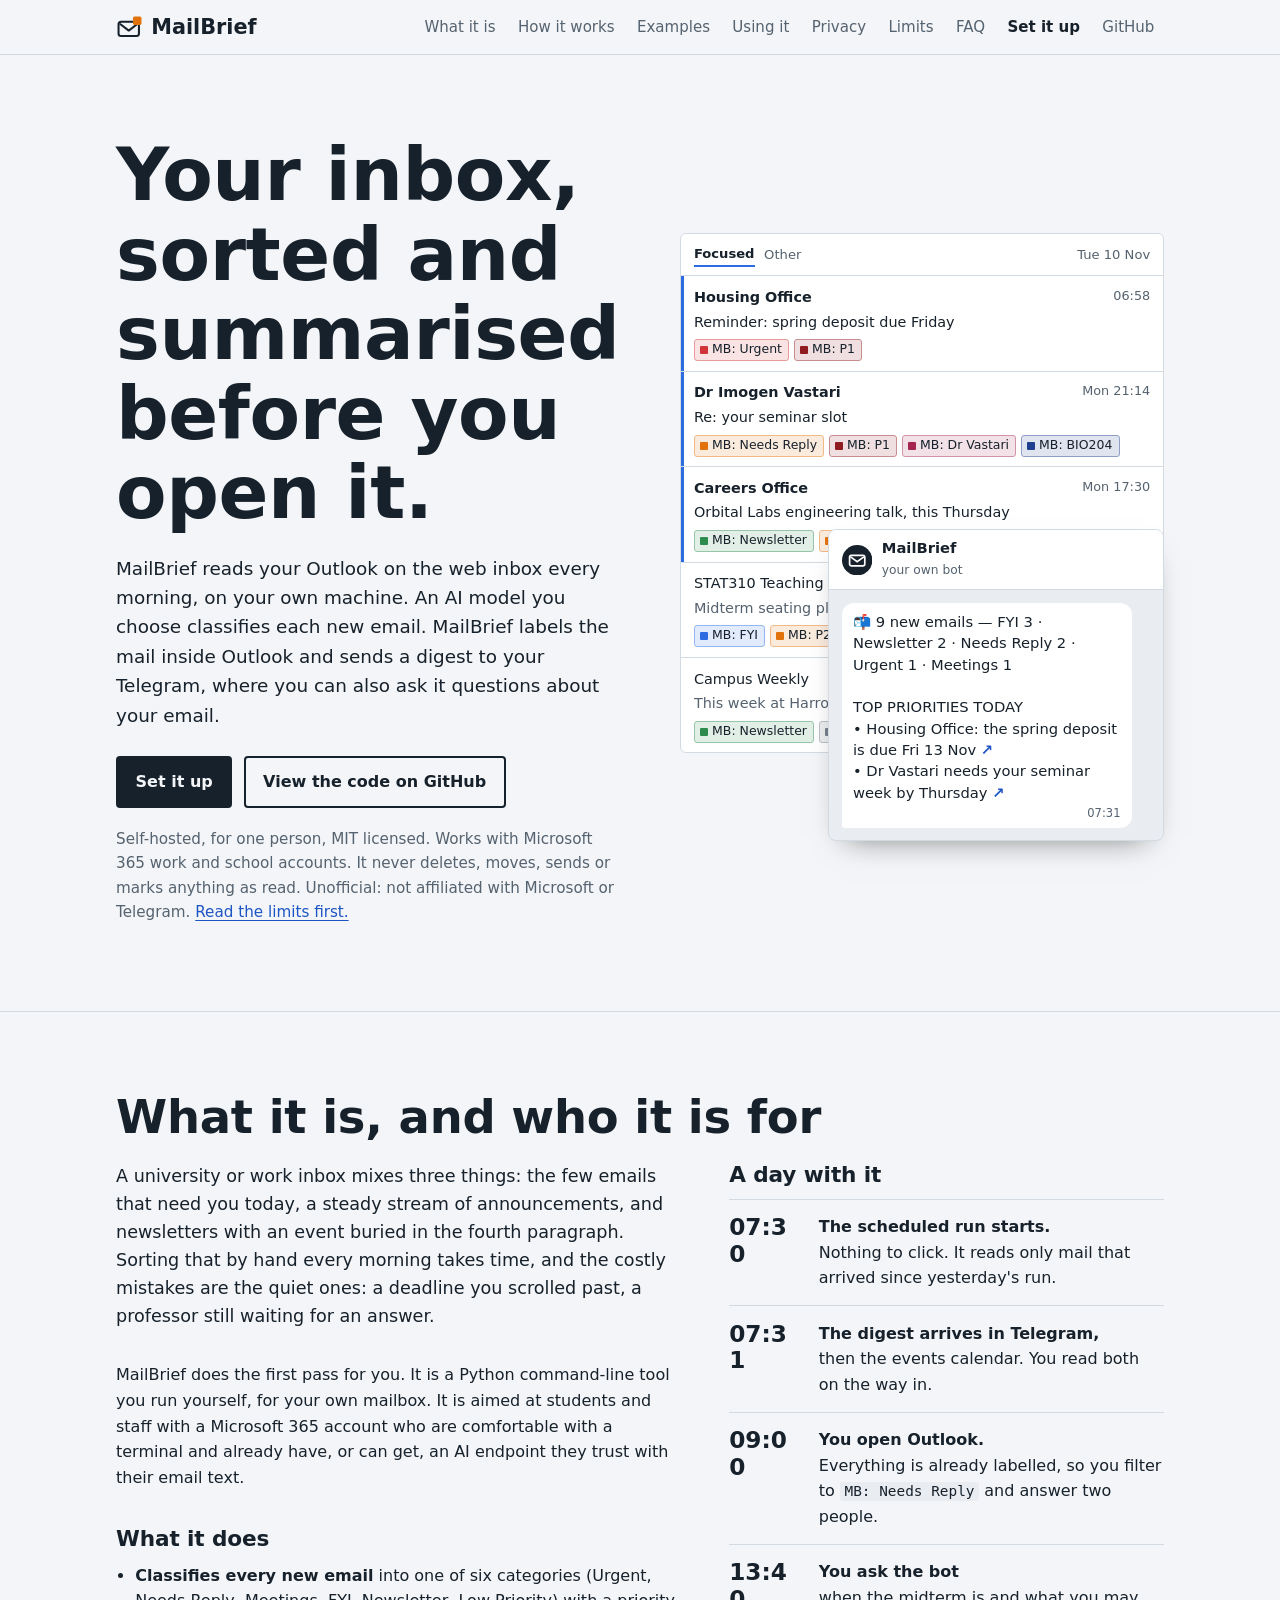
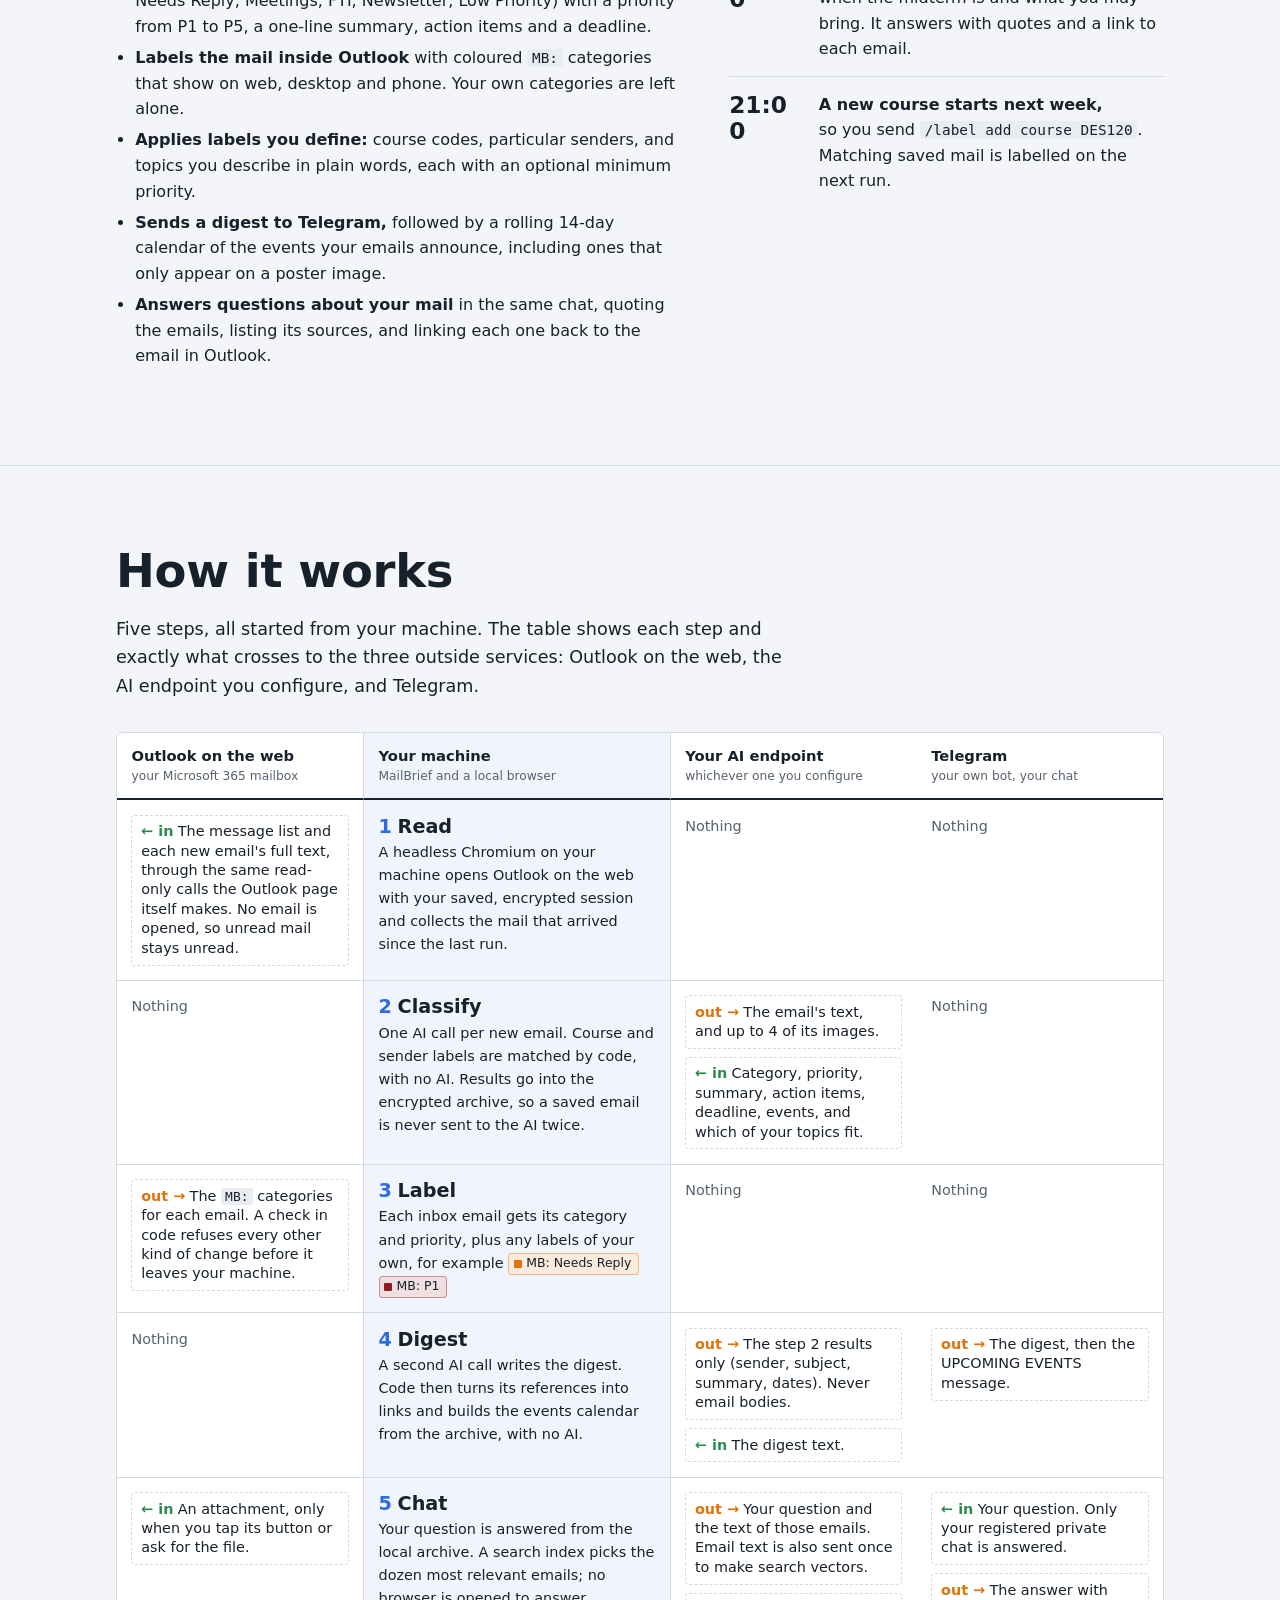
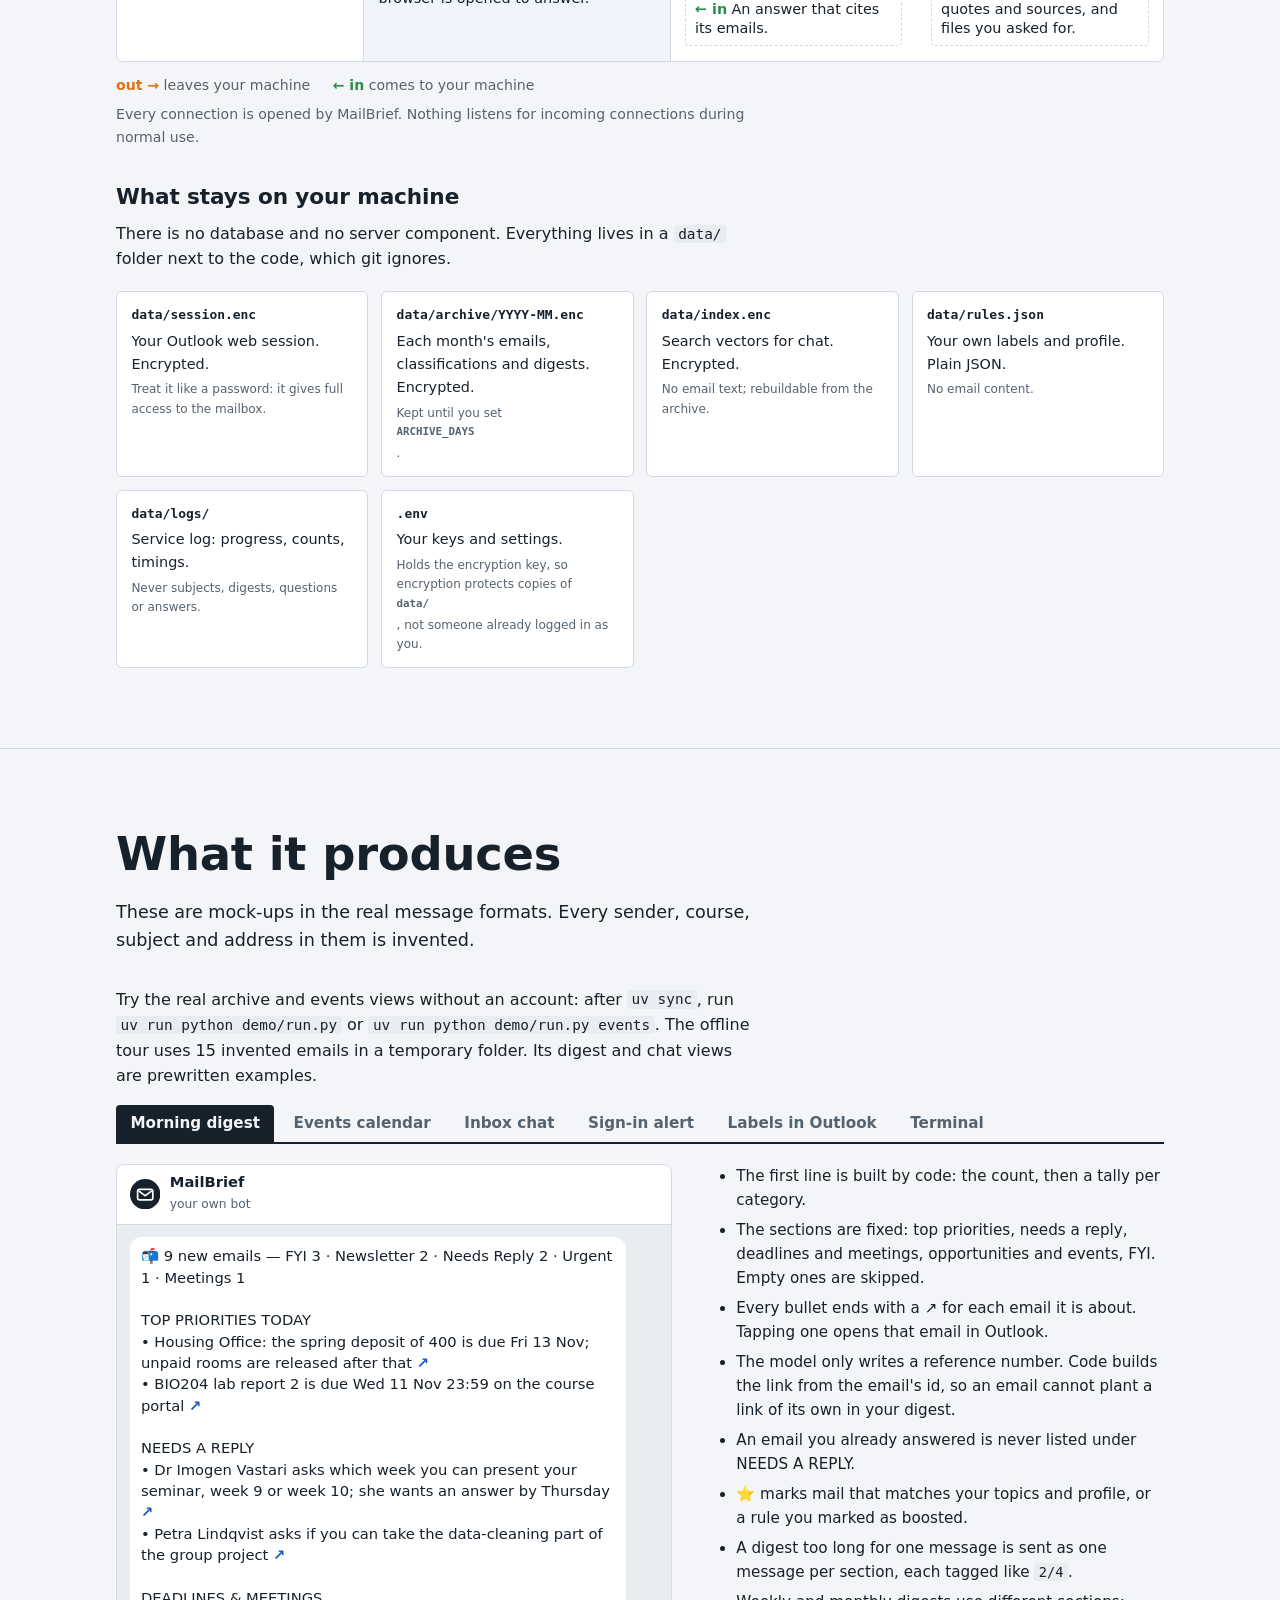
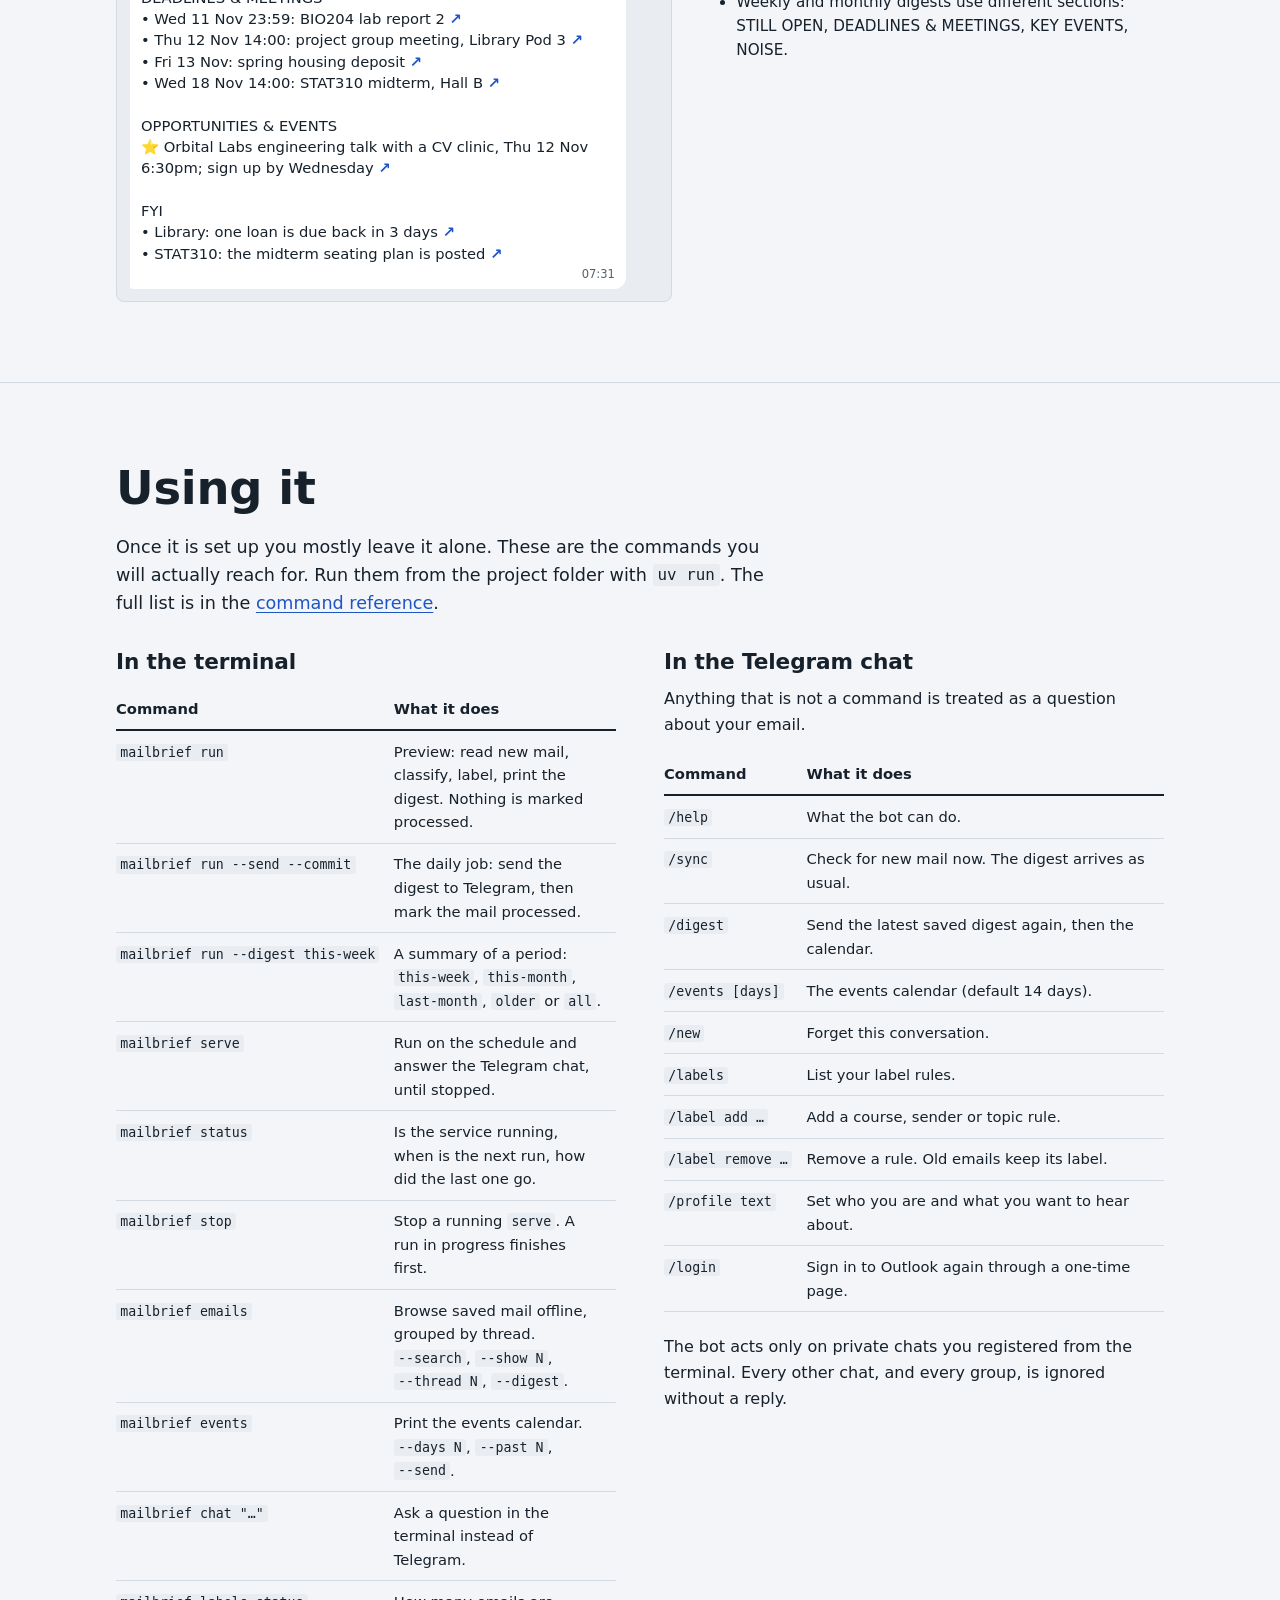
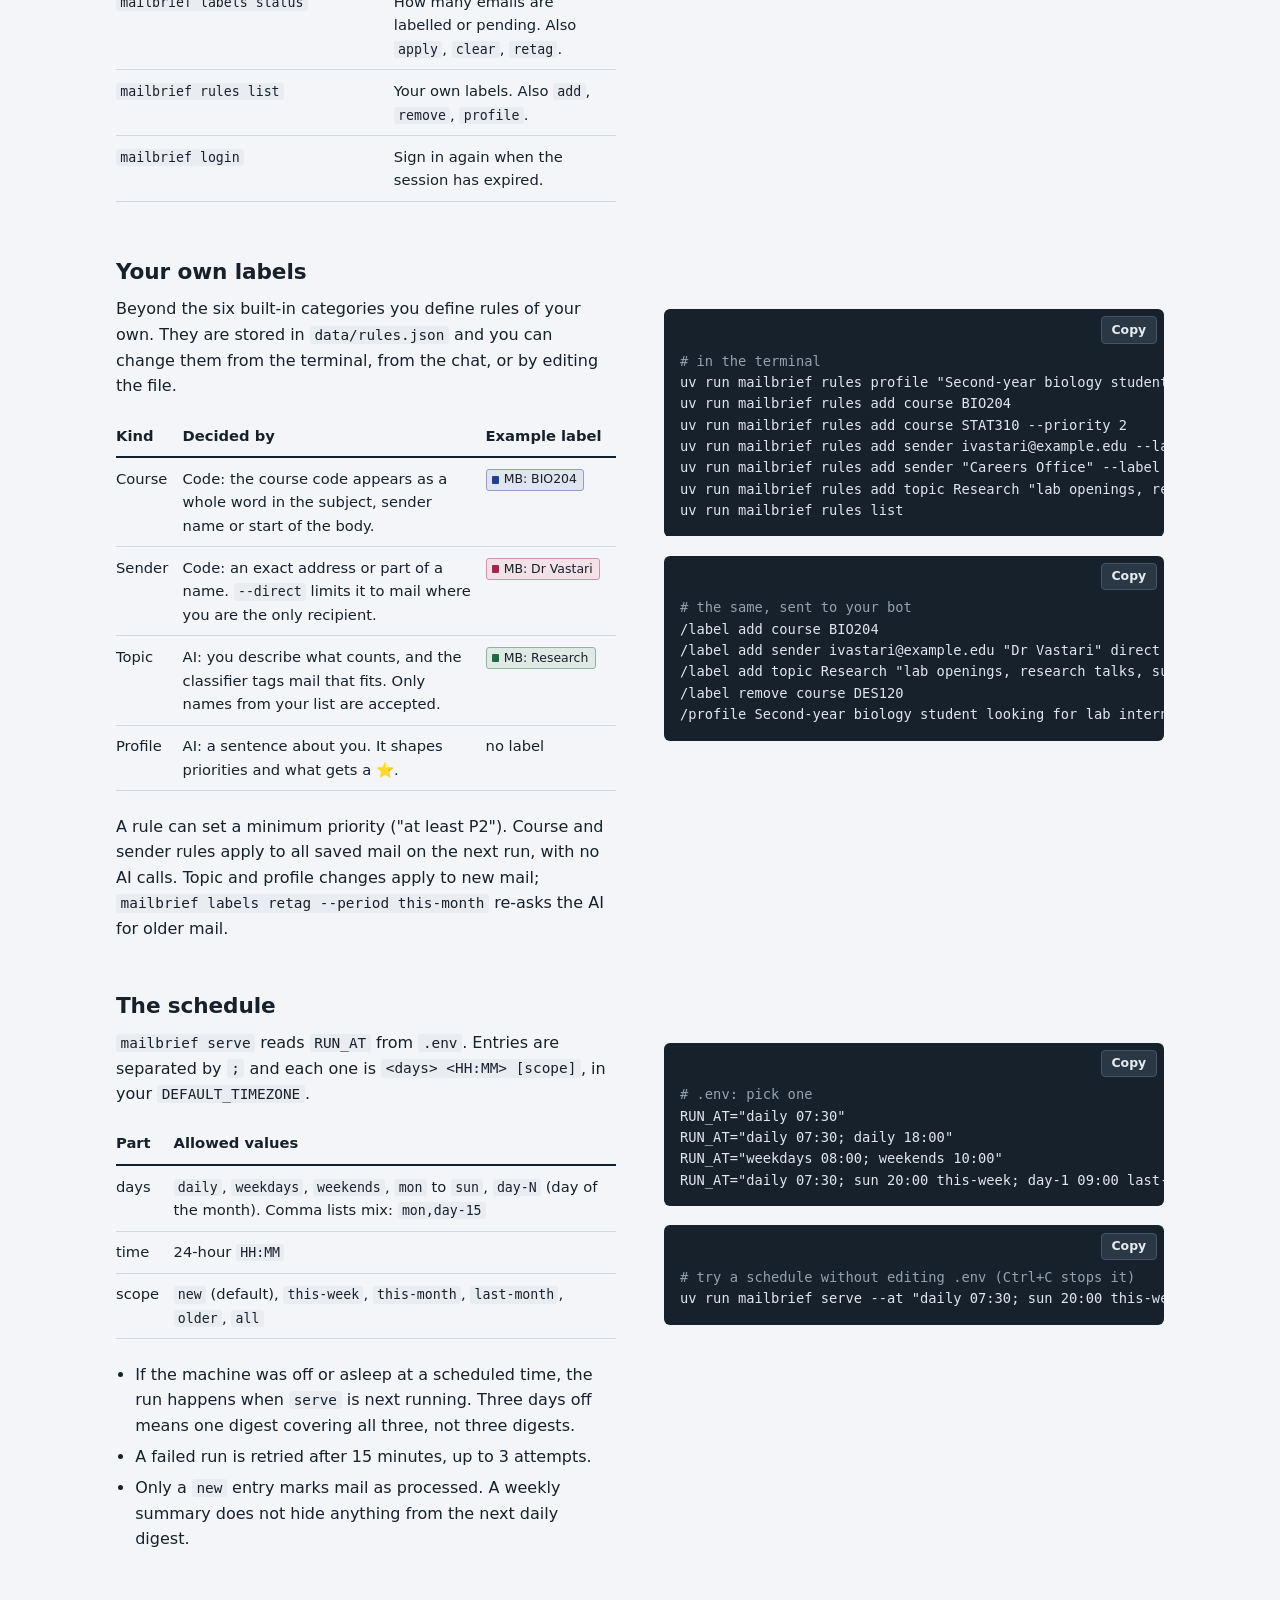
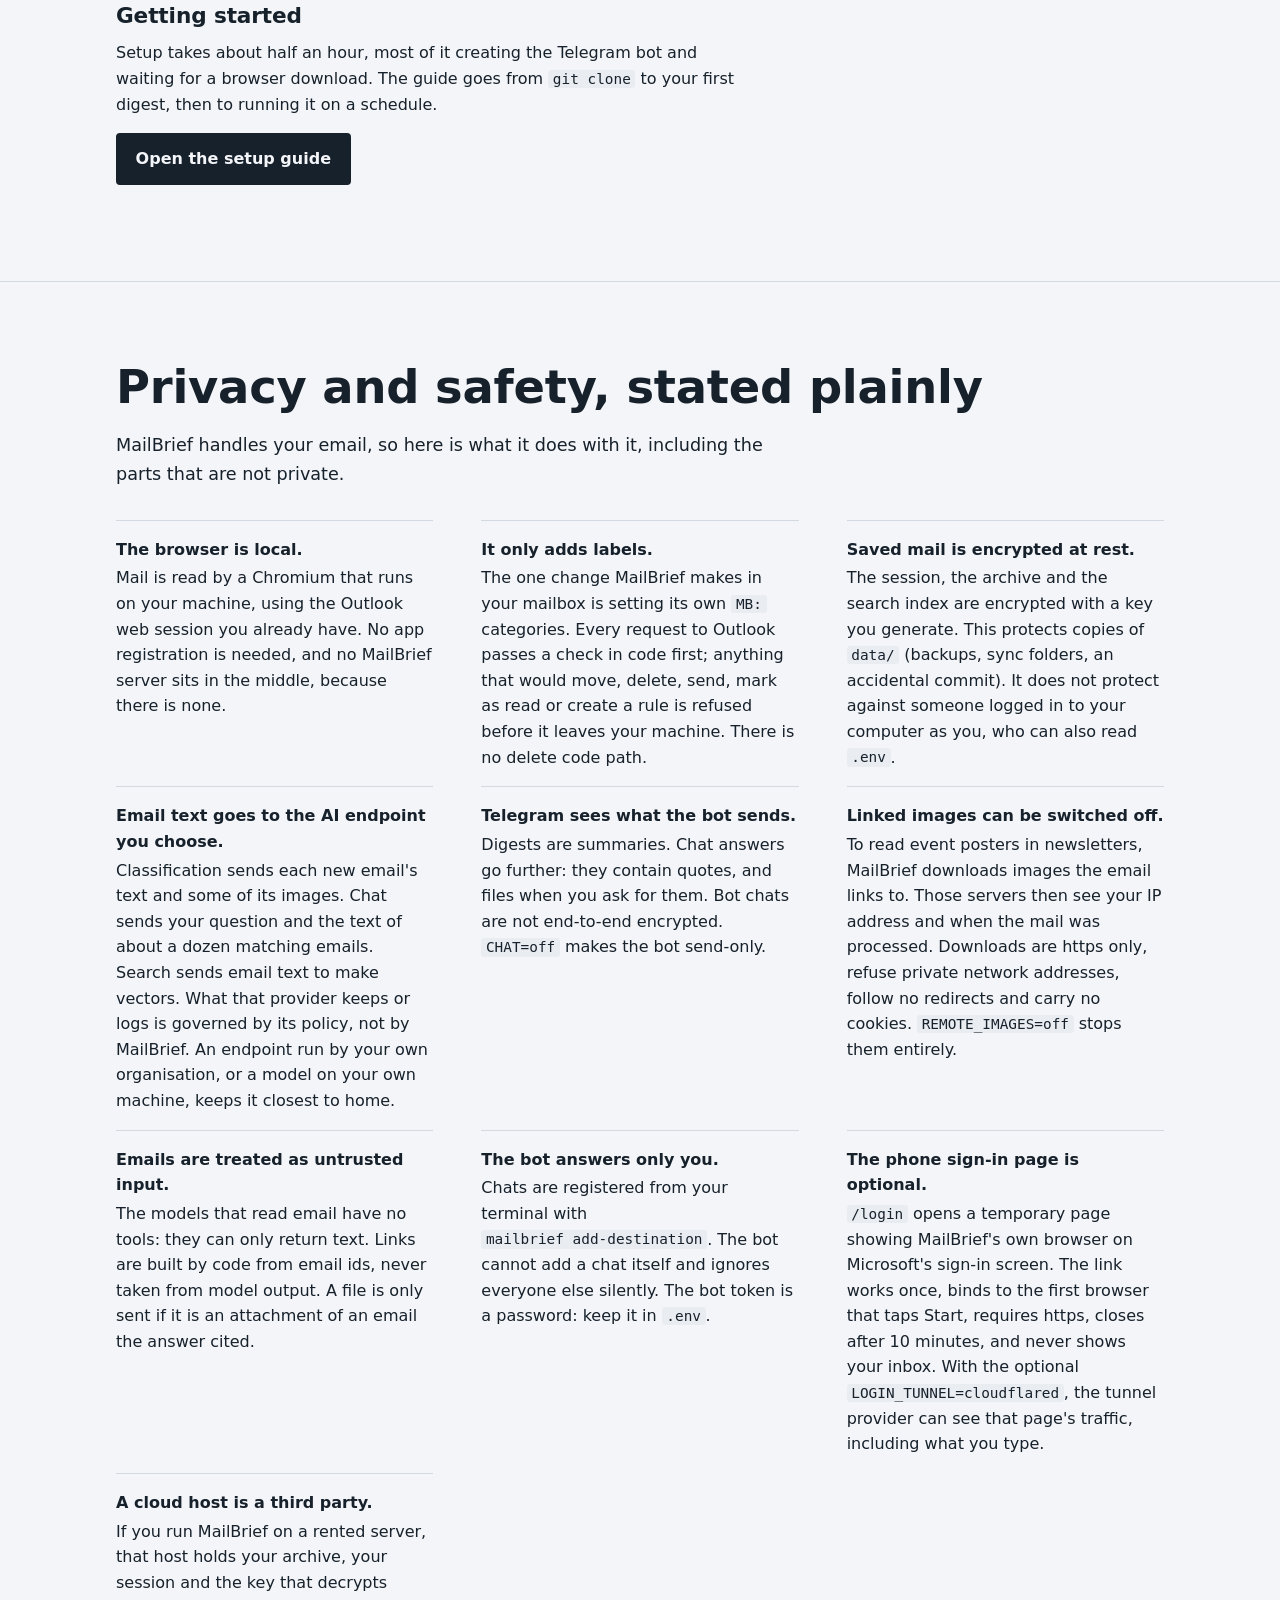
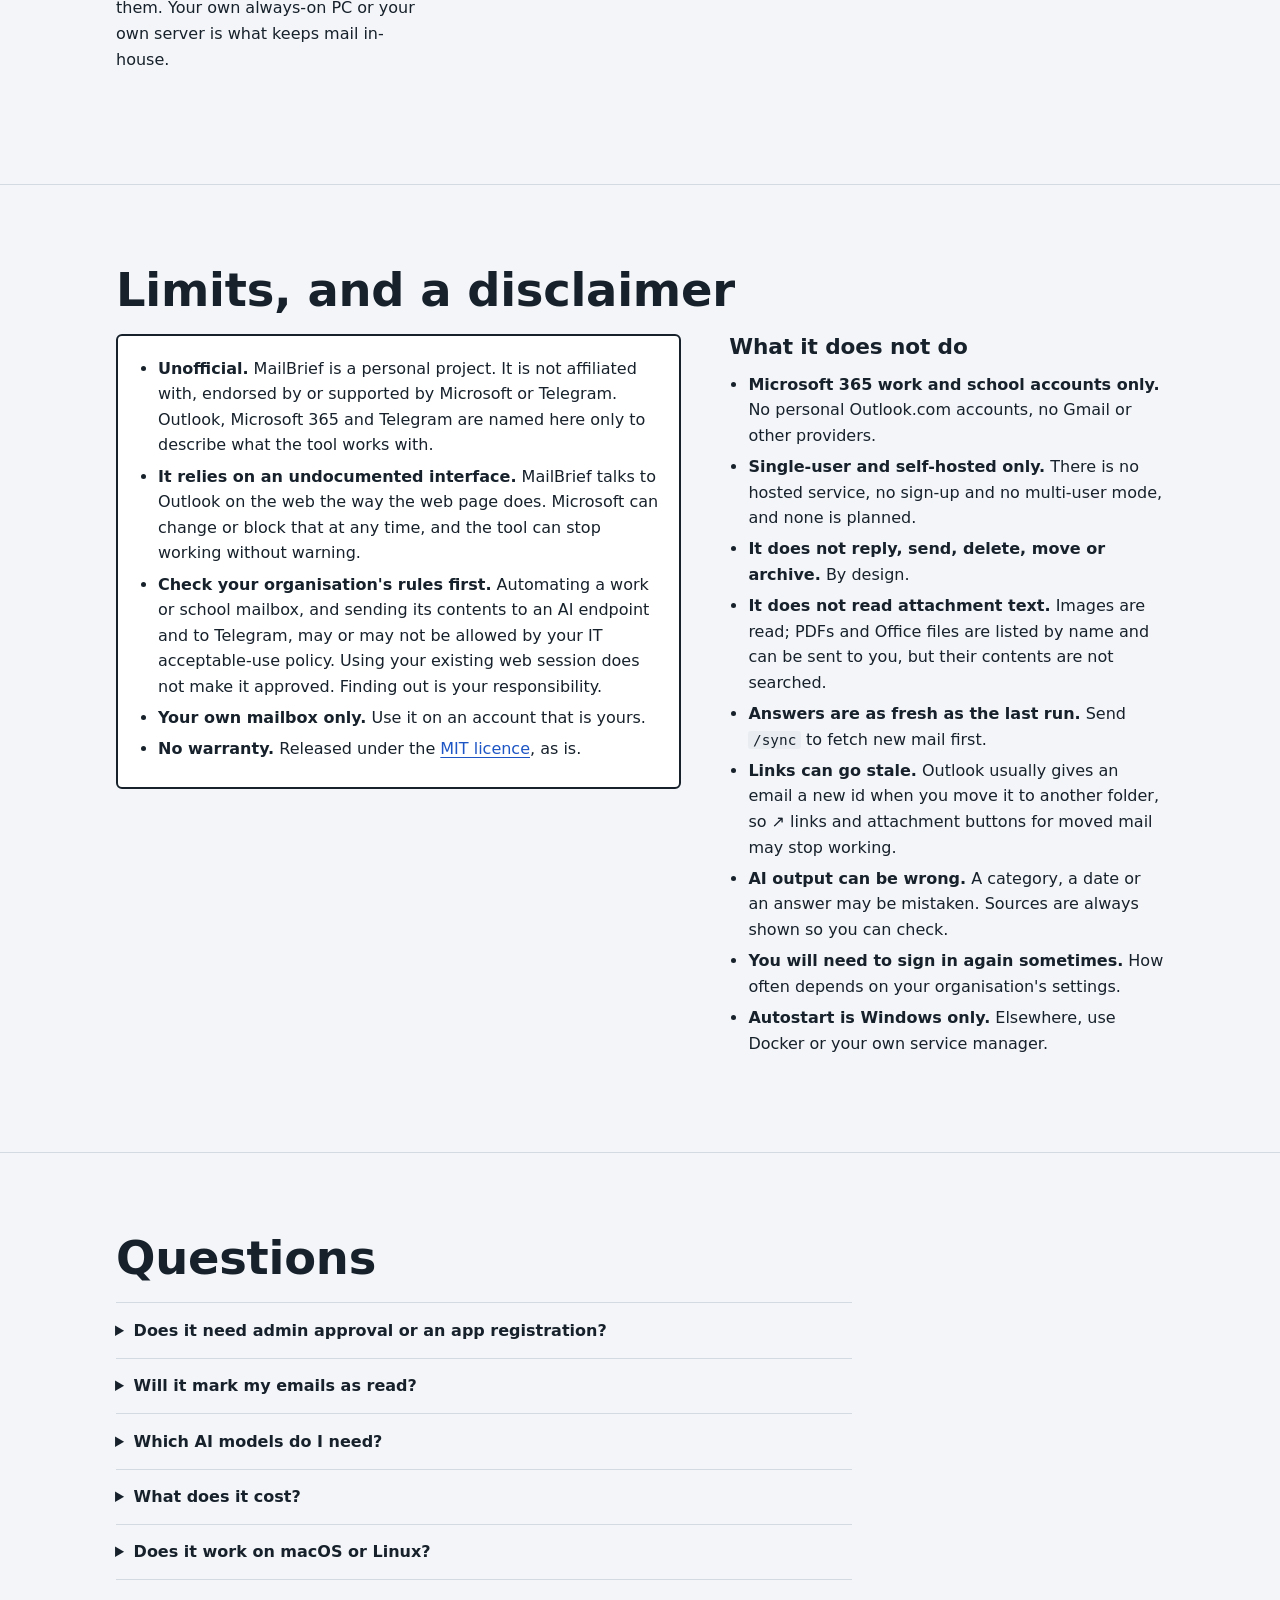
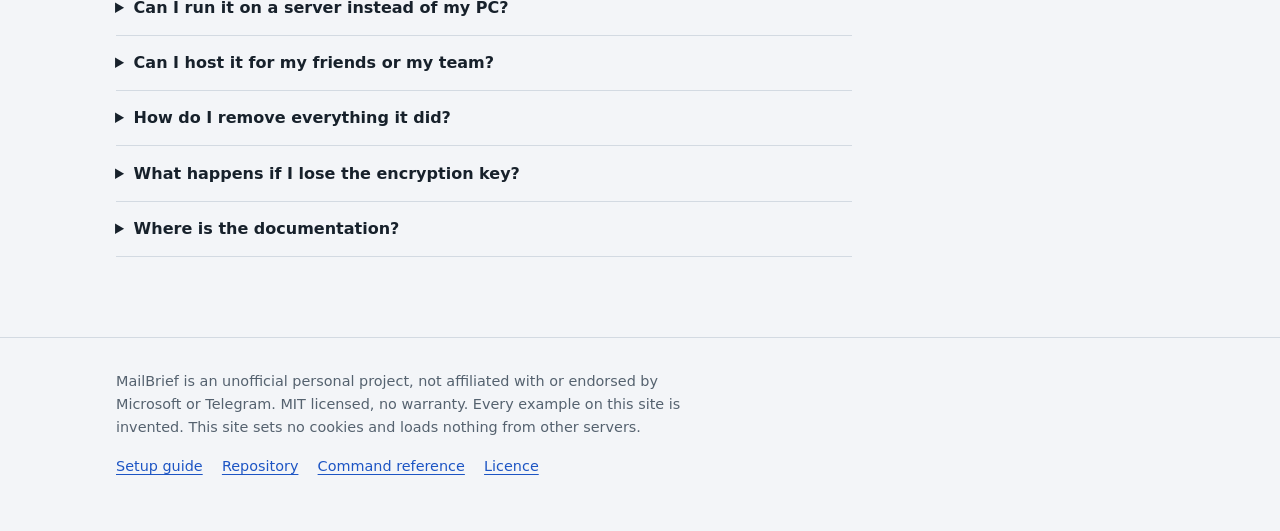
==== website/index.html @ 02c13d44 "Website: finish the static MailBrief showcase and setup guide" ====
<!doctype html>
<html lang="en">
<head>
<meta charset="utf-8">
<meta name="viewport" content="width=device-width, initial-scale=1">
<title>MailBrief: a morning brief of your Outlook inbox, in Telegram</title>
<meta name="description" content="MailBrief is a self-hosted, single-user Python tool. Each morning it reads your Outlook on the web inbox on your own machine, has the AI endpoint you choose classify and summarise new mail, labels it in Outlook, and sends a digest to your Telegram.">
<meta property="og:type" content="website">
<meta property="og:site_name" content="MailBrief">
<meta property="og:title" content="MailBrief: a morning brief of your Outlook inbox, in Telegram">
<meta property="og:description" content="Self-hosted and single-user. Reads your Outlook on the web inbox on your own machine, labels it, sends a digest and an events calendar to Telegram, and answers questions about your mail.">
<meta property="og:url" content="https://kidcodert.github.io/mail-manager/">
<meta name="twitter:card" content="summary">
<meta name="color-scheme" content="light dark">
<link rel="icon" href="data:image/svg+xml,%3Csvg xmlns='http://www.w3.org/2000/svg' viewBox='0 0 32 32'%3E%3Crect width='32' height='32' rx='6' fill='%2317212b'/%3E%3Crect x='5' y='10' width='22' height='15' rx='2' fill='none' stroke='%23fff' stroke-width='2.2'/%3E%3Cpath d='M6 12l10 7 10-7' fill='none' stroke='%23fff' stroke-width='2.2'/%3E%3Crect x='20' y='4' width='9' height='9' rx='2' fill='%23e2730c'/%3E%3C/svg%3E">
<link rel="stylesheet" href="style.css">
</head>
<body>
<a class="skip" href="#main">Skip to content</a>

<header class="top">
  <div class="wrap">
    <a class="brand" href="index.html" aria-label="MailBrief home">
      <svg viewBox="0 0 32 32" aria-hidden="true"><rect x="3" y="9" width="24" height="17" rx="3" fill="none" stroke="currentColor" stroke-width="2.4"/><path d="M4.5 11.5 15 19.5l10.5-8" fill="none" stroke="currentColor" stroke-width="2.4" stroke-linejoin="round"/><rect x="20" y="3" width="10" height="10" rx="2" fill="#e2730c"/></svg>
      MailBrief
    </a>
    <nav aria-label="Sections">
      <ul>
        <li><a href="#what">What it is</a></li>
        <li><a href="#how">How it works</a></li>
        <li><a href="#examples">Examples</a></li>
        <li><a href="#using">Using it</a></li>
        <li><a href="#privacy">Privacy</a></li>
        <li><a href="#limits">Limits</a></li>
        <li><a href="#faq">FAQ</a></li>
        <li><a class="cta" href="setup.html">Set it up</a></li>
        <li><a href="https://github.com/KidCoderT/mail-manager">GitHub</a></li>
      </ul>
    </nav>
  </div>
</header>

<main id="main">

<!-- ════════════════════════════ hero ════════════════════════════ -->
<section class="hero">
  <div class="wrap">
    <div>
      <h1>Your inbox, sorted and summarised before you open it.</h1>
      <p class="lede">MailBrief reads your Outlook on the web inbox every morning, on your own machine. An AI model you choose classifies each new email. MailBrief labels the mail inside Outlook and sends a digest to your Telegram, where you can also ask it questions about your email.</p>
      <div class="actions">
        <a class="btn primary" href="setup.html">Set it up</a>
        <a class="btn" href="https://github.com/KidCoderT/mail-manager">View the code on GitHub</a>
      </div>
      <p class="facts">Self-hosted, for one person, MIT licensed. Works with Microsoft 365 work and school accounts. It never deletes, moves, sends or marks anything as read. Unofficial: not affiliated with Microsoft or Telegram. <a href="#limits">Read the limits first.</a></p>
    </div>

    <div class="scene" role="img" aria-label="Illustration: an inbox with MailBrief labels, and the digest message it sends. All emails are invented.">
      <div class="inbox">
        <div class="inbox-bar"><b>Focused</b><span>Other</span><span>Tue 10 Nov</span></div>
        <ol>
          <li><span class="from">Housing Office</span><span class="when">06:58</span><span class="subj">Reminder: spring deposit due Friday</span>
            <span class="chips" style="--i:0"><span class="chip c-red">MB: Urgent</span><span class="chip c-darkred">MB: P1</span></span></li>
          <li><span class="from">Dr Imogen Vastari</span><span class="when">Mon 21:14</span><span class="subj">Re: your seminar slot</span>
            <span class="chips" style="--i:1"><span class="chip c-orange">MB: Needs Reply</span><span class="chip c-darkred">MB: P1</span><span class="chip c-cranberry">MB: Dr Vastari</span><span class="chip c-darkblue">MB: BIO204</span></span></li>
          <li><span class="from">Careers Office</span><span class="when">Mon 17:30</span><span class="subj">Orbital Labs engineering talk, this Thursday</span>
            <span class="chips" style="--i:2"><span class="chip c-green">MB: Newsletter</span><span class="chip c-orange">MB: P2</span><span class="chip c-cranberry">MB: Careers</span></span></li>
          <li class="read"><span class="from">STAT310 Teaching Team</span><span class="when">Mon 16:02</span><span class="subj">Midterm seating plan posted</span>
            <span class="chips" style="--i:3"><span class="chip c-blue">MB: FYI</span><span class="chip c-orange">MB: P2</span><span class="chip c-darkblue">MB: STAT310</span></span></li>
          <li class="read"><span class="from">Campus Weekly</span><span class="when">Mon 12:00</span><span class="subj">This week at Harrowmere</span>
            <span class="chips" style="--i:4"><span class="chip c-green">MB: Newsletter</span><span class="chip c-grey">MB: P5</span></span></li>
        </ol>
      </div>
      <div class="tg">
        <div class="tg-head">
          <svg viewBox="0 0 32 32" aria-hidden="true"><circle cx="16" cy="16" r="16" fill="#17212b"/><rect x="8" y="11" width="16" height="11" rx="2" fill="none" stroke="#fff" stroke-width="1.8"/><path d="M9 12.5l7 5 7-5" fill="none" stroke="#fff" stroke-width="1.8"/></svg>
          <div><b>MailBrief</b><small>your own bot</small></div>
        </div>
        <div class="tg-body">
<div class="msg">📬 9 new emails — FYI 3 · Newsletter 2 · Needs Reply 2 · Urgent 1 · Meetings 1

TOP PRIORITIES TODAY
• Housing Office: the spring deposit is due Fri 13 Nov <span class="lnk">↗</span>
• Dr Vastari needs your seminar week by Thursday <span class="lnk">↗</span><time>07:31</time></div>
        </div>
      </div>
    </div>
  </div>
</section>

<!-- ════════════════════════════ what ════════════════════════════ -->
<section id="what">
  <div class="wrap">
    <h2>What it is, and who it is for</h2>
    <div class="cols wide-left">
      <div>
        <p class="intro">A university or work inbox mixes three things: the few emails that need you today, a steady stream of announcements, and newsletters with an event buried in the fourth paragraph. Sorting that by hand every morning takes time, and the costly mistakes are the quiet ones: a deadline you scrolled past, a professor still waiting for an answer.</p>
        <p>MailBrief does the first pass for you. It is a Python command-line tool you run yourself, for your own mailbox. It is aimed at students and staff with a Microsoft 365 account who are comfortable with a terminal and already have, or can get, an AI endpoint they trust with their email text.</p>
        <h3>What it does</h3>
        <ul>
          <li><b>Classifies every new email</b> into one of six categories (Urgent, Needs Reply, Meetings, FYI, Newsletter, Low Priority) with a priority from P1 to P5, a one-line summary, action items and a deadline.</li>
          <li><b>Labels the mail inside Outlook</b> with coloured <code>MB:</code> categories that show on web, desktop and phone. Your own categories are left alone.</li>
          <li><b>Applies labels you define:</b> course codes, particular senders, and topics you describe in plain words, each with an optional minimum priority.</li>
          <li><b>Sends a digest to Telegram,</b> followed by a rolling 14-day calendar of the events your emails announce, including ones that only appear on a poster image.</li>
          <li><b>Answers questions about your mail</b> in the same chat, quoting the emails, listing its sources, and linking each one back to the email in Outlook.</li>
        </ul>
      </div>
      <div>
        <h3>A day with it</h3>
        <ol class="day">
          <li><time datetime="07:30">07:30</time><p><b>The scheduled run starts.</b> Nothing to click. It reads only mail that arrived since yesterday's run.</p></li>
          <li><time datetime="07:31">07:31</time><p><b>The digest arrives in Telegram,</b> then the events calendar. You read both on the way in.</p></li>
          <li><time datetime="09:00">09:00</time><p><b>You open Outlook.</b> Everything is already labelled, so you filter to <code>MB: Needs Reply</code> and answer two people.</p></li>
          <li><time datetime="13:40">13:40</time><p><b>You ask the bot</b> when the midterm is and what you may bring. It answers with quotes and a link to each email.</p></li>
          <li><time datetime="21:00">21:00</time><p><b>A new course starts next week,</b> so you send <code>/label add course DES120</code>. Matching saved mail is labelled on the next run.</p></li>
        </ol>
      </div>
    </div>
  </div>
</section>

<!-- ════════════════════════════ how ════════════════════════════ -->
<section id="how">
  <div class="wrap">
    <h2>How it works</h2>
    <p class="intro">Five steps, all started from your machine. The table shows each step and exactly what crosses to the three outside services: Outlook on the web, the AI endpoint you configure, and Telegram.</p>

    <figure>
      <div class="lanes">
        <div class="lane-head" aria-hidden="true">
          <div>Outlook on the web<small>your Microsoft 365 mailbox</small></div>
          <div>Your machine<small>MailBrief and a local browser</small></div>
          <div>Your AI endpoint<small>whichever one you configure</small></div>
          <div>Telegram<small>your own bot, your chat</small></div>
        </div>
        <ol>
          <li>
            <div data-lane="Outlook on the web"><span class="flow from"><i>&larr; in</i>The message list and each new email's full text, through the same read-only calls the Outlook page itself makes. No email is opened, so unread mail stays unread.</span></div>
            <div class="step"><b><span>1</span>Read</b>A headless Chromium on your machine opens Outlook on the web with your saved, encrypted session and collects the mail that arrived since the last run.</div>
            <div class="empty" data-lane="Your AI endpoint"><span class="none">Nothing</span></div>
            <div class="empty" data-lane="Telegram"><span class="none">Nothing</span></div>
          </li>
          <li>
            <div class="empty" data-lane="Outlook on the web"><span class="none">Nothing</span></div>
            <div class="step"><b><span>2</span>Classify</b>One AI call per new email. Course and sender labels are matched by code, with no AI. Results go into the encrypted archive, so a saved email is never sent to the AI twice.</div>
            <div data-lane="Your AI endpoint"><span class="flow to"><i>out &rarr;</i>The email's text, and up to 4 of its images.</span><span class="flow from"><i>&larr; in</i>Category, priority, summary, action items, deadline, events, and which of your topics fit.</span></div>
            <div class="empty" data-lane="Telegram"><span class="none">Nothing</span></div>
          </li>
          <li>
            <div data-lane="Outlook on the web"><span class="flow to"><i>out &rarr;</i>The <code>MB:</code> categories for each email. A check in code refuses every other kind of change before it leaves your machine.</span></div>
            <div class="step"><b><span>3</span>Label</b>Each inbox email gets its category and priority, plus any labels of your own, for example <span class="chip c-orange">MB: Needs Reply</span> <span class="chip c-darkred">MB: P1</span></div>
            <div class="empty" data-lane="Your AI endpoint"><span class="none">Nothing</span></div>
            <div class="empty" data-lane="Telegram"><span class="none">Nothing</span></div>
          </li>
          <li>
            <div class="empty" data-lane="Outlook on the web"><span class="none">Nothing</span></div>
            <div class="step"><b><span>4</span>Digest</b>A second AI call writes the digest. Code then turns its references into links and builds the events calendar from the archive, with no AI.</div>
            <div data-lane="Your AI endpoint"><span class="flow to"><i>out &rarr;</i>The step 2 results only (sender, subject, summary, dates). Never email bodies.</span><span class="flow from"><i>&larr; in</i>The digest text.</span></div>
            <div data-lane="Telegram"><span class="flow to"><i>out &rarr;</i>The digest, then the UPCOMING EVENTS message.</span></div>
          </li>
          <li>
            <div data-lane="Outlook on the web"><span class="flow from"><i>&larr; in</i>An attachment, only when you tap its button or ask for the file.</span></div>
            <div class="step"><b><span>5</span>Chat</b>Your question is answered from the local archive. A search index picks the dozen most relevant emails; no browser is opened to answer.</div>
            <div data-lane="Your AI endpoint"><span class="flow to"><i>out &rarr;</i>Your question and the text of those emails. Email text is also sent once to make search vectors.</span><span class="flow from"><i>&larr; in</i>An answer that cites its emails.</span></div>
            <div data-lane="Telegram"><span class="flow from"><i>&larr; in</i>Your question. Only your registered private chat is answered.</span><span class="flow to"><i>out &rarr;</i>The answer with quotes and sources, and files you asked for.</span></div>
          </li>
        </ol>
      </div>
      <figcaption class="legend"><span><b class="to">out &rarr;</b> leaves your machine</span><span><b class="from">&larr; in</b> comes to your machine</span><span>Every connection is opened by MailBrief. Nothing listens for incoming connections during normal use.</span></figcaption>
    </figure>

    <h3>What stays on your machine</h3>
    <p>There is no database and no server component. Everything lives in a <code>data/</code> folder next to the code, which git ignores.</p>
    <div class="store">
      <div><code>data/session.enc</code>Your Outlook web session. Encrypted. <small>Treat it like a password: it gives full access to the mailbox.</small></div>
      <div><code>data/archive/YYYY-MM.enc</code>Each month's emails, classifications and digests. Encrypted. <small>Kept until you set <code>ARCHIVE_DAYS</code>.</small></div>
      <div><code>data/index.enc</code>Search vectors for chat. Encrypted. <small>No email text; rebuildable from the archive.</small></div>
      <div><code>data/rules.json</code>Your own labels and profile. Plain JSON. <small>No email content.</small></div>
      <div><code>data/logs/</code>Service log: progress, counts, timings. <small>Never subjects, digests, questions or answers.</small></div>
      <div><code>.env</code>Your keys and settings. <small>Holds the encryption key, so encryption protects copies of <code>data/</code>, not someone already logged in as you.</small></div>
    </div>
  </div>
</section>

<!-- ════════════════════════════ examples ════════════════════════════ -->
<section id="examples">
  <div class="wrap">
    <h2>What it produces</h2>
    <p class="intro">These are mock-ups in the real message formats. Every sender, course, subject and address in them is invented.</p>
    <p>Try the real archive and events views without an account: after <code>uv sync</code>, run <code>uv run python demo/run.py</code> or <code>uv run python demo/run.py events</code>. The offline tour uses 15 invented emails in a temporary folder. Its digest and chat views are prewritten examples.</p>

    <div role="tablist" aria-label="Examples of MailBrief output">
      <button type="button" role="tab" id="tab-digest" aria-controls="panel-digest">Morning digest</button>
      <button type="button" role="tab" id="tab-events" aria-controls="panel-events">Events calendar</button>
      <button type="button" role="tab" id="tab-chat" aria-controls="panel-chat">Inbox chat</button>
      <button type="button" role="tab" id="tab-alert" aria-controls="panel-alert">Sign-in alert</button>
      <button type="button" role="tab" id="tab-outlook" aria-controls="panel-outlook">Labels in Outlook</button>
      <button type="button" role="tab" id="tab-term" aria-controls="panel-term">Terminal</button>
    </div>

    <!-- digest -->
    <div role="tabpanel" id="panel-digest" aria-labelledby="tab-digest" tabindex="0">
      <h3>Morning digest</h3>
      <div class="panel-grid">
        <div class="tg">
          <div class="tg-head"><svg viewBox="0 0 32 32" aria-hidden="true"><circle cx="16" cy="16" r="16" fill="#17212b"/><rect x="8" y="11" width="16" height="11" rx="2" fill="none" stroke="#fff" stroke-width="1.8"/><path d="M9 12.5l7 5 7-5" fill="none" stroke="#fff" stroke-width="1.8"/></svg><div><b>MailBrief</b><small>your own bot</small></div></div>
          <div class="tg-body">
<div class="msg">📬 9 new emails — FYI 3 · Newsletter 2 · Needs Reply 2 · Urgent 1 · Meetings 1

TOP PRIORITIES TODAY
• Housing Office: the spring deposit of 400 is due Fri 13 Nov; unpaid rooms are released after that <span class="lnk">↗</span>
• BIO204 lab report 2 is due Wed 11 Nov 23:59 on the course portal <span class="lnk">↗</span>

NEEDS A REPLY
• Dr Imogen Vastari asks which week you can present your seminar, week 9 or week 10; she wants an answer by Thursday <span class="lnk">↗</span>
• Petra Lindqvist asks if you can take the data-cleaning part of the group project <span class="lnk">↗</span>

DEADLINES &amp; MEETINGS
• Wed 11 Nov 23:59: BIO204 lab report 2 <span class="lnk">↗</span>
• Thu 12 Nov 14:00: project group meeting, Library Pod 3 <span class="lnk">↗</span>
• Fri 13 Nov: spring housing deposit <span class="lnk">↗</span>
• Wed 18 Nov 14:00: STAT310 midterm, Hall B <span class="lnk">↗</span>

OPPORTUNITIES &amp; EVENTS
⭐ Orbital Labs engineering talk with a CV clinic, Thu 12 Nov 6:30pm; sign up by Wednesday <span class="lnk">↗</span>

FYI
• Library: one loan is due back in 3 days <span class="lnk">↗</span>
• STAT310: the midterm seating plan is posted <span class="lnk">↗</span><time>07:31</time></div>
          </div>
        </div>
        <aside>
          <ul>
            <li>The first line is built by code: the count, then a tally per category.</li>
            <li>The sections are fixed: top priorities, needs a reply, deadlines and meetings, opportunities and events, FYI. Empty ones are skipped.</li>
            <li>Every bullet ends with a ↗ for each email it is about. Tapping one opens that email in Outlook.</li>
            <li>The model only writes a reference number. Code builds the link from the email's id, so an email cannot plant a link of its own in your digest.</li>
            <li>An email you already answered is never listed under NEEDS A REPLY.</li>
            <li>⭐ marks mail that matches your topics and profile, or a rule you marked as boosted.</li>
            <li>A digest too long for one message is sent as one message per section, each tagged like <code>2/4</code>.</li>
            <li>Weekly and monthly digests use different sections: STILL OPEN, DEADLINES &amp; MEETINGS, KEY EVENTS, NOISE.</li>
          </ul>
        </aside>
      </div>
    </div>

    <!-- events -->
    <div role="tabpanel" id="panel-events" aria-labelledby="tab-events" tabindex="0">
      <h3>Events calendar</h3>
      <div class="panel-grid">
        <div class="tg">
          <div class="tg-head"><svg viewBox="0 0 32 32" aria-hidden="true"><circle cx="16" cy="16" r="16" fill="#17212b"/><rect x="8" y="11" width="16" height="11" rx="2" fill="none" stroke="#fff" stroke-width="1.8"/><path d="M9 12.5l7 5 7-5" fill="none" stroke="#fff" stroke-width="1.8"/></svg><div><b>MailBrief</b><small>your own bot</small></div></div>
          <div class="tg-body">
<div class="msg">📅 UPCOMING EVENTS · next 14 days (5)

THU 12 NOV
⭐🆕 6:30pm · Orbital Labs engineering talk · Engineering Hall E2 <span class="lnk">↗</span>
   Talk + CV clinic for internship applicants, free dinner
   sign up by Wed 11 Nov · https://careers.example.edu/orbital
🆕 2pm · Project group meeting · Library Pod 3 <span class="lnk">↗</span>

SAT 14 NOV
• 10am · Robotics Society build day · Makerspace <span class="lnk">↗</span>
   Build a line follower in teams, beginners welcome
   sign-up closed

WED 18 NOV
🆕 2pm · STAT310 midterm · Hall B <span class="lnk">↗</span>
   Covers weeks 1 to 6, one sheet of notes allowed

DATE NOT GIVEN
🆕 Open day volunteer call <span class="lnk">↗</span>
   Campus Weekly is looking for student guides<time>07:31</time></div>
          </div>
        </div>
        <aside>
          <ul>
            <li>Sent as a second message after every digest. Built by code from the saved classifications, so nothing in it is rewritten or made up at this stage.</li>
            <li>It covers all saved mail, not only today's: every event in the next <code>EVENTS_DAYS</code> days (default 14; <code>0</code> turns it off).</li>
            <li>🆕 marks events from this digest's emails. ⭐ events come first within their day.</li>
            <li>The same event announced in two emails is shown once.</li>
            <li>Events with no date appear once, on the day their email arrives.</li>
            <li>Events are also read from images: posters pasted into an email, and images a newsletter links to.</li>
            <li>Any time: <code>mailbrief events</code> prints it, <code>/events 30</code> asks the bot for 30 days.</li>
          </ul>
        </aside>
      </div>
    </div>

    <!-- chat -->
    <div role="tabpanel" id="panel-chat" aria-labelledby="tab-chat" tabindex="0">
      <h3>Inbox chat</h3>
      <div class="panel-grid">
        <div class="tg" data-chat-demo>
          <div class="tg-head"><svg viewBox="0 0 32 32" aria-hidden="true"><circle cx="16" cy="16" r="16" fill="#17212b"/><rect x="8" y="11" width="16" height="11" rx="2" fill="none" stroke="#fff" stroke-width="1.8"/><path d="M9 12.5l7 5 7-5" fill="none" stroke="#fff" stroke-width="1.8"/></svg><div><b>MailBrief</b><small>your own bot</small></div></div>
          <div class="tg-body">
<div class="ex" data-exchange="when is the STAT310 midterm?">
<div class="msg out">when is the STAT310 midterm?<time>13:40</time></div>
<div class="msg">• The STAT310 midterm is on "Wednesday 18 November, 2:00pm to 3:30pm" in "Hall B" <span class="lnk">↗</span>
• It covers "weeks 1 to 6" <span class="lnk">↗</span>
• Seats are assigned, and the seating plan is attached to the second email <span class="lnk">↗</span>

<b>Sources</b>
<span class="src">05 Nov · STAT310 Teaching Team · STAT310 midterm logistics</span>
<span class="src">09 Nov · STAT310 Teaching Team · Midterm seating plan posted</span><time>13:40</time></div>
<div class="btns"><span>📎 STAT310_midterm_seating.pdf</span></div>
</div>
<div class="ex" data-exchange="and what can I bring?">
<div class="msg out">and what can I bring?<time>13:41</time></div>
<div class="msg">• You may bring "one A4 sheet of notes, both sides, handwritten or typed" <span class="lnk">↗</span>
• A "non-programmable calculator" is allowed; phones and smartwatches are not <span class="lnk">↗</span>
• Prof Quillfeather confirmed that "formulas copied from the slides are fine" on the sheet <span class="lnk">↗</span>

<b>Sources</b>
<span class="src">05 Nov · STAT310 Teaching Team · STAT310 midterm logistics</span>
<span class="src">06 Nov · Prof Tobias Quillfeather · Re: notes sheet question</span><time>13:41</time></div>
</div>
<div class="ex" data-exchange="did I pay my housing deposit?">
<div class="msg out">did I pay my housing deposit?<time>18:05</time></div>
<div class="msg">• It looks paid. The Housing Office reminded you that the "spring deposit of 400" is due by "Friday 13 November" <span class="lnk">↗</span>
• A receipt from Student Payments the next day confirms "payment received: 400.00, spring housing deposit" <span class="lnk">↗</span>

<b>Sources</b>
<span class="src">10 Nov · Housing Office · Reminder: spring deposit due Friday</span>
<span class="src">11 Nov · Student Payments · Payment receipt HX-20411</span><time>18:05</time></div>
<div class="btns"><span>📎 Receipt_HX-20411.pdf</span></div>
</div>
<div class="ex" data-exchange="what's on the canteen menu today?">
<div class="msg out">what's on the canteen menu today?<time>18:06</time></div>
<div class="msg">Your emails don't say what the canteen is serving today. The closest is a Campus Weekly item about the North Canteen's new opening hours.

<b>Closest matches</b>
<span class="src">09 Nov · Campus Weekly · This week at Harrowmere</span>
<span class="src">02 Nov · Campus Weekly · This week at Harrowmere</span>
<span class="src">28 Oct · Facilities · North Canteen closed for repairs on Friday</span><time>18:06</time></div>
</div>
          </div>
        </div>
        <aside>
          <ul>
            <li>Ask in plain words. Follow-ups work: the last three questions and answers are remembered, in memory only. <code>/new</code> forgets them.</li>
            <li>Answers come only from your saved emails. Every claim carries a ↗ to its email, and exact wording is quoted where it matters.</li>
            <li>Each source line opens that email in Outlook. Each attachment of a source gets a button; tap it and the file is fetched from Outlook and sent to the chat, without being written to disk.</li>
            <li>If you ask for a file ("send me the seating plan"), it is sent after the answer. Code first checks that it really is an attachment of an email the answer cited.</li>
            <li>When the emails do not answer the question, it says so and lists the closest matches instead.</li>
            <li>Typical answers take 3 to 30 seconds. Broad questions over many emails can take a minute or more.</li>
            <li>The same thing works without Telegram: <code>mailbrief chat "when is the STAT310 midterm?"</code></li>
          </ul>
        </aside>
      </div>
    </div>

    <!-- alert -->
    <div role="tabpanel" id="panel-alert" aria-labelledby="tab-alert" tabindex="0">
      <h3>Sign-in alert</h3>
      <div class="panel-grid">
        <div class="tg">
          <div class="tg-head"><svg viewBox="0 0 32 32" aria-hidden="true"><circle cx="16" cy="16" r="16" fill="#17212b"/><rect x="8" y="11" width="16" height="11" rx="2" fill="none" stroke="#fff" stroke-width="1.8"/><path d="M9 12.5l7 5 7-5" fill="none" stroke="#fff" stroke-width="1.8"/></svg><div><b>MailBrief</b><small>your own bot</small></div></div>
          <div class="tg-body">
<div class="msg">⚠️ MailBrief: the Outlook login has expired, so no digest until you send /login here to sign in again.<time>07:30</time></div>
<div class="msg out">/login<time>08:12</time></div>
<div class="msg">🔐 To sign in to Outlook again, open this in any web browser, e.g. on your phone:
<span class="src">Open the sign-in page</span>

Tap Start, then sign in as usual. After Start, the link only works in that browser, and it closes by itself after 10 minutes. Not needed? Just ignore it. Don't forward it.<time>08:12</time></div>
<div class="msg">Logged in ✅ The sign-in page is closed. Digests carry on as scheduled.<time>08:15</time></div>
          </div>
        </div>
        <aside>
          <ul>
            <li>Microsoft ends web sessions from time to time. How often is set by your organisation. MailBrief notices at the next run and tells you, once a day.</li>
            <li>At a PC, the fix is <code>mailbrief login</code>: a browser window opens and you sign in as usual.</li>
            <li><code>/login</code> is for when MailBrief runs somewhere without a screen. It opens a temporary page that shows a live picture of MailBrief's own browser on Microsoft's sign-in screen, so you can sign in from a phone.</li>
            <li>For the link to open on a phone, MailBrief needs an <code>https://</code> address (<code>PUBLIC_URL</code>) or the optional tunnel (<code>LOGIN_TUNNEL=cloudflared</code>). Without either, the link is a <code>localhost</code> one that only opens on the machine itself.</li>
            <li>The safeguards on that page are listed under <a href="#privacy">Privacy</a>.</li>
          </ul>
        </aside>
      </div>
    </div>

    <!-- outlook -->
    <div role="tabpanel" id="panel-outlook" aria-labelledby="tab-outlook" tabindex="0">
      <h3>Labels in Outlook</h3>
      <div class="panel-grid">
        <figure>
          <div class="inbox">
            <div class="inbox-bar"><b>Focused</b><span>Other</span><span>Filter</span></div>
            <ol>
              <li><span class="from">Housing Office</span><span class="when">06:58</span><span class="subj">Reminder: spring deposit due Friday</span>
                <span class="chips"><span class="chip c-red">MB: Urgent</span><span class="chip c-darkred">MB: P1</span></span></li>
              <li><span class="from">Dr Imogen Vastari</span><span class="when">Mon 21:14</span><span class="subj">Re: your seminar slot</span>
                <span class="chips"><span class="chip c-orange">MB: Needs Reply</span><span class="chip c-darkred">MB: P1</span><span class="chip c-cranberry">MB: Dr Vastari</span><span class="chip c-darkblue">MB: BIO204</span></span></li>
              <li><span class="from">Petra Lindqvist</span><span class="when">Mon 19:40</span><span class="subj">Group project: who takes data cleaning?</span>
                <span class="chips"><span class="chip c-orange">MB: Needs Reply</span><span class="chip c-orange">MB: P2</span><span class="chip c-darkblue">MB: STAT310</span></span></li>
              <li><span class="from">Careers Office</span><span class="when">Mon 17:30</span><span class="subj">Orbital Labs engineering talk, this Thursday</span>
                <span class="chips"><span class="chip c-green">MB: Newsletter</span><span class="chip c-orange">MB: P2</span><span class="chip c-cranberry">MB: Careers</span></span></li>
              <li class="read"><span class="from">Petra Lindqvist</span><span class="when">Mon 16:30</span><span class="subj">Project meeting Thursday 2pm, Library Pod 3</span>
                <span class="chips"><span class="chip c-purple">MB: Meetings</span><span class="chip c-yellow">MB: P3</span></span></li>
              <li class="read"><span class="from">Lumen Lab</span><span class="when">Mon 14:11</span><span class="subj">Summer studentships: applications open</span>
                <span class="chips"><span class="chip c-blue">MB: FYI</span><span class="chip c-orange">MB: P2</span><span class="chip c-darkgreen">MB: Research</span></span></li>
              <li class="read"><span class="from">Library Services</span><span class="when">Mon 09:03</span><span class="subj">Your loan is due in 3 days</span>
                <span class="chips"><span class="chip c-blue">MB: FYI</span><span class="chip c-teal">MB: P4</span></span></li>
              <li class="read"><span class="from">Campus Weekly</span><span class="when">Mon 12:00</span><span class="subj">This week at Harrowmere</span>
                <span class="chips"><span class="chip c-green">MB: Newsletter</span><span class="chip c-grey">MB: P5</span></span></li>
            </ol>
          </div>
          <figcaption>A drawing of a message list, not a screenshot. In Outlook the labels appear as ordinary categories.</figcaption>
        </figure>
        <aside>
          <p>Each inbox email gets two labels, a category and a priority, plus any of your own.</p>
          <div class="table"><table>
            <thead><tr><th>Category</th><th>Priority</th></tr></thead>
            <tbody>
              <tr><td><span class="chip c-red">MB: Urgent</span></td><td><span class="chip c-darkred">MB: P1</span></td></tr>
              <tr><td><span class="chip c-orange">MB: Needs Reply</span></td><td><span class="chip c-orange">MB: P2</span></td></tr>
              <tr><td><span class="chip c-purple">MB: Meetings</span></td><td><span class="chip c-yellow">MB: P3</span></td></tr>
              <tr><td><span class="chip c-blue">MB: FYI</span></td><td><span class="chip c-teal">MB: P4</span></td></tr>
              <tr><td><span class="chip c-green">MB: Newsletter</span></td><td><span class="chip c-grey">MB: P5</span></td></tr>
              <tr><td><span class="chip c-grey">MB: Low Priority</span></td><td></td></tr>
            </tbody>
          </table></div>
          <p>Your own: <span class="chip c-darkblue">courses</span> <span class="chip c-cranberry">senders</span> <span class="chip c-darkgreen">topics</span></p>
          <ul>
            <li>Categories live on the server, so they show in Outlook on the web, desktop and phone. Filter with <code>category:"MB: Urgent"</code>.</li>
            <li>MailBrief reads an email's categories first and swaps only the <code>MB:</code> ones.</li>
            <li>Read state, folder and flags stay as they were. Senders are not notified.</li>
            <li>To undo everything: <code>mailbrief labels clear --all --colours</code>.</li>
          </ul>
        </aside>
      </div>
    </div>

    <!-- terminal -->
    <div role="tabpanel" id="panel-term" aria-labelledby="tab-term" tabindex="0">
      <h3>Terminal</h3>
      <div class="panel-grid">
        <figure>
          <div class="term">
            <div class="term-bar">mail-manager</div>
<pre><span class="p">$</span> uv run mailbrief run
<span class="d">[00:00]</span> Loading saved emails…
<span class="d">[00:03]</span> Opening Outlook…
<span class="d">[00:03]</span> Signed in
<span class="d">[00:06]</span> Loading the inbox list…
<span class="d">[00:14]</span> Loading Focused tab 164/164
<span class="d">[00:16]</span> Loading Other tab 48/48
<span class="d">[00:21]</span> Fetching full text 11/11
<span class="d">[00:22]</span> Fetching images 2/2
<span class="d">[00:23]</span> Classifying 9 emails with the AI…
<span class="d">[00:31]</span> Classifying 9/9
<span class="d">[00:31]</span> Saving to the archive…
<span class="d">[00:32]</span> Labelling 9 emails in Outlook…
<span class="d">[00:39]</span> Labelling in Outlook 9/9
<span class="d">[01:04]</span> <span class="p">✓</span> Writing the new digest of 9 emails (25s)
9 inbox emails (since 2026-11-09 07:30), 9 need the AI, 0 already saved; inbox: 212 of 212 conversations; 2 of your replies / other-folder messages.
  [Urgent/p1] 10 Nov 06:58  Housing Office — Reminder: spring deposit due Friday
  [Needs Reply/p1] 09 Nov 21:14  Dr Imogen Vastari — Re: your seminar slot
  [Needs Reply/p2] 09 Nov 19:40  Petra Lindqvist — Group project: who takes data cleaning?
  [Newsletter/p2] 09 Nov 17:30  Careers Office — Orbital Labs engineering talk, this Thursday
  [Meetings/p3] 09 Nov 16:30  Petra Lindqvist — Project meeting Thursday 2pm, Library Pod 3
  <span class="d">… 4 more</span>

📬 9 new emails — FYI 3 · Newsletter 2 · Needs Reply 2 · Urgent 1 · Meetings 1

TOP PRIORITIES TODAY
• Housing Office: the spring deposit of 400 is due Fri 13 Nov; unpaid rooms are released after that
<span class="d">… the rest of the digest, then the events calendar</span>

timing: read 19s, classify 8s (9 emails, 2 with images), digest 25s
Saved (encrypted): 2026-11.enc in data\archive  (view with `mailbrief emails`)</pre>
          </div>
          <figcaption>Shortened. A plain <code>run</code> prints the digest and marks nothing as processed, so it is safe to repeat.</figcaption>
        </figure>
        <aside>
          <ul>
            <li>Each phase reports progress with the time since the start, so a slow step is visible instead of looking stuck.</li>
            <li>Add <code>--send</code> to deliver the digest to Telegram and <code>--commit</code> to mark these emails as processed. Together they are the daily job.</li>
            <li><code>--commit</code> refuses to advance if the digest reached no destination, so a failed delivery never loses a morning's mail.</li>
            <li>Scheduled runs use <code>--quiet</code>, which leaves subjects and digest text out of the log.</li>
          </ul>
        </aside>
      </div>
    </div>
  </div>
</section>

<!-- ════════════════════════════ using ════════════════════════════ -->
<section id="using">
  <div class="wrap">
    <h2>Using it</h2>
    <p class="intro">Once it is set up you mostly leave it alone. These are the commands you will actually reach for. Run them from the project folder with <code>uv run</code>. The full list is in the <a href="https://github.com/KidCoderT/mail-manager/blob/main/commands.md">command reference</a>.</p>

    <div class="cols">
      <div>
        <h3>In the terminal</h3>
        <div class="table"><table>
          <thead><tr><th>Command</th><th>What it does</th></tr></thead>
          <tbody>
            <tr><td><code>mailbrief run</code></td><td>Preview: read new mail, classify, label, print the digest. Nothing is marked processed.</td></tr>
            <tr><td><code>mailbrief run --send --commit</code></td><td>The daily job: send the digest to Telegram, then mark the mail processed.</td></tr>
            <tr><td><code>mailbrief run --digest this-week</code></td><td>A summary of a period: <code>this-week</code>, <code>this-month</code>, <code>last-month</code>, <code>older</code> or <code>all</code>.</td></tr>
            <tr><td><code>mailbrief serve</code></td><td>Run on the schedule and answer the Telegram chat, until stopped.</td></tr>
            <tr><td><code>mailbrief status</code></td><td>Is the service running, when is the next run, how did the last one go.</td></tr>
            <tr><td><code>mailbrief stop</code></td><td>Stop a running <code>serve</code>. A run in progress finishes first.</td></tr>
            <tr><td><code>mailbrief emails</code></td><td>Browse saved mail offline, grouped by thread. <code>--search</code>, <code>--show N</code>, <code>--thread N</code>, <code>--digest</code>.</td></tr>
            <tr><td><code>mailbrief events</code></td><td>Print the events calendar. <code>--days N</code>, <code>--past N</code>, <code>--send</code>.</td></tr>
            <tr><td><code>mailbrief chat "…"</code></td><td>Ask a question in the terminal instead of Telegram.</td></tr>
            <tr><td><code>mailbrief labels status</code></td><td>How many emails are labelled or pending. Also <code>apply</code>, <code>clear</code>, <code>retag</code>.</td></tr>
            <tr><td><code>mailbrief rules list</code></td><td>Your own labels. Also <code>add</code>, <code>remove</code>, <code>profile</code>.</td></tr>
            <tr><td><code>mailbrief login</code></td><td>Sign in again when the session has expired.</td></tr>
          </tbody>
        </table></div>
      </div>
      <div>
        <h3>In the Telegram chat</h3>
        <p>Anything that is not a command is treated as a question about your email.</p>
        <div class="table"><table>
          <thead><tr><th>Command</th><th>What it does</th></tr></thead>
          <tbody>
            <tr><td><code>/help</code></td><td>What the bot can do.</td></tr>
            <tr><td><code>/sync</code></td><td>Check for new mail now. The digest arrives as usual.</td></tr>
            <tr><td><code>/digest</code></td><td>Send the latest saved digest again, then the calendar.</td></tr>
            <tr><td><code>/events [days]</code></td><td>The events calendar (default 14 days).</td></tr>
            <tr><td><code>/new</code></td><td>Forget this conversation.</td></tr>
            <tr><td><code>/labels</code></td><td>List your label rules.</td></tr>
            <tr><td><code>/label add …</code></td><td>Add a course, sender or topic rule.</td></tr>
            <tr><td><code>/label remove …</code></td><td>Remove a rule. Old emails keep its label.</td></tr>
            <tr><td><code>/profile text</code></td><td>Set who you are and what you want to hear about.</td></tr>
            <tr><td><code>/login</code></td><td>Sign in to Outlook again through a one-time page.</td></tr>
          </tbody>
        </table></div>
        <p>The bot acts only on private chats you registered from the terminal. Every other chat, and every group, is ignored without a reply.</p>
      </div>
    </div>

    <h3 id="labels">Your own labels</h3>
    <div class="cols">
      <div>
        <p>Beyond the six built-in categories you define rules of your own. They are stored in <code>data/rules.json</code> and you can change them from the terminal, from the chat, or by editing the file.</p>
        <div class="table"><table>
          <thead><tr><th>Kind</th><th>Decided by</th><th>Example label</th></tr></thead>
          <tbody>
            <tr><td>Course</td><td>Code: the course code appears as a whole word in the subject, sender name or start of the body.</td><td><span class="chip c-darkblue">MB: BIO204</span></td></tr>
            <tr><td>Sender</td><td>Code: an exact address or part of a name. <code>--direct</code> limits it to mail where you are the only recipient.</td><td><span class="chip c-cranberry">MB: Dr Vastari</span></td></tr>
            <tr><td>Topic</td><td>AI: you describe what counts, and the classifier tags mail that fits. Only names from your list are accepted.</td><td><span class="chip c-darkgreen">MB: Research</span></td></tr>
            <tr><td>Profile</td><td>AI: a sentence about you. It shapes priorities and what gets a ⭐.</td><td>no label</td></tr>
          </tbody>
        </table></div>
        <p>A rule can set a minimum priority ("at least P2"). Course and sender rules apply to all saved mail on the next run, with no AI calls. Topic and profile changes apply to new mail; <code>mailbrief labels retag --period this-month</code> re-asks the AI for older mail.</p>
      </div>
      <div>
        <div class="code"><pre><span class="c"># in the terminal</span>
uv run mailbrief rules profile "Second-year biology student looking for lab internships and research talks"
uv run mailbrief rules add course BIO204
uv run mailbrief rules add course STAT310 --priority 2
uv run mailbrief rules add sender ivastari@example.edu --label "Dr Vastari" --direct --priority 1
uv run mailbrief rules add sender "Careers Office" --label Careers --boost
uv run mailbrief rules add topic Research "lab openings, research talks, summer studentships, poster sessions" --priority 2
uv run mailbrief rules list</pre></div>
        <div class="code"><pre><span class="c"># the same, sent to your bot</span>
/label add course BIO204
/label add sender ivastari@example.edu "Dr Vastari" direct p1
/label add topic Research "lab openings, research talks, summer studentships" p2
/label remove course DES120
/profile Second-year biology student looking for lab internships</pre></div>
      </div>
    </div>

    <h3 id="schedule">The schedule</h3>
    <div class="cols">
      <div>
        <p><code>mailbrief serve</code> reads <code>RUN_AT</code> from <code>.env</code>. Entries are separated by <code>;</code> and each one is <code>&lt;days&gt; &lt;HH:MM&gt; [scope]</code>, in your <code>DEFAULT_TIMEZONE</code>.</p>
        <div class="table"><table>
          <thead><tr><th>Part</th><th>Allowed values</th></tr></thead>
          <tbody>
            <tr><td>days</td><td><code>daily</code>, <code>weekdays</code>, <code>weekends</code>, <code>mon</code> to <code>sun</code>, <code>day-N</code> (day of the month). Comma lists mix: <code>mon,day-15</code></td></tr>
            <tr><td>time</td><td>24-hour <code>HH:MM</code></td></tr>
            <tr><td>scope</td><td><code>new</code> (default), <code>this-week</code>, <code>this-month</code>, <code>last-month</code>, <code>older</code>, <code>all</code></td></tr>
          </tbody>
        </table></div>
        <ul>
          <li>If the machine was off or asleep at a scheduled time, the run happens when <code>serve</code> is next running. Three days off means one digest covering all three, not three digests.</li>
          <li>A failed run is retried after 15 minutes, up to 3 attempts.</li>
          <li>Only a <code>new</code> entry marks mail as processed. A weekly summary does not hide anything from the next daily digest.</li>
        </ul>
      </div>
      <div>
        <div class="code"><pre><span class="c"># .env: pick one</span>
RUN_AT="daily 07:30"
RUN_AT="daily 07:30; daily 18:00"
RUN_AT="weekdays 08:00; weekends 10:00"
RUN_AT="daily 07:30; sun 20:00 this-week; day-1 09:00 last-month"</pre></div>
        <div class="code"><pre><span class="c"># try a schedule without editing .env (Ctrl+C stops it)</span>
uv run mailbrief serve --at "daily 07:30; sun 20:00 this-week"</pre></div>
      </div>
    </div>

    <h3>Getting started</h3>
    <p>Setup takes about half an hour, most of it creating the Telegram bot and waiting for a browser download. The guide goes from <code>git clone</code> to your first digest, then to running it on a schedule.</p>
    <p><a class="btn primary" href="setup.html">Open the setup guide</a></p>
  </div>
</section>

<!-- ════════════════════════════ privacy ════════════════════════════ -->
<section id="privacy">
  <div class="wrap">
    <h2>Privacy and safety, stated plainly</h2>
    <p class="intro">MailBrief handles your email, so here is what it does with it, including the parts that are not private.</p>

    <ul class="facts-list">
      <li><b>The browser is local.</b> Mail is read by a Chromium that runs on your machine, using the Outlook web session you already have. No app registration is needed, and no MailBrief server sits in the middle, because there is none.</li>
      <li><b>It only adds labels.</b> The one change MailBrief makes in your mailbox is setting its own <code>MB:</code> categories. Every request to Outlook passes a check in code first; anything that would move, delete, send, mark as read or create a rule is refused before it leaves your machine. There is no delete code path.</li>
      <li><b>Saved mail is encrypted at rest.</b> The session, the archive and the search index are encrypted with a key you generate. This protects copies of <code>data/</code> (backups, sync folders, an accidental commit). It does not protect against someone logged in to your computer as you, who can also read <code>.env</code>.</li>
      <li><b>Email text goes to the AI endpoint you choose.</b> Classification sends each new email's text and some of its images. Chat sends your question and the text of about a dozen matching emails. Search sends email text to make vectors. What that provider keeps or logs is governed by its policy, not by MailBrief. An endpoint run by your own organisation, or a model on your own machine, keeps it closest to home.</li>
      <li><b>Telegram sees what the bot sends.</b> Digests are summaries. Chat answers go further: they contain quotes, and files when you ask for them. Bot chats are not end-to-end encrypted. <code>CHAT=off</code> makes the bot send-only.</li>
      <li><b>Linked images can be switched off.</b> To read event posters in newsletters, MailBrief downloads images the email links to. Those servers then see your IP address and when the mail was processed. Downloads are https only, refuse private network addresses, follow no redirects and carry no cookies. <code>REMOTE_IMAGES=off</code> stops them entirely.</li>
      <li><b>Emails are treated as untrusted input.</b> The models that read email have no tools: they can only return text. Links are built by code from email ids, never taken from model output. A file is only sent if it is an attachment of an email the answer cited.</li>
      <li><b>The bot answers only you.</b> Chats are registered from your terminal with <code>mailbrief add-destination</code>. The bot cannot add a chat itself and ignores everyone else silently. The bot token is a password: keep it in <code>.env</code>.</li>
      <li><b>The phone sign-in page is optional.</b> <code>/login</code> opens a temporary page showing MailBrief's own browser on Microsoft's sign-in screen. The link works once, binds to the first browser that taps Start, requires https, closes after 10 minutes, and never shows your inbox. With the optional <code>LOGIN_TUNNEL=cloudflared</code>, the tunnel provider can see that page's traffic, including what you type.</li>
      <li><b>A cloud host is a third party.</b> If you run MailBrief on a rented server, that host holds your archive, your session and the key that decrypts them. Your own always-on PC or your own server is what keeps mail in-house.</li>
    </ul>
  </div>
</section>

<!-- ════════════════════════════ limits ════════════════════════════ -->
<section id="limits">
  <div class="wrap">
    <h2>Limits, and a disclaimer</h2>
    <div class="cols wide-left">
      <div>
        <div class="disclaimer">
          <ul>
            <li><b>Unofficial.</b> MailBrief is a personal project. It is not affiliated with, endorsed by or supported by Microsoft or Telegram. Outlook, Microsoft 365 and Telegram are named here only to describe what the tool works with.</li>
            <li><b>It relies on an undocumented interface.</b> MailBrief talks to Outlook on the web the way the web page does. Microsoft can change or block that at any time, and the tool can stop working without warning.</li>
            <li><b>Check your organisation's rules first.</b> Automating a work or school mailbox, and sending its contents to an AI endpoint and to Telegram, may or may not be allowed by your IT acceptable-use policy. Using your existing web session does not make it approved. Finding out is your responsibility.</li>
            <li><b>Your own mailbox only.</b> Use it on an account that is yours.</li>
            <li><b>No warranty.</b> Released under the <a href="https://github.com/KidCoderT/mail-manager/blob/main/LICENSE">MIT licence</a>, as is.</li>
          </ul>
        </div>
      </div>
      <div>
        <h3>What it does not do</h3>
        <ul>
          <li><b>Microsoft 365 work and school accounts only.</b> No personal Outlook.com accounts, no Gmail or other providers.</li>
          <li><b>Single-user and self-hosted only.</b> There is no hosted service, no sign-up and no multi-user mode, and none is planned.</li>
          <li><b>It does not reply, send, delete, move or archive.</b> By design.</li>
          <li><b>It does not read attachment text.</b> Images are read; PDFs and Office files are listed by name and can be sent to you, but their contents are not searched.</li>
          <li><b>Answers are as fresh as the last run.</b> Send <code>/sync</code> to fetch new mail first.</li>
          <li><b>Links can go stale.</b> Outlook usually gives an email a new id when you move it to another folder, so ↗ links and attachment buttons for moved mail may stop working.</li>
          <li><b>AI output can be wrong.</b> A category, a date or an answer may be mistaken. Sources are always shown so you can check.</li>
          <li><b>You will need to sign in again sometimes.</b> How often depends on your organisation's settings.</li>
          <li><b>Autostart is Windows only.</b> Elsewhere, use Docker or your own service manager.</li>
        </ul>
      </div>
    </div>
  </div>
</section>

<!-- ════════════════════════════ faq ════════════════════════════ -->
<section id="faq">
  <div class="wrap">
    <h2>Questions</h2>

    <details>
      <summary>Does it need admin approval or an app registration?</summary>
      <p>It uses the Outlook web session you already have; no app registration is needed. That is a technical fact, not permission. Whether you may automate your mailbox and send its text to an AI endpoint and Telegram is decided by your organisation's policy, so check it before you start.</p>
    </details>
    <details>
      <summary>Will it mark my emails as read?</summary>
      <p>No. It reads mail through read-only calls without opening anything, so unread mail stays unread. Tapping a ↗ link opens the email in Outlook, which marks it read as Outlook always does.</p>
    </details>
    <details>
      <summary>Which AI models do I need?</summary>
      <p>Any OpenAI-compatible endpoint: one your organisation runs, a hosted provider, or a local server such as Ollama. It needs a chat model for classifying, one that accepts images, a stronger chat model for the digest and for answers, and an embedding model for search. One capable vision model can fill all the chat roles. The model must return JSON reliably and must not refuse to summarise your own email, so try it on a few messages first.</p>
    </details>
    <details>
      <summary>What does it cost?</summary>
      <p>MailBrief is free. Telegram bots are free. You pay whatever your AI endpoint charges: about one call per new email, one per digest, and two per chat question, plus embeddings.</p>
    </details>
    <details>
      <summary>Does it work on macOS or Linux?</summary>
      <p>It was built and is used on Windows, and it also runs in the Docker image, which is Linux. The code is plain Python with Playwright, so macOS should work, but that is not regularly tested. <code>mailbrief autostart</code> is Windows only.</p>
    </details>
    <details>
      <summary>Can I run it on a server instead of my PC?</summary>
      <p>Yes, with the Dockerfile in the repository, on a server of your own. The <a href="setup.html#always-on">setup guide</a> covers it. The command reference also has recipes for two rented cloud hosts; read the warning there first, because such a host holds both your encrypted data and the key, and sign-ins from data-centre addresses tend to expire sooner.</p>
    </details>
    <details>
      <summary>Can I host it for my friends or my team?</summary>
      <p>No. MailBrief is built for exactly one person and has no accounts or separation between users. Holding other people's mailbox sessions and email brings legal duties a personal project cannot carry, so that was deliberately left out. Each person would run their own copy.</p>
    </details>
    <details>
      <summary>How do I remove everything it did?</summary>
      <p><code>uv run mailbrief labels clear --all --colours</code> removes every <code>MB:</code> label and deletes the <code>MB:</code> categories from your category list. Then stop the service, turn off autostart, delete the project folder (which contains <code>data/</code>), and revoke the bot token in @BotFather.</p>
    </details>
    <details>
      <summary>What happens if I lose the encryption key?</summary>
      <p>The saved session and archive cannot be read. You generate a new key, sign in again, and rebuild the archive from Outlook with <code>mailbrief run --backfill</code>. Saved digests are gone; your email is untouched.</p>
    </details>
    <details>
      <summary>Where is the documentation?</summary>
      <ul>
        <li><a href="https://github.com/KidCoderT/mail-manager/blob/main/README.md">README.md</a>: the design, the data model and the security notes.</li>
        <li><a href="https://github.com/KidCoderT/mail-manager/blob/main/commands.md">commands.md</a>: every command, flag, setting and exit code.</li>
        <li><a href="https://github.com/KidCoderT/mail-manager/blob/main/teaching.md">teaching.md</a>: how and why the code works, written as a walkthrough.</li>
        <li><a href="https://github.com/KidCoderT/mail-manager/blob/main/.env.example">.env.example</a>: the settings file to copy.</li>
      </ul>
    </details>
  </div>
</section>

</main>

<footer>
  <div class="wrap">
    <p>MailBrief is an unofficial personal project, not affiliated with or endorsed by Microsoft or Telegram. MIT licensed, no warranty. Every example on this site is invented. This site sets no cookies and loads nothing from other servers.</p>
    <ul>
      <li><a href="setup.html">Setup guide</a></li>
      <li><a href="https://github.com/KidCoderT/mail-manager">Repository</a></li>
      <li><a href="https://github.com/KidCoderT/mail-manager/blob/main/commands.md">Command reference</a></li>
      <li><a href="https://github.com/KidCoderT/mail-manager/blob/main/LICENSE">Licence</a></li>
    </ul>
  </div>
</footer>

<script src="site.js"></script>
</body>
</html>
---- website/style.css ----
/* MailBrief site. Plain CSS, system fonts only, no external requests.
   Colour comes from one place: the Outlook category colours MailBrief applies. */

:root {
  color-scheme: light dark;
  --paper: #f3f5f8;
  --surface: #ffffff;
  --sunk: #e9edf2;
  --ink: #17212b;
  --muted: #55626f;
  --line: #d3dae2;
  --link: #1d55c4;
  --term-bg: #17212b;
  --term-ink: #dfe6ee;
  --term-dim: #93a1b0;
  --out-bubble: #dbe8ff;

  /* category colours (as MailBrief sets them in Outlook) */
  --red: #d13438;
  --darkred: #8e1c20;
  --orange: #e2730c;
  --yellow: #d9a400;
  --purple: #7a4fc2;
  --blue: #2b6de0;
  --teal: #0f8f8f;
  --green: #2e8b4e;
  --grey: #77828e;
  --darkblue: #1f3f8f;
  --cranberry: #a4264e;
  --darkgreen: #1f6b45;

  --display: Bahnschrift, "DIN Alternate", "DIN Condensed", "Roboto Condensed", "Arial Narrow", system-ui, sans-serif;
  --body: system-ui, -apple-system, "Segoe UI", Roboto, "Helvetica Neue", Arial, sans-serif;
  --mono: ui-monospace, "Cascadia Mono", "Cascadia Code", Consolas, "SF Mono", Menlo, "DejaVu Sans Mono", monospace;

  --wrap: 68rem;
  --prose: 40rem;
}

@media (prefers-color-scheme: dark) {
  :root {
    --paper: #10161d;
    --surface: #18212b;
    --sunk: #0c1117;
    --ink: #e6ebf0;
    --muted: #9eabb8;
    --line: #2b3744;
    --link: #8db4ff;
    --term-bg: #0a0e13;
    --out-bubble: #23406f;
    --darkred: #c9575b;
    --darkblue: #5f83d6;
    --cranberry: #d0587f;
    --darkgreen: #4ea878;
  }
}

*, *::before, *::after { box-sizing: border-box; }

html { scroll-behavior: smooth; scroll-padding-top: 4.5rem; -webkit-text-size-adjust: 100%; }

body {
  margin: 0;
  background: var(--paper);
  color: var(--ink);
  font: 1rem/1.6 var(--body);
  overflow-wrap: break-word;
}

h1, h2, h3 {
  font-family: var(--display);
  font-stretch: 87%;
  font-weight: 600;
  line-height: 1.08;
  letter-spacing: -0.005em;
  margin: 0;
  text-wrap: balance;
}
h1 { font-size: clamp(2.5rem, 7vw, 4.6rem); }
h2 { font-size: clamp(1.9rem, 4.4vw, 2.9rem); }
h3 { font-size: 1.35rem; line-height: 1.2; }
h4 { font: 600 1rem/1.3 var(--body); margin: 0; }

p { margin: 0 0 1em; max-width: var(--prose); }
ul, ol { margin: 0 0 1em; padding-left: 1.2em; max-width: var(--prose); }
li { margin-bottom: 0.35em; }

a { color: var(--link); text-underline-offset: 0.18em; }
a:hover { text-decoration-thickness: 2px; }

:focus-visible { outline: 3px solid var(--blue); outline-offset: 2px; border-radius: 2px; }

code, kbd, pre { font-family: var(--mono); font-size: 0.9em; }
:not(pre) > code {
  background: var(--sunk);
  border-radius: 3px;
  padding: 0.08em 0.32em;
  white-space: nowrap;
}
:not(pre) > code.wrap { white-space: normal; }

.wrap { max-width: var(--wrap); margin: 0 auto; padding: 0 1.25rem; }

.skip {
  position: absolute; left: 0.5rem; top: -4rem;
  background: var(--ink); color: var(--paper); padding: 0.5rem 0.8rem; z-index: 20;
}
.skip:focus { top: 0.5rem; }

.vh {
  position: absolute; width: 1px; height: 1px; overflow: hidden;
  clip-path: inset(50%); white-space: nowrap;
}

/* ── header ─────────────────────────────────────────────────────────── */

.top {
  position: sticky; top: 0; z-index: 10;
  background: var(--paper);
  border-bottom: 1px solid var(--line);
}
.top .wrap { display: flex; align-items: center; gap: 1rem; min-height: 3.4rem; }
.brand {
  display: flex; align-items: center; gap: 0.5rem; flex: none;
  font: 600 1.3rem/1 var(--display); font-stretch: 87%;
  color: var(--ink); text-decoration: none;
}
.brand svg { width: 1.7rem; height: 1.7rem; }
.top nav { margin-left: auto; overflow-x: auto; scrollbar-width: none; }
.top nav::-webkit-scrollbar { display: none; }
.top nav ul { display: flex; gap: 0.2rem; list-style: none; margin: 0; padding: 0; max-width: none; }
.top nav li { margin: 0; }
.top nav a {
  display: block; padding: 0.55rem 0.6rem; white-space: nowrap;
  color: var(--muted); text-decoration: none; font-size: 0.94rem;
}
.top nav a:hover, .top nav a[aria-current] { color: var(--ink); }
.top nav a[aria-current] { box-shadow: inset 0 -3px 0 var(--blue); }
.top nav a.cta { color: var(--ink); font-weight: 600; }

/* ── chips: the product's own visual language ───────────────────────── */

.chip {
  --c: var(--grey);
  display: inline-flex; align-items: center; gap: 0.35em;
  font: 500 0.78rem/1.2 var(--body);
  padding: 0.2em 0.5em 0.2em 0.4em;
  border-radius: 3px;
  border: 1px solid color-mix(in srgb, var(--c) 50%, var(--surface));
  background: color-mix(in srgb, var(--c) 14%, var(--surface));
  color: var(--ink);
  white-space: nowrap;
}
.chip::before { content: ""; width: 0.62em; height: 0.62em; border-radius: 1px; background: var(--c); flex: none; }
.c-red { --c: var(--red); } .c-darkred { --c: var(--darkred); } .c-orange { --c: var(--orange); }
.c-yellow { --c: var(--yellow); } .c-purple { --c: var(--purple); } .c-blue { --c: var(--blue); }
.c-teal { --c: var(--teal); } .c-green { --c: var(--green); } .c-grey { --c: var(--grey); }
.c-darkblue { --c: var(--darkblue); } .c-cranberry { --c: var(--cranberry); } .c-darkgreen { --c: var(--darkgreen); }

/* ── hero ───────────────────────────────────────────────────────────── */

.hero { padding: clamp(2.5rem, 7vw, 5rem) 0 clamp(2.5rem, 6vw, 4.5rem); }
.hero .wrap { display: grid; gap: 2.5rem; align-items: center; }
@media (min-width: 60rem) { .hero .wrap { grid-template-columns: 1.05fr 1fr; gap: 3.5rem; } }
.hero p.lede { font-size: 1.15rem; margin-top: 1.3rem; max-width: 34rem; }
.hero .facts { color: var(--muted); font-size: 0.95rem; max-width: 34rem; }
.actions { display: flex; flex-wrap: wrap; gap: 0.7rem; margin: 1.6rem 0 1.2rem; }
.btn {
  display: inline-block; padding: 0.7rem 1.1rem; border-radius: 4px;
  font-weight: 600; text-decoration: none;
  border: 2px solid var(--ink); color: var(--ink);
}
.btn.primary { background: var(--ink); color: var(--paper); }
.btn:hover { border-color: var(--blue); }
.btn.primary:hover { background: var(--blue); color: #fff; }

.scene { position: relative; padding-bottom: 5.5rem; min-width: 0; }
.scene .tg { position: absolute; right: 0; bottom: 0; width: min(21rem, 86%); box-shadow: 0 14px 30px -18px rgb(0 0 0 / 0.55); }
@media (max-width: 30rem) { .scene { padding-bottom: 0; } .scene .tg { position: static; width: auto; margin-top: 1rem; } }

/* ── mock: Outlook-style message list ───────────────────────────────── */

.inbox {
  background: var(--surface); border: 1px solid var(--line); border-radius: 6px; overflow: hidden;
  font-size: 0.9rem;
}
.inbox-bar {
  display: flex; align-items: center; gap: 0.6rem; padding: 0.55rem 0.8rem;
  border-bottom: 1px solid var(--line); color: var(--muted); font-size: 0.82rem;
}
.inbox-bar b { color: var(--ink); font-weight: 600; box-shadow: inset 0 -2px 0 var(--blue); padding-bottom: 0.15rem; }
.inbox-bar span:last-child { margin-left: auto; }
.inbox ol { list-style: none; margin: 0; padding: 0; max-width: none; }
.inbox li { margin: 0; padding: 0.6rem 0.8rem; border-bottom: 1px solid var(--line); display: grid; grid-template-columns: 1fr auto; gap: 0.1rem 0.8rem; }
.inbox li:last-child { border-bottom: 0; }
.inbox .from { font-weight: 600; }
.inbox li.read .from { font-weight: 400; }
.inbox li:not(.read) { box-shadow: inset 3px 0 0 var(--blue); }
.inbox .when { color: var(--muted); font-size: 0.8rem; }
.inbox .subj { grid-column: 1 / -1; color: var(--muted); overflow: hidden; text-overflow: ellipsis; white-space: nowrap; }
.inbox li:not(.read) .subj { color: var(--ink); }
.inbox .chips { grid-column: 1 / -1; display: flex; flex-wrap: wrap; gap: 0.3rem; margin-top: 0.25rem; }

/* the one orchestrated moment: labels land on the hero inbox, top to bottom */
@media (prefers-reduced-motion: no-preference) {
  .scene .chip { animation: land 0.35s both cubic-bezier(.2, .8, .3, 1.2); animation-delay: calc(0.5s + var(--i, 0) * 0.28s); }
  .scene .tg { animation: rise 0.5s both ease-out; animation-delay: 2.1s; }
}
@keyframes land { from { opacity: 0; transform: translateY(-5px) scale(0.92); } }
@keyframes rise { from { opacity: 0; transform: translateY(12px); } }

/* ── mock: chat ─────────────────────────────────────────────────────── */

.tg { background: var(--sunk); border: 1px solid var(--line); border-radius: 8px; overflow: hidden; font-size: 0.92rem; }
.tg-head { display: flex; align-items: center; gap: 0.6rem; padding: 0.55rem 0.8rem; background: var(--surface); border-bottom: 1px solid var(--line); }
.tg-head svg { width: 1.9rem; height: 1.9rem; flex: none; }
.tg-head b { display: block; line-height: 1.2; }
.tg-head small { color: var(--muted); }
.tg-body { padding: 0.8rem; display: flex; flex-direction: column; gap: 0.55rem; }
.msg {
  max-width: min(34rem, 94%); padding: 0.5rem 0.7rem 0.35rem; border-radius: 12px;
  background: var(--surface); align-self: flex-start; border-bottom-left-radius: 3px;
  white-space: pre-wrap; line-height: 1.45;
}
.msg.out { align-self: flex-end; background: var(--out-bubble); border-radius: 12px; border-bottom-right-radius: 3px; }
.msg time { display: block; text-align: right; font-size: 0.72rem; color: var(--muted); margin-top: 0.15rem; }
.msg .lnk { color: var(--link); font-weight: 600; cursor: default; }
.msg .src { color: var(--link); text-decoration: underline; text-underline-offset: 0.15em; }
.msg.file { display: flex; gap: 0.6rem; align-items: center; white-space: normal; padding-bottom: 0.5rem; }
.msg.file i { flex: none; width: 2.2rem; height: 2.2rem; border-radius: 50%; background: var(--blue); display: grid; place-items: center; color: #fff; font-style: normal; }
.msg.file small { color: var(--muted); display: block; }
.btns { display: flex; flex-direction: column; gap: 0.3rem; max-width: min(34rem, 94%); margin-top: -0.25rem; }
.btns span { background: color-mix(in srgb, var(--ink) 12%, var(--sunk)); border-radius: 6px; padding: 0.4rem 0.6rem; text-align: center; font-size: 0.86rem; }
.typing { align-self: flex-start; color: var(--muted); font-size: 0.85rem; padding: 0.2rem 0.4rem; }
.ask-row { display: flex; flex-wrap: wrap; gap: 0.4rem; padding: 0.7rem 0.8rem; border-top: 1px solid var(--line); background: var(--surface); }
.ask-row button {
  font: inherit; font-size: 0.88rem; cursor: pointer; text-align: left;
  background: var(--out-bubble); color: var(--ink); border: 1px solid transparent; border-radius: 999px; padding: 0.35rem 0.8rem;
}
.ask-row button:hover { border-color: var(--blue); }
.ask-row button:disabled { opacity: 0.5; cursor: default; border-color: transparent; }

/* ── sections ───────────────────────────────────────────────────────── */

main > section { padding: clamp(3rem, 7vw, 5rem) 0; border-top: 1px solid var(--line); }
main > section.hero { border-top: 0; }
section > .wrap > h2 { margin-bottom: 1.2rem; }
.intro { font-size: 1.1rem; max-width: 42rem; margin-bottom: 2rem; }
.cols { display: grid; gap: 2rem; }
@media (min-width: 52rem) { .cols { grid-template-columns: 1fr 1fr; gap: 3rem; } .cols.wide-left { grid-template-columns: 1.3fr 1fr; } }
.cols > * { min-width: 0; }
h3 { margin: 2.2rem 0 0.7rem; }
.cols h3:first-child, h2 + h3 { margin-top: 0; }
.note {
  border-left: 4px solid var(--orange); background: color-mix(in srgb, var(--orange) 9%, var(--surface));
  padding: 0.8rem 1rem; margin: 1.2rem 0; max-width: 44rem; border-radius: 0 4px 4px 0;
}
.note > :last-child { margin-bottom: 0; }
.note.plain { border-left-color: var(--blue); background: color-mix(in srgb, var(--blue) 7%, var(--surface)); }
figure { margin: 0; }
figcaption { color: var(--muted); font-size: 0.88rem; margin-top: 0.6rem; max-width: var(--prose); }

/* a day with it: times are the markers because the content is a timeline */
.day { list-style: none; padding: 0; max-width: 44rem; margin: 0; }
.day li { display: grid; grid-template-columns: 4.6rem 1fr; gap: 0 1rem; padding: 0.9rem 0; border-top: 1px solid var(--line); margin: 0; }
.day time { font: 600 1.45rem/1.15 var(--display); font-stretch: 87%; font-variant-numeric: tabular-nums; }
.day p { margin: 0; }
.day b { display: block; }

/* ── how it works: swimlane diagram ─────────────────────────────────── */

.lanes { border: 1px solid var(--line); border-radius: 6px; background: var(--surface); overflow: hidden; }
.lanes ol { list-style: none; margin: 0; padding: 0; max-width: none; }
.lane-head, .lanes li { display: grid; grid-template-columns: 1fr 1.25fr 1fr 1fr; margin: 0; }
.lane-head > div { padding: 0.7rem 0.9rem; font-weight: 600; font-size: 0.92rem; border-bottom: 2px solid var(--ink); }
.lane-head small { display: block; font-weight: 400; color: var(--muted); }
.lanes li > div { padding: 0.9rem; border-bottom: 1px solid var(--line); font-size: 0.9rem; min-width: 0; }
.lanes li:last-child > div { border-bottom: 0; }
.lane-head > div:nth-child(2), .lanes li > div:nth-child(2) { background: color-mix(in srgb, var(--blue) 7%, var(--surface)); border-inline: 1px solid var(--line); }
.lanes .step b { font: 600 1.2rem/1.2 var(--display); font-stretch: 87%; display: block; margin-bottom: 0.2rem; }
.lanes .step b span { color: var(--blue); margin-right: 0.3em; font-variant-numeric: tabular-nums; }
.flow { display: block; margin: 0 0 0.5rem; padding: 0.4rem 0.55rem; border-radius: 4px; border: 1px dashed var(--line); line-height: 1.35; }
.flow:last-child { margin-bottom: 0; }
.flow i { font-style: normal; font-weight: 700; margin-right: 0.3em; }
.flow.to i { color: var(--orange); }
.flow.from i { color: var(--green); }
.none { color: var(--muted); }
.lanes li > div::before { display: none; font-weight: 600; font-size: 0.8rem; color: var(--muted); margin-bottom: 0.3rem; }
@media (max-width: 47.99rem) {
  .lane-head { display: none; }
  .lanes li { display: block; border-bottom: 2px solid var(--ink); }
  .lanes li:last-child { border-bottom: 0; }
  .lanes li > div { border-bottom: 0; border-inline: 0 !important; }
  .lanes li > div:not(.step)::before { content: attr(data-lane); display: block; }
  .lanes li > div.empty { display: none; }
}
.legend { display: flex; flex-wrap: wrap; gap: 0.4rem 1.4rem; margin-top: 0.8rem; font-size: 0.88rem; color: var(--muted); }
.legend b.to { color: var(--orange); } .legend b.from { color: var(--green); }

.store { display: grid; gap: 0.8rem; margin-top: 1.2rem; grid-template-columns: repeat(auto-fit, minmax(13.5rem, 1fr)); }
.store > div { border: 1px solid var(--line); background: var(--surface); border-radius: 6px; padding: 0.8rem 0.9rem; font-size: 0.9rem; }
.store code { display: block; font-weight: 600; margin-bottom: 0.25rem; background: none; padding: 0; white-space: normal; }
.store small { color: var(--muted); display: block; margin-top: 0.3rem; }

/* ── code blocks ────────────────────────────────────────────────────── */

.code { position: relative; margin: 0.8rem 0 1.2rem; max-width: 46rem; }
.code pre {
  margin: 0; padding: 0.95rem 1rem; padding-right: 4.6rem; overflow-x: auto;
  background: var(--term-bg); color: var(--term-ink); border-radius: 6px; line-height: 1.55; font-size: 0.86rem;
  tab-size: 2;
}
.code .c { color: var(--term-dim); }
.code button {
  position: absolute; top: 0.45rem; right: 0.45rem;
  font: 600 0.78rem/1 var(--body); padding: 0.4rem 0.6rem; cursor: pointer;
  background: #2a3745; color: #e6ebf0; border: 1px solid #44546a; border-radius: 4px;
}
.code button:hover { background: #36475a; }
.code button.done { background: var(--green); border-color: var(--green); color: #fff; }

.term { background: var(--term-bg); color: var(--term-ink); border-radius: 6px; overflow: hidden; font-size: 0.82rem; }
.term-bar { padding: 0.45rem 0.8rem; color: var(--term-dim); font: 0.8rem var(--mono); border-bottom: 1px solid #2a3745; }
.term pre { margin: 0; padding: 0.9rem 1rem; overflow-x: auto; line-height: 1.5; }
.term .d { color: var(--term-dim); }
.term .p { color: #8fd0a4; }
.term .y { color: #f0c36a; }

/* ── tabs ───────────────────────────────────────────────────────────── */

[role="tablist"] { display: none; flex-wrap: wrap; gap: 0.3rem; margin-bottom: 1.2rem; border-bottom: 2px solid var(--ink); }
.js [role="tablist"] { display: flex; }
[role="tab"] {
  font: 600 0.95rem/1 var(--body); padding: 0.7rem 0.9rem; cursor: pointer;
  background: none; color: var(--muted); border: 0; border-radius: 4px 4px 0 0;
}
[role="tab"]:hover { color: var(--ink); }
[role="tab"][aria-selected="true"] { background: var(--ink); color: var(--paper); }
[role="tabpanel"] { margin-bottom: 2.5rem; }
.js [role="tabpanel"] { margin-bottom: 0; }
.js [role="tabpanel"][hidden] { display: none; }
.js [role="tabpanel"] > h3:first-child { position: absolute; width: 1px; height: 1px; overflow: hidden; clip-path: inset(50%); }
.panel-grid { display: grid; gap: 1.5rem 3rem; align-items: start; }
@media (min-width: 56rem) { .panel-grid { grid-template-columns: minmax(0, 1.25fr) minmax(0, 1fr); } }
.panel-grid > * { min-width: 0; }
.panel-grid aside { font-size: 0.95rem; }
.panel-grid aside ul { padding-left: 1.1em; }

/* ── tables ─────────────────────────────────────────────────────────── */

.table { overflow-x: auto; margin: 0.8rem 0 1.4rem; }
table { border-collapse: collapse; width: 100%; font-size: 0.92rem; }
th, td { text-align: left; vertical-align: top; padding: 0.55rem 0.9rem 0.55rem 0; border-bottom: 1px solid var(--line); }
th { font-weight: 600; border-bottom: 2px solid var(--ink); white-space: nowrap; }
td:first-child { white-space: nowrap; }
td:first-child.wrapok { white-space: normal; }
@media (max-width: 40rem) { td:first-child { white-space: normal; } }

/* ── setup steps (a real sequence, so they are numbered) ────────────── */

.steps { list-style: none; counter-reset: step; padding: 0; margin: 0; max-width: none; }
.steps > li { counter-increment: step; display: grid; grid-template-columns: 3.4rem minmax(0, 1fr); gap: 0 1rem; padding: 2rem 0; border-top: 1px solid var(--line); margin: 0; }
.steps > li::before { content: counter(step); font: 600 2.6rem/0.95 var(--display); font-stretch: 87%; color: var(--blue); font-variant-numeric: tabular-nums; }
.steps h2 { font-size: clamp(1.5rem, 3.4vw, 2rem); margin-bottom: 0.7rem; }
.steps h3 { font-size: 1.15rem; margin-top: 1.4rem; }
@media (max-width: 34rem) { .steps > li { grid-template-columns: minmax(0, 1fr); } .steps > li::before { margin-bottom: 0.4rem; } }

.toc { columns: 2 14rem; column-gap: 2.5rem; max-width: 44rem; padding-left: 1.4em; }
.toc li { break-inside: avoid; }

.page-head { padding: clamp(2.2rem, 6vw, 4rem) 0 1.5rem; }
.page-head h1 { font-size: clamp(2.2rem, 6vw, 3.6rem); margin-bottom: 1rem; }

/* ── privacy list, limits, FAQ ──────────────────────────────────────── */

.facts-list { list-style: none; padding: 0; max-width: none; display: grid; gap: 0 3rem; grid-template-columns: repeat(auto-fit, minmax(min(100%, 19rem), 1fr)); }
.facts-list li { padding: 1rem 0; border-top: 1px solid var(--line); margin: 0; }
.facts-list b { display: block; margin-bottom: 0.2rem; }

.disclaimer { border: 2px solid var(--ink); border-radius: 6px; padding: 1.2rem 1.3rem; background: var(--surface); max-width: 46rem; }
.disclaimer ul { margin-bottom: 0; }

details { border-top: 1px solid var(--line); max-width: 46rem; }
details:last-of-type { border-bottom: 1px solid var(--line); }
summary { cursor: pointer; padding: 0.9rem 0; font-weight: 600; list-style-position: outside; margin-left: 1.1rem; }
details > :not(summary) { margin-left: 1.1rem; }
details[open] { padding-bottom: 0.6rem; }

footer { border-top: 1px solid var(--line); padding: 2rem 0 3rem; color: var(--muted); font-size: 0.9rem; }
footer .wrap { display: flex; flex-wrap: wrap; gap: 1rem 2.5rem; justify-content: space-between; }
footer p { margin: 0; max-width: 38rem; }
footer ul { list-style: none; padding: 0; margin: 0; display: flex; flex-wrap: wrap; gap: 0.4rem 1.2rem; }

@media (prefers-reduced-motion: reduce) {
  html { scroll-behavior: auto; }
  * { animation: none !important; transition: none !important; }
}

/* ── small utilities added late ─────────────────────────────────────── */
[hidden] { display: none !important; }
.ex { display: flex; flex-direction: column; gap: 0.55rem; }
kbd { border: 1px solid var(--line); border-bottom-width: 2px; border-radius: 3px; padding: 0 0.3em; background: var(--surface); }
@media (max-width: 40rem) { :not(pre) > code { white-space: normal; overflow-wrap: anywhere; } }
.js [data-chat-demo] .tg-body { max-height: 34rem; overflow-y: auto; }
.js .code pre { padding-top: 2.6rem; padding-right: 1rem; } /* the Copy button gets its own strip, never over code */
@media (max-width: 47.99rem) { .lanes li { display: flex; flex-direction: column; } .lanes li > .step { order: -1; } }
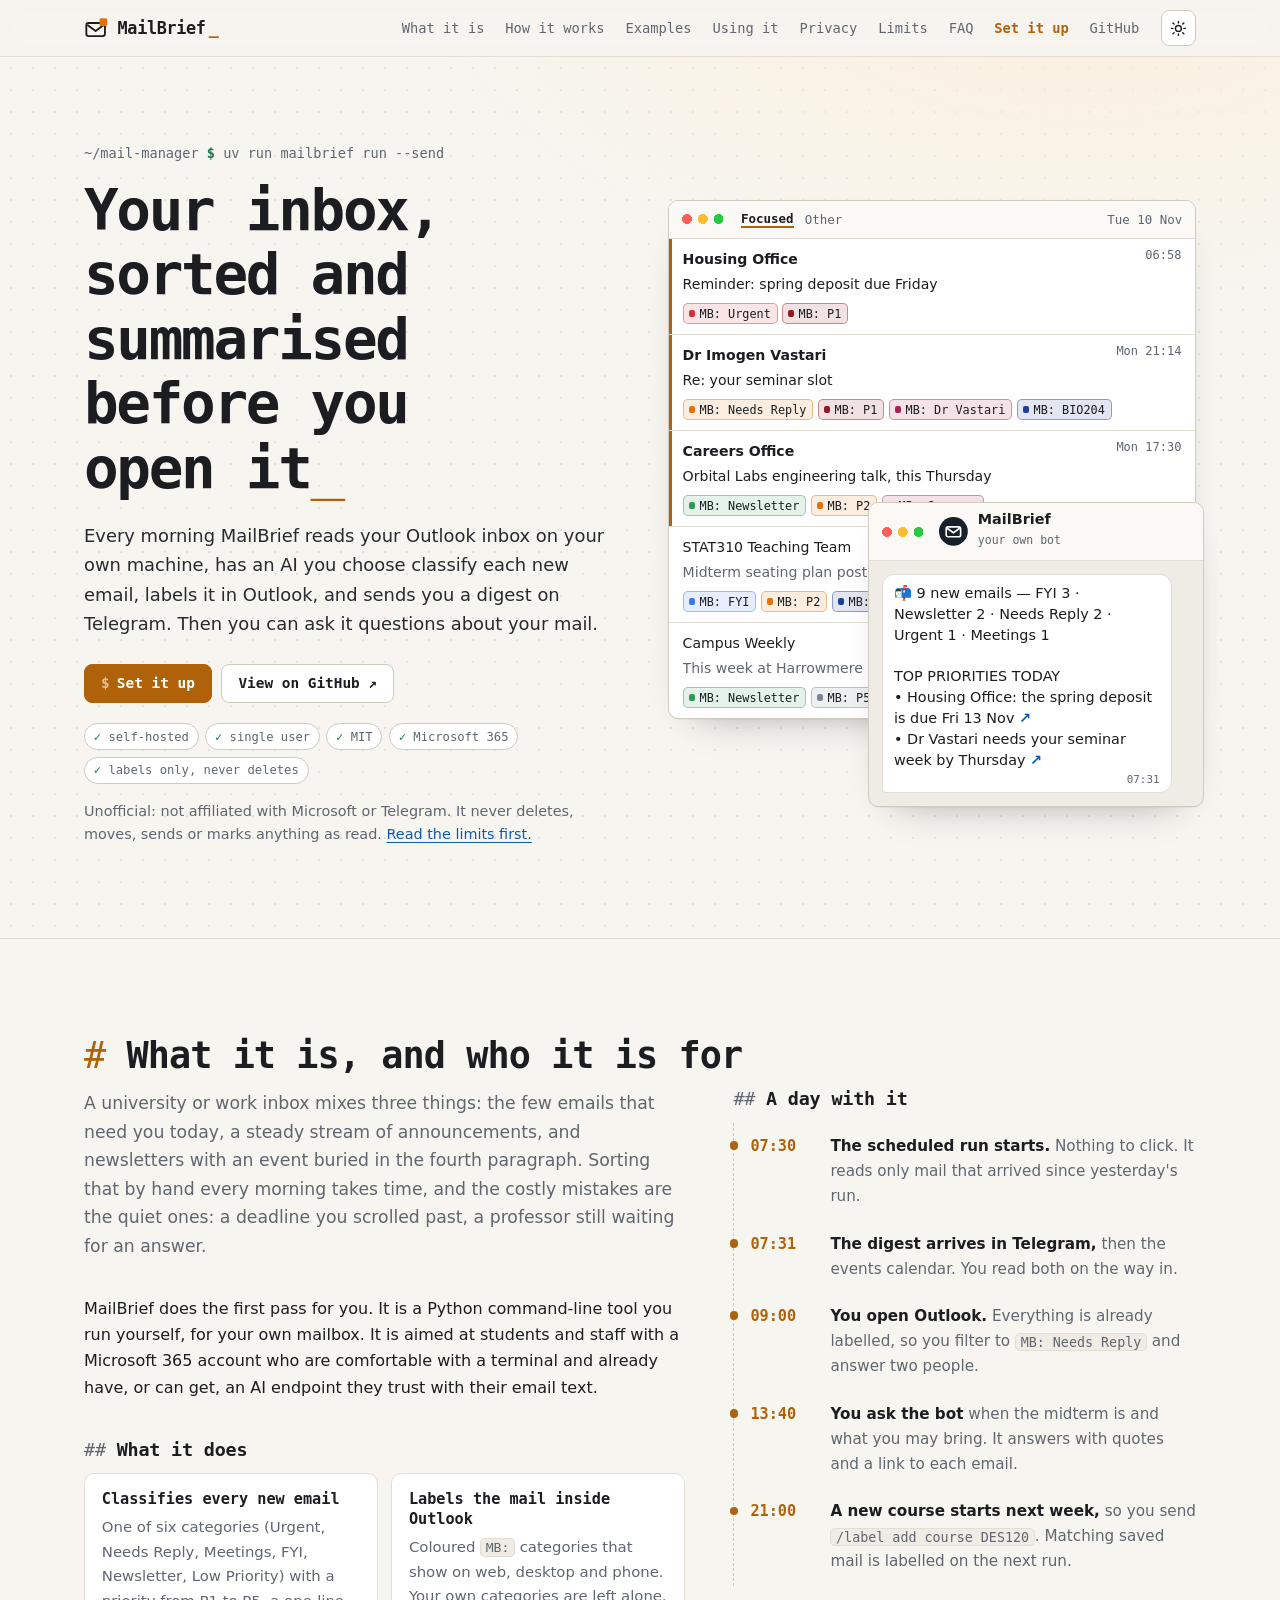
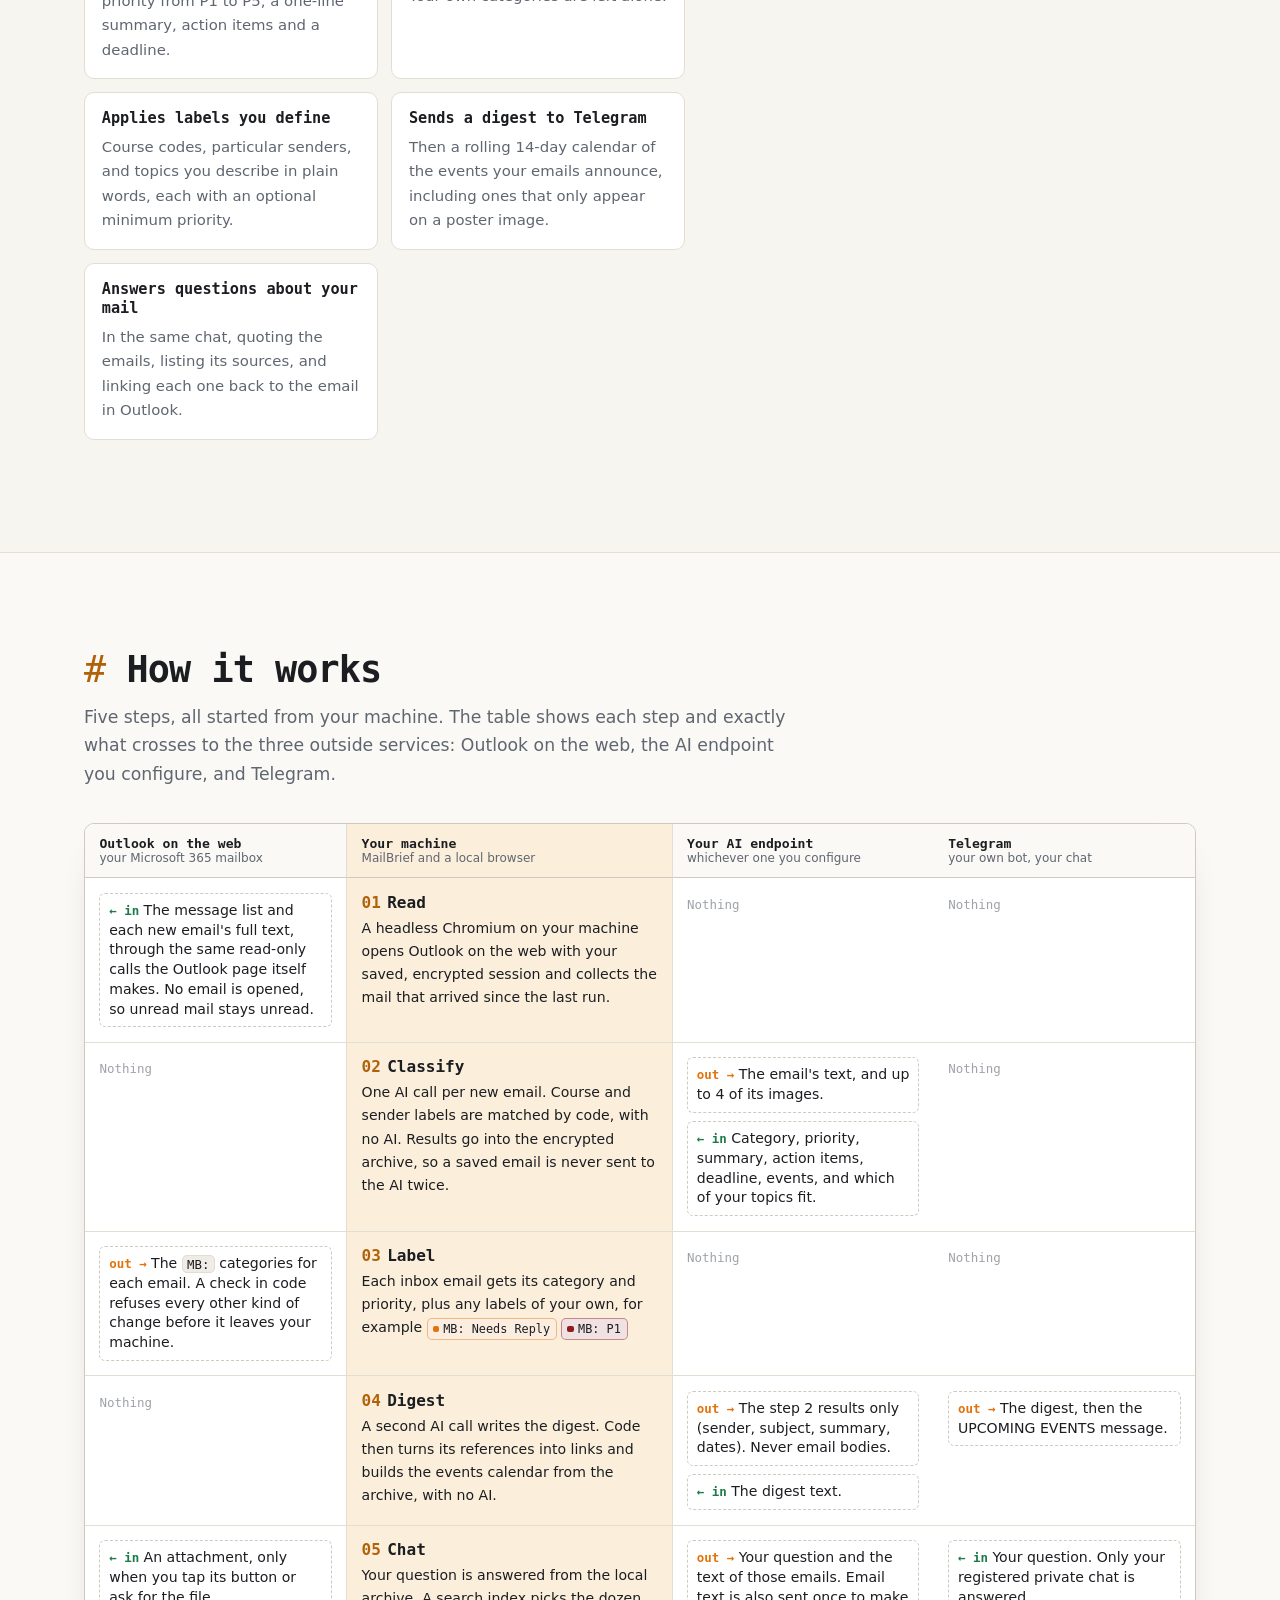
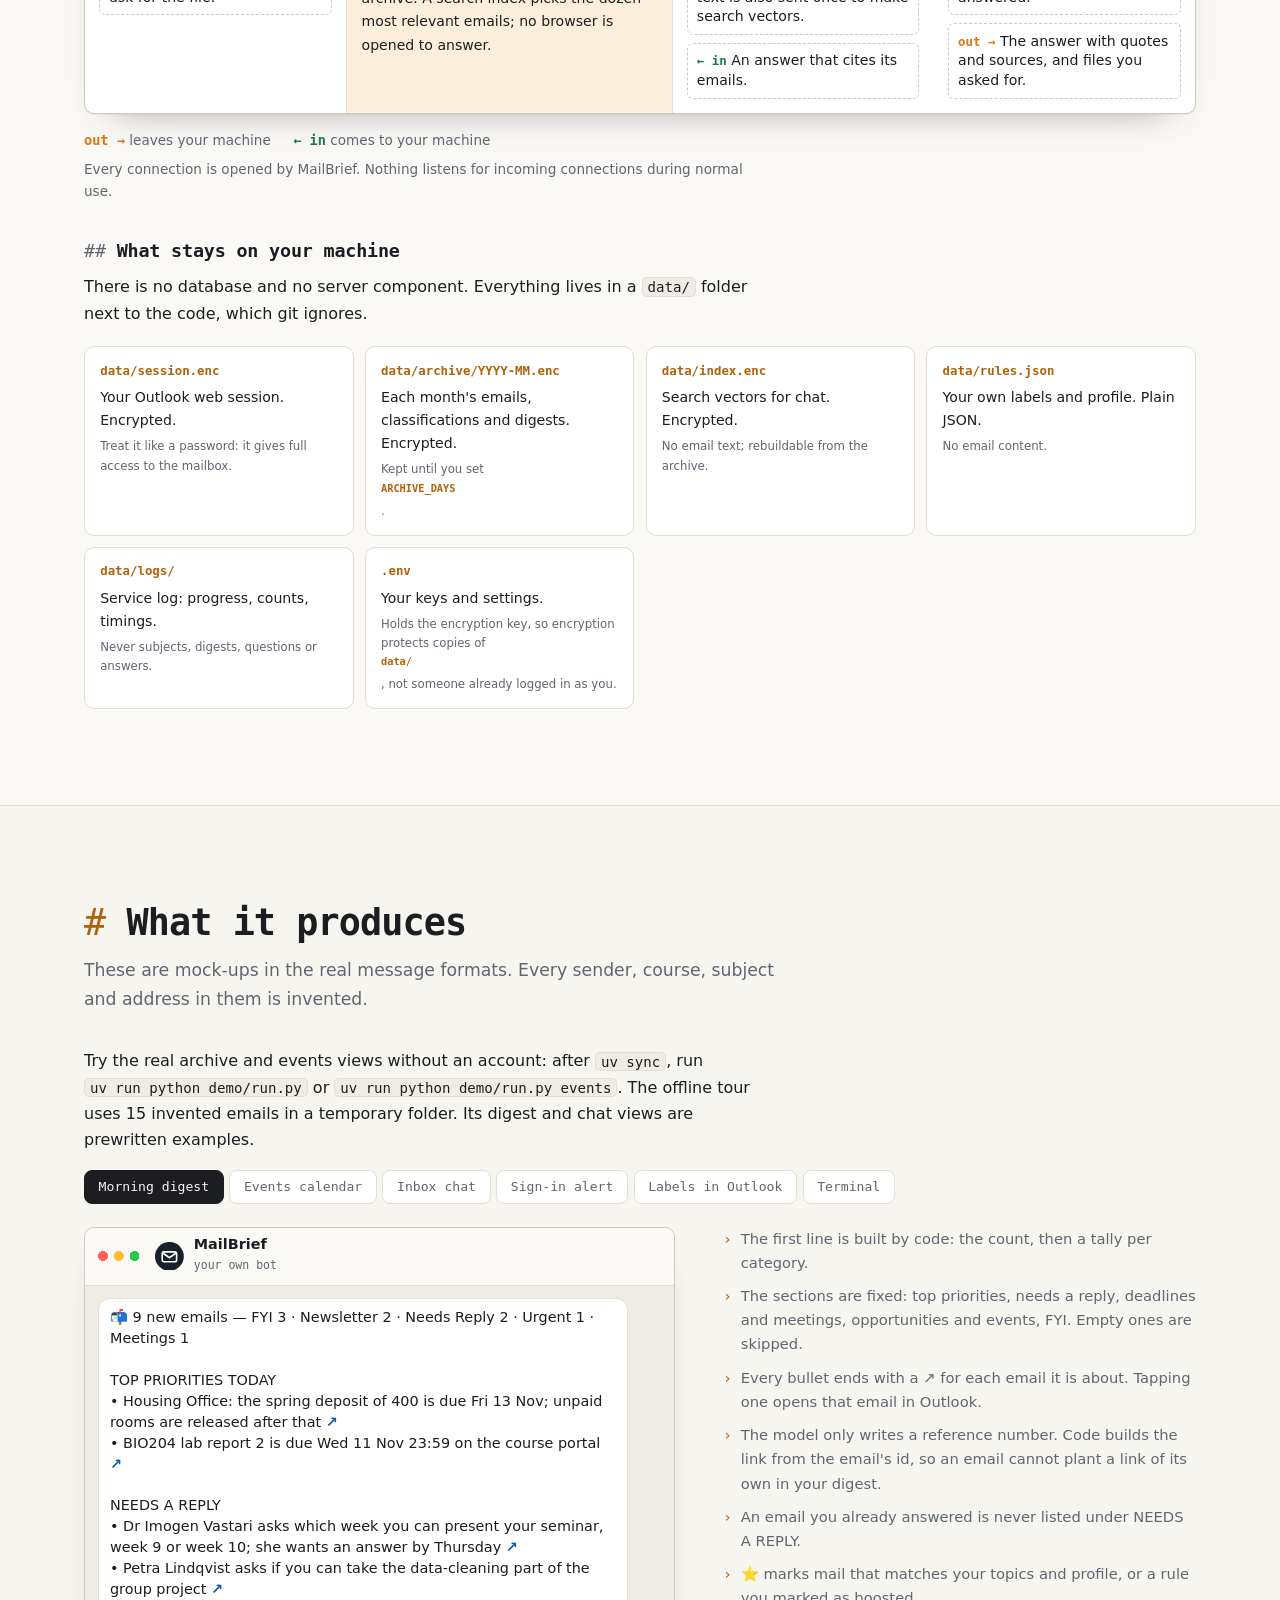
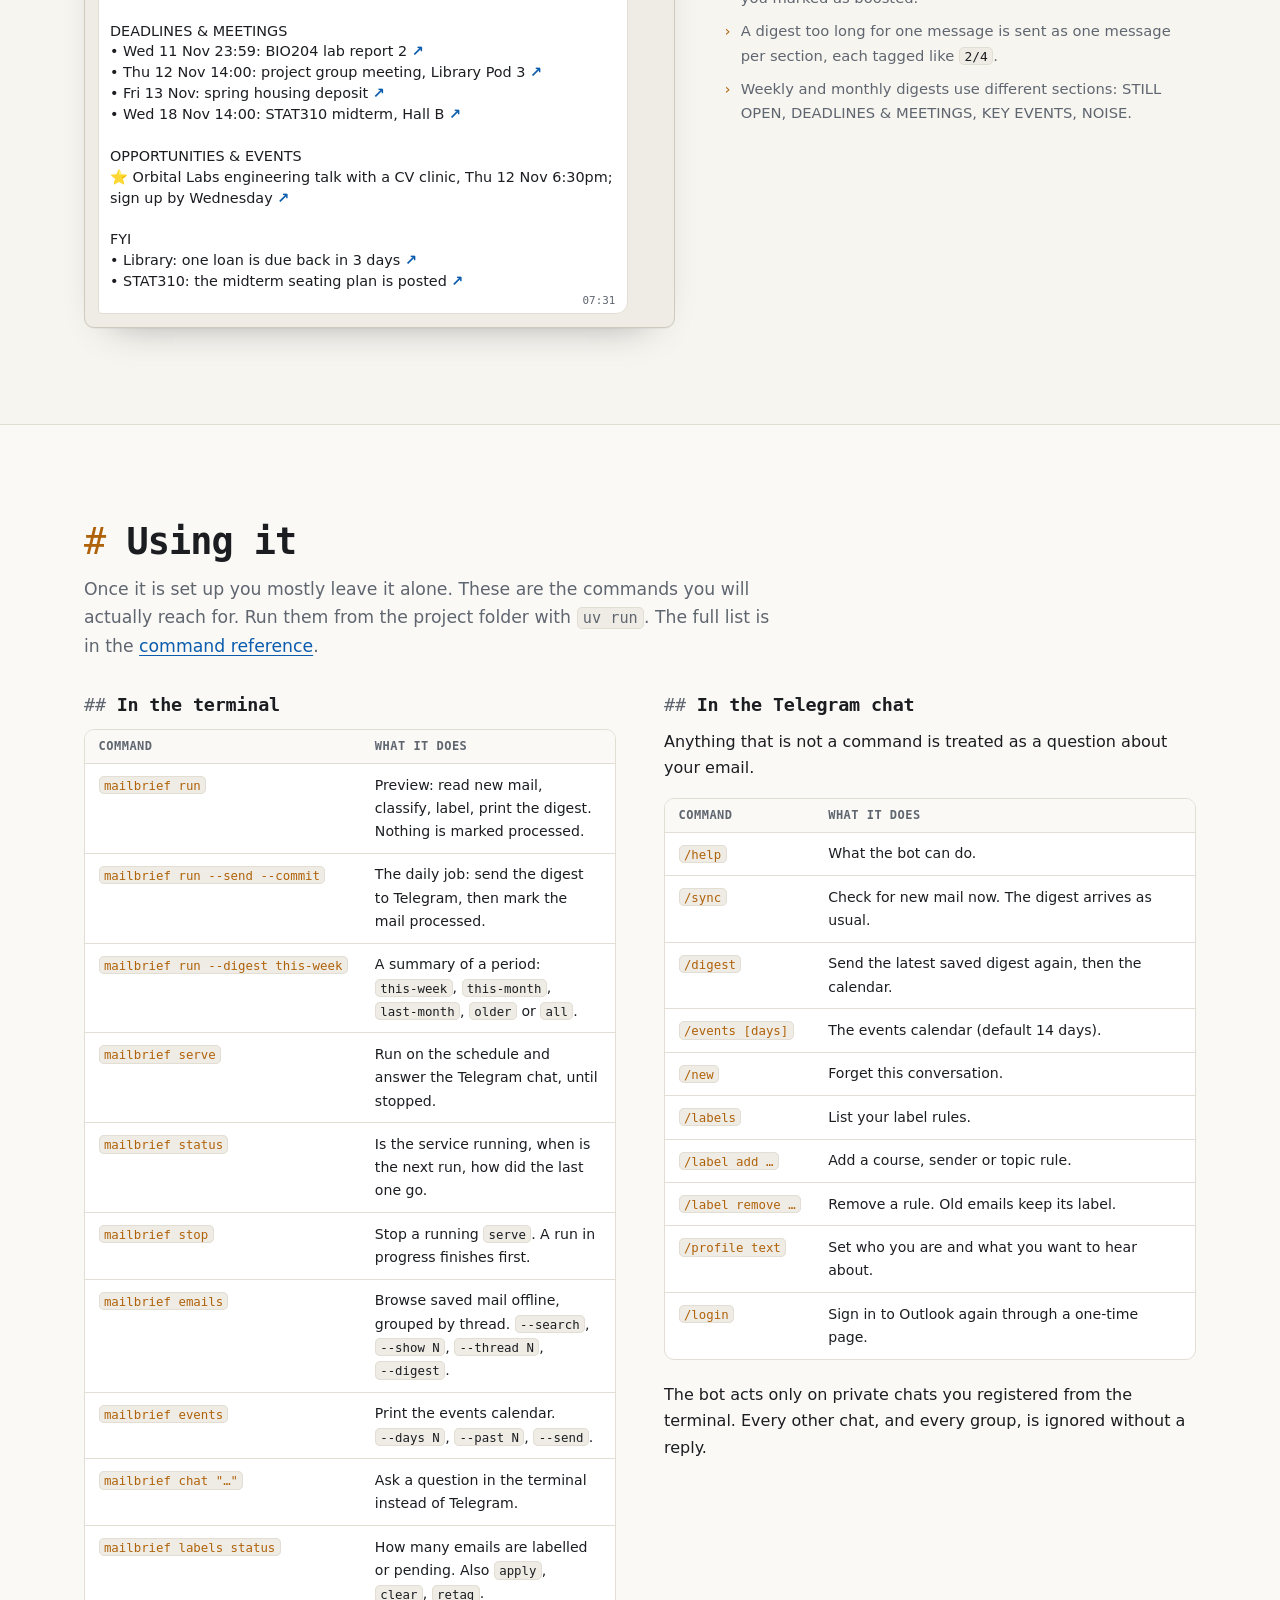
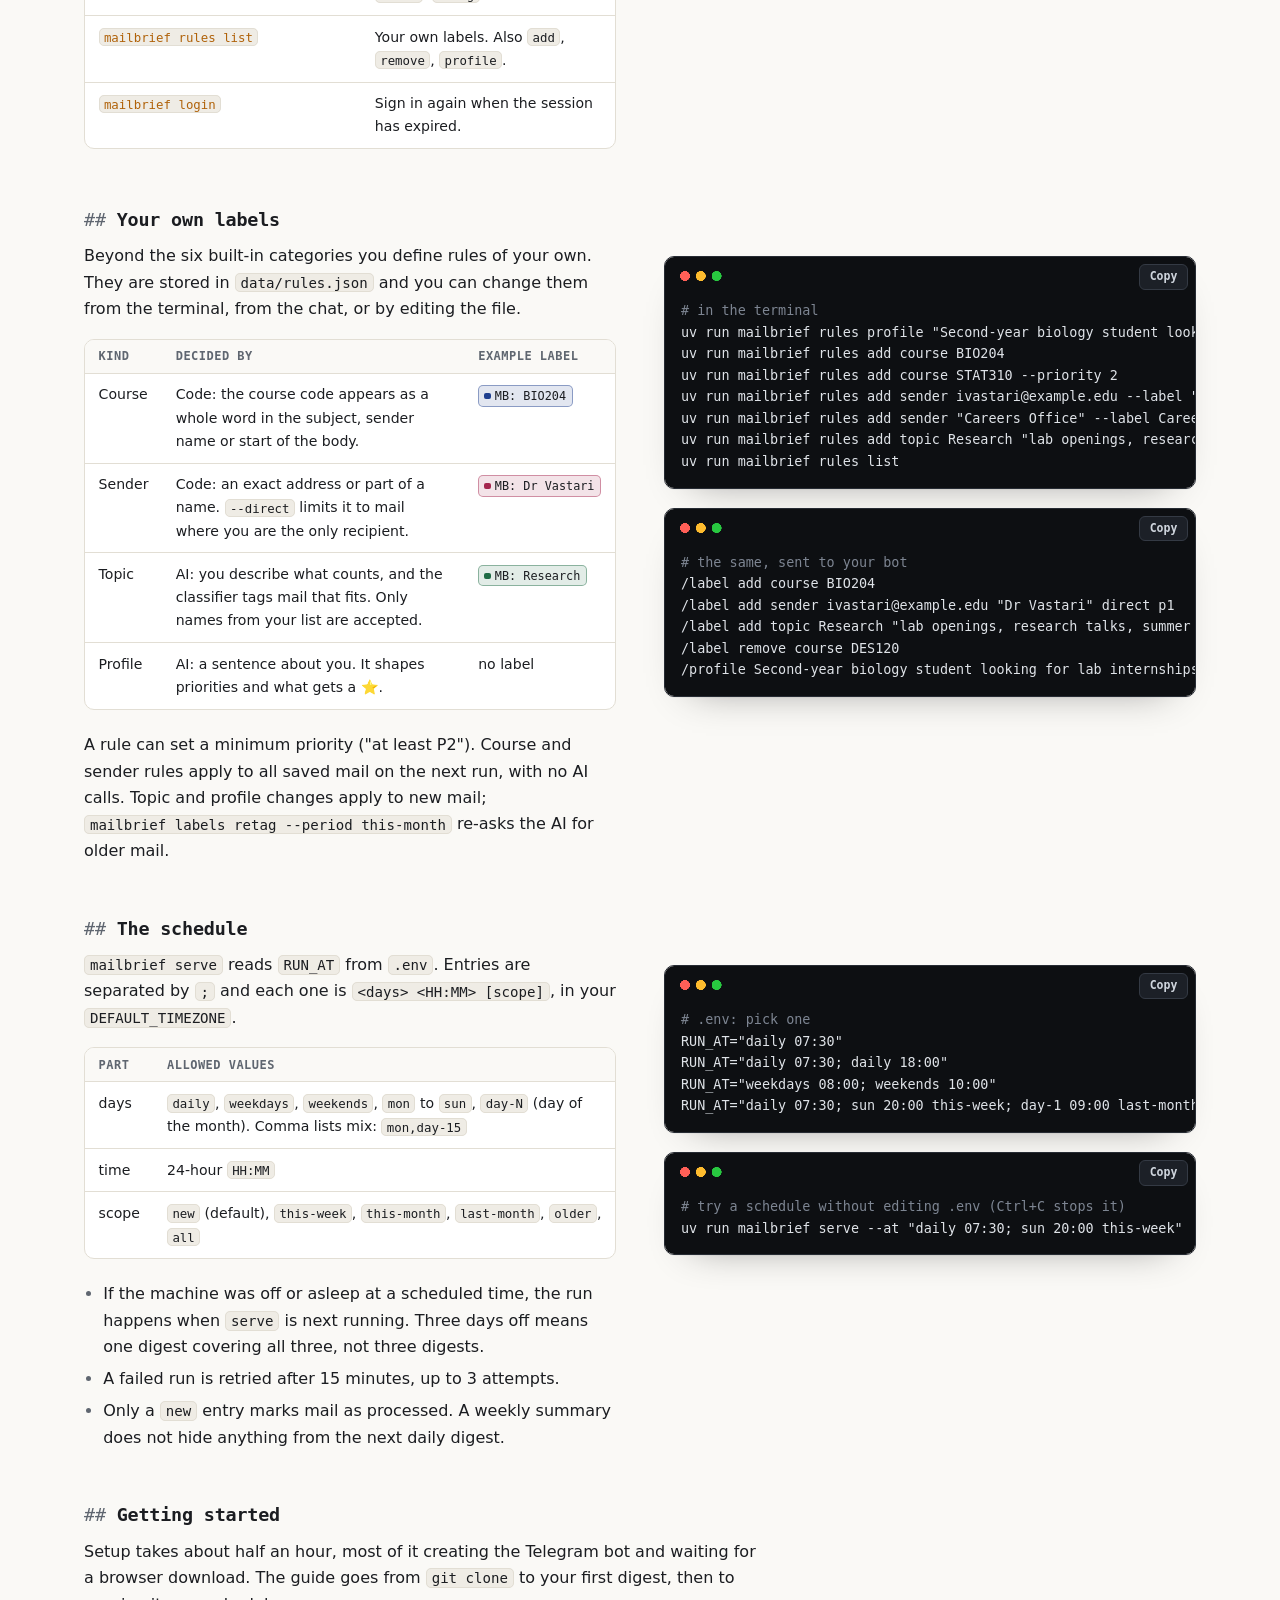
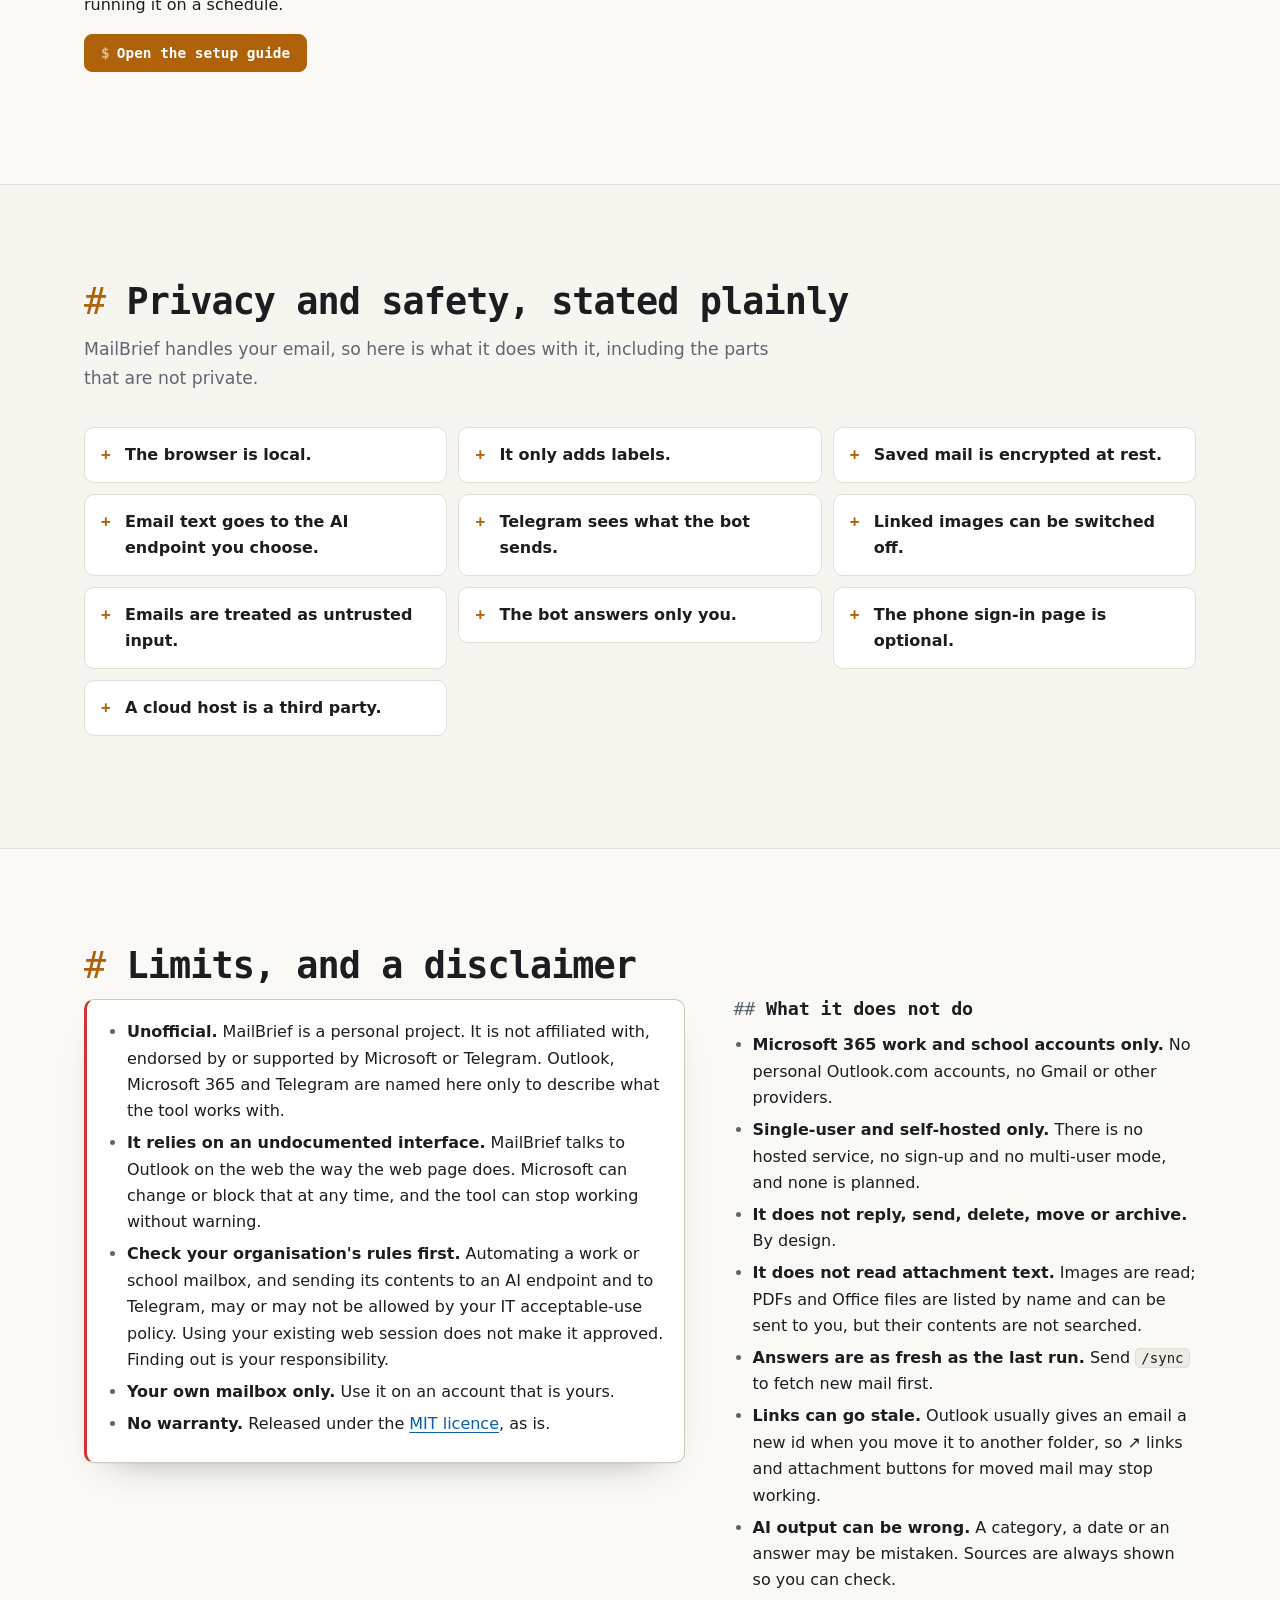
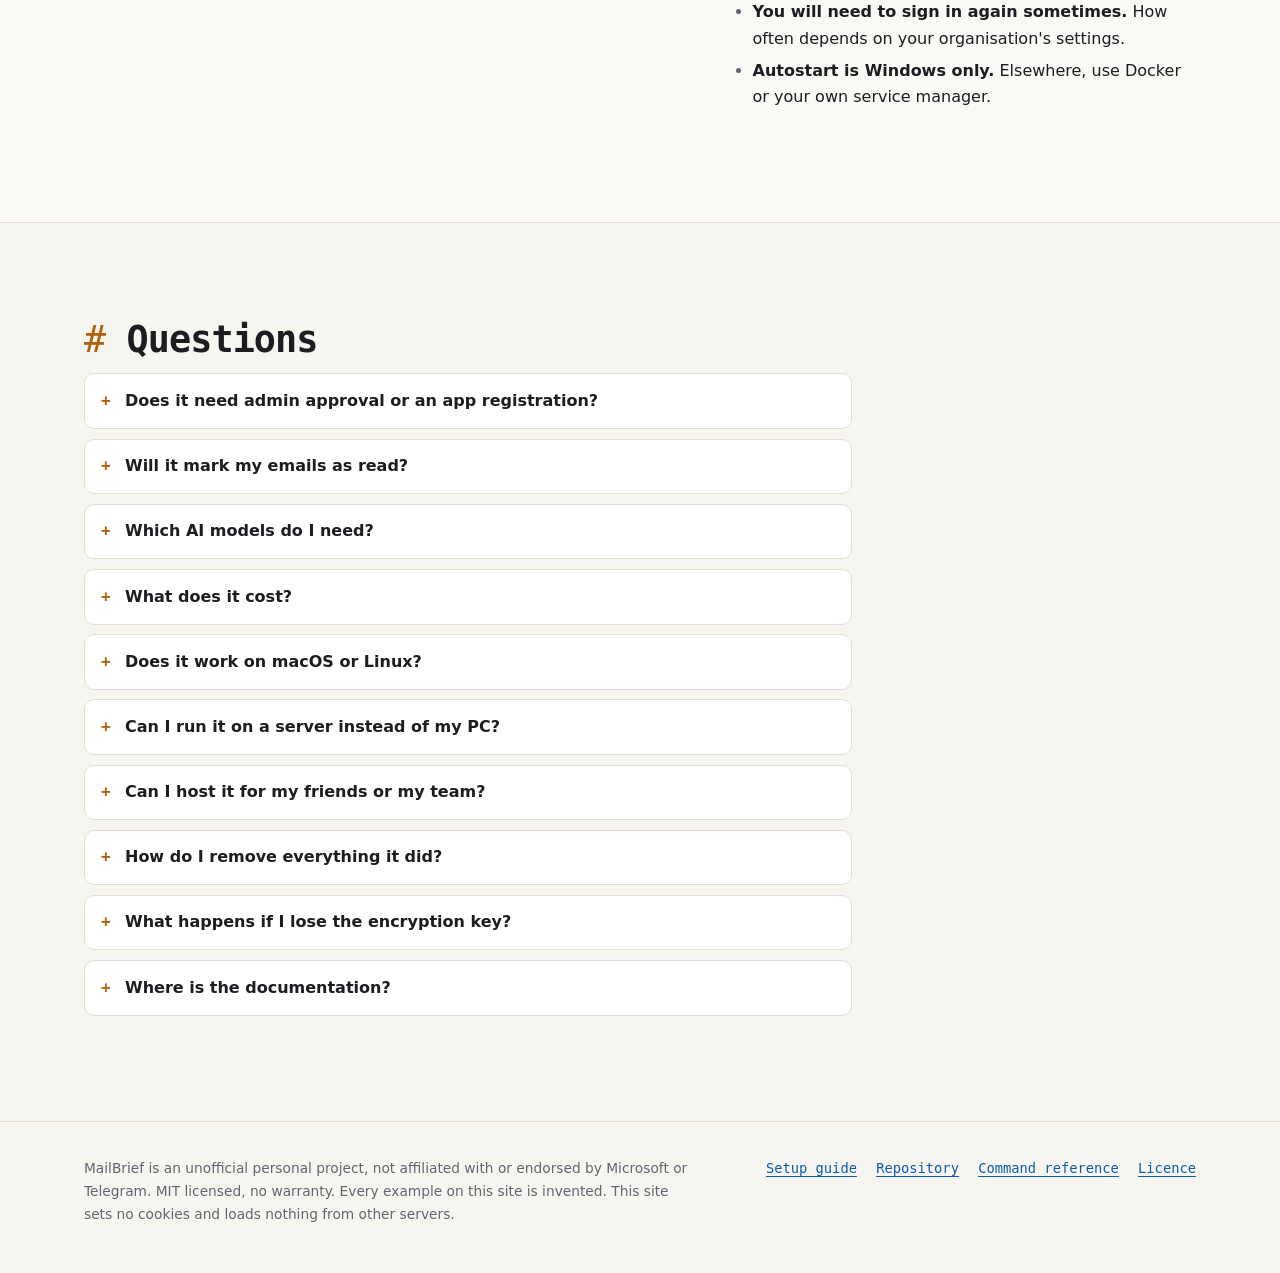
==== commit a3f1de1b: "Website: terminal-style redesign with a light/dark toggle Mono headings, window-framed mock-ups and " ====
--- a/website/index.html
+++ b/website/index.html
@@ -14,6 +14,7 @@
 <meta name="color-scheme" content="light dark">
 <link rel="icon" href="data:image/svg+xml,%3Csvg xmlns='http://www.w3.org/2000/svg' viewBox='0 0 32 32'%3E%3Crect width='32' height='32' rx='6' fill='%2317212b'/%3E%3Crect x='5' y='10' width='22' height='15' rx='2' fill='none' stroke='%23fff' stroke-width='2.2'/%3E%3Cpath d='M6 12l10 7 10-7' fill='none' stroke='%23fff' stroke-width='2.2'/%3E%3Crect x='20' y='4' width='9' height='9' rx='2' fill='%23e2730c'/%3E%3C/svg%3E">
 <link rel="stylesheet" href="style.css">
+<script>try{document.documentElement.dataset.theme=localStorage.getItem("theme")||(matchMedia("(prefers-color-scheme: dark)").matches?"dark":"light")}catch(e){}</script>
 </head>
 <body>
 <a class="skip" href="#main">Skip to content</a>
@@ -37,6 +38,10 @@
         <li><a href="https://github.com/KidCoderT/mail-manager">GitHub</a></li>
       </ul>
     </nav>
+    <button class="theme" type="button" aria-label="Toggle light and dark theme" title="Toggle theme">
+      <svg class="sun" viewBox="0 0 24 24" aria-hidden="true" fill="none" stroke="currentColor" stroke-width="2" stroke-linecap="round"><circle cx="12" cy="12" r="4.2"/><path d="M12 2v2.2M12 19.8V22M4.2 4.2l1.6 1.6M18.2 18.2l1.6 1.6M2 12h2.2M19.8 12H22M4.2 19.8l1.6-1.6M18.2 5.8l1.6-1.6"/></svg>
+      <svg class="moon" viewBox="0 0 24 24" aria-hidden="true" fill="none" stroke="currentColor" stroke-width="2" stroke-linejoin="round"><path d="M20.5 14.5A8.5 8.5 0 0 1 9.5 3.5a8.5 8.5 0 1 0 11 11z"/></svg>
+    </button>
   </div>
 </header>
 
@@ -46,13 +51,15 @@
 <section class="hero">
   <div class="wrap">
     <div>
-      <h1>Your inbox, sorted and summarised before you open it.</h1>
-      <p class="lede">MailBrief reads your Outlook on the web inbox every morning, on your own machine. An AI model you choose classifies each new email. MailBrief labels the mail inside Outlook and sends a digest to your Telegram, where you can also ask it questions about your email.</p>
+      <p class="prompt-line" aria-hidden="true">~/mail-manager <b>$</b> uv run mailbrief run --send</p>
+      <h1>Your inbox, sorted and summarised before you open it<span class="cur" aria-hidden="true">_</span></h1>
+      <p class="lede">Every morning MailBrief reads your Outlook inbox on your own machine, has an AI you choose classify each new email, labels it in Outlook, and sends you a digest on Telegram. Then you can ask it questions about your mail.</p>
       <div class="actions">
         <a class="btn primary" href="setup.html">Set it up</a>
-        <a class="btn" href="https://github.com/KidCoderT/mail-manager">View the code on GitHub</a>
-      </div>
-      <p class="facts">Self-hosted, for one person, MIT licensed. Works with Microsoft 365 work and school accounts. It never deletes, moves, sends or marks anything as read. Unofficial: not affiliated with Microsoft or Telegram. <a href="#limits">Read the limits first.</a></p>
+        <a class="btn" href="https://github.com/KidCoderT/mail-manager">View on GitHub ↗</a>
+      </div>
+      <ul class="badges"><li>self-hosted</li><li>single user</li><li>MIT</li><li>Microsoft 365</li><li>labels only, never deletes</li></ul>
+      <p class="facts">Unofficial: not affiliated with Microsoft or Telegram. It never deletes, moves, sends or marks anything as read. <a href="#limits">Read the limits first.</a></p>
     </div>
 
     <div class="scene" role="img" aria-label="Illustration: an inbox with MailBrief labels, and the digest message it sends. All emails are invented.">
@@ -97,12 +104,12 @@
         <p class="intro">A university or work inbox mixes three things: the few emails that need you today, a steady stream of announcements, and newsletters with an event buried in the fourth paragraph. Sorting that by hand every morning takes time, and the costly mistakes are the quiet ones: a deadline you scrolled past, a professor still waiting for an answer.</p>
         <p>MailBrief does the first pass for you. It is a Python command-line tool you run yourself, for your own mailbox. It is aimed at students and staff with a Microsoft 365 account who are comfortable with a terminal and already have, or can get, an AI endpoint they trust with their email text.</p>
         <h3>What it does</h3>
-        <ul>
-          <li><b>Classifies every new email</b> into one of six categories (Urgent, Needs Reply, Meetings, FYI, Newsletter, Low Priority) with a priority from P1 to P5, a one-line summary, action items and a deadline.</li>
-          <li><b>Labels the mail inside Outlook</b> with coloured <code>MB:</code> categories that show on web, desktop and phone. Your own categories are left alone.</li>
-          <li><b>Applies labels you define:</b> course codes, particular senders, and topics you describe in plain words, each with an optional minimum priority.</li>
-          <li><b>Sends a digest to Telegram,</b> followed by a rolling 14-day calendar of the events your emails announce, including ones that only appear on a poster image.</li>
-          <li><b>Answers questions about your mail</b> in the same chat, quoting the emails, listing its sources, and linking each one back to the email in Outlook.</li>
+        <ul class="features">
+          <li><b>Classifies every new email</b> One of six categories (Urgent, Needs Reply, Meetings, FYI, Newsletter, Low Priority) with a priority from P1 to P5, a one-line summary, action items and a deadline.</li>
+          <li><b>Labels the mail inside Outlook</b> Coloured <code>MB:</code> categories that show on web, desktop and phone. Your own categories are left alone.</li>
+          <li><b>Applies labels you define</b> Course codes, particular senders, and topics you describe in plain words, each with an optional minimum priority.</li>
+          <li><b>Sends a digest to Telegram</b> Then a rolling 14-day calendar of the events your emails announce, including ones that only appear on a poster image.</li>
+          <li><b>Answers questions about your mail</b> In the same chat, quoting the emails, listing its sources, and linking each one back to the email in Outlook.</li>
         </ul>
       </div>
       <div>
@@ -608,16 +615,16 @@
     <p class="intro">MailBrief handles your email, so here is what it does with it, including the parts that are not private.</p>
 
     <ul class="facts-list">
-      <li><b>The browser is local.</b> Mail is read by a Chromium that runs on your machine, using the Outlook web session you already have. No app registration is needed, and no MailBrief server sits in the middle, because there is none.</li>
-      <li><b>It only adds labels.</b> The one change MailBrief makes in your mailbox is setting its own <code>MB:</code> categories. Every request to Outlook passes a check in code first; anything that would move, delete, send, mark as read or create a rule is refused before it leaves your machine. There is no delete code path.</li>
-      <li><b>Saved mail is encrypted at rest.</b> The session, the archive and the search index are encrypted with a key you generate. This protects copies of <code>data/</code> (backups, sync folders, an accidental commit). It does not protect against someone logged in to your computer as you, who can also read <code>.env</code>.</li>
-      <li><b>Email text goes to the AI endpoint you choose.</b> Classification sends each new email's text and some of its images. Chat sends your question and the text of about a dozen matching emails. Search sends email text to make vectors. What that provider keeps or logs is governed by its policy, not by MailBrief. An endpoint run by your own organisation, or a model on your own machine, keeps it closest to home.</li>
-      <li><b>Telegram sees what the bot sends.</b> Digests are summaries. Chat answers go further: they contain quotes, and files when you ask for them. Bot chats are not end-to-end encrypted. <code>CHAT=off</code> makes the bot send-only.</li>
-      <li><b>Linked images can be switched off.</b> To read event posters in newsletters, MailBrief downloads images the email links to. Those servers then see your IP address and when the mail was processed. Downloads are https only, refuse private network addresses, follow no redirects and carry no cookies. <code>REMOTE_IMAGES=off</code> stops them entirely.</li>
-      <li><b>Emails are treated as untrusted input.</b> The models that read email have no tools: they can only return text. Links are built by code from email ids, never taken from model output. A file is only sent if it is an attachment of an email the answer cited.</li>
-      <li><b>The bot answers only you.</b> Chats are registered from your terminal with <code>mailbrief add-destination</code>. The bot cannot add a chat itself and ignores everyone else silently. The bot token is a password: keep it in <code>.env</code>.</li>
-      <li><b>The phone sign-in page is optional.</b> <code>/login</code> opens a temporary page showing MailBrief's own browser on Microsoft's sign-in screen. The link works once, binds to the first browser that taps Start, requires https, closes after 10 minutes, and never shows your inbox. With the optional <code>LOGIN_TUNNEL=cloudflared</code>, the tunnel provider can see that page's traffic, including what you type.</li>
-      <li><b>A cloud host is a third party.</b> If you run MailBrief on a rented server, that host holds your archive, your session and the key that decrypts them. Your own always-on PC or your own server is what keeps mail in-house.</li>
+      <li><details><summary>The browser is local.</summary><p>Mail is read by a Chromium that runs on your machine, using the Outlook web session you already have. No app registration is needed, and no MailBrief server sits in the middle, because there is none.</p></details></li>
+      <li><details><summary>It only adds labels.</summary><p>The one change MailBrief makes in your mailbox is setting its own <code>MB:</code> categories. Every request to Outlook passes a check in code first; anything that would move, delete, send, mark as read or create a rule is refused before it leaves your machine. There is no delete code path.</p></details></li>
+      <li><details><summary>Saved mail is encrypted at rest.</summary><p>The session, the archive and the search index are encrypted with a key you generate. This protects copies of <code>data/</code> (backups, sync folders, an accidental commit). It does not protect against someone logged in to your computer as you, who can also read <code>.env</code>.</p></details></li>
+      <li><details><summary>Email text goes to the AI endpoint you choose.</summary><p>Classification sends each new email's text and some of its images. Chat sends your question and the text of about a dozen matching emails. Search sends email text to make vectors. What that provider keeps or logs is governed by its policy, not by MailBrief. An endpoint run by your own organisation, or a model on your own machine, keeps it closest to home.</p></details></li>
+      <li><details><summary>Telegram sees what the bot sends.</summary><p>Digests are summaries. Chat answers go further: they contain quotes, and files when you ask for them. Bot chats are not end-to-end encrypted. <code>CHAT=off</code> makes the bot send-only.</p></details></li>
+      <li><details><summary>Linked images can be switched off.</summary><p>To read event posters in newsletters, MailBrief downloads images the email links to. Those servers then see your IP address and when the mail was processed. Downloads are https only, refuse private network addresses, follow no redirects and carry no cookies. <code>REMOTE_IMAGES=off</code> stops them entirely.</p></details></li>
+      <li><details><summary>Emails are treated as untrusted input.</summary><p>The models that read email have no tools: they can only return text. Links are built by code from email ids, never taken from model output. A file is only sent if it is an attachment of an email the answer cited.</p></details></li>
+      <li><details><summary>The bot answers only you.</summary><p>Chats are registered from your terminal with <code>mailbrief add-destination</code>. The bot cannot add a chat itself and ignores everyone else silently. The bot token is a password: keep it in <code>.env</code>.</p></details></li>
+      <li><details><summary>The phone sign-in page is optional.</summary><p><code>/login</code> opens a temporary page showing MailBrief's own browser on Microsoft's sign-in screen. The link works once, binds to the first browser that taps Start, requires https, closes after 10 minutes, and never shows your inbox. With the optional <code>LOGIN_TUNNEL=cloudflared</code>, the tunnel provider can see that page's traffic, including what you type.</p></details></li>
+      <li><details><summary>A cloud host is a third party.</summary><p>If you run MailBrief on a rented server, that host holds your archive, your session and the key that decrypts them. Your own always-on PC or your own server is what keeps mail in-house.</p></details></li>
     </ul>
   </div>
 </section>
--- a/website/style.css
+++ b/website/style.css
@@ -1,59 +1,51 @@
 /* MailBrief site. Plain CSS, system fonts only, no external requests.
-   Colour comes from one place: the Outlook category colours MailBrief applies. */
+   Look: a calm terminal. Mono headings, window-framed mock-ups, one amber accent.
+   Theme: light-dark() follows the OS; site.js pins it via html[data-theme] when the toggle is used. */
 
 :root {
   color-scheme: light dark;
-  --paper: #f3f5f8;
-  --surface: #ffffff;
-  --sunk: #e9edf2;
-  --ink: #17212b;
-  --muted: #55626f;
-  --line: #d3dae2;
-  --link: #1d55c4;
-  --term-bg: #17212b;
-  --term-ink: #dfe6ee;
-  --term-dim: #93a1b0;
-  --out-bubble: #dbe8ff;
+  --paper:   light-dark(#f7f5f0, #0e1013);
+  --surface: light-dark(#ffffff, #15181d);
+  --sunk:    light-dark(#efece5, #0a0c0f);
+  --raise:   light-dark(#faf9f6, #1b1f25);
+  --ink:     light-dark(#1b1d21, #e6e8ec);
+  --muted:   light-dark(#5f6670, #8d94a0);
+  --line:    light-dark(#e2ded4, #252a32);
+  --line-2:  light-dark(#cfcabd, #343a44);
+  --accent:  light-dark(#b0620a, #f4b25b);
+  --accent-ink: light-dark(#ffffff, #1a1206);
+  --accent-wash: light-dark(#fbefdc, #2a2114);
+  --link:    light-dark(#0b5cad, #84c1ff);
+  --ok:      light-dark(#1f7a4a, #7dd8a3);
+  --term-bg: #0d0f12;
+  --term-ink: #dfe3e8;
+  --term-dim: #7d8592;
+  --out-bubble: light-dark(#e3eefc, #1f3350);
 
   /* category colours (as MailBrief sets them in Outlook) */
   --red: #d13438;
-  --darkred: #8e1c20;
+  --darkred: light-dark(#8e1c20, #d1636a);
   --orange: #e2730c;
   --yellow: #d9a400;
-  --purple: #7a4fc2;
-  --blue: #2b6de0;
-  --teal: #0f8f8f;
-  --green: #2e8b4e;
-  --grey: #77828e;
-  --darkblue: #1f3f8f;
-  --cranberry: #a4264e;
-  --darkgreen: #1f6b45;
-
-  --display: Bahnschrift, "DIN Alternate", "DIN Condensed", "Roboto Condensed", "Arial Narrow", system-ui, sans-serif;
+  --purple: #8b63d4;
+  --blue: #3b78e7;
+  --teal: #0f9a9a;
+  --green: #2e9b57;
+  --grey: #7a8591;
+  --darkblue: light-dark(#1f3f8f, #6c8fe0);
+  --cranberry: light-dark(#a4264e, #d8628a);
+  --darkgreen: light-dark(#1f6b45, #57b585);
+
+  --mono: ui-monospace, "Cascadia Code", "Cascadia Mono", "JetBrains Mono", "SF Mono", Menlo, Consolas, "DejaVu Sans Mono", monospace;
+  --display: var(--mono);
   --body: system-ui, -apple-system, "Segoe UI", Roboto, "Helvetica Neue", Arial, sans-serif;
-  --mono: ui-monospace, "Cascadia Mono", "Cascadia Code", Consolas, "SF Mono", Menlo, "DejaVu Sans Mono", monospace;
-
-  --wrap: 68rem;
-  --prose: 40rem;
-}
-
-@media (prefers-color-scheme: dark) {
-  :root {
-    --paper: #10161d;
-    --surface: #18212b;
-    --sunk: #0c1117;
-    --ink: #e6ebf0;
-    --muted: #9eabb8;
-    --line: #2b3744;
-    --link: #8db4ff;
-    --term-bg: #0a0e13;
-    --out-bubble: #23406f;
-    --darkred: #c9575b;
-    --darkblue: #5f83d6;
-    --cranberry: #d0587f;
-    --darkgreen: #4ea878;
-  }
-}
+
+  --wrap: 72rem;
+  --prose: 42rem;
+  --r: 10px;
+}
+:root[data-theme="light"] { color-scheme: light; }
+:root[data-theme="dark"] { color-scheme: dark; }
 
 *, *::before, *::after { box-sizing: border-box; }
 
@@ -63,38 +55,45 @@
   margin: 0;
   background: var(--paper);
   color: var(--ink);
-  font: 1rem/1.6 var(--body);
+  font: 1rem/1.65 var(--body);
   overflow-wrap: break-word;
 }
 
 h1, h2, h3 {
   font-family: var(--display);
-  font-stretch: 87%;
-  font-weight: 600;
-  line-height: 1.08;
-  letter-spacing: -0.005em;
+  font-weight: 650;
+  line-height: 1.12;
+  letter-spacing: -0.025em;
   margin: 0;
   text-wrap: balance;
 }
-h1 { font-size: clamp(2.5rem, 7vw, 4.6rem); }
-h2 { font-size: clamp(1.9rem, 4.4vw, 2.9rem); }
-h3 { font-size: 1.35rem; line-height: 1.2; }
+h1 { font-size: clamp(2.1rem, 5.4vw, 3.6rem); letter-spacing: -0.04em; }
+h2 { font-size: clamp(1.6rem, 3.4vw, 2.3rem); }
+h3 { font-size: 1.15rem; letter-spacing: -0.01em; }
 h4 { font: 600 1rem/1.3 var(--body); margin: 0; }
+
+/* markdown-style heading marks: the one terminal joke, used consistently */
+main > section > .wrap > h2::before, .page-head h1::before, #trouble::before {
+  content: "# "; color: var(--accent); font-weight: 500;
+}
 
 p { margin: 0 0 1em; max-width: var(--prose); }
 ul, ol { margin: 0 0 1em; padding-left: 1.2em; max-width: var(--prose); }
 li { margin-bottom: 0.35em; }
-
-a { color: var(--link); text-underline-offset: 0.18em; }
+li::marker { color: var(--muted); }
+
+a { color: var(--link); text-underline-offset: 0.2em; text-decoration-thickness: 1px; }
 a:hover { text-decoration-thickness: 2px; }
 
-:focus-visible { outline: 3px solid var(--blue); outline-offset: 2px; border-radius: 2px; }
-
-code, kbd, pre { font-family: var(--mono); font-size: 0.9em; }
+:focus-visible { outline: 2px solid var(--accent); outline-offset: 2px; border-radius: 3px; }
+::selection { background: color-mix(in srgb, var(--accent) 35%, transparent); }
+
+code, kbd, pre { font-family: var(--mono); font-size: 0.88em; }
 :not(pre) > code {
   background: var(--sunk);
-  border-radius: 3px;
-  padding: 0.08em 0.32em;
+  border: 1px solid var(--line);
+  border-radius: 5px;
+  padding: 0.05em 0.35em;
   white-space: nowrap;
 }
 :not(pre) > code.wrap { white-space: normal; }
@@ -116,90 +115,128 @@
 
 .top {
   position: sticky; top: 0; z-index: 10;
-  background: var(--paper);
+  background: color-mix(in srgb, var(--paper) 82%, transparent);
+  backdrop-filter: blur(10px); -webkit-backdrop-filter: blur(10px);
   border-bottom: 1px solid var(--line);
 }
-.top .wrap { display: flex; align-items: center; gap: 1rem; min-height: 3.4rem; }
+.top .wrap { display: flex; align-items: center; gap: 0.75rem; min-height: 3.5rem; }
 .brand {
-  display: flex; align-items: center; gap: 0.5rem; flex: none;
-  font: 600 1.3rem/1 var(--display); font-stretch: 87%;
+  display: flex; align-items: center; gap: 0.55rem; flex: none;
+  font: 650 1.05rem/1 var(--mono); letter-spacing: -0.02em;
   color: var(--ink); text-decoration: none;
 }
-.brand svg { width: 1.7rem; height: 1.7rem; }
-.top nav { margin-left: auto; overflow-x: auto; scrollbar-width: none; }
+.brand svg { width: 1.55rem; height: 1.55rem; }
+.brand::after { content: "_"; color: var(--accent); margin-left: -0.35rem; animation: blink 1.1s steps(1) infinite; }
+@keyframes blink { 50% { opacity: 0; } }
+.top nav { margin-left: auto; overflow-x: auto; scrollbar-width: none; min-width: 0; }
 .top nav::-webkit-scrollbar { display: none; }
-.top nav ul { display: flex; gap: 0.2rem; list-style: none; margin: 0; padding: 0; max-width: none; }
+.top nav ul { display: flex; gap: 0.1rem; list-style: none; margin: 0; padding: 0; max-width: none; }
 .top nav li { margin: 0; }
 .top nav a {
-  display: block; padding: 0.55rem 0.6rem; white-space: nowrap;
-  color: var(--muted); text-decoration: none; font-size: 0.94rem;
-}
-.top nav a:hover, .top nav a[aria-current] { color: var(--ink); }
-.top nav a[aria-current] { box-shadow: inset 0 -3px 0 var(--blue); }
-.top nav a.cta { color: var(--ink); font-weight: 600; }
+  display: block; padding: 0.45rem 0.6rem; white-space: nowrap; border-radius: 6px;
+  color: var(--muted); text-decoration: none; font: 0.86rem/1.2 var(--mono);
+}
+.top nav a:hover { color: var(--ink); background: var(--sunk); }
+.top nav a[aria-current] { color: var(--ink); background: var(--sunk); }
+.top nav a.cta { color: var(--accent); font-weight: 600; }
+
+.theme {
+  flex: none; display: none; place-items: center; width: 2.2rem; height: 2.2rem; padding: 0;
+  background: var(--surface); color: var(--ink); border: 1px solid var(--line-2); border-radius: 8px; cursor: pointer;
+}
+.js .theme { display: grid; }
+.theme:hover { border-color: var(--accent); color: var(--accent); }
+.theme svg { width: 1.05rem; height: 1.05rem; }
+.theme .moon { display: none; }
+:root[data-theme="dark"] .theme .sun { display: none; }
+:root[data-theme="dark"] .theme .moon { display: block; }
 
 /* ── chips: the product's own visual language ───────────────────────── */
 
 .chip {
   --c: var(--grey);
   display: inline-flex; align-items: center; gap: 0.35em;
-  font: 500 0.78rem/1.2 var(--body);
-  padding: 0.2em 0.5em 0.2em 0.4em;
-  border-radius: 3px;
-  border: 1px solid color-mix(in srgb, var(--c) 50%, var(--surface));
-  background: color-mix(in srgb, var(--c) 14%, var(--surface));
+  font: 500 0.74rem/1.2 var(--mono);
+  padding: 0.22em 0.5em 0.22em 0.42em;
+  border-radius: 5px;
+  border: 1px solid color-mix(in srgb, var(--c) 45%, transparent);
+  background: color-mix(in srgb, var(--c) 13%, var(--surface));
   color: var(--ink);
   white-space: nowrap;
 }
-.chip::before { content: ""; width: 0.62em; height: 0.62em; border-radius: 1px; background: var(--c); flex: none; }
+.chip::before { content: ""; width: 0.55em; height: 0.55em; border-radius: 2px; background: var(--c); flex: none; }
 .c-red { --c: var(--red); } .c-darkred { --c: var(--darkred); } .c-orange { --c: var(--orange); }
 .c-yellow { --c: var(--yellow); } .c-purple { --c: var(--purple); } .c-blue { --c: var(--blue); }
 .c-teal { --c: var(--teal); } .c-green { --c: var(--green); } .c-grey { --c: var(--grey); }
 .c-darkblue { --c: var(--darkblue); } .c-cranberry { --c: var(--cranberry); } .c-darkgreen { --c: var(--darkgreen); }
 
+/* ── window frame: every mock-up sits in one ────────────────────────── */
+
+.inbox, .tg, .term, .code pre, .lanes, .disclaimer {
+  border: 1px solid var(--line-2); border-radius: var(--r);
+  box-shadow: 0 1px 0 color-mix(in srgb, var(--ink) 4%, transparent), 0 18px 40px -28px rgb(0 0 0 / 0.45);
+}
+.inbox-bar::before, .tg-head::before, .term-bar::before {
+  content: ""; flex: none; width: 2.6rem; height: 0.62rem; margin-right: 0.4rem;
+  background:
+    radial-gradient(circle at 0.31rem 50%, #ff5f57 0.3rem, transparent 0.32rem),
+    radial-gradient(circle at 1.3rem 50%, #febc2e 0.3rem, transparent 0.32rem),
+    radial-gradient(circle at 2.29rem 50%, #28c840 0.3rem, transparent 0.32rem);
+}
+
 /* ── hero ───────────────────────────────────────────────────────────── */
 
-.hero { padding: clamp(2.5rem, 7vw, 5rem) 0 clamp(2.5rem, 6vw, 4.5rem); }
+.hero {
+  padding: clamp(2.5rem, 7vw, 5.5rem) 0 clamp(2.5rem, 6vw, 5rem);
+  background:
+    radial-gradient(60rem 30rem at 85% -10%, var(--accent-wash), transparent 70%),
+    radial-gradient(circle, color-mix(in srgb, var(--ink) 9%, transparent) 1px, transparent 1.2px) 0 0 / 22px 22px;
+}
 .hero .wrap { display: grid; gap: 2.5rem; align-items: center; }
-@media (min-width: 60rem) { .hero .wrap { grid-template-columns: 1.05fr 1fr; gap: 3.5rem; } }
-.hero p.lede { font-size: 1.15rem; margin-top: 1.3rem; max-width: 34rem; }
-.hero .facts { color: var(--muted); font-size: 0.95rem; max-width: 34rem; }
-.actions { display: flex; flex-wrap: wrap; gap: 0.7rem; margin: 1.6rem 0 1.2rem; }
+@media (min-width: 60rem) { .hero .wrap { grid-template-columns: 1fr 1fr; gap: 3.5rem; } }
+.hero h1 .cur { color: var(--accent); font-weight: 400; animation: blink 1.1s steps(1) infinite; }
+.prompt-line { font: 0.85rem/1.2 var(--mono); color: var(--muted); margin-bottom: 1.1rem; }
+.prompt-line b { color: var(--ok); font-weight: 600; }
+.hero p.lede { font-size: 1.12rem; margin-top: 1.2rem; max-width: 33rem; color: color-mix(in srgb, var(--ink) 82%, var(--muted)); }
+.hero .facts { color: var(--muted); font-size: 0.9rem; max-width: 34rem; }
+.badges { display: flex; flex-wrap: wrap; gap: 0.4rem; list-style: none; padding: 0; margin: 0 0 1rem; max-width: none; }
+.badges li { margin: 0; font: 0.76rem/1 var(--mono); padding: 0.4rem 0.55rem; border: 1px solid var(--line-2); border-radius: 999px; color: var(--muted); background: var(--surface); }
+.badges li::before { content: "✓ "; color: var(--ok); }
+.actions { display: flex; flex-wrap: wrap; gap: 0.6rem; margin: 1.6rem 0 1.3rem; }
 .btn {
-  display: inline-block; padding: 0.7rem 1.1rem; border-radius: 4px;
-  font-weight: 600; text-decoration: none;
-  border: 2px solid var(--ink); color: var(--ink);
-}
-.btn.primary { background: var(--ink); color: var(--paper); }
-.btn:hover { border-color: var(--blue); }
-.btn.primary:hover { background: var(--blue); color: #fff; }
+  display: inline-flex; align-items: center; gap: 0.5em; padding: 0.68rem 1rem; border-radius: 8px;
+  font: 600 0.9rem/1 var(--mono); text-decoration: none;
+  border: 1px solid var(--line-2); color: var(--ink); background: var(--surface);
+  transition: border-color .15s, transform .15s, background .15s;
+}
+.btn:hover { border-color: var(--accent); transform: translateY(-1px); }
+.btn.primary { background: var(--accent); border-color: var(--accent); color: var(--accent-ink); }
+.btn.primary::before { content: "$"; opacity: 0.6; }
+.btn.primary:hover { background: color-mix(in srgb, var(--accent) 88%, var(--ink)); }
 
 .scene { position: relative; padding-bottom: 5.5rem; min-width: 0; }
-.scene .tg { position: absolute; right: 0; bottom: 0; width: min(21rem, 86%); box-shadow: 0 14px 30px -18px rgb(0 0 0 / 0.55); }
+.scene .tg { position: absolute; right: -0.5rem; bottom: 0; width: min(21rem, 86%); }
 @media (max-width: 30rem) { .scene { padding-bottom: 0; } .scene .tg { position: static; width: auto; margin-top: 1rem; } }
 
 /* ── mock: Outlook-style message list ───────────────────────────────── */
 
-.inbox {
-  background: var(--surface); border: 1px solid var(--line); border-radius: 6px; overflow: hidden;
-  font-size: 0.9rem;
-}
+.inbox { background: var(--surface); overflow: hidden; font-size: 0.88rem; }
 .inbox-bar {
-  display: flex; align-items: center; gap: 0.6rem; padding: 0.55rem 0.8rem;
-  border-bottom: 1px solid var(--line); color: var(--muted); font-size: 0.82rem;
-}
-.inbox-bar b { color: var(--ink); font-weight: 600; box-shadow: inset 0 -2px 0 var(--blue); padding-bottom: 0.15rem; }
+  display: flex; align-items: center; gap: 0.7rem; padding: 0.6rem 0.8rem;
+  background: var(--raise); border-bottom: 1px solid var(--line); color: var(--muted); font: 0.78rem var(--mono);
+}
+.inbox-bar b { color: var(--ink); font-weight: 600; box-shadow: inset 0 -2px 0 var(--accent); padding-bottom: 0.15rem; }
 .inbox-bar span:last-child { margin-left: auto; }
 .inbox ol { list-style: none; margin: 0; padding: 0; max-width: none; }
-.inbox li { margin: 0; padding: 0.6rem 0.8rem; border-bottom: 1px solid var(--line); display: grid; grid-template-columns: 1fr auto; gap: 0.1rem 0.8rem; }
+.inbox li { margin: 0; padding: 0.6rem 0.85rem; border-bottom: 1px solid var(--line); display: grid; grid-template-columns: 1fr auto; gap: 0.1rem 0.8rem; }
 .inbox li:last-child { border-bottom: 0; }
 .inbox .from { font-weight: 600; }
 .inbox li.read .from { font-weight: 400; }
-.inbox li:not(.read) { box-shadow: inset 3px 0 0 var(--blue); }
-.inbox .when { color: var(--muted); font-size: 0.8rem; }
+.inbox li:not(.read) { box-shadow: inset 3px 0 0 var(--accent); }
+.inbox .when { color: var(--muted); font: 0.75rem var(--mono); }
 .inbox .subj { grid-column: 1 / -1; color: var(--muted); overflow: hidden; text-overflow: ellipsis; white-space: nowrap; }
 .inbox li:not(.read) .subj { color: var(--ink); }
-.inbox .chips { grid-column: 1 / -1; display: flex; flex-wrap: wrap; gap: 0.3rem; margin-top: 0.25rem; }
+.inbox .chips { grid-column: 1 / -1; display: flex; flex-wrap: wrap; gap: 0.3rem; margin-top: 0.3rem; }
 
 /* the one orchestrated moment: labels land on the hero inbox, top to bottom */
 @media (prefers-reduced-motion: no-preference) {
@@ -211,131 +248,141 @@
 
 /* ── mock: chat ─────────────────────────────────────────────────────── */
 
-.tg { background: var(--sunk); border: 1px solid var(--line); border-radius: 8px; overflow: hidden; font-size: 0.92rem; }
-.tg-head { display: flex; align-items: center; gap: 0.6rem; padding: 0.55rem 0.8rem; background: var(--surface); border-bottom: 1px solid var(--line); }
-.tg-head svg { width: 1.9rem; height: 1.9rem; flex: none; }
-.tg-head b { display: block; line-height: 1.2; }
-.tg-head small { color: var(--muted); }
+.tg { background: var(--sunk); overflow: hidden; font-size: 0.9rem; }
+.tg-head { display: flex; align-items: center; gap: 0.6rem; padding: 0.5rem 0.8rem; background: var(--raise); border-bottom: 1px solid var(--line); }
+.tg-head svg { width: 1.8rem; height: 1.8rem; flex: none; }
+.tg-head b { display: block; line-height: 1.2; font-size: 0.9rem; }
+.tg-head small { color: var(--muted); font: 0.72rem var(--mono); }
 .tg-body { padding: 0.8rem; display: flex; flex-direction: column; gap: 0.55rem; }
 .msg {
   max-width: min(34rem, 94%); padding: 0.5rem 0.7rem 0.35rem; border-radius: 12px;
-  background: var(--surface); align-self: flex-start; border-bottom-left-radius: 3px;
+  background: var(--surface); border: 1px solid var(--line); align-self: flex-start; border-bottom-left-radius: 4px;
   white-space: pre-wrap; line-height: 1.45;
 }
-.msg.out { align-self: flex-end; background: var(--out-bubble); border-radius: 12px; border-bottom-right-radius: 3px; }
-.msg time { display: block; text-align: right; font-size: 0.72rem; color: var(--muted); margin-top: 0.15rem; }
+.msg.out { align-self: flex-end; background: var(--out-bubble); border-color: transparent; border-radius: 12px; border-bottom-right-radius: 4px; }
+.msg time { display: block; text-align: right; font: 0.68rem var(--mono); color: var(--muted); margin-top: 0.15rem; }
 .msg .lnk { color: var(--link); font-weight: 600; cursor: default; }
 .msg .src { color: var(--link); text-decoration: underline; text-underline-offset: 0.15em; }
-.msg.file { display: flex; gap: 0.6rem; align-items: center; white-space: normal; padding-bottom: 0.5rem; }
-.msg.file i { flex: none; width: 2.2rem; height: 2.2rem; border-radius: 50%; background: var(--blue); display: grid; place-items: center; color: #fff; font-style: normal; }
-.msg.file small { color: var(--muted); display: block; }
 .btns { display: flex; flex-direction: column; gap: 0.3rem; max-width: min(34rem, 94%); margin-top: -0.25rem; }
-.btns span { background: color-mix(in srgb, var(--ink) 12%, var(--sunk)); border-radius: 6px; padding: 0.4rem 0.6rem; text-align: center; font-size: 0.86rem; }
-.typing { align-self: flex-start; color: var(--muted); font-size: 0.85rem; padding: 0.2rem 0.4rem; }
-.ask-row { display: flex; flex-wrap: wrap; gap: 0.4rem; padding: 0.7rem 0.8rem; border-top: 1px solid var(--line); background: var(--surface); }
+.btns span { background: var(--surface); border: 1px solid var(--line); border-radius: 8px; padding: 0.4rem 0.6rem; text-align: center; font-size: 0.84rem; }
+.typing { align-self: flex-start; color: var(--muted); font: 0.8rem var(--mono); padding: 0.2rem 0.4rem; }
+.ask-row { display: flex; flex-wrap: wrap; gap: 0.4rem; padding: 0.7rem 0.8rem; border-top: 1px solid var(--line); background: var(--raise); }
 .ask-row button {
-  font: inherit; font-size: 0.88rem; cursor: pointer; text-align: left;
-  background: var(--out-bubble); color: var(--ink); border: 1px solid transparent; border-radius: 999px; padding: 0.35rem 0.8rem;
-}
-.ask-row button:hover { border-color: var(--blue); }
-.ask-row button:disabled { opacity: 0.5; cursor: default; border-color: transparent; }
+  font: 0.8rem var(--mono); cursor: pointer; text-align: left;
+  background: var(--surface); color: var(--ink); border: 1px solid var(--line-2); border-radius: 999px; padding: 0.38rem 0.8rem;
+}
+.ask-row button::before { content: "› "; color: var(--accent); }
+.ask-row button:hover { border-color: var(--accent); }
+.ask-row button:disabled { opacity: 0.45; cursor: default; border-color: var(--line); }
 
 /* ── sections ───────────────────────────────────────────────────────── */
 
-main > section { padding: clamp(3rem, 7vw, 5rem) 0; border-top: 1px solid var(--line); }
+main > section { padding: clamp(3.5rem, 8vw, 6rem) 0; border-top: 1px solid var(--line); }
 main > section.hero { border-top: 0; }
-section > .wrap > h2 { margin-bottom: 1.2rem; }
-.intro { font-size: 1.1rem; max-width: 42rem; margin-bottom: 2rem; }
+main > section:nth-of-type(odd):not(.hero) { background: var(--raise); }
+section > .wrap > h2 { margin-bottom: 0.8rem; }
+.intro { font-size: 1.08rem; max-width: 44rem; margin-bottom: 2.2rem; color: var(--muted); }
 .cols { display: grid; gap: 2rem; }
 @media (min-width: 52rem) { .cols { grid-template-columns: 1fr 1fr; gap: 3rem; } .cols.wide-left { grid-template-columns: 1.3fr 1fr; } }
 .cols > * { min-width: 0; }
-h3 { margin: 2.2rem 0 0.7rem; }
+h3 { margin: 2.4rem 0 0.8rem; }
 .cols h3:first-child, h2 + h3 { margin-top: 0; }
+h3::before { content: "## "; color: var(--muted); font-weight: 400; }
 .note {
-  border-left: 4px solid var(--orange); background: color-mix(in srgb, var(--orange) 9%, var(--surface));
-  padding: 0.8rem 1rem; margin: 1.2rem 0; max-width: 44rem; border-radius: 0 4px 4px 0;
+  border: 1px solid color-mix(in srgb, var(--accent) 40%, var(--line)); border-left: 3px solid var(--accent);
+  background: var(--accent-wash); padding: 0.8rem 1rem; margin: 1.2rem 0; max-width: 46rem; border-radius: 8px;
 }
 .note > :last-child { margin-bottom: 0; }
-.note.plain { border-left-color: var(--blue); background: color-mix(in srgb, var(--blue) 7%, var(--surface)); }
+.note.plain { border-color: color-mix(in srgb, var(--link) 35%, var(--line)); border-left-color: var(--link); background: color-mix(in srgb, var(--link) 7%, var(--surface)); }
 figure { margin: 0; }
-figcaption { color: var(--muted); font-size: 0.88rem; margin-top: 0.6rem; max-width: var(--prose); }
-
-/* a day with it: times are the markers because the content is a timeline */
-.day { list-style: none; padding: 0; max-width: 44rem; margin: 0; }
-.day li { display: grid; grid-template-columns: 4.6rem 1fr; gap: 0 1rem; padding: 0.9rem 0; border-top: 1px solid var(--line); margin: 0; }
-.day time { font: 600 1.45rem/1.15 var(--display); font-stretch: 87%; font-variant-numeric: tabular-nums; }
-.day p { margin: 0; }
-.day b { display: block; }
+figcaption { color: var(--muted); font-size: 0.85rem; margin-top: 0.7rem; max-width: var(--prose); }
+
+/* feature grid: what it does */
+.features { list-style: none; padding: 0; margin: 0 0 1rem; max-width: none; display: grid; gap: 0.8rem; grid-template-columns: repeat(auto-fit, minmax(min(100%, 15rem), 1fr)); }
+.features li { margin: 0; padding: 1rem 1.05rem; background: var(--surface); border: 1px solid var(--line); border-radius: var(--r); font-size: 0.93rem; color: var(--muted); }
+.features b { display: block; color: var(--ink); font: 600 0.95rem/1.3 var(--mono); margin-bottom: 0.35rem; }
+.features li > span.k { font: 0.72rem var(--mono); color: var(--accent); display: block; margin-bottom: 0.4rem; }
+
+/* a day with it: a log, so it is styled as one */
+.day { list-style: none; padding: 0; max-width: 44rem; margin: 0; border-left: 1px dashed var(--line-2); }
+.day li { display: grid; grid-template-columns: 4.2rem 1fr; gap: 0 0.8rem; padding: 0.7rem 0 0.7rem 1rem; margin: 0; position: relative; }
+.day li::before { content: ""; position: absolute; left: -0.3rem; top: 1.15rem; width: 0.55rem; height: 0.55rem; border-radius: 50%; background: var(--accent); }
+.day time { font: 600 0.95rem/1.6 var(--mono); color: var(--accent); font-variant-numeric: tabular-nums; }
+.day p { margin: 0; color: var(--muted); font-size: 0.95rem; }
+.day b { color: var(--ink); }
 
 /* ── how it works: swimlane diagram ─────────────────────────────────── */
 
-.lanes { border: 1px solid var(--line); border-radius: 6px; background: var(--surface); overflow: hidden; }
+.lanes { background: var(--surface); overflow: hidden; }
 .lanes ol { list-style: none; margin: 0; padding: 0; max-width: none; }
 .lane-head, .lanes li { display: grid; grid-template-columns: 1fr 1.25fr 1fr 1fr; margin: 0; }
-.lane-head > div { padding: 0.7rem 0.9rem; font-weight: 600; font-size: 0.92rem; border-bottom: 2px solid var(--ink); }
-.lane-head small { display: block; font-weight: 400; color: var(--muted); }
-.lanes li > div { padding: 0.9rem; border-bottom: 1px solid var(--line); font-size: 0.9rem; min-width: 0; }
+.lane-head > div { padding: 0.75rem 0.9rem; font: 600 0.82rem var(--mono); border-bottom: 1px solid var(--line-2); background: var(--raise); }
+.lane-head small { display: block; font: 400 0.75rem var(--body); color: var(--muted); }
+.lanes li > div { padding: 0.9rem; border-bottom: 1px solid var(--line); font-size: 0.88rem; min-width: 0; }
 .lanes li:last-child > div { border-bottom: 0; }
-.lane-head > div:nth-child(2), .lanes li > div:nth-child(2) { background: color-mix(in srgb, var(--blue) 7%, var(--surface)); border-inline: 1px solid var(--line); }
-.lanes .step b { font: 600 1.2rem/1.2 var(--display); font-stretch: 87%; display: block; margin-bottom: 0.2rem; }
-.lanes .step b span { color: var(--blue); margin-right: 0.3em; font-variant-numeric: tabular-nums; }
-.flow { display: block; margin: 0 0 0.5rem; padding: 0.4rem 0.55rem; border-radius: 4px; border: 1px dashed var(--line); line-height: 1.35; }
+.lane-head > div:nth-child(2), .lanes li > div:nth-child(2) { background: var(--accent-wash); border-inline: 1px solid var(--line); }
+.lanes .step b { font: 650 1rem/1.2 var(--mono); display: block; margin-bottom: 0.3rem; }
+.lanes .step b span { color: var(--accent); margin-right: 0.4em; font-variant-numeric: tabular-nums; }
+.lanes .step b span::before { content: "0"; }
+.flow { display: block; margin: 0 0 0.5rem; padding: 0.45rem 0.55rem; border-radius: 6px; border: 1px dashed var(--line-2); line-height: 1.4; }
 .flow:last-child { margin-bottom: 0; }
-.flow i { font-style: normal; font-weight: 700; margin-right: 0.3em; }
+.flow i { font: 700 0.78rem var(--mono); margin-right: 0.35em; }
 .flow.to i { color: var(--orange); }
-.flow.from i { color: var(--green); }
-.none { color: var(--muted); }
-.lanes li > div::before { display: none; font-weight: 600; font-size: 0.8rem; color: var(--muted); margin-bottom: 0.3rem; }
+.flow.from i { color: var(--ok); }
+.none { color: var(--muted); font: 0.78rem var(--mono); opacity: 0.6; }
+.lanes li > div::before { display: none; font: 600 0.75rem var(--mono); color: var(--muted); margin-bottom: 0.3rem; }
 @media (max-width: 47.99rem) {
   .lane-head { display: none; }
-  .lanes li { display: block; border-bottom: 2px solid var(--ink); }
+  .lanes li { display: flex; flex-direction: column; border-bottom: 1px solid var(--line-2); }
   .lanes li:last-child { border-bottom: 0; }
   .lanes li > div { border-bottom: 0; border-inline: 0 !important; }
+  .lanes li > .step { order: -1; }
   .lanes li > div:not(.step)::before { content: attr(data-lane); display: block; }
   .lanes li > div.empty { display: none; }
 }
-.legend { display: flex; flex-wrap: wrap; gap: 0.4rem 1.4rem; margin-top: 0.8rem; font-size: 0.88rem; color: var(--muted); }
-.legend b.to { color: var(--orange); } .legend b.from { color: var(--green); }
-
-.store { display: grid; gap: 0.8rem; margin-top: 1.2rem; grid-template-columns: repeat(auto-fit, minmax(13.5rem, 1fr)); }
-.store > div { border: 1px solid var(--line); background: var(--surface); border-radius: 6px; padding: 0.8rem 0.9rem; font-size: 0.9rem; }
-.store code { display: block; font-weight: 600; margin-bottom: 0.25rem; background: none; padding: 0; white-space: normal; }
+.legend { display: flex; flex-wrap: wrap; gap: 0.4rem 1.4rem; margin-top: 0.9rem; font-size: 0.85rem; color: var(--muted); }
+.legend b { font-family: var(--mono); }
+.legend b.to { color: var(--orange); } .legend b.from { color: var(--ok); }
+
+.store { display: grid; gap: 0.7rem; margin-top: 1.2rem; grid-template-columns: repeat(auto-fit, minmax(min(100%, 14rem), 1fr)); }
+.store > div { border: 1px solid var(--line); background: var(--surface); border-radius: var(--r); padding: 0.85rem 0.95rem; font-size: 0.88rem; }
+.store code { display: block; font-weight: 600; margin-bottom: 0.3rem; background: none; border: 0; padding: 0; white-space: normal; color: var(--accent); }
 .store small { color: var(--muted); display: block; margin-top: 0.3rem; }
 
 /* ── code blocks ────────────────────────────────────────────────────── */
 
-.code { position: relative; margin: 0.8rem 0 1.2rem; max-width: 46rem; }
+.code { position: relative; margin: 0.8rem 0 1.2rem; max-width: 48rem; }
 .code pre {
-  margin: 0; padding: 0.95rem 1rem; padding-right: 4.6rem; overflow-x: auto;
-  background: var(--term-bg); color: var(--term-ink); border-radius: 6px; line-height: 1.55; font-size: 0.86rem;
+  margin: 0; padding: 0.95rem 1rem; overflow-x: auto;
+  background: var(--term-bg); color: var(--term-ink); border-color: #262b33; line-height: 1.6; font-size: 0.84rem;
   tab-size: 2;
 }
 .code .c { color: var(--term-dim); }
 .code button {
-  position: absolute; top: 0.45rem; right: 0.45rem;
-  font: 600 0.78rem/1 var(--body); padding: 0.4rem 0.6rem; cursor: pointer;
-  background: #2a3745; color: #e6ebf0; border: 1px solid #44546a; border-radius: 4px;
-}
-.code button:hover { background: #36475a; }
-.code button.done { background: var(--green); border-color: var(--green); color: #fff; }
-
-.term { background: var(--term-bg); color: var(--term-ink); border-radius: 6px; overflow: hidden; font-size: 0.82rem; }
-.term-bar { padding: 0.45rem 0.8rem; color: var(--term-dim); font: 0.8rem var(--mono); border-bottom: 1px solid #2a3745; }
-.term pre { margin: 0; padding: 0.9rem 1rem; overflow-x: auto; line-height: 1.5; }
+  position: absolute; top: 0.5rem; right: 0.5rem;
+  font: 600 0.72rem/1 var(--mono); padding: 0.38rem 0.6rem; cursor: pointer;
+  background: #1c2027; color: #cfd5dd; border: 1px solid #343a44; border-radius: 6px;
+}
+.code button:hover { border-color: #f4b25b; color: #f4b25b; }
+.code button.done { background: #1f7a4a; border-color: #1f7a4a; color: #fff; }
+
+.term { background: var(--term-bg); color: var(--term-ink); border-color: #262b33; overflow: hidden; font-size: 0.8rem; }
+.term-bar { display: flex; align-items: center; padding: 0.55rem 0.8rem; color: var(--term-dim); font: 0.76rem var(--mono); border-bottom: 1px solid #22262d; background: #14171c; }
+.term pre { margin: 0; padding: 0.9rem 1rem; overflow-x: auto; line-height: 1.55; }
 .term .d { color: var(--term-dim); }
-.term .p { color: #8fd0a4; }
-.term .y { color: #f0c36a; }
-
-/* ── tabs ───────────────────────────────────────────────────────────── */
-
-[role="tablist"] { display: none; flex-wrap: wrap; gap: 0.3rem; margin-bottom: 1.2rem; border-bottom: 2px solid var(--ink); }
+.term .p { color: #7dd8a3; }
+.term .y { color: #f4b25b; }
+
+/* ── tabs: terminal tabs ────────────────────────────────────────────── */
+
+[role="tablist"] { display: none; flex-wrap: wrap; gap: 0.35rem; margin-bottom: 1.4rem; }
 .js [role="tablist"] { display: flex; }
 [role="tab"] {
-  font: 600 0.95rem/1 var(--body); padding: 0.7rem 0.9rem; cursor: pointer;
-  background: none; color: var(--muted); border: 0; border-radius: 4px 4px 0 0;
-}
-[role="tab"]:hover { color: var(--ink); }
-[role="tab"][aria-selected="true"] { background: var(--ink); color: var(--paper); }
+  font: 500 0.82rem/1 var(--mono); padding: 0.6rem 0.85rem; cursor: pointer;
+  background: var(--surface); color: var(--muted); border: 1px solid var(--line); border-radius: 8px;
+}
+[role="tab"]:hover { color: var(--ink); border-color: var(--line-2); }
+[role="tab"][aria-selected="true"] { background: var(--ink); border-color: var(--ink); color: var(--paper); }
 [role="tabpanel"] { margin-bottom: 2.5rem; }
 .js [role="tabpanel"] { margin-bottom: 0; }
 .js [role="tabpanel"][hidden] { display: none; }
@@ -343,64 +390,89 @@
 .panel-grid { display: grid; gap: 1.5rem 3rem; align-items: start; }
 @media (min-width: 56rem) { .panel-grid { grid-template-columns: minmax(0, 1.25fr) minmax(0, 1fr); } }
 .panel-grid > * { min-width: 0; }
-.panel-grid aside { font-size: 0.95rem; }
-.panel-grid aside ul { padding-left: 1.1em; }
+.panel-grid aside { font-size: 0.92rem; color: var(--muted); }
+.panel-grid aside b, .panel-grid aside code { color: var(--ink); }
+.panel-grid aside ul { padding-left: 0; list-style: none; }
+.panel-grid aside ul li { padding-left: 1.2em; position: relative; margin-bottom: 0.6em; }
+.panel-grid aside ul li::before { content: "›"; position: absolute; left: 0; color: var(--accent); font-family: var(--mono); }
 
 /* ── tables ─────────────────────────────────────────────────────────── */
 
-.table { overflow-x: auto; margin: 0.8rem 0 1.4rem; }
-table { border-collapse: collapse; width: 100%; font-size: 0.92rem; }
-th, td { text-align: left; vertical-align: top; padding: 0.55rem 0.9rem 0.55rem 0; border-bottom: 1px solid var(--line); }
-th { font-weight: 600; border-bottom: 2px solid var(--ink); white-space: nowrap; }
+.table { overflow-x: auto; margin: 0.8rem 0 1.4rem; border: 1px solid var(--line); border-radius: var(--r); background: var(--surface); }
+table { border-collapse: collapse; width: 100%; font-size: 0.88rem; }
+th, td { text-align: left; vertical-align: top; padding: 0.6rem 0.85rem; border-bottom: 1px solid var(--line); }
+tbody tr:last-child td { border-bottom: 0; }
+tbody tr:hover td { background: var(--raise); }
+th { font: 600 0.75rem var(--mono); text-transform: uppercase; letter-spacing: 0.04em; color: var(--muted); background: var(--raise); white-space: nowrap; }
 td:first-child { white-space: nowrap; }
 td:first-child.wrapok { white-space: normal; }
+td:first-child code { color: var(--accent); }
 @media (max-width: 40rem) { td:first-child { white-space: normal; } }
 
 /* ── setup steps (a real sequence, so they are numbered) ────────────── */
 
 .steps { list-style: none; counter-reset: step; padding: 0; margin: 0; max-width: none; }
-.steps > li { counter-increment: step; display: grid; grid-template-columns: 3.4rem minmax(0, 1fr); gap: 0 1rem; padding: 2rem 0; border-top: 1px solid var(--line); margin: 0; }
-.steps > li::before { content: counter(step); font: 600 2.6rem/0.95 var(--display); font-stretch: 87%; color: var(--blue); font-variant-numeric: tabular-nums; }
-.steps h2 { font-size: clamp(1.5rem, 3.4vw, 2rem); margin-bottom: 0.7rem; }
-.steps h3 { font-size: 1.15rem; margin-top: 1.4rem; }
-@media (max-width: 34rem) { .steps > li { grid-template-columns: minmax(0, 1fr); } .steps > li::before { margin-bottom: 0.4rem; } }
-
-.toc { columns: 2 14rem; column-gap: 2.5rem; max-width: 44rem; padding-left: 1.4em; }
+.steps > li { counter-increment: step; display: grid; grid-template-columns: 3.4rem minmax(0, 1fr); gap: 0 1.2rem; padding: 2.4rem 0; border-top: 1px solid var(--line); margin: 0; }
+.steps > li::before {
+  content: counter(step, decimal-leading-zero); font: 600 0.95rem/1 var(--mono); color: var(--accent);
+  display: grid; place-items: center; width: 3rem; height: 3rem; border: 1px solid var(--line-2); border-radius: var(--r); background: var(--surface);
+}
+.steps h2 { font-size: clamp(1.35rem, 3vw, 1.75rem); margin-bottom: 0.8rem; }
+.steps h3 { font-size: 1.02rem; margin-top: 1.5rem; }
+@media (max-width: 34rem) { .steps > li { grid-template-columns: minmax(0, 1fr); } .steps > li::before { margin-bottom: 0.8rem; } }
+
+.toc { columns: 2 14rem; column-gap: 2.5rem; max-width: 46rem; padding: 1rem 1rem 1rem 2.4rem; border: 1px solid var(--line); border-radius: var(--r); background: var(--surface); font: 0.86rem/1.5 var(--mono); }
 .toc li { break-inside: avoid; }
-
-.page-head { padding: clamp(2.2rem, 6vw, 4rem) 0 1.5rem; }
-.page-head h1 { font-size: clamp(2.2rem, 6vw, 3.6rem); margin-bottom: 1rem; }
-
-/* ── privacy list, limits, FAQ ──────────────────────────────────────── */
-
-.facts-list { list-style: none; padding: 0; max-width: none; display: grid; gap: 0 3rem; grid-template-columns: repeat(auto-fit, minmax(min(100%, 19rem), 1fr)); }
-.facts-list li { padding: 1rem 0; border-top: 1px solid var(--line); margin: 0; }
-.facts-list b { display: block; margin-bottom: 0.2rem; }
-
-.disclaimer { border: 2px solid var(--ink); border-radius: 6px; padding: 1.2rem 1.3rem; background: var(--surface); max-width: 46rem; }
+.toc li::marker { color: var(--accent); }
+
+.page-head { padding: clamp(2.5rem, 6vw, 4.5rem) 0 1.5rem; }
+.page-head h1 { font-size: clamp(2rem, 5vw, 3.2rem); margin-bottom: 1rem; }
+
+/* ── privacy, limits, FAQ: collapsible cards ────────────────────────── */
+
+.facts-list { list-style: none; padding: 0; max-width: none; display: grid; gap: 0.7rem; grid-template-columns: repeat(auto-fit, minmax(min(100%, 20rem), 1fr)); align-items: start; }
+.facts-list li { margin: 0; }
+
+.disclaimer { padding: 1.2rem 1.3rem; background: var(--surface); max-width: 46rem; border-left: 3px solid var(--red); }
 .disclaimer ul { margin-bottom: 0; }
 
-details { border-top: 1px solid var(--line); max-width: 46rem; }
-details:last-of-type { border-bottom: 1px solid var(--line); }
-summary { cursor: pointer; padding: 0.9rem 0; font-weight: 600; list-style-position: outside; margin-left: 1.1rem; }
-details > :not(summary) { margin-left: 1.1rem; }
-details[open] { padding-bottom: 0.6rem; }
-
-footer { border-top: 1px solid var(--line); padding: 2rem 0 3rem; color: var(--muted); font-size: 0.9rem; }
+details { border: 1px solid var(--line); border-radius: var(--r); background: var(--surface); max-width: 48rem; margin-bottom: 0.6rem; }
+details[open] { border-color: var(--line-2); }
+summary {
+  cursor: pointer; padding: 0.85rem 1rem; font-weight: 600; list-style: none;
+  display: flex; gap: 0.7rem; align-items: baseline;
+}
+summary::-webkit-details-marker { display: none; }
+summary::before { content: "+"; font: 600 1rem/1 var(--mono); color: var(--accent); width: 0.8rem; flex: none; }
+details[open] > summary::before { content: "−"; }
+summary:hover { color: var(--accent); }
+details > :not(summary) { margin-left: 2.5rem; margin-right: 1rem; }
+details > :last-child:not(summary) { margin-bottom: 1rem; }
+details p, details li { color: var(--muted); font-size: 0.94rem; }
+.facts-list details { max-width: none; margin: 0; }
+
+footer { border-top: 1px solid var(--line); padding: 2.2rem 0 3rem; color: var(--muted); font-size: 0.86rem; }
 footer .wrap { display: flex; flex-wrap: wrap; gap: 1rem 2.5rem; justify-content: space-between; }
 footer p { margin: 0; max-width: 38rem; }
-footer ul { list-style: none; padding: 0; margin: 0; display: flex; flex-wrap: wrap; gap: 0.4rem 1.2rem; }
+footer ul { list-style: none; padding: 0; margin: 0; display: flex; flex-wrap: wrap; gap: 0.4rem 1.2rem; font-family: var(--mono); }
 
 @media (prefers-reduced-motion: reduce) {
   html { scroll-behavior: auto; }
   * { animation: none !important; transition: none !important; }
 }
 
-/* ── small utilities added late ─────────────────────────────────────── */
 [hidden] { display: none !important; }
 .ex { display: flex; flex-direction: column; gap: 0.55rem; }
-kbd { border: 1px solid var(--line); border-bottom-width: 2px; border-radius: 3px; padding: 0 0.3em; background: var(--surface); }
+kbd { border: 1px solid var(--line-2); border-bottom-width: 2px; border-radius: 4px; padding: 0 0.3em; background: var(--surface); }
 @media (max-width: 40rem) { :not(pre) > code { white-space: normal; overflow-wrap: anywhere; } }
 .js [data-chat-demo] .tg-body { max-height: 34rem; overflow-y: auto; }
-.js .code pre { padding-top: 2.6rem; padding-right: 1rem; } /* the Copy button gets its own strip, never over code */
-@media (max-width: 47.99rem) { .lanes li { display: flex; flex-direction: column; } .lanes li > .step { order: -1; } }
+.js .code pre { padding-top: 2.7rem; } /* the Copy button gets its own strip, never over code */
+.js .code pre::before {
+  content: ""; position: absolute; top: 0.95rem; left: 1rem; width: 2.6rem; height: 0.62rem;
+  background:
+    radial-gradient(circle at 0.31rem 50%, #ff5f57 0.3rem, transparent 0.32rem),
+    radial-gradient(circle at 1.3rem 50%, #febc2e 0.3rem, transparent 0.32rem),
+    radial-gradient(circle at 2.29rem 50%, #28c840 0.3rem, transparent 0.32rem);
+}
+.prompt-line { white-space: nowrap; overflow: hidden; text-overflow: ellipsis; }
+.hero .wrap > * { min-width: 0; }
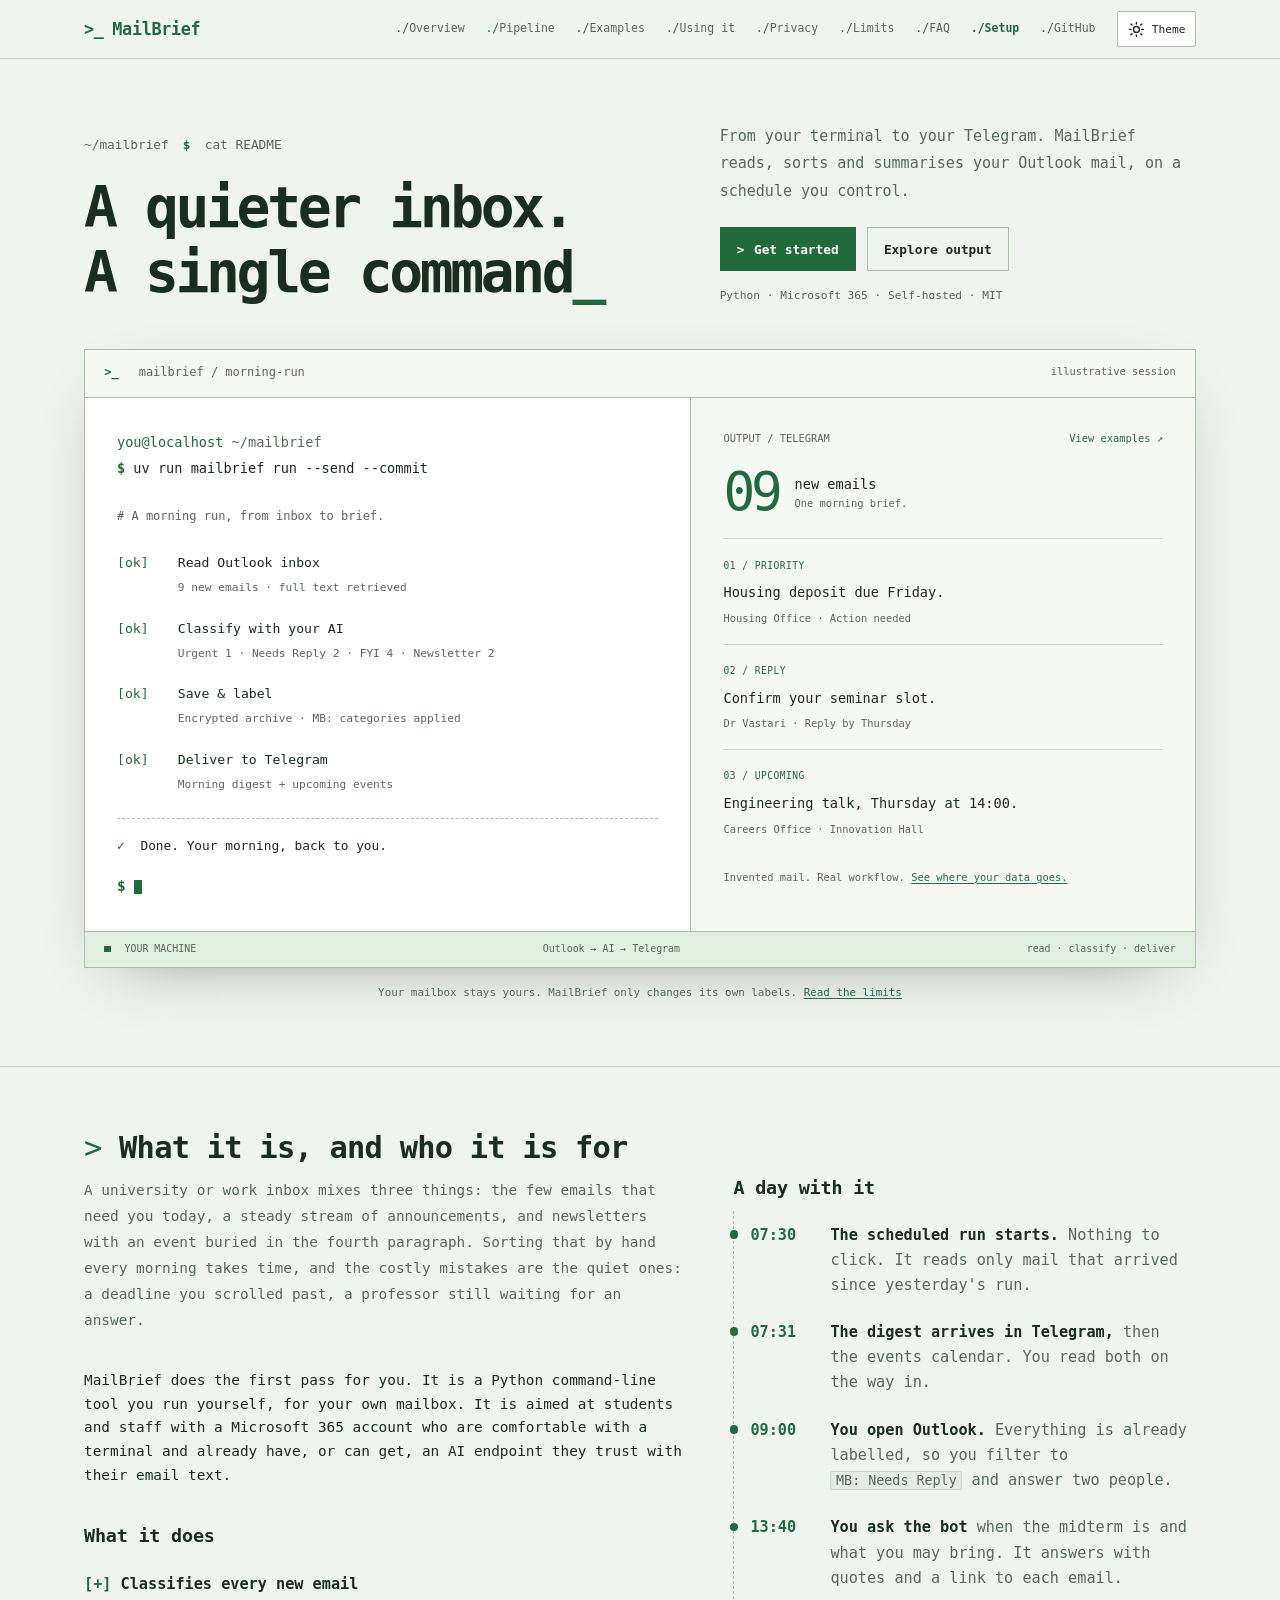
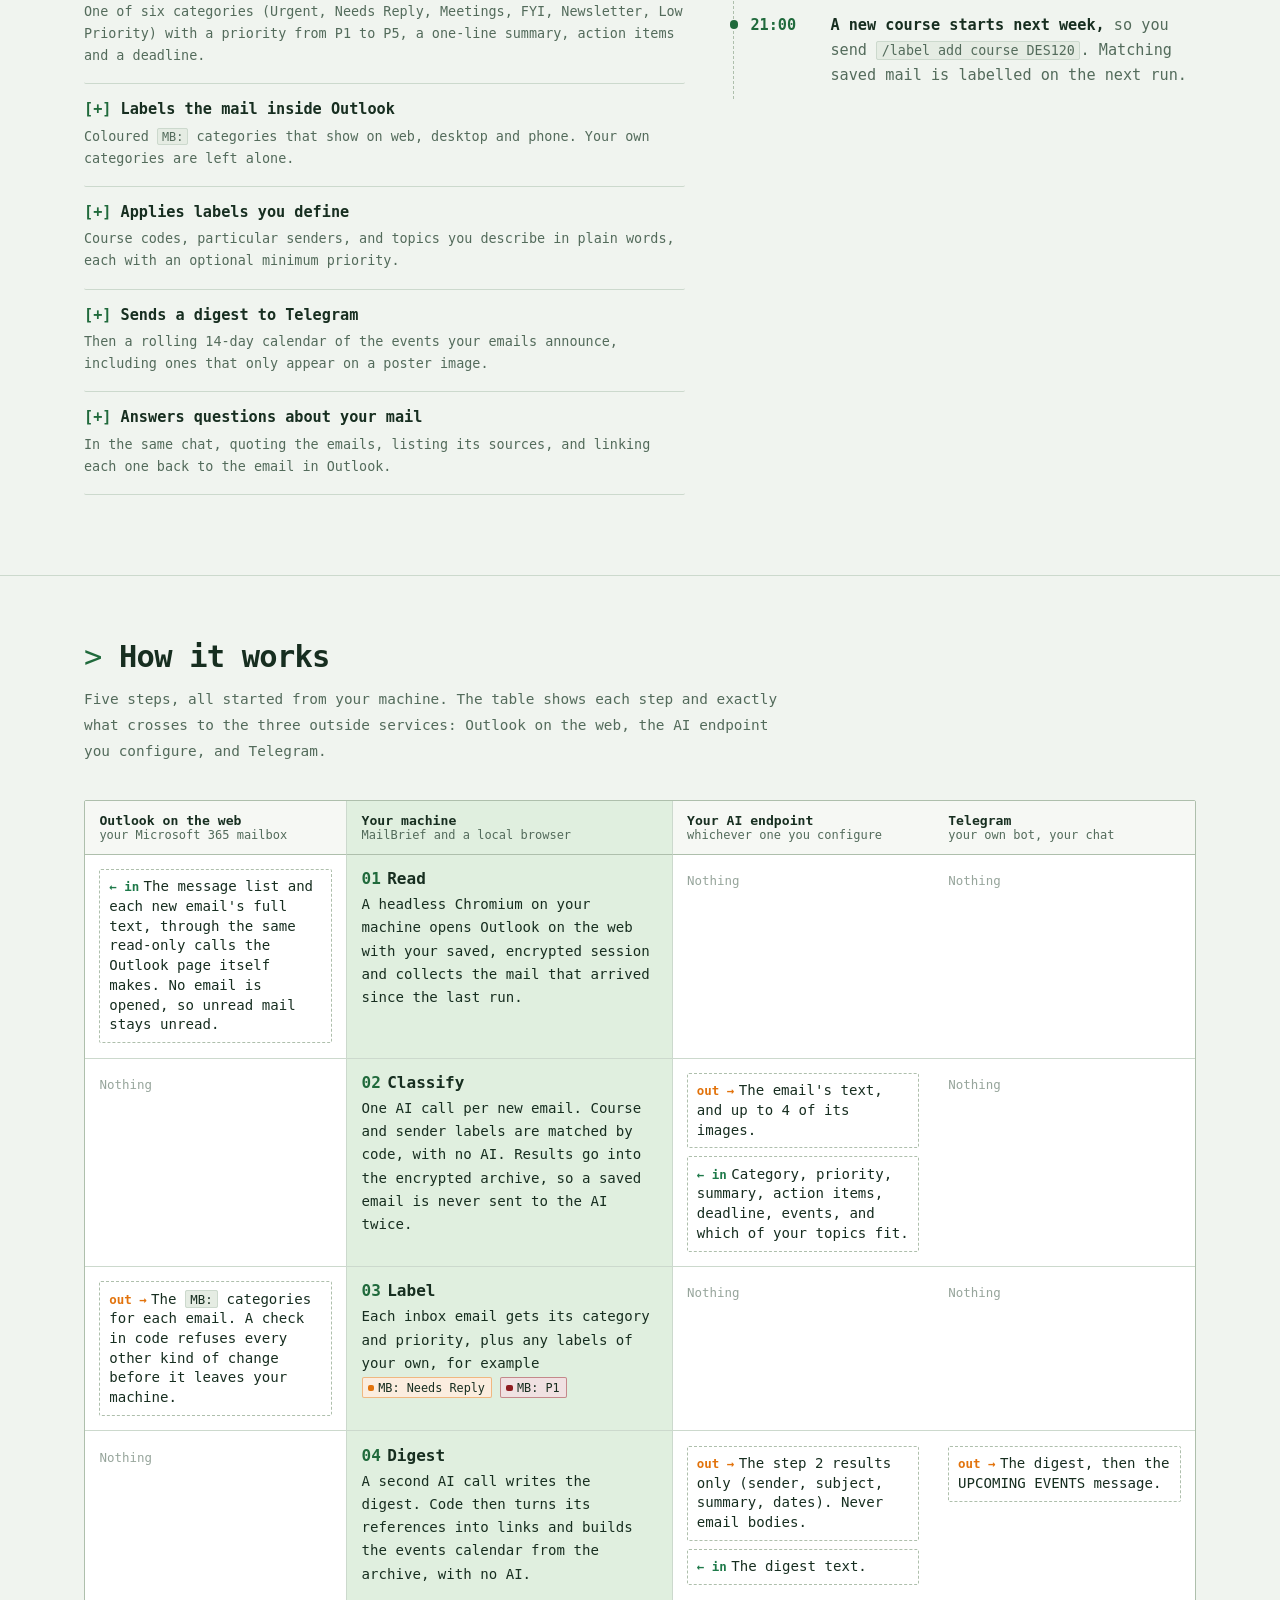
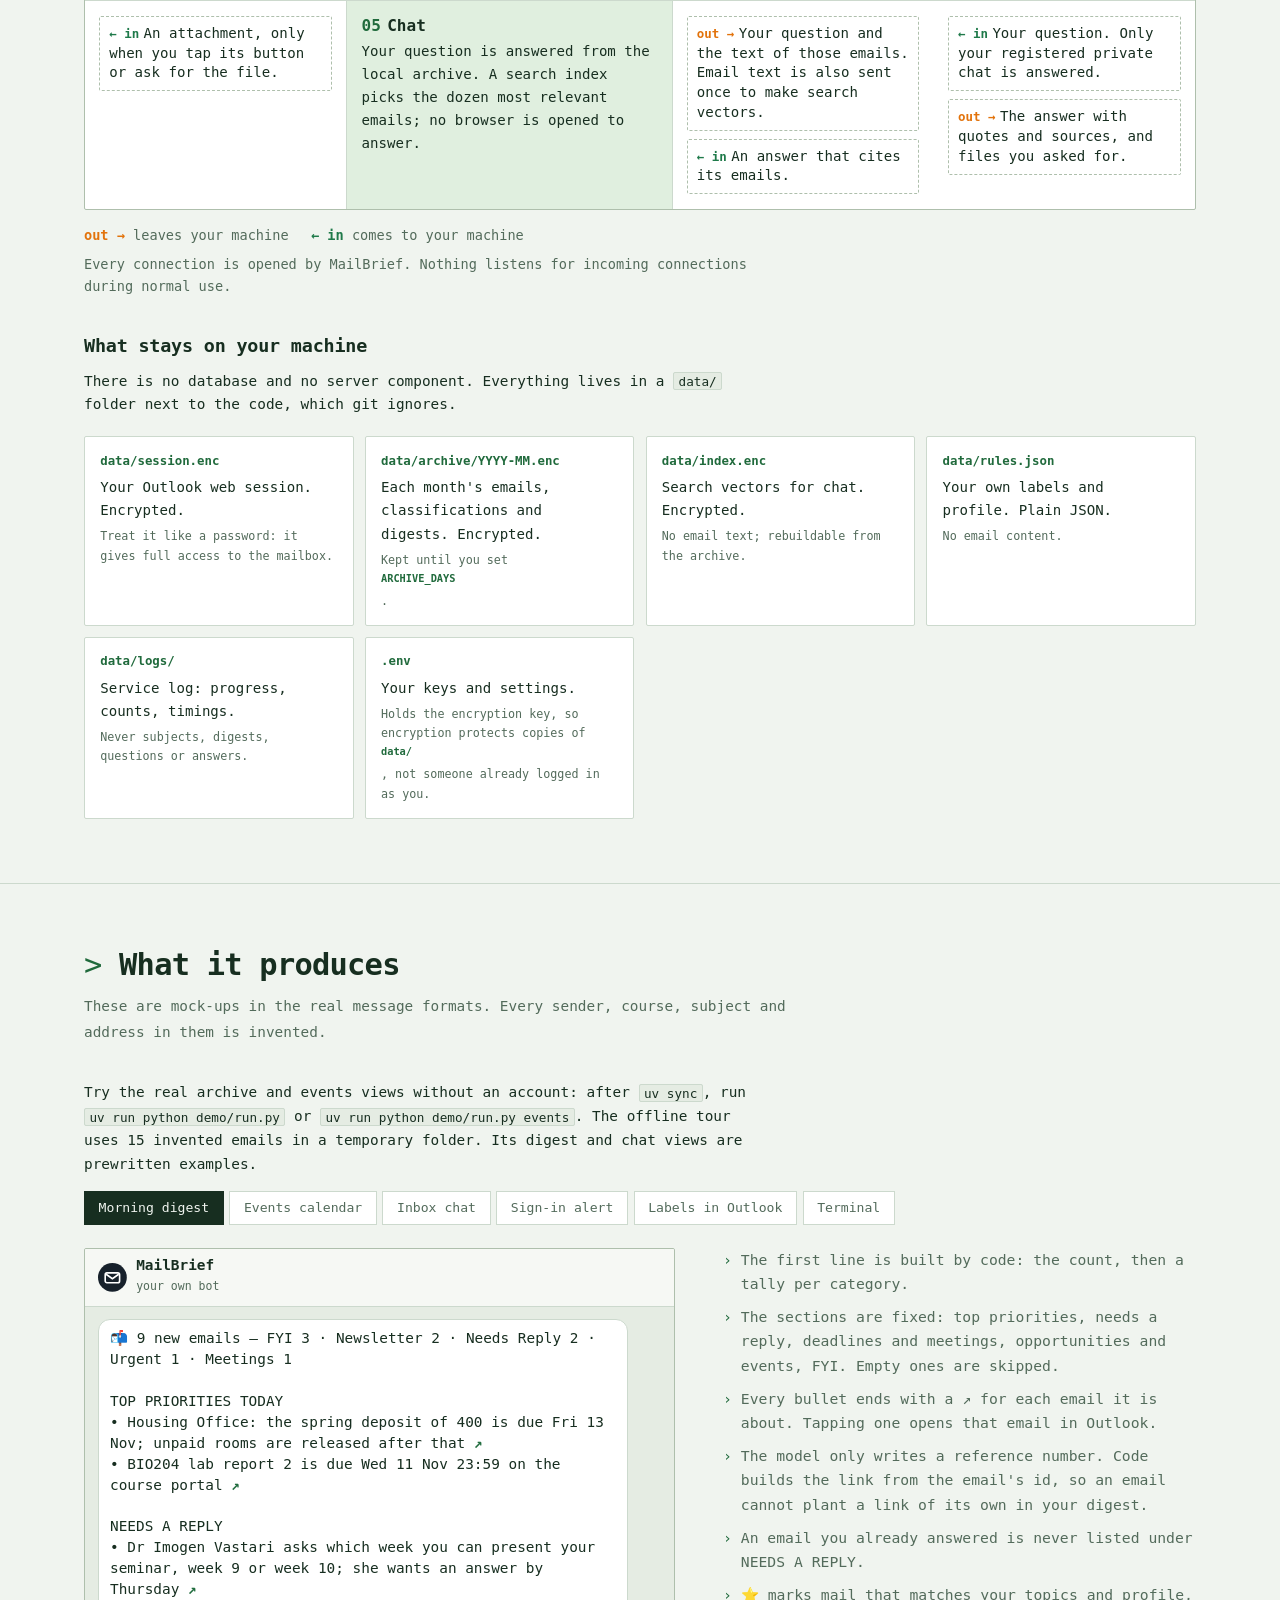
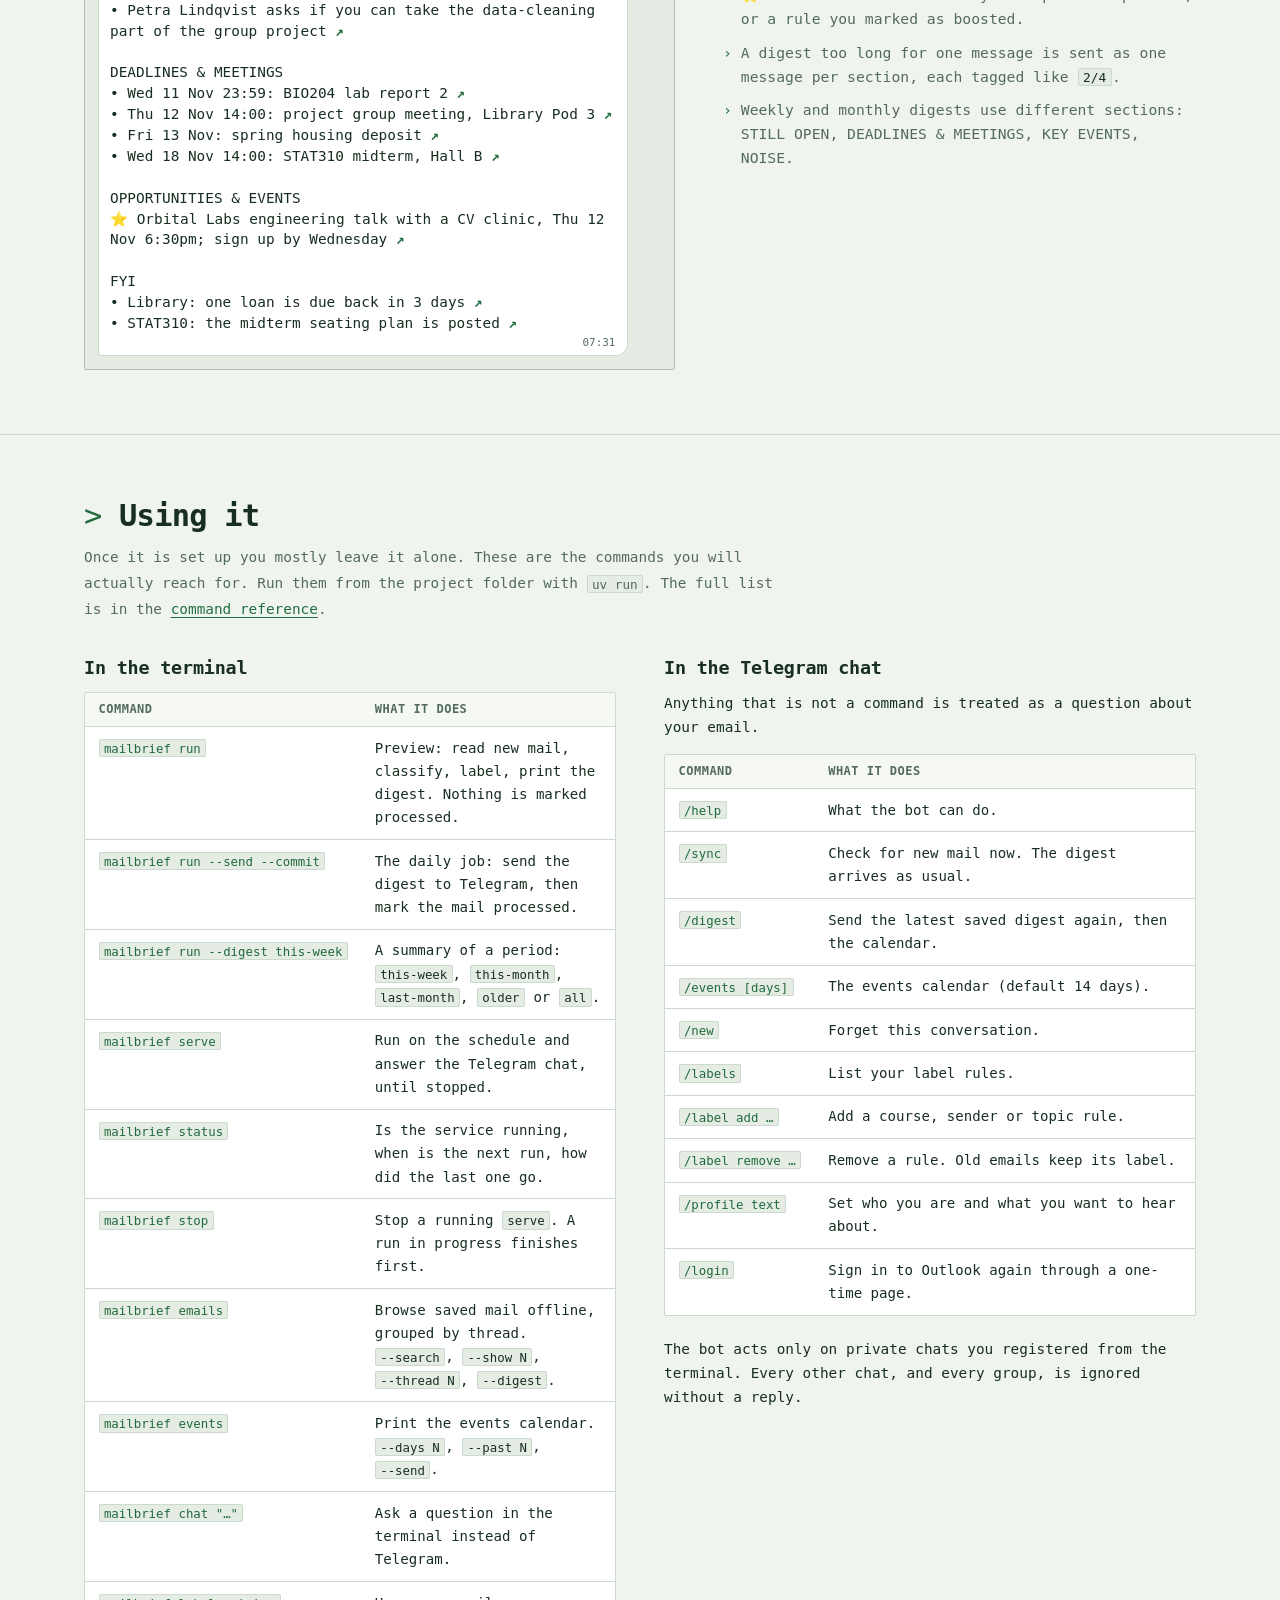
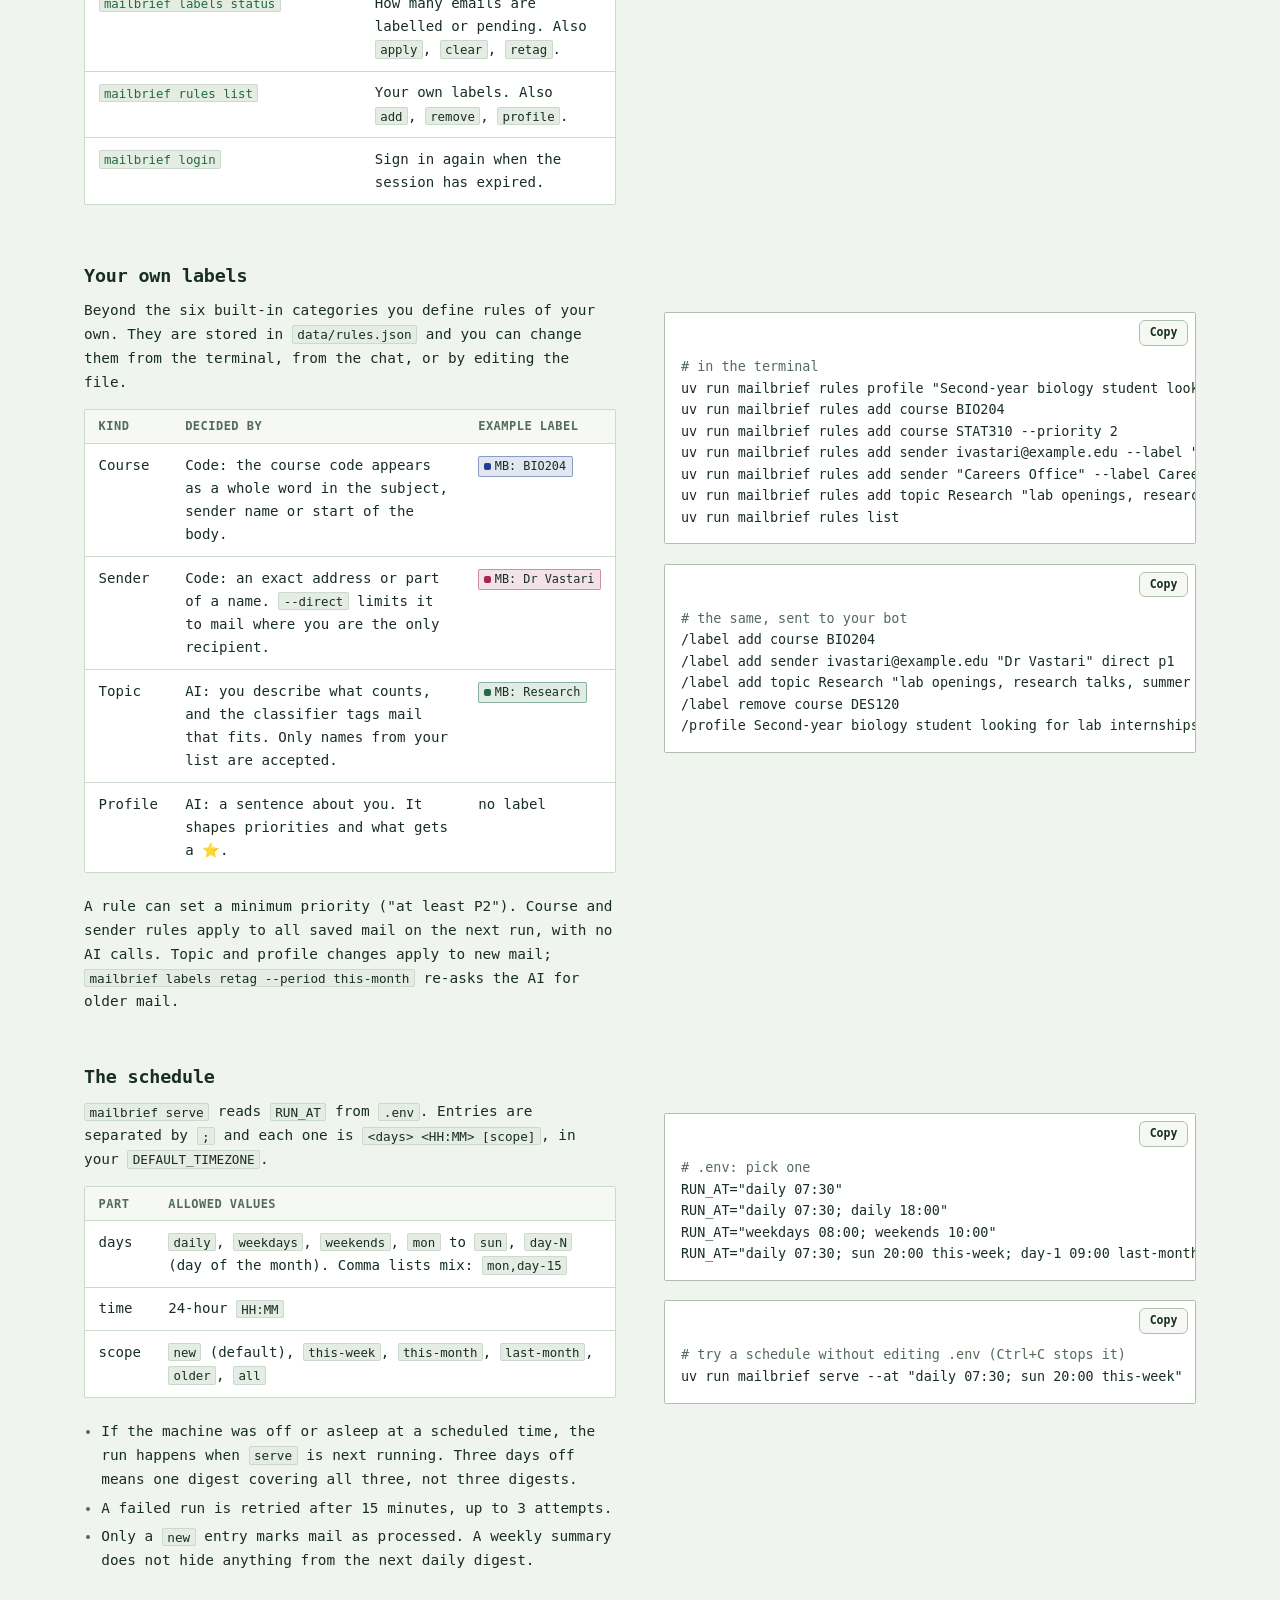
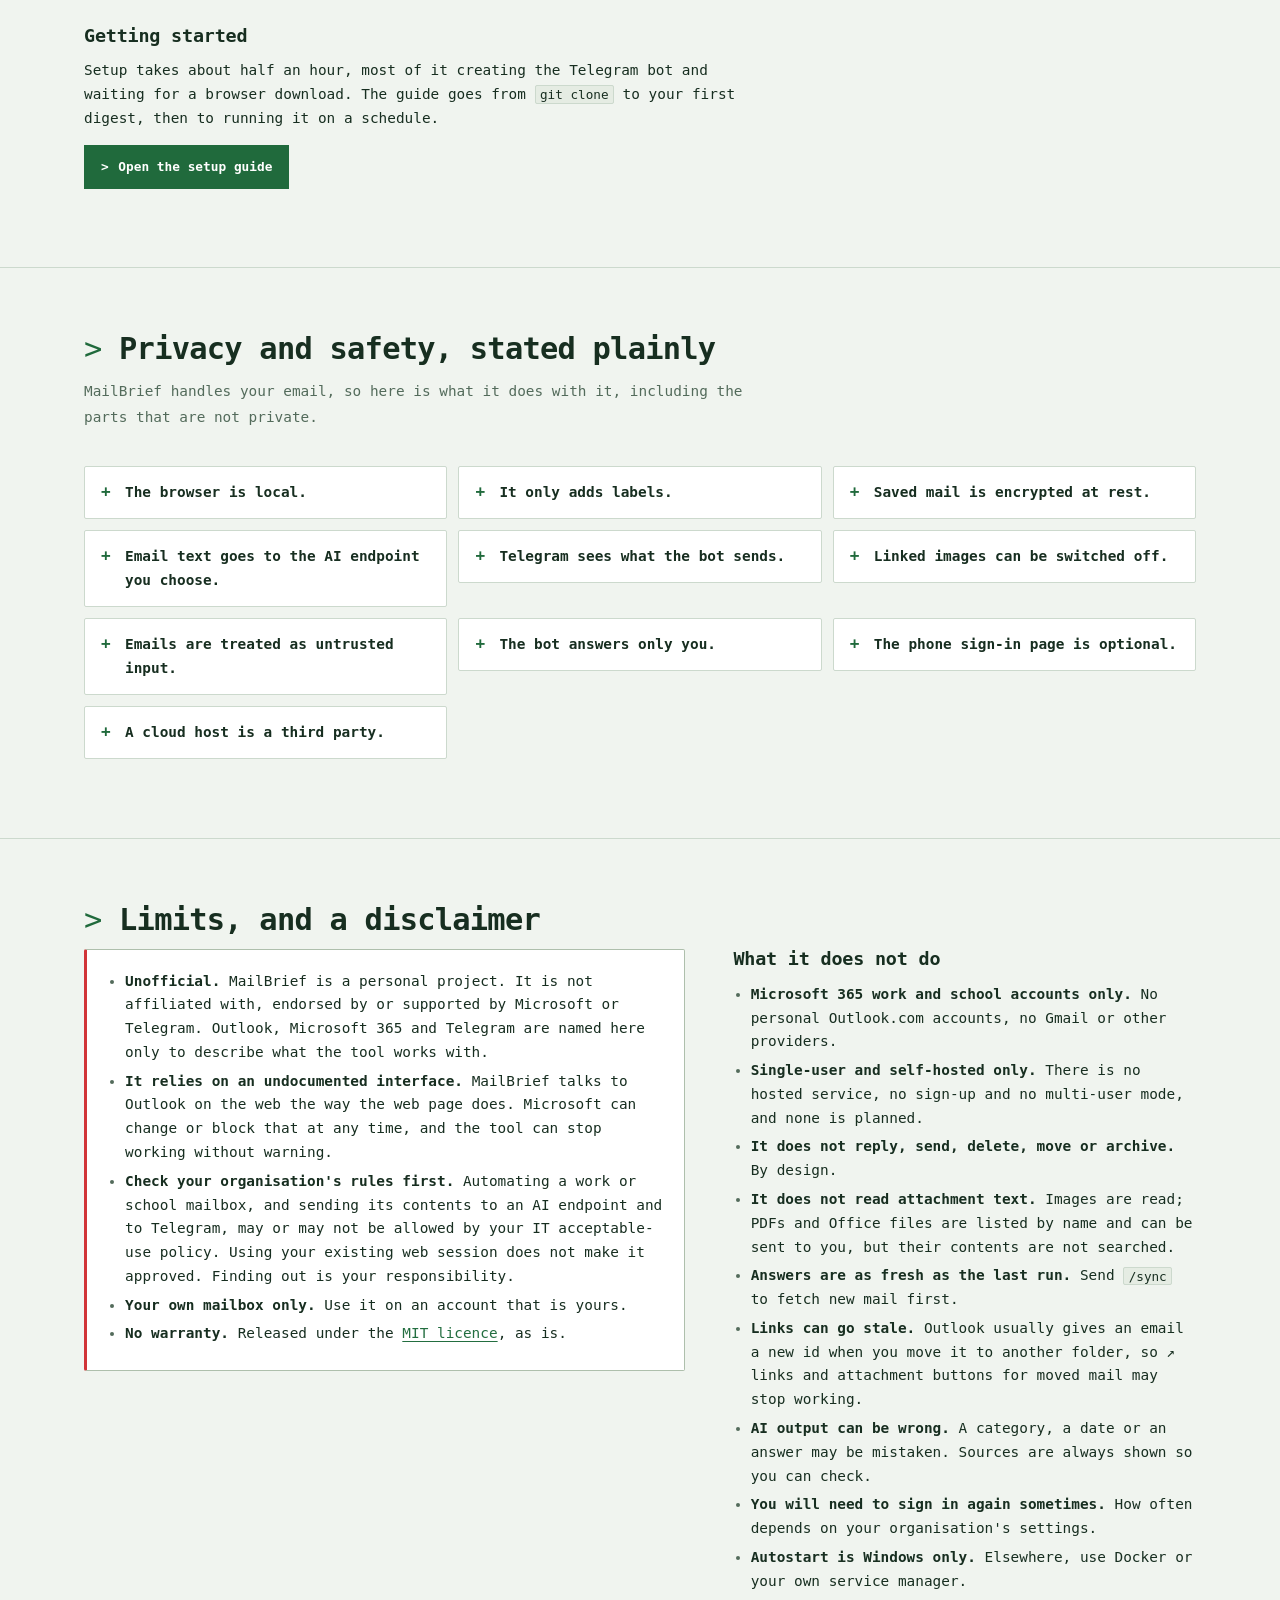
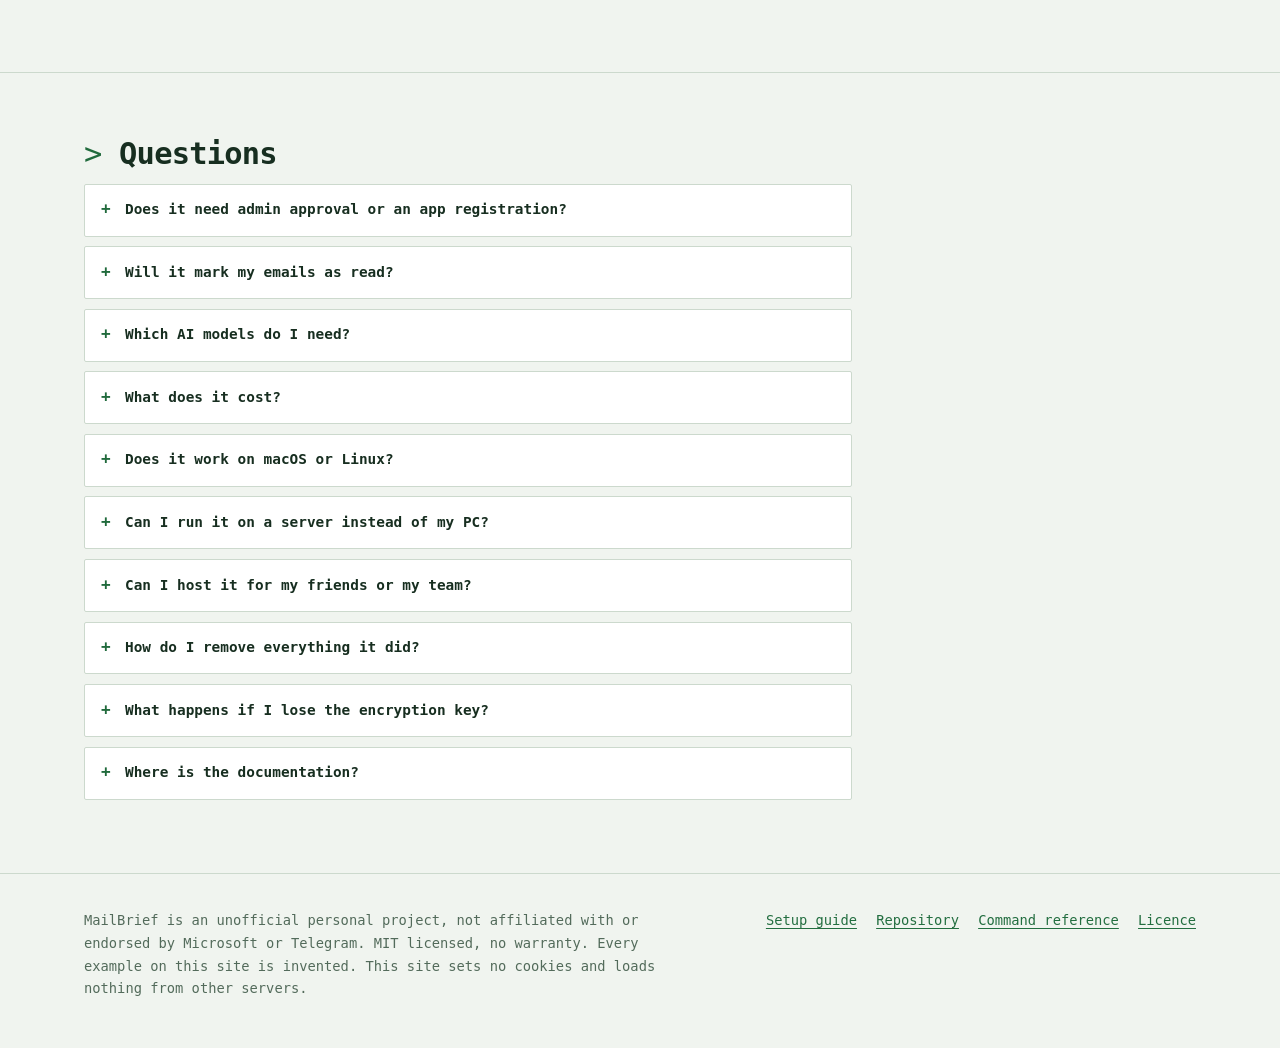
==== commit f74caa2d: "Website: rebuild the landing page around a green terminal workspace" ====
--- a/website/index.html
+++ b/website/index.html
@@ -12,7 +12,7 @@
 <meta property="og:url" content="https://kidcodert.github.io/mail-manager/">
 <meta name="twitter:card" content="summary">
 <meta name="color-scheme" content="light dark">
-<link rel="icon" href="data:image/svg+xml,%3Csvg xmlns='http://www.w3.org/2000/svg' viewBox='0 0 32 32'%3E%3Crect width='32' height='32' rx='6' fill='%2317212b'/%3E%3Crect x='5' y='10' width='22' height='15' rx='2' fill='none' stroke='%23fff' stroke-width='2.2'/%3E%3Cpath d='M6 12l10 7 10-7' fill='none' stroke='%23fff' stroke-width='2.2'/%3E%3Crect x='20' y='4' width='9' height='9' rx='2' fill='%23e2730c'/%3E%3C/svg%3E">
+<link rel="icon" href="data:image/svg+xml,%3Csvg xmlns='http://www.w3.org/2000/svg' viewBox='0 0 32 32'%3E%3Crect width='32' height='32' rx='6' fill='%2317212b'/%3E%3Crect x='5' y='10' width='22' height='15' rx='2' fill='none' stroke='%23fff' stroke-width='2.2'/%3E%3Cpath d='M6 12l10 7 10-7' fill='none' stroke='%23fff' stroke-width='2.2'/%3E%3Crect x='20' y='4' width='9' height='9' rx='2' fill='%2357d984'/%3E%3C/svg%3E">
 <link rel="stylesheet" href="style.css">
 <script>try{document.documentElement.dataset.theme=localStorage.getItem("theme")||(matchMedia("(prefers-color-scheme: dark)").matches?"dark":"light")}catch(e){}</script>
 </head>
@@ -22,26 +22,26 @@
 <header class="top">
   <div class="wrap">
     <a class="brand" href="index.html" aria-label="MailBrief home">
-      <svg viewBox="0 0 32 32" aria-hidden="true"><rect x="3" y="9" width="24" height="17" rx="3" fill="none" stroke="currentColor" stroke-width="2.4"/><path d="M4.5 11.5 15 19.5l10.5-8" fill="none" stroke="currentColor" stroke-width="2.4" stroke-linejoin="round"/><rect x="20" y="3" width="10" height="10" rx="2" fill="#e2730c"/></svg>
+      <svg viewBox="0 0 32 32" aria-hidden="true"><rect x="3" y="9" width="24" height="17" rx="3" fill="none" stroke="currentColor" stroke-width="2.4"/><path d="M4.5 11.5 15 19.5l10.5-8" fill="none" stroke="currentColor" stroke-width="2.4" stroke-linejoin="round"/><rect x="20" y="3" width="10" height="10" rx="2" fill="#57d984"/></svg>
       MailBrief
     </a>
     <nav aria-label="Sections">
       <ul>
-        <li><a href="#what">What it is</a></li>
-        <li><a href="#how">How it works</a></li>
+        <li><a href="#what">Overview</a></li>
+        <li><a href="#how">Pipeline</a></li>
         <li><a href="#examples">Examples</a></li>
         <li><a href="#using">Using it</a></li>
         <li><a href="#privacy">Privacy</a></li>
         <li><a href="#limits">Limits</a></li>
         <li><a href="#faq">FAQ</a></li>
-        <li><a class="cta" href="setup.html">Set it up</a></li>
+        <li><a class="cta" href="setup.html">Setup</a></li>
         <li><a href="https://github.com/KidCoderT/mail-manager">GitHub</a></li>
       </ul>
     </nav>
     <button class="theme" type="button" aria-label="Toggle light and dark theme" title="Toggle theme">
       <svg class="sun" viewBox="0 0 24 24" aria-hidden="true" fill="none" stroke="currentColor" stroke-width="2" stroke-linecap="round"><circle cx="12" cy="12" r="4.2"/><path d="M12 2v2.2M12 19.8V22M4.2 4.2l1.6 1.6M18.2 18.2l1.6 1.6M2 12h2.2M19.8 12H22M4.2 19.8l1.6-1.6M18.2 5.8l1.6-1.6"/></svg>
       <svg class="moon" viewBox="0 0 24 24" aria-hidden="true" fill="none" stroke="currentColor" stroke-width="2" stroke-linejoin="round"><path d="M20.5 14.5A8.5 8.5 0 0 1 9.5 3.5a8.5 8.5 0 1 0 11 11z"/></svg>
-    </button>
+    <span class="theme-label">Theme</span></button>
   </div>
 </header>
 
@@ -50,48 +50,48 @@
 <!-- ════════════════════════════ hero ════════════════════════════ -->
 <section class="hero">
   <div class="wrap">
-    <div>
-      <p class="prompt-line" aria-hidden="true">~/mail-manager <b>$</b> uv run mailbrief run --send</p>
-      <h1>Your inbox, sorted and summarised before you open it<span class="cur" aria-hidden="true">_</span></h1>
-      <p class="lede">Every morning MailBrief reads your Outlook inbox on your own machine, has an AI you choose classify each new email, labels it in Outlook, and sends you a digest on Telegram. Then you can ask it questions about your mail.</p>
-      <div class="actions">
-        <a class="btn primary" href="setup.html">Set it up</a>
-        <a class="btn" href="https://github.com/KidCoderT/mail-manager">View on GitHub ↗</a>
-      </div>
-      <ul class="badges"><li>self-hosted</li><li>single user</li><li>MIT</li><li>Microsoft 365</li><li>labels only, never deletes</li></ul>
-      <p class="facts">Unofficial: not affiliated with Microsoft or Telegram. It never deletes, moves, sends or marks anything as read. <a href="#limits">Read the limits first.</a></p>
-    </div>
-
-    <div class="scene" role="img" aria-label="Illustration: an inbox with MailBrief labels, and the digest message it sends. All emails are invented.">
-      <div class="inbox">
-        <div class="inbox-bar"><b>Focused</b><span>Other</span><span>Tue 10 Nov</span></div>
-        <ol>
-          <li><span class="from">Housing Office</span><span class="when">06:58</span><span class="subj">Reminder: spring deposit due Friday</span>
-            <span class="chips" style="--i:0"><span class="chip c-red">MB: Urgent</span><span class="chip c-darkred">MB: P1</span></span></li>
-          <li><span class="from">Dr Imogen Vastari</span><span class="when">Mon 21:14</span><span class="subj">Re: your seminar slot</span>
-            <span class="chips" style="--i:1"><span class="chip c-orange">MB: Needs Reply</span><span class="chip c-darkred">MB: P1</span><span class="chip c-cranberry">MB: Dr Vastari</span><span class="chip c-darkblue">MB: BIO204</span></span></li>
-          <li><span class="from">Careers Office</span><span class="when">Mon 17:30</span><span class="subj">Orbital Labs engineering talk, this Thursday</span>
-            <span class="chips" style="--i:2"><span class="chip c-green">MB: Newsletter</span><span class="chip c-orange">MB: P2</span><span class="chip c-cranberry">MB: Careers</span></span></li>
-          <li class="read"><span class="from">STAT310 Teaching Team</span><span class="when">Mon 16:02</span><span class="subj">Midterm seating plan posted</span>
-            <span class="chips" style="--i:3"><span class="chip c-blue">MB: FYI</span><span class="chip c-orange">MB: P2</span><span class="chip c-darkblue">MB: STAT310</span></span></li>
-          <li class="read"><span class="from">Campus Weekly</span><span class="when">Mon 12:00</span><span class="subj">This week at Harrowmere</span>
-            <span class="chips" style="--i:4"><span class="chip c-green">MB: Newsletter</span><span class="chip c-grey">MB: P5</span></span></li>
-        </ol>
-      </div>
-      <div class="tg">
-        <div class="tg-head">
-          <svg viewBox="0 0 32 32" aria-hidden="true"><circle cx="16" cy="16" r="16" fill="#17212b"/><rect x="8" y="11" width="16" height="11" rx="2" fill="none" stroke="#fff" stroke-width="1.8"/><path d="M9 12.5l7 5 7-5" fill="none" stroke="#fff" stroke-width="1.8"/></svg>
-          <div><b>MailBrief</b><small>your own bot</small></div>
-        </div>
-        <div class="tg-body">
-<div class="msg">📬 9 new emails — FYI 3 · Newsletter 2 · Needs Reply 2 · Urgent 1 · Meetings 1
-
-TOP PRIORITIES TODAY
-• Housing Office: the spring deposit is due Fri 13 Nov <span class="lnk">↗</span>
-• Dr Vastari needs your seminar week by Thursday <span class="lnk">↗</span><time>07:31</time></div>
-        </div>
-      </div>
-    </div>
+    <div class="hero-intro">
+      <div>
+        <p class="prompt-line"><span>~/mailbrief</span> <b>$</b> cat README</p>
+        <h1>A quieter inbox.<br>A single command<span class="cur" aria-hidden="true">_</span></h1>
+      </div>
+      <div class="hero-about">
+        <p class="lede">From your terminal to your Telegram. MailBrief reads, sorts and summarises your Outlook mail, on a schedule you control.</p>
+        <div class="actions">
+          <a class="btn primary" href="setup.html">Get started</a>
+          <a class="btn" href="#examples">Explore output</a>
+        </div>
+        <p class="hero-meta">Python &middot; Microsoft 365 &middot; Self-hosted &middot; MIT</p>
+      </div>
+    </div>
+
+    <div class="shell scene" aria-label="Illustrated MailBrief terminal session with invented mail">
+      <div class="shell-bar"><span><b aria-hidden="true">&gt;_</b> mailbrief / morning-run</span><span class="shell-hint">illustrative session</span></div>
+      <div class="shell-grid">
+        <div class="shell-session">
+          <p class="shell-command"><span>you@localhost</span> <span class="shell-path">~/mailbrief</span><br><b>$</b> uv run mailbrief run --send --commit</p>
+          <p class="shell-comment"># A morning run, from inbox to brief.</p>
+          <ol class="run-log" aria-label="Example run stages">
+            <li><span class="log-state">[ok]</span><div>Read Outlook inbox<small>9 new emails &middot; full text retrieved</small></div></li>
+            <li><span class="log-state">[ok]</span><div>Classify with your AI<small>Urgent 1 &middot; Needs Reply 2 &middot; FYI 4 &middot; Newsletter 2</small></div></li>
+            <li><span class="log-state">[ok]</span><div>Save &amp; label<small>Encrypted archive &middot; MB: categories applied</small></div></li>
+            <li><span class="log-state">[ok]</span><div>Deliver to Telegram<small>Morning digest + upcoming events</small></div></li>
+          </ol>
+          <div class="shell-result"><span>&#10003;</span> Done. Your morning, back to you.</div>
+          <p class="shell-prompt" aria-hidden="true"><b>$</b> <span class="cursor-block"></span></p>
+        </div>
+        <div class="shell-output">
+          <div class="output-label"><span>OUTPUT / TELEGRAM</span><a href="#examples">View examples &#8599;</a></div>
+          <div class="brief-heading"><span>09</span><div>new emails<small>One morning brief.</small></div></div>
+          <div class="brief-item"><span class="brief-tag">01 / PRIORITY</span><p>Housing deposit due Friday.</p><small>Housing Office &middot; Action needed</small></div>
+          <div class="brief-item"><span class="brief-tag">02 / REPLY</span><p>Confirm your seminar slot.</p><small>Dr Vastari &middot; Reply by Thursday</small></div>
+          <div class="brief-item"><span class="brief-tag">03 / UPCOMING</span><p>Engineering talk, Thursday at 14:00.</p><small>Careers Office &middot; Innovation Hall</small></div>
+          <p class="output-note">Invented mail. Real workflow. <a href="#privacy">See where your data goes.</a></p>
+        </div>
+      </div>
+      <div class="shell-status"><span><i aria-hidden="true"></i> YOUR MACHINE</span><span>Outlook &rarr; AI &rarr; Telegram</span><span>read &middot; classify &middot; deliver</span></div>
+    </div>
+    <p class="hero-footnote">Your mailbox stays yours. MailBrief only changes its own labels. <a href="#limits">Read the limits</a></p>
   </div>
 </section>
 
--- a/website/style.css
+++ b/website/style.css
@@ -1,21 +1,21 @@
 /* MailBrief site. Plain CSS, system fonts only, no external requests.
-   Look: a calm terminal. Mono headings, window-framed mock-ups, one amber accent.
+   Look: a calm terminal. Mono headings, window-framed mock-ups, a green shell palette.
    Theme: light-dark() follows the OS; site.js pins it via html[data-theme] when the toggle is used. */
 
 :root {
   color-scheme: light dark;
-  --paper:   light-dark(#f7f5f0, #0e1013);
-  --surface: light-dark(#ffffff, #15181d);
-  --sunk:    light-dark(#efece5, #0a0c0f);
-  --raise:   light-dark(#faf9f6, #1b1f25);
-  --ink:     light-dark(#1b1d21, #e6e8ec);
-  --muted:   light-dark(#5f6670, #8d94a0);
-  --line:    light-dark(#e2ded4, #252a32);
-  --line-2:  light-dark(#cfcabd, #343a44);
-  --accent:  light-dark(#b0620a, #f4b25b);
-  --accent-ink: light-dark(#ffffff, #1a1206);
-  --accent-wash: light-dark(#fbefdc, #2a2114);
-  --link:    light-dark(#0b5cad, #84c1ff);
+  --paper:   light-dark(#f0f4ef, #0a100d);
+  --surface: light-dark(#ffffff, #0e1712);
+  --sunk:    light-dark(#e5ece3, #080d0a);
+  --raise:   light-dark(#f6f8f4, #132018);
+  --ink:     light-dark(#172e20, #d3e1d6);
+  --muted:   light-dark(#536b5b, #91a797);
+  --line:    light-dark(#ccd9cd, #23372a);
+  --line-2:  light-dark(#aebfac, #314b39);
+  --accent:  light-dark(#206a3c, #73e69a);
+  --accent-ink: light-dark(#ffffff, #08150c);
+  --accent-wash: light-dark(#e0efdf, #14291c);
+  --link:    light-dark(#236e40, #8de4a9);
   --ok:      light-dark(#1f7a4a, #7dd8a3);
   --term-bg: #0d0f12;
   --term-ink: #dfe3e8;
@@ -38,11 +38,11 @@
 
   --mono: ui-monospace, "Cascadia Code", "Cascadia Mono", "JetBrains Mono", "SF Mono", Menlo, Consolas, "DejaVu Sans Mono", monospace;
   --display: var(--mono);
-  --body: system-ui, -apple-system, "Segoe UI", Roboto, "Helvetica Neue", Arial, sans-serif;
+  --body: var(--mono);
 
   --wrap: 72rem;
   --prose: 42rem;
-  --r: 10px;
+  --r: 2px;
 }
 :root[data-theme="light"] { color-scheme: light; }
 :root[data-theme="dark"] { color-scheme: dark; }
@@ -176,47 +176,7 @@
   border: 1px solid var(--line-2); border-radius: var(--r);
   box-shadow: 0 1px 0 color-mix(in srgb, var(--ink) 4%, transparent), 0 18px 40px -28px rgb(0 0 0 / 0.45);
 }
-.inbox-bar::before, .tg-head::before, .term-bar::before {
-  content: ""; flex: none; width: 2.6rem; height: 0.62rem; margin-right: 0.4rem;
-  background:
-    radial-gradient(circle at 0.31rem 50%, #ff5f57 0.3rem, transparent 0.32rem),
-    radial-gradient(circle at 1.3rem 50%, #febc2e 0.3rem, transparent 0.32rem),
-    radial-gradient(circle at 2.29rem 50%, #28c840 0.3rem, transparent 0.32rem);
-}
-
 /* ── hero ───────────────────────────────────────────────────────────── */
-
-.hero {
-  padding: clamp(2.5rem, 7vw, 5.5rem) 0 clamp(2.5rem, 6vw, 5rem);
-  background:
-    radial-gradient(60rem 30rem at 85% -10%, var(--accent-wash), transparent 70%),
-    radial-gradient(circle, color-mix(in srgb, var(--ink) 9%, transparent) 1px, transparent 1.2px) 0 0 / 22px 22px;
-}
-.hero .wrap { display: grid; gap: 2.5rem; align-items: center; }
-@media (min-width: 60rem) { .hero .wrap { grid-template-columns: 1fr 1fr; gap: 3.5rem; } }
-.hero h1 .cur { color: var(--accent); font-weight: 400; animation: blink 1.1s steps(1) infinite; }
-.prompt-line { font: 0.85rem/1.2 var(--mono); color: var(--muted); margin-bottom: 1.1rem; }
-.prompt-line b { color: var(--ok); font-weight: 600; }
-.hero p.lede { font-size: 1.12rem; margin-top: 1.2rem; max-width: 33rem; color: color-mix(in srgb, var(--ink) 82%, var(--muted)); }
-.hero .facts { color: var(--muted); font-size: 0.9rem; max-width: 34rem; }
-.badges { display: flex; flex-wrap: wrap; gap: 0.4rem; list-style: none; padding: 0; margin: 0 0 1rem; max-width: none; }
-.badges li { margin: 0; font: 0.76rem/1 var(--mono); padding: 0.4rem 0.55rem; border: 1px solid var(--line-2); border-radius: 999px; color: var(--muted); background: var(--surface); }
-.badges li::before { content: "✓ "; color: var(--ok); }
-.actions { display: flex; flex-wrap: wrap; gap: 0.6rem; margin: 1.6rem 0 1.3rem; }
-.btn {
-  display: inline-flex; align-items: center; gap: 0.5em; padding: 0.68rem 1rem; border-radius: 8px;
-  font: 600 0.9rem/1 var(--mono); text-decoration: none;
-  border: 1px solid var(--line-2); color: var(--ink); background: var(--surface);
-  transition: border-color .15s, transform .15s, background .15s;
-}
-.btn:hover { border-color: var(--accent); transform: translateY(-1px); }
-.btn.primary { background: var(--accent); border-color: var(--accent); color: var(--accent-ink); }
-.btn.primary::before { content: "$"; opacity: 0.6; }
-.btn.primary:hover { background: color-mix(in srgb, var(--accent) 88%, var(--ink)); }
-
-.scene { position: relative; padding-bottom: 5.5rem; min-width: 0; }
-.scene .tg { position: absolute; right: -0.5rem; bottom: 0; width: min(21rem, 86%); }
-@media (max-width: 30rem) { .scene { padding-bottom: 0; } .scene .tg { position: static; width: auto; margin-top: 1rem; } }
 
 /* ── mock: Outlook-style message list ───────────────────────────────── */
 
@@ -238,10 +198,7 @@
 .inbox li:not(.read) .subj { color: var(--ink); }
 .inbox .chips { grid-column: 1 / -1; display: flex; flex-wrap: wrap; gap: 0.3rem; margin-top: 0.3rem; }
 
-/* the one orchestrated moment: labels land on the hero inbox, top to bottom */
-@media (prefers-reduced-motion: no-preference) {
-  .scene .chip { animation: land 0.35s both cubic-bezier(.2, .8, .3, 1.2); animation-delay: calc(0.5s + var(--i, 0) * 0.28s); }
-  .scene .tg { animation: rise 0.5s both ease-out; animation-delay: 2.1s; }
+.tg { animation: rise 0.5s both ease-out; animation-delay: 2.1s; }
 }
 @keyframes land { from { opacity: 0; transform: translateY(-5px) scale(0.92); } }
 @keyframes rise { from { opacity: 0; transform: translateY(12px); } }
@@ -361,9 +318,9 @@
 .code button {
   position: absolute; top: 0.5rem; right: 0.5rem;
   font: 600 0.72rem/1 var(--mono); padding: 0.38rem 0.6rem; cursor: pointer;
-  background: #1c2027; color: #cfd5dd; border: 1px solid #343a44; border-radius: 6px;
-}
-.code button:hover { border-color: #f4b25b; color: #f4b25b; }
+  background: #1c2027; color: #cfd5dd; border: 1px solid #314b39; border-radius: 6px;
+}
+.code button:hover { border-color: #73e69a; color: #73e69a; }
 .code button.done { background: #1f7a4a; border-color: #1f7a4a; color: #fff; }
 
 .term { background: var(--term-bg); color: var(--term-ink); border-color: #262b33; overflow: hidden; font-size: 0.8rem; }
@@ -371,7 +328,7 @@
 .term pre { margin: 0; padding: 0.9rem 1rem; overflow-x: auto; line-height: 1.55; }
 .term .d { color: var(--term-dim); }
 .term .p { color: #7dd8a3; }
-.term .y { color: #f4b25b; }
+.term .y { color: #73e69a; }
 
 /* ── tabs: terminal tabs ────────────────────────────────────────────── */
 
@@ -467,12 +424,88 @@
 @media (max-width: 40rem) { :not(pre) > code { white-space: normal; overflow-wrap: anywhere; } }
 .js [data-chat-demo] .tg-body { max-height: 34rem; overflow-y: auto; }
 .js .code pre { padding-top: 2.7rem; } /* the Copy button gets its own strip, never over code */
-.js .code pre::before {
-  content: ""; position: absolute; top: 0.95rem; left: 1rem; width: 2.6rem; height: 0.62rem;
-  background:
-    radial-gradient(circle at 0.31rem 50%, #ff5f57 0.3rem, transparent 0.32rem),
-    radial-gradient(circle at 1.3rem 50%, #febc2e 0.3rem, transparent 0.32rem),
-    radial-gradient(circle at 2.29rem 50%, #28c840 0.3rem, transparent 0.32rem);
-}
 .prompt-line { white-space: nowrap; overflow: hidden; text-overflow: ellipsis; }
 .hero .wrap > * { min-width: 0; }
+
+/* The command and its output share a single shell workspace. */
+.hero { background: var(--paper); }
+.hero-intro { display: grid; gap: 2rem; align-items: end; margin-bottom: 2.7rem; }
+.hero h1 { font-size: clamp(2rem, 4.4vw, 3.65rem); line-height: 1.16; letter-spacing: -.06em; }
+.hero h1 .cur { color: var(--accent); }
+.prompt-line { font: .8rem/1.5 var(--mono); color: var(--muted); margin-bottom: 1.3rem; }
+.prompt-line b { color: var(--accent); margin: 0 .5em; }
+.hero p.lede { color: var(--muted); font-size: .94rem; line-height: 1.8; margin: 0; max-width: 37rem; }
+.hero-meta { font-size: .7rem; color: var(--muted); margin: 0; }
+.actions { display: flex; flex-wrap: wrap; gap: .7rem; margin: 1.4rem 0 1rem; }
+.btn { display: inline-flex; align-items: center; gap: .6rem; padding: .85rem 1rem; border: 1px solid var(--line-2); color: var(--ink); font: 600 .8rem var(--mono); text-decoration: none; }
+.btn.primary { background: var(--accent); border-color: var(--accent); color: var(--accent-ink); }
+.btn.primary::before { content: ">"; }
+.btn:hover { border-color: var(--accent); text-decoration: underline; }
+.shell { border: 1px solid var(--line-2); background: var(--surface); box-shadow: 0 20px 65px -35px #0007; }
+.shell-bar { display: flex; justify-content: space-between; gap: 1rem; padding: .85rem 1.2rem; border-bottom: 1px solid var(--line-2); font-size: .75rem; color: var(--muted); background: var(--raise); }
+.shell-bar b { color: var(--accent); margin-right: .8rem; }
+.shell-hint { font-size: .65rem; }
+.shell-grid { display: grid; }
+.shell-session { padding: clamp(1rem, 3vw, 2rem); min-width: 0; }
+.shell-command { font-size: .85rem; line-height: 1.9; overflow-wrap: anywhere; }
+.shell-command > span:first-child, .shell-command b { color: var(--accent); }
+.shell-path { color: var(--muted); }
+.shell-comment { font-size: .75rem; color: var(--muted); margin: 1.6rem 0; }
+.run-log { list-style: none; padding: 0; margin: 0; max-width: none; }
+.run-log li { display: grid; grid-template-columns: 3rem minmax(0,1fr); gap: .8rem; font-size: .82rem; margin: 0 0 1.3rem; }
+.log-state { color: var(--accent); }
+.run-log small { display: block; font-size: .7rem; color: var(--muted); margin-top: .25rem; line-height: 1.7; }
+.shell-result { border-top: 1px dashed var(--line-2); padding-top: 1rem; margin-top: 1.5rem; font-size: .8rem; }
+.shell-result span { color: var(--accent); margin-right: .5rem; }
+.shell-prompt { color: var(--accent); margin: 1.2rem 0 0; }
+.cursor-block { display: inline-block; height: 1em; width: .5em; background: var(--accent); vertical-align: middle; animation: blink 1.3s steps(1) infinite; }
+.shell-output { border-top: 1px solid var(--line-2); padding: clamp(1rem, 3vw, 2rem); background: var(--raise); }
+.output-label { display: flex; flex-wrap: wrap; justify-content: space-between; gap: .5rem; font-size: .65rem; color: var(--muted); }
+.output-label a { text-decoration: none; }
+.brief-heading { display: flex; align-items: center; gap: 1rem; margin: 1.2rem 0; }
+.brief-heading > span { font-size: 3.3rem; line-height: 1; color: var(--accent); letter-spacing: -.08em; }
+.brief-heading > div { font-size: .85rem; }
+.brief-heading small { display: block; font-size: .65rem; color: var(--muted); }
+.brief-item { border-top: 1px solid var(--line); padding: .85rem 0; }
+.brief-tag { font-size: .6rem; color: var(--accent); letter-spacing: .05em; }
+.brief-item p { font-size: .85rem; margin: .3rem 0 .15rem; }
+.brief-item small { font-size: .65rem; color: var(--muted); }
+.output-note { color: var(--muted); font-size: .65rem; margin: .9rem 0 0; }
+.shell-status { display: flex; flex-wrap: wrap; justify-content: space-between; gap: .5rem 1rem; padding: .6rem 1.2rem; background: var(--accent-wash); border-top: 1px solid var(--line-2); color: var(--muted); font-size: .62rem; }
+.shell-status i { display: inline-block; width: .4rem; height: .4rem; background: var(--accent); margin-right: .5rem; }
+.hero-footnote { max-width: none; text-align: center; color: var(--muted); font-size: .68rem; margin: 1rem 0 0; }
+@media(min-width: 60rem) { .hero-intro { grid-template-columns: 1.2fr 1fr; gap: 4rem; } }
+@media(min-width: 48rem) { .shell-grid { grid-template-columns: 1.2fr 1fr; } .shell-output { border-top: 0; border-left: 1px solid var(--line-2); } }
+@media(max-width: 35rem) { .shell-hint { display: none; } .shell-status span:last-child { display: none; } }
+
+/* The same restrained shell styling carries through the manual. */
+body { font-size: .9rem; }
+.top { background: var(--paper); backdrop-filter: none; }
+.top .wrap { flex-wrap: wrap; padding-top: .7rem; padding-bottom: .7rem; }
+.brand { color: var(--accent); }
+.brand svg { display: none; }
+.brand::before { content: ">_"; color: var(--accent); }
+.brand::after { display: none; }
+.top nav a { border-radius: 0; font-size: .72rem; }
+.top nav a::before { content: "./"; color: var(--accent); }
+.theme { width: auto; min-width: 44px; height: 36px; gap: .45rem; padding: 0 .6rem; border-radius: 2px; font: .7rem var(--mono); }
+.js .theme { display: flex; }
+@media(max-width: 65rem) { .top nav { order: 3; width: 100%; } .theme { margin-left: auto; } html { scroll-padding-top: 7rem; } }
+main > section { padding: clamp(2.5rem, 5vw, 4rem) 0; }
+main > section:nth-of-type(odd):not(.hero) { background: var(--paper); }
+h2 { font-size: clamp(1.3rem, 2.5vw, 1.9rem); }
+h3::before { content: ""; }
+main > section > .wrap > h2::before, .page-head h1::before, #trouble::before { content: "> "; }
+.features { display: block; }
+.features li { border: 0; border-bottom: 1px solid var(--line); padding: 1rem 0; background: none; font-size: .84rem; }
+.features b::before { content: "[+] "; color: var(--accent); }
+.intro { font-size: .9rem; line-height: 1.8; }
+.inbox, .tg, .term, .code pre, .lanes, .disclaimer { box-shadow: none; }
+.chip, .note, .flow, .ask-row button, .btns span, .top nav a, :not(pre) > code { border-radius: 2px; }
+.code button:hover { color: var(--accent); border-color: var(--accent); }
+[role="tab"] { border-radius: 0; }
+.term-bar::before { content: ">_"; color: var(--accent); margin-right: .7rem; }
+.code pre, .term { background: var(--surface); color: var(--ink); border-color: var(--line-2); }
+.code .c, .term .d { color: var(--muted); }
+.term-bar { background: var(--raise); border-color: var(--line); color: var(--muted); }
+.code button { background: var(--raise); color: var(--ink); border-color: var(--line-2); }
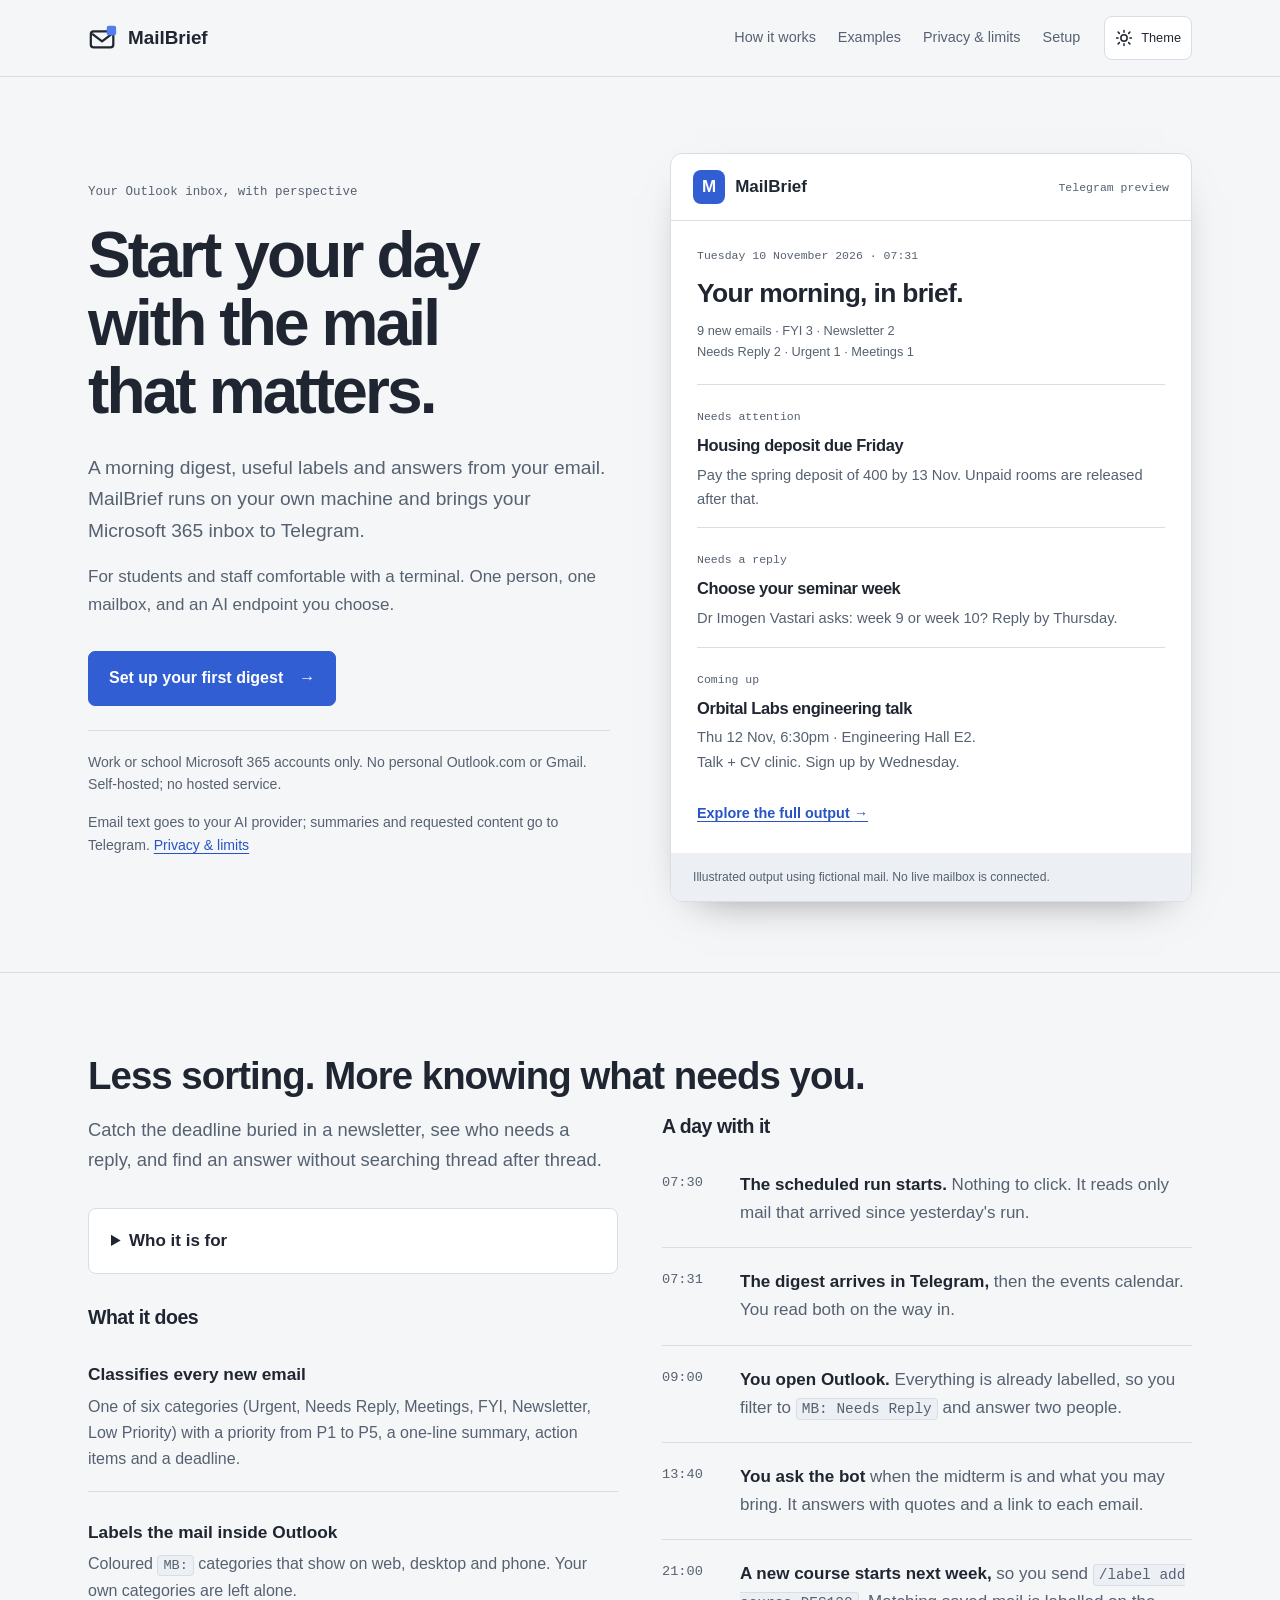
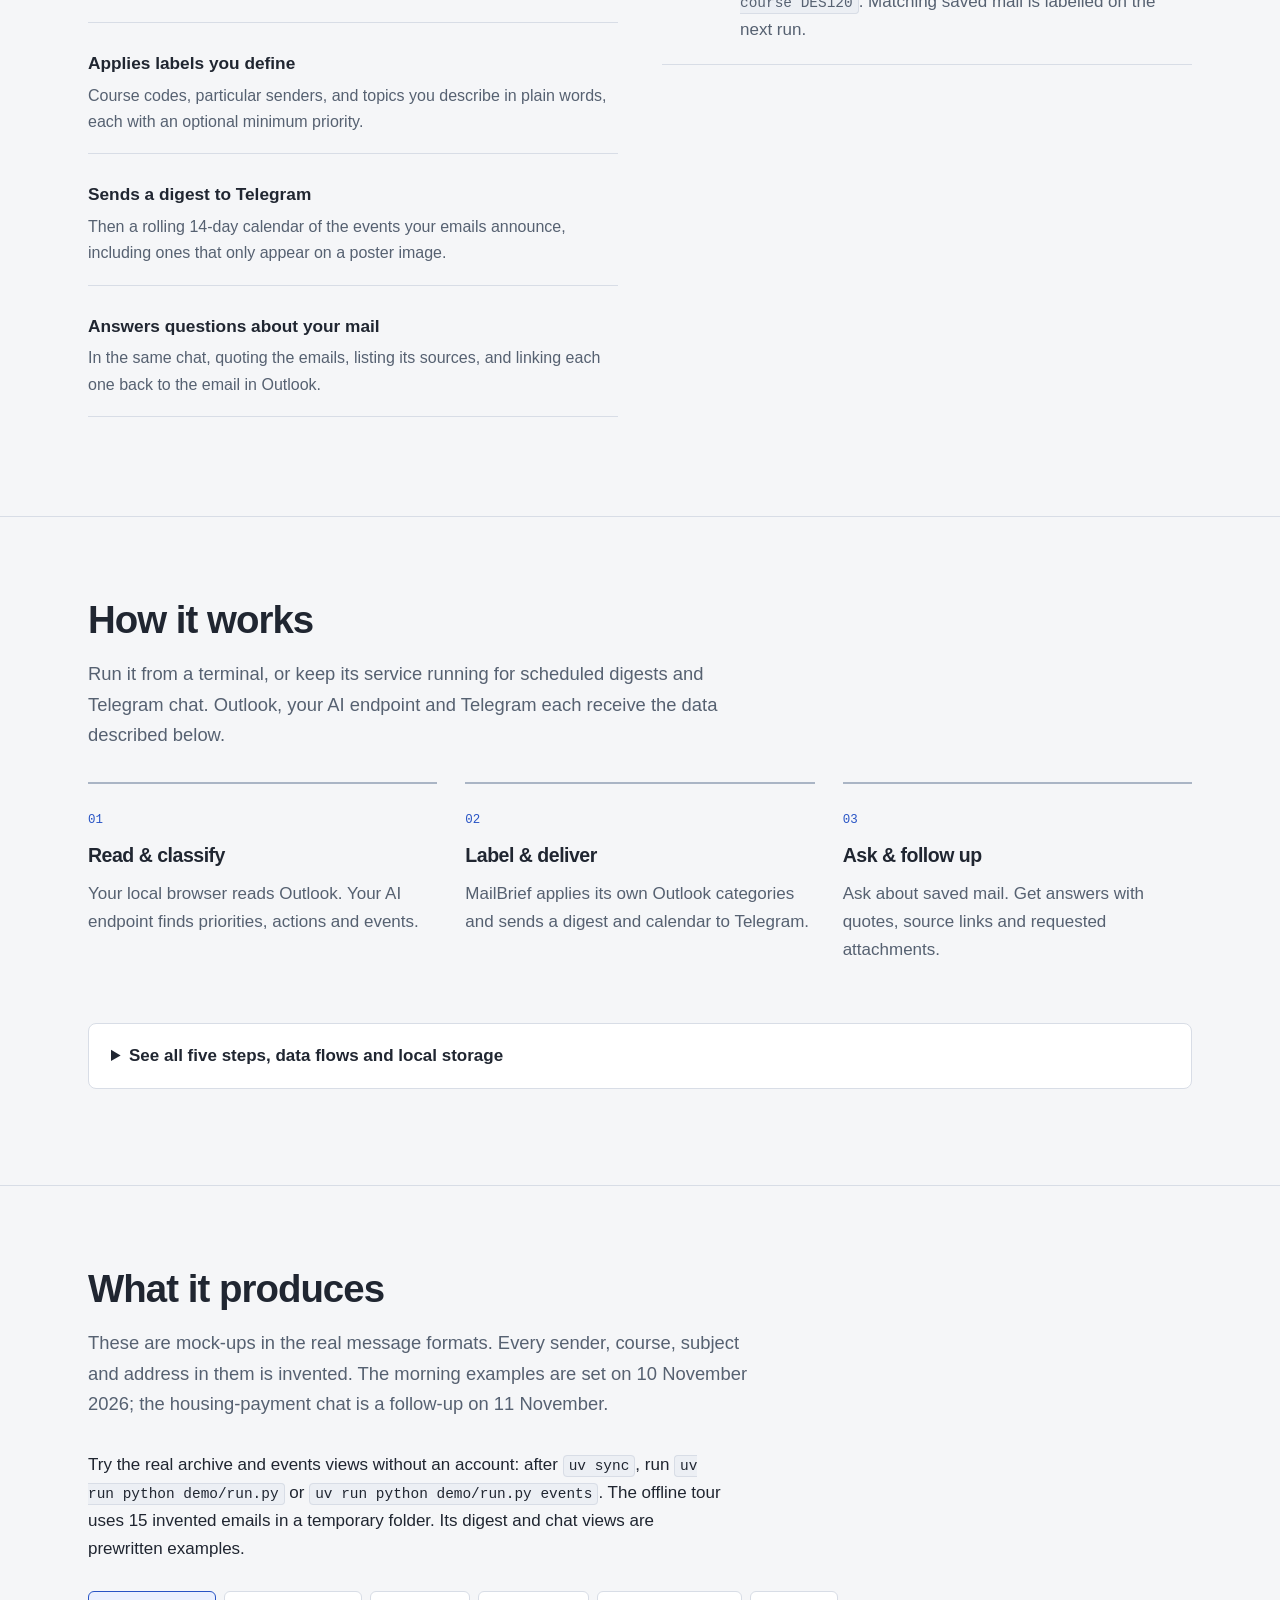
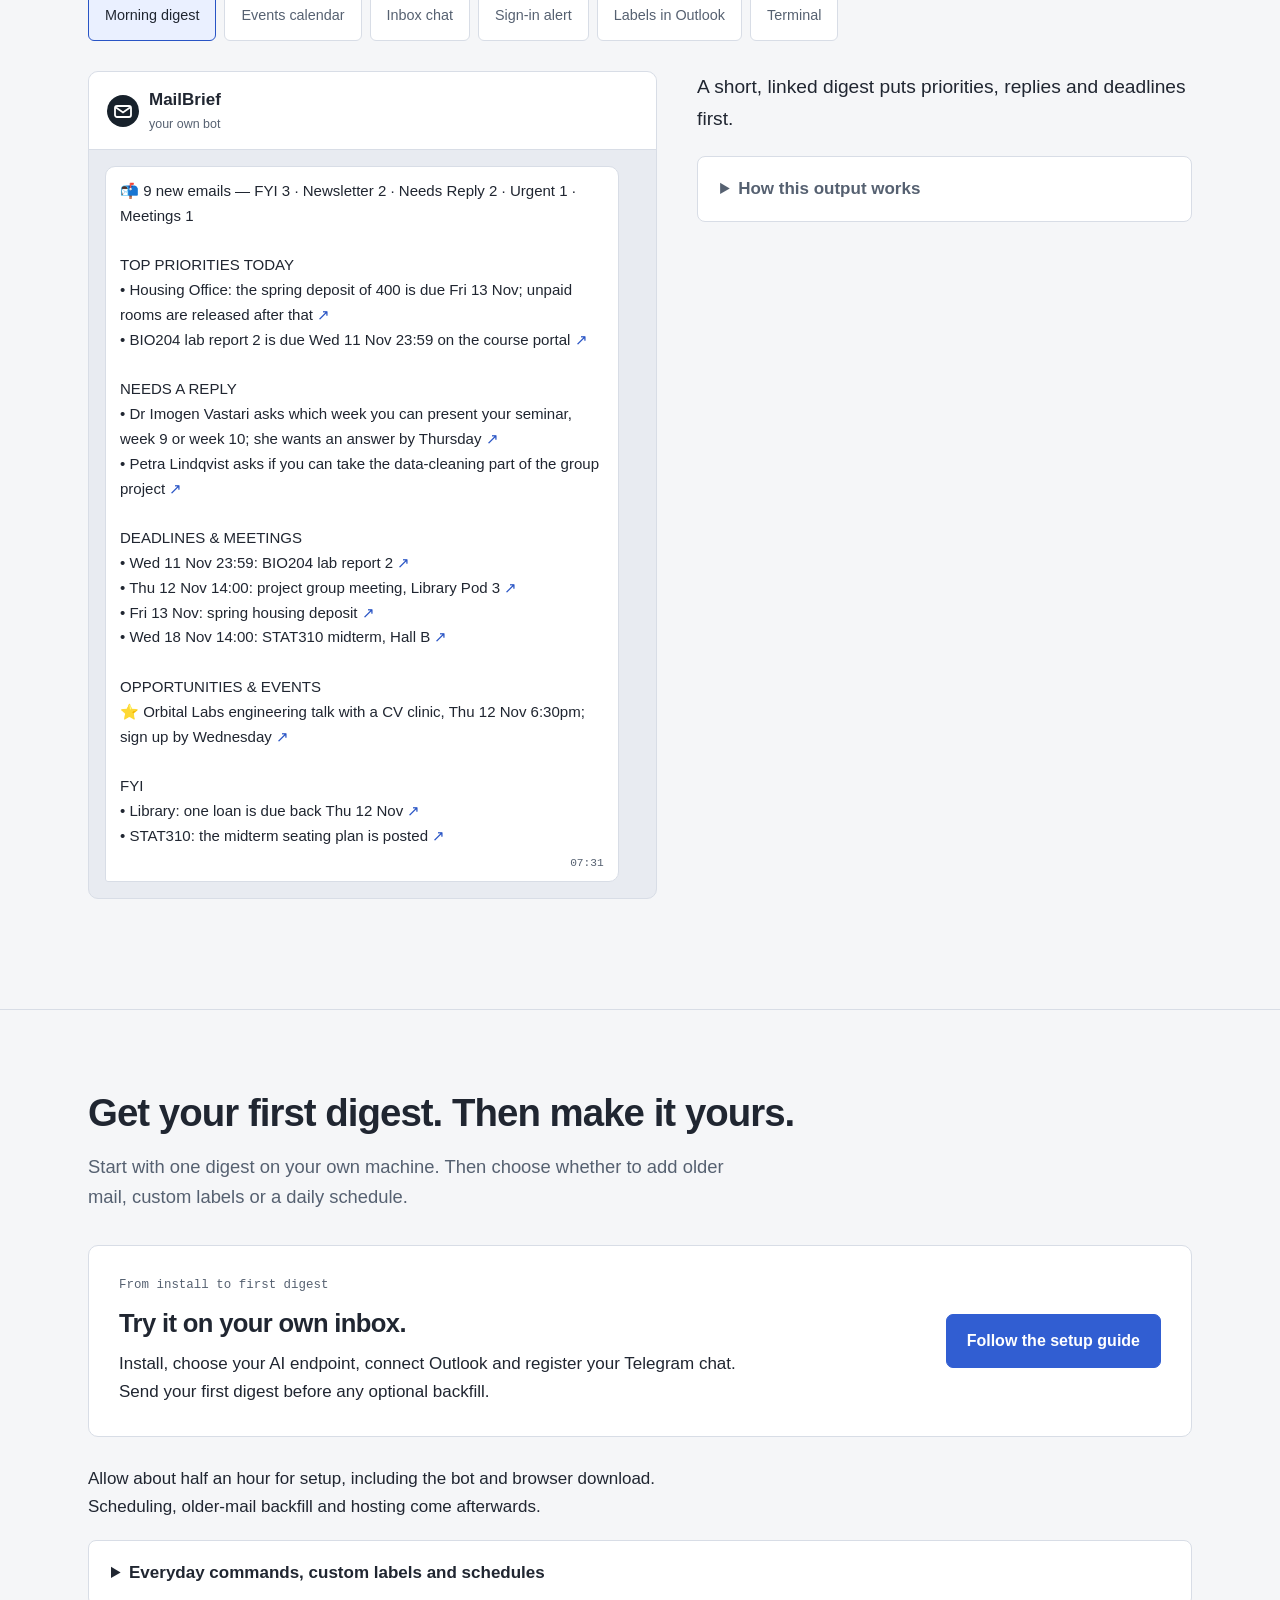
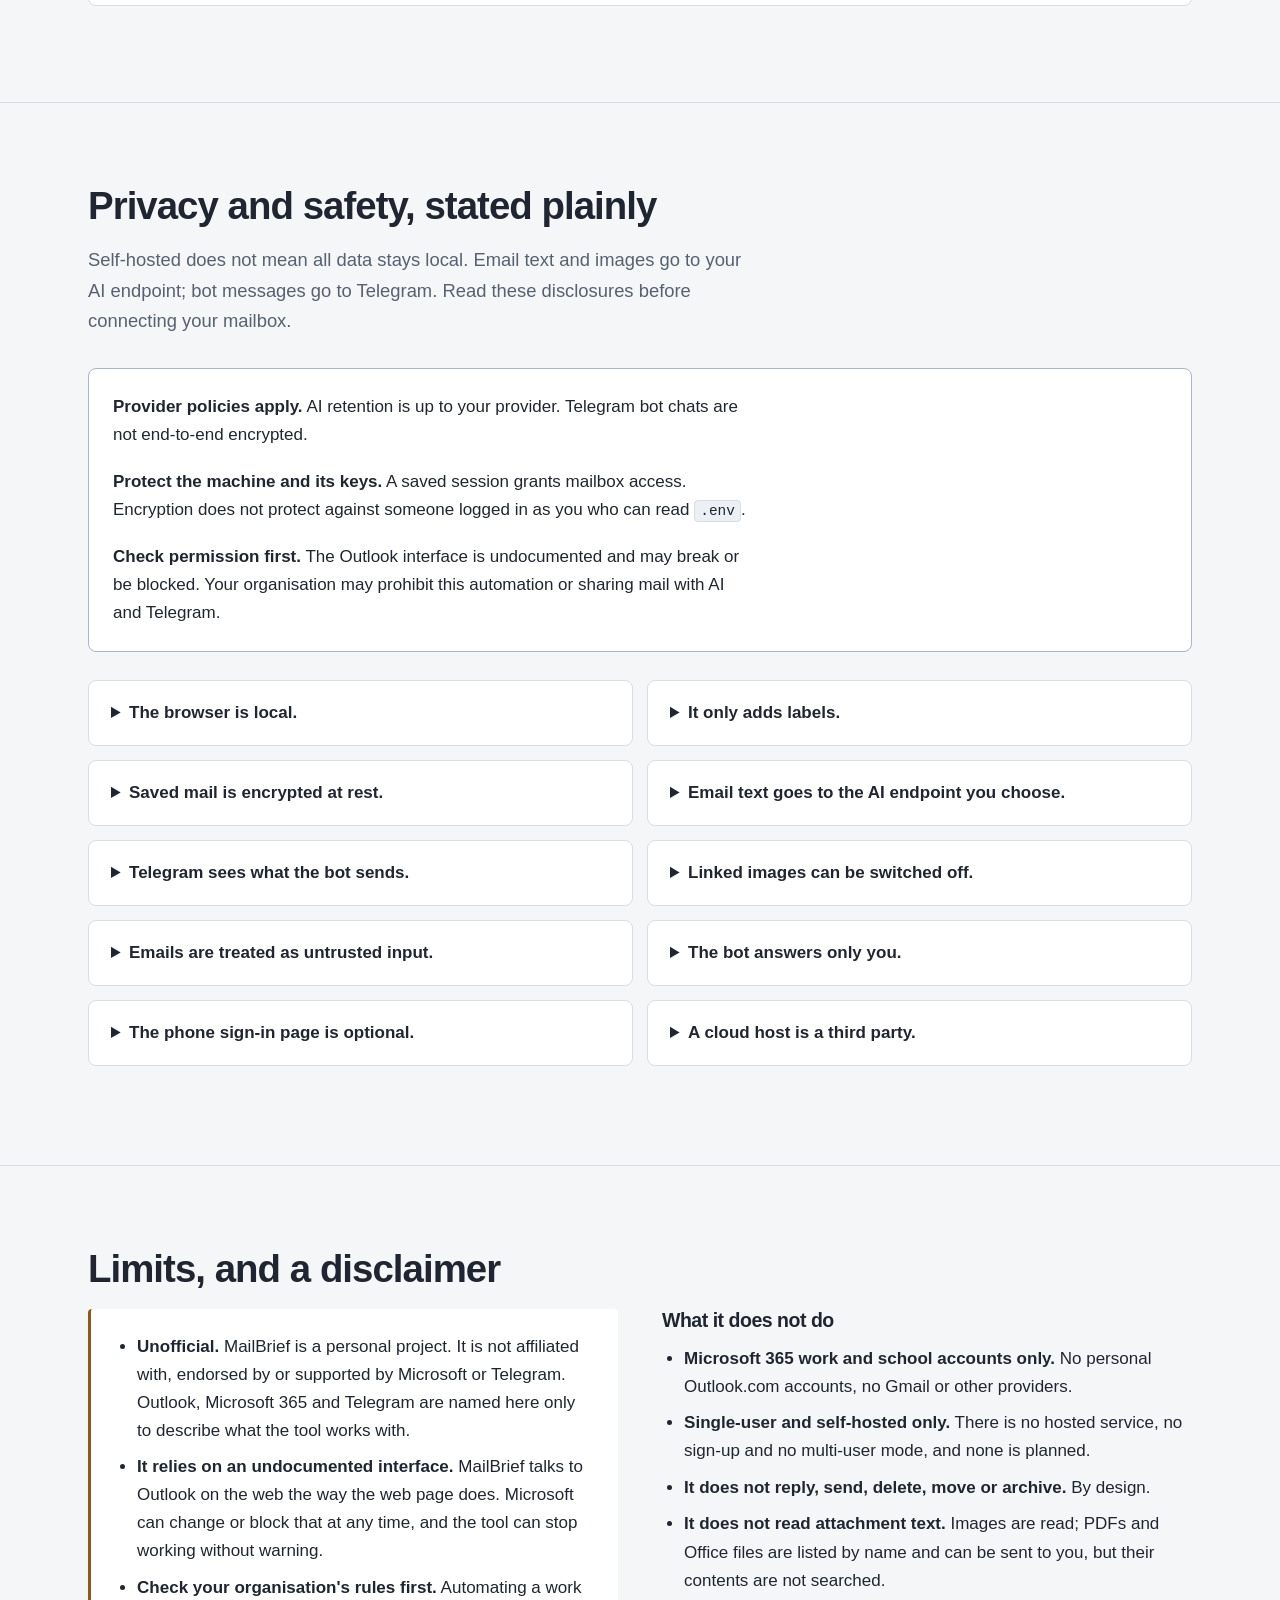
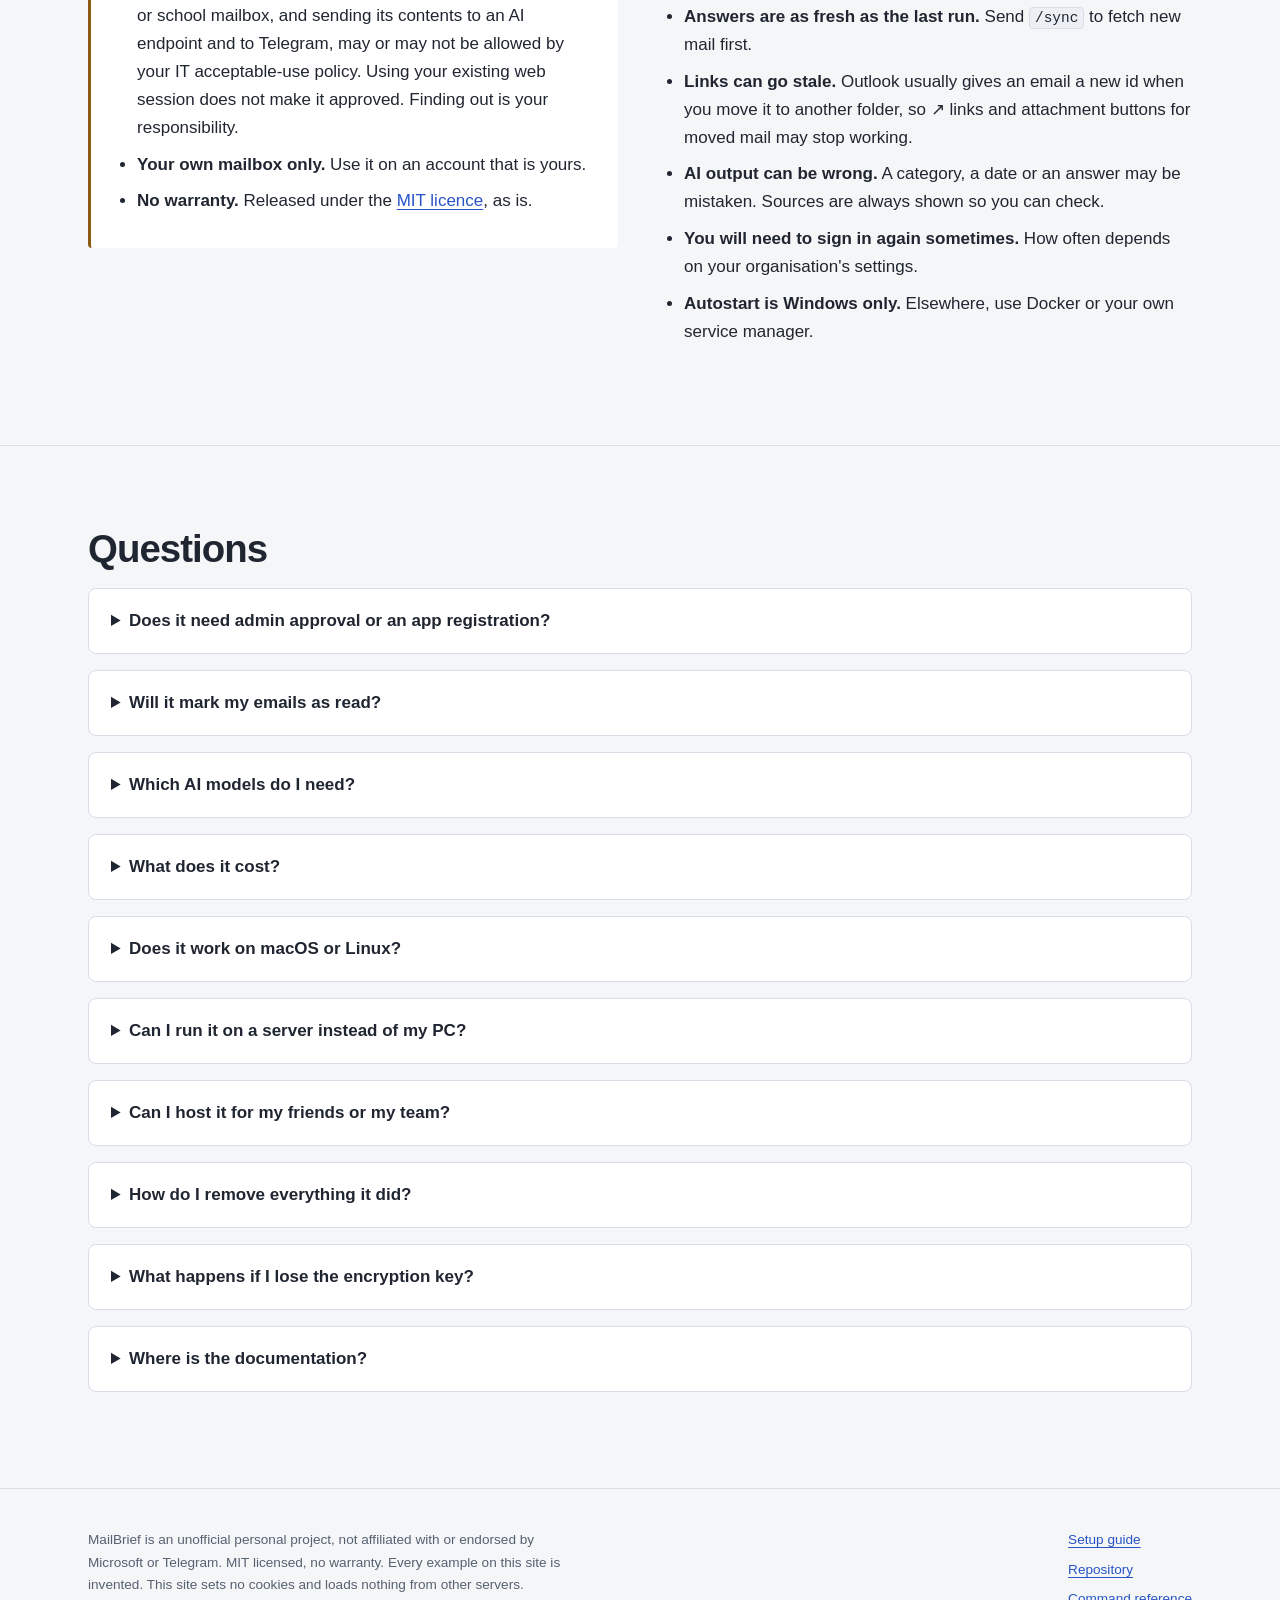
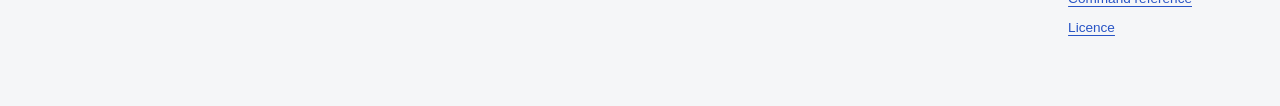
==== commit efd20126: "Website: refine product layout with slate themes and clear setup flow" ====
--- a/website/index.html
+++ b/website/index.html
@@ -12,7 +12,7 @@
 <meta property="og:url" content="https://kidcodert.github.io/mail-manager/">
 <meta name="twitter:card" content="summary">
 <meta name="color-scheme" content="light dark">
-<link rel="icon" href="data:image/svg+xml,%3Csvg xmlns='http://www.w3.org/2000/svg' viewBox='0 0 32 32'%3E%3Crect width='32' height='32' rx='6' fill='%2317212b'/%3E%3Crect x='5' y='10' width='22' height='15' rx='2' fill='none' stroke='%23fff' stroke-width='2.2'/%3E%3Cpath d='M6 12l10 7 10-7' fill='none' stroke='%23fff' stroke-width='2.2'/%3E%3Crect x='20' y='4' width='9' height='9' rx='2' fill='%2357d984'/%3E%3C/svg%3E">
+<link rel="icon" href="data:image/svg+xml,%3Csvg xmlns='http://www.w3.org/2000/svg' viewBox='0 0 32 32'%3E%3Crect width='32' height='32' rx='6' fill='%2317212b'/%3E%3Crect x='5' y='10' width='22' height='15' rx='2' fill='none' stroke='%23fff' stroke-width='2.2'/%3E%3Cpath d='M6 12l10 7 10-7' fill='none' stroke='%23fff' stroke-width='2.2'/%3E%3Crect x='20' y='4' width='9' height='9' rx='2' fill='%23527cf0'/%3E%3C/svg%3E">
 <link rel="stylesheet" href="style.css">
 <script>try{document.documentElement.dataset.theme=localStorage.getItem("theme")||(matchMedia("(prefers-color-scheme: dark)").matches?"dark":"light")}catch(e){}</script>
 </head>
@@ -22,22 +22,10 @@
 <header class="top">
   <div class="wrap">
     <a class="brand" href="index.html" aria-label="MailBrief home">
-      <svg viewBox="0 0 32 32" aria-hidden="true"><rect x="3" y="9" width="24" height="17" rx="3" fill="none" stroke="currentColor" stroke-width="2.4"/><path d="M4.5 11.5 15 19.5l10.5-8" fill="none" stroke="currentColor" stroke-width="2.4" stroke-linejoin="round"/><rect x="20" y="3" width="10" height="10" rx="2" fill="#57d984"/></svg>
+      <svg viewBox="0 0 32 32" aria-hidden="true"><rect x="3" y="9" width="24" height="17" rx="3" fill="none" stroke="currentColor" stroke-width="2.4"/><path d="M4.5 11.5 15 19.5l10.5-8" fill="none" stroke="currentColor" stroke-width="2.4" stroke-linejoin="round"/><rect x="20" y="3" width="10" height="10" rx="2" fill="#527cf0"/></svg>
       MailBrief
     </a>
-    <nav aria-label="Sections">
-      <ul>
-        <li><a href="#what">Overview</a></li>
-        <li><a href="#how">Pipeline</a></li>
-        <li><a href="#examples">Examples</a></li>
-        <li><a href="#using">Using it</a></li>
-        <li><a href="#privacy">Privacy</a></li>
-        <li><a href="#limits">Limits</a></li>
-        <li><a href="#faq">FAQ</a></li>
-        <li><a class="cta" href="setup.html">Setup</a></li>
-        <li><a href="https://github.com/KidCoderT/mail-manager">GitHub</a></li>
-      </ul>
-    </nav>
+    <nav aria-label="Site"><ul><li><a href="#how">How it works</a></li><li><a href="#examples">Examples</a></li><li><a href="#privacy">Privacy &amp; limits</a></li><li><a href="setup.html">Setup</a></li></ul></nav>
     <button class="theme" type="button" aria-label="Toggle light and dark theme" title="Toggle theme">
       <svg class="sun" viewBox="0 0 24 24" aria-hidden="true" fill="none" stroke="currentColor" stroke-width="2" stroke-linecap="round"><circle cx="12" cy="12" r="4.2"/><path d="M12 2v2.2M12 19.8V22M4.2 4.2l1.6 1.6M18.2 18.2l1.6 1.6M2 12h2.2M19.8 12H22M4.2 19.8l1.6-1.6M18.2 5.8l1.6-1.6"/></svg>
       <svg class="moon" viewBox="0 0 24 24" aria-hidden="true" fill="none" stroke="currentColor" stroke-width="2" stroke-linejoin="round"><path d="M20.5 14.5A8.5 8.5 0 0 1 9.5 3.5a8.5 8.5 0 1 0 11 11z"/></svg>
@@ -49,60 +37,40 @@
 
 <!-- ════════════════════════════ hero ════════════════════════════ -->
 <section class="hero">
-  <div class="wrap">
-    <div class="hero-intro">
-      <div>
-        <p class="prompt-line"><span>~/mailbrief</span> <b>$</b> cat README</p>
-        <h1>A quieter inbox.<br>A single command<span class="cur" aria-hidden="true">_</span></h1>
-      </div>
-      <div class="hero-about">
-        <p class="lede">From your terminal to your Telegram. MailBrief reads, sorts and summarises your Outlook mail, on a schedule you control.</p>
-        <div class="actions">
-          <a class="btn primary" href="setup.html">Get started</a>
-          <a class="btn" href="#examples">Explore output</a>
-        </div>
-        <p class="hero-meta">Python &middot; Microsoft 365 &middot; Self-hosted &middot; MIT</p>
-      </div>
-    </div>
-
-    <div class="shell scene" aria-label="Illustrated MailBrief terminal session with invented mail">
-      <div class="shell-bar"><span><b aria-hidden="true">&gt;_</b> mailbrief / morning-run</span><span class="shell-hint">illustrative session</span></div>
-      <div class="shell-grid">
-        <div class="shell-session">
-          <p class="shell-command"><span>you@localhost</span> <span class="shell-path">~/mailbrief</span><br><b>$</b> uv run mailbrief run --send --commit</p>
-          <p class="shell-comment"># A morning run, from inbox to brief.</p>
-          <ol class="run-log" aria-label="Example run stages">
-            <li><span class="log-state">[ok]</span><div>Read Outlook inbox<small>9 new emails &middot; full text retrieved</small></div></li>
-            <li><span class="log-state">[ok]</span><div>Classify with your AI<small>Urgent 1 &middot; Needs Reply 2 &middot; FYI 4 &middot; Newsletter 2</small></div></li>
-            <li><span class="log-state">[ok]</span><div>Save &amp; label<small>Encrypted archive &middot; MB: categories applied</small></div></li>
-            <li><span class="log-state">[ok]</span><div>Deliver to Telegram<small>Morning digest + upcoming events</small></div></li>
-          </ol>
-          <div class="shell-result"><span>&#10003;</span> Done. Your morning, back to you.</div>
-          <p class="shell-prompt" aria-hidden="true"><b>$</b> <span class="cursor-block"></span></p>
-        </div>
-        <div class="shell-output">
-          <div class="output-label"><span>OUTPUT / TELEGRAM</span><a href="#examples">View examples &#8599;</a></div>
-          <div class="brief-heading"><span>09</span><div>new emails<small>One morning brief.</small></div></div>
-          <div class="brief-item"><span class="brief-tag">01 / PRIORITY</span><p>Housing deposit due Friday.</p><small>Housing Office &middot; Action needed</small></div>
-          <div class="brief-item"><span class="brief-tag">02 / REPLY</span><p>Confirm your seminar slot.</p><small>Dr Vastari &middot; Reply by Thursday</small></div>
-          <div class="brief-item"><span class="brief-tag">03 / UPCOMING</span><p>Engineering talk, Thursday at 14:00.</p><small>Careers Office &middot; Innovation Hall</small></div>
-          <p class="output-note">Invented mail. Real workflow. <a href="#privacy">See where your data goes.</a></p>
-        </div>
-      </div>
-      <div class="shell-status"><span><i aria-hidden="true"></i> YOUR MACHINE</span><span>Outlook &rarr; AI &rarr; Telegram</span><span>read &middot; classify &middot; deliver</span></div>
-    </div>
-    <p class="hero-footnote">Your mailbox stays yours. MailBrief only changes its own labels. <a href="#limits">Read the limits</a></p>
+  <div class="wrap hero-grid">
+    <div class="hero-copy">
+      <p class="eyebrow">Your Outlook inbox, with perspective</p>
+      <h1>Start your day <br>with the mail <br>that matters.</h1>
+      <p class="lede">A morning digest, useful labels and answers from your email. MailBrief runs on your own machine and brings your Microsoft 365 inbox to Telegram.</p>
+      <p>For students and staff comfortable with a terminal. One person, one mailbox, and an AI endpoint you choose.</p>
+      <a class="btn primary" href="setup.html">Set up your first digest <span aria-hidden="true">&rarr;</span></a>
+      <p class="hero-constraints">Work or school Microsoft 365 accounts only. No personal Outlook.com or Gmail. Self-hosted; no hosted service.</p>
+      <p class="hero-disclosure">Email text goes to your AI provider; summaries and requested content go to Telegram. <a href="#privacy">Privacy &amp; limits</a></p>
+    </div>
+    <figure class="scene preview">
+      <div class="preview-bar"><span class="app-mark" aria-hidden="true">M</span><b>MailBrief</b><span>Telegram preview</span></div>
+      <div class="preview-body">
+        <p class="preview-date">Tuesday 10 November 2026 &middot; 07:31</p>
+        <h2>Your morning, in brief.</h2>
+        <p class="preview-tally">9 new emails &middot; FYI 3 &middot; Newsletter 2<br>Needs Reply 2 &middot; Urgent 1 &middot; Meetings 1</p>
+        <div class="brief-item"><span class="brief-tag">Needs attention</span><h3>Housing deposit due Friday</h3><p>Pay the spring deposit of 400 by 13 Nov. Unpaid rooms are released after that.</p></div>
+        <div class="brief-item"><span class="brief-tag">Needs a reply</span><h3>Choose your seminar week</h3><p>Dr Imogen Vastari asks: week 9 or week 10? Reply by Thursday.</p></div>
+        <div class="brief-item"><span class="brief-tag">Coming up</span><h3>Orbital Labs engineering talk</h3><p>Thu 12 Nov, 6:30pm &middot; Engineering Hall E2.<br>Talk + CV clinic. Sign up by Wednesday.</p></div>
+        <a class="text-link" href="#examples">Explore the full output <span aria-hidden="true">&rarr;</span></a>
+      </div>
+      <figcaption>Illustrated output using fictional mail. No live mailbox is connected.</figcaption>
+    </figure>
   </div>
 </section>
 
 <!-- ════════════════════════════ what ════════════════════════════ -->
 <section id="what">
   <div class="wrap">
-    <h2>What it is, and who it is for</h2>
+    <h2>Less sorting. More knowing what needs you.</h2>
     <div class="cols wide-left">
       <div>
-        <p class="intro">A university or work inbox mixes three things: the few emails that need you today, a steady stream of announcements, and newsletters with an event buried in the fourth paragraph. Sorting that by hand every morning takes time, and the costly mistakes are the quiet ones: a deadline you scrolled past, a professor still waiting for an answer.</p>
-        <p>MailBrief does the first pass for you. It is a Python command-line tool you run yourself, for your own mailbox. It is aimed at students and staff with a Microsoft 365 account who are comfortable with a terminal and already have, or can get, an AI endpoint they trust with their email text.</p>
+        <p class="intro">Catch the deadline buried in a newsletter, see who needs a reply, and find an answer without searching thread after thread.</p>
+        <details><summary>Who it is for</summary><p>A university or work inbox mixes urgent mail, announcements and newsletters. MailBrief is a Python command-line tool for students and staff with a Microsoft 365 account who are comfortable with a terminal and have an AI endpoint they trust with email text.</p></details>
         <h3>What it does</h3>
         <ul class="features">
           <li><b>Classifies every new email</b> One of six categories (Urgent, Needs Reply, Meetings, FYI, Newsletter, Low Priority) with a priority from P1 to P5, a one-line summary, action items and a deadline.</li>
@@ -130,8 +98,14 @@
 <section id="how">
   <div class="wrap">
     <h2>How it works</h2>
-    <p class="intro">Five steps, all started from your machine. The table shows each step and exactly what crosses to the three outside services: Outlook on the web, the AI endpoint you configure, and Telegram.</p>
-
+    <p class="intro">Run it from a terminal, or keep its service running for scheduled digests and Telegram chat. Outlook, your AI endpoint and Telegram each receive the data described below.</p>
+
+    <ol class="workflow">
+      <li><span>01</span><h3>Read &amp; classify</h3><p>Your local browser reads Outlook. Your AI endpoint finds priorities, actions and events.</p></li>
+      <li><span>02</span><h3>Label &amp; deliver</h3><p>MailBrief applies its own Outlook categories and sends a digest and calendar to Telegram.</p></li>
+      <li><span>03</span><h3>Ask &amp; follow up</h3><p>Ask about saved mail. Get answers with quotes, source links and requested attachments.</p></li>
+    </ol>
+    <details class="wide-details"><summary>See all five steps, data flows and local storage</summary><div class="detail-body">
     <figure>
       <div class="lanes">
         <div class="lane-head" aria-hidden="true">
@@ -185,7 +159,7 @@
       <div><code>data/rules.json</code>Your own labels and profile. Plain JSON. <small>No email content.</small></div>
       <div><code>data/logs/</code>Service log: progress, counts, timings. <small>Never subjects, digests, questions or answers.</small></div>
       <div><code>.env</code>Your keys and settings. <small>Holds the encryption key, so encryption protects copies of <code>data/</code>, not someone already logged in as you.</small></div>
-    </div>
+    </div></div></details>
   </div>
 </section>
 
@@ -193,7 +167,7 @@
 <section id="examples">
   <div class="wrap">
     <h2>What it produces</h2>
-    <p class="intro">These are mock-ups in the real message formats. Every sender, course, subject and address in them is invented.</p>
+    <p class="intro">These are mock-ups in the real message formats. Every sender, course, subject and address in them is invented. The morning examples are set on 10 November 2026; the housing-payment chat is a follow-up on 11 November.</p>
     <p>Try the real archive and events views without an account: after <code>uv sync</code>, run <code>uv run python demo/run.py</code> or <code>uv run python demo/run.py events</code>. The offline tour uses 15 invented emails in a temporary folder. Its digest and chat views are prewritten examples.</p>
 
     <div role="tablist" aria-label="Examples of MailBrief output">
@@ -232,11 +206,11 @@
 ⭐ Orbital Labs engineering talk with a CV clinic, Thu 12 Nov 6:30pm; sign up by Wednesday <span class="lnk">↗</span>
 
 FYI
-• Library: one loan is due back in 3 days <span class="lnk">↗</span>
+• Library: one loan is due back Thu 12 Nov <span class="lnk">↗</span>
 • STAT310: the midterm seating plan is posted <span class="lnk">↗</span><time>07:31</time></div>
           </div>
         </div>
-        <aside>
+        <aside><p class="example-summary">A short, linked digest puts priorities, replies and deadlines first.</p><details><summary>How this output works</summary><div class="detail-body">
           <ul>
             <li>The first line is built by code: the count, then a tally per category.</li>
             <li>The sections are fixed: top priorities, needs a reply, deadlines and meetings, opportunities and events, FYI. Empty ones are skipped.</li>
@@ -247,7 +221,7 @@
             <li>A digest too long for one message is sent as one message per section, each tagged like <code>2/4</code>.</li>
             <li>Weekly and monthly digests use different sections: STILL OPEN, DEADLINES &amp; MEETINGS, KEY EVENTS, NOISE.</li>
           </ul>
-        </aside>
+        </div></details></aside>
       </div>
     </div>
 
@@ -280,7 +254,7 @@
    Campus Weekly is looking for student guides<time>07:31</time></div>
           </div>
         </div>
-        <aside>
+        <aside><p class="example-summary">A rolling calendar brings dated events out of your saved email.</p><details><summary>How this output works</summary><div class="detail-body">
           <ul>
             <li>Sent as a second message after every digest. Built by code from the saved classifications, so nothing in it is rewritten or made up at this stage.</li>
             <li>It covers all saved mail, not only today's: every event in the next <code>EVENTS_DAYS</code> days (default 14; <code>0</code> turns it off).</li>
@@ -290,7 +264,7 @@
             <li>Events are also read from images: posters pasted into an email, and images a newsletter links to.</li>
             <li>Any time: <code>mailbrief events</code> prints it, <code>/events 30</code> asks the bot for 30 days.</li>
           </ul>
-        </aside>
+        </div></details></aside>
       </div>
     </div>
 
@@ -322,7 +296,7 @@
 <span class="src">05 Nov · STAT310 Teaching Team · STAT310 midterm logistics</span>
 <span class="src">06 Nov · Prof Tobias Quillfeather · Re: notes sheet question</span><time>13:41</time></div>
 </div>
-<div class="ex" data-exchange="did I pay my housing deposit?">
+<div class="ex" data-exchange="did I pay my housing deposit?"><p class="conversation-date">Wednesday 11 November &middot; after the receipt arrived</p>
 <div class="msg out">did I pay my housing deposit?<time>18:05</time></div>
 <div class="msg">• It looks paid. The Housing Office reminded you that the "spring deposit of 400" is due by "Friday 13 November" <span class="lnk">↗</span>
 • A receipt from Student Payments the next day confirms "payment received: 400.00, spring housing deposit" <span class="lnk">↗</span>
@@ -343,7 +317,7 @@
 </div>
           </div>
         </div>
-        <aside>
+        <aside><p class="example-summary">Ask in plain words and follow the sources back to Outlook.</p><details><summary>How this output works</summary><div class="detail-body">
           <ul>
             <li>Ask in plain words. Follow-ups work: the last three questions and answers are remembered, in memory only. <code>/new</code> forgets them.</li>
             <li>Answers come only from your saved emails. Every claim carries a ↗ to its email, and exact wording is quoted where it matters.</li>
@@ -353,7 +327,7 @@
             <li>Typical answers take 3 to 30 seconds. Broad questions over many emails can take a minute or more.</li>
             <li>The same thing works without Telegram: <code>mailbrief chat "when is the STAT310 midterm?"</code></li>
           </ul>
-        </aside>
+        </div></details></aside>
       </div>
     </div>
 
@@ -373,7 +347,7 @@
 <div class="msg">Logged in ✅ The sign-in page is closed. Digests carry on as scheduled.<time>08:15</time></div>
           </div>
         </div>
-        <aside>
+        <aside><p class="example-summary">An expired session triggers an alert with ways to sign in again.</p><details><summary>How this output works</summary><div class="detail-body">
           <ul>
             <li>Microsoft ends web sessions from time to time. How often is set by your organisation. MailBrief notices at the next run and tells you, once a day.</li>
             <li>At a PC, the fix is <code>mailbrief login</code>: a browser window opens and you sign in as usual.</li>
@@ -381,7 +355,7 @@
             <li>For the link to open on a phone, MailBrief needs an <code>https://</code> address (<code>PUBLIC_URL</code>) or the optional tunnel (<code>LOGIN_TUNNEL=cloudflared</code>). Without either, the link is a <code>localhost</code> one that only opens on the machine itself.</li>
             <li>The safeguards on that page are listed under <a href="#privacy">Privacy</a>.</li>
           </ul>
-        </aside>
+        </div></details></aside>
       </div>
     </div>
 
@@ -403,17 +377,18 @@
                 <span class="chips"><span class="chip c-green">MB: Newsletter</span><span class="chip c-orange">MB: P2</span><span class="chip c-cranberry">MB: Careers</span></span></li>
               <li class="read"><span class="from">Petra Lindqvist</span><span class="when">Mon 16:30</span><span class="subj">Project meeting Thursday 2pm, Library Pod 3</span>
                 <span class="chips"><span class="chip c-purple">MB: Meetings</span><span class="chip c-yellow">MB: P3</span></span></li>
-              <li class="read"><span class="from">Lumen Lab</span><span class="when">Mon 14:11</span><span class="subj">Summer studentships: applications open</span>
-                <span class="chips"><span class="chip c-blue">MB: FYI</span><span class="chip c-orange">MB: P2</span><span class="chip c-darkgreen">MB: Research</span></span></li>
-              <li class="read"><span class="from">Library Services</span><span class="when">Mon 09:03</span><span class="subj">Your loan is due in 3 days</span>
-                <span class="chips"><span class="chip c-blue">MB: FYI</span><span class="chip c-teal">MB: P4</span></span></li>
+              <li class="read"><span class="from">STAT310 Teaching Team</span><span class="when">Mon 16:02</span><span class="subj">Midterm seating plan posted</span><span class="chips"><span class="chip c-blue">MB: FYI</span><span class="chip c-orange">MB: P2</span><span class="chip c-darkblue">MB: STAT310</span></span></li>
+              <li class="read"><span class="from">BIO204 Teaching Team</span><span class="when">Mon 14:11</span><span class="subj">BIO204 lab report 2 due Wednesday</span>
+                <span class="chips"><span class="chip c-blue">MB: FYI</span><span class="chip c-orange">MB: P2</span><span class="chip c-darkblue">MB: BIO204</span></span></li>
               <li class="read"><span class="from">Campus Weekly</span><span class="when">Mon 12:00</span><span class="subj">This week at Harrowmere</span>
                 <span class="chips"><span class="chip c-green">MB: Newsletter</span><span class="chip c-grey">MB: P5</span></span></li>
+              <li class="read"><span class="from">Library Services</span><span class="when">Mon 09:03</span><span class="subj">Your loan is due Thu 12 Nov</span>
+                <span class="chips"><span class="chip c-blue">MB: FYI</span><span class="chip c-teal">MB: P4</span></span></li>
             </ol>
           </div>
           <figcaption>A drawing of a message list, not a screenshot. In Outlook the labels appear as ordinary categories.</figcaption>
         </figure>
-        <aside>
+        <aside><p class="example-summary">Category and priority labels stay visible in Outlook on web, desktop and phone.</p><details><summary>How this output works</summary><div class="detail-body">
           <p>Each inbox email gets two labels, a category and a priority, plus any of your own.</p>
           <div class="table"><table>
             <thead><tr><th>Category</th><th>Priority</th></tr></thead>
@@ -433,7 +408,7 @@
             <li>Read state, folder and flags stay as they were. Senders are not notified.</li>
             <li>To undo everything: <code>mailbrief labels clear --all --colours</code>.</li>
           </ul>
-        </aside>
+        </div></details></aside>
       </div>
     </div>
 
@@ -444,7 +419,7 @@
         <figure>
           <div class="term">
             <div class="term-bar">mail-manager</div>
-<pre><span class="p">$</span> uv run mailbrief run
+<pre><span class="prompt">$</span> uv run mailbrief run
 <span class="d">[00:00]</span> Loading saved emails…
 <span class="d">[00:03]</span> Opening Outlook…
 <span class="d">[00:03]</span> Signed in
@@ -478,14 +453,14 @@
           </div>
           <figcaption>Shortened. A plain <code>run</code> prints the digest and marks nothing as processed, so it is safe to repeat.</figcaption>
         </figure>
-        <aside>
+        <aside><p class="example-summary">The terminal shows each phase of a run, with progress and timings.</p><details><summary>How this output works</summary><div class="detail-body">
           <ul>
             <li>Each phase reports progress with the time since the start, so a slow step is visible instead of looking stuck.</li>
             <li>Add <code>--send</code> to deliver the digest to Telegram and <code>--commit</code> to mark these emails as processed. Together they are the daily job.</li>
             <li><code>--commit</code> refuses to advance if the digest reached no destination, so a failed delivery never loses a morning's mail.</li>
             <li>Scheduled runs use <code>--quiet</code>, which leaves subjects and digest text out of the log.</li>
           </ul>
-        </aside>
+        </div></details></aside>
       </div>
     </div>
   </div>
@@ -494,9 +469,13 @@
 <!-- ════════════════════════════ using ════════════════════════════ -->
 <section id="using">
   <div class="wrap">
-    <h2>Using it</h2>
-    <p class="intro">Once it is set up you mostly leave it alone. These are the commands you will actually reach for. Run them from the project folder with <code>uv run</code>. The full list is in the <a href="https://github.com/KidCoderT/mail-manager/blob/main/commands.md">command reference</a>.</p>
-
+    <h2>Get your first digest. Then make it yours.</h2>
+    <p class="intro">Start with one digest on your own machine. Then choose whether to add older mail, custom labels or a daily schedule.</p>
+
+    <div class="setup-callout"><div><p class="eyebrow">From install to first digest</p><h3>Try it on your own inbox.</h3><p>Install, choose your AI endpoint, connect Outlook and register your Telegram chat. Send your first digest before any optional backfill.</p></div><a class="btn primary" href="setup.html">Follow the setup guide</a></div>
+    <p>Allow about half an hour for setup, including the bot and browser download. Scheduling, older-mail backfill and hosting come afterwards.</p>
+    <details class="wide-details" id="everyday"><summary>Everyday commands, custom labels and schedules</summary><div class="detail-body">
+    <p>Once it is set up you mostly leave it alone. These are the commands you will actually reach for. Run them from the project folder with <code>uv run</code>. The full list is in the <a href="https://github.com/KidCoderT/mail-manager/blob/main/commands.md">command reference</a>.</p>
     <div class="cols">
       <div>
         <h3>In the terminal</h3>
@@ -602,9 +581,7 @@
       </div>
     </div>
 
-    <h3>Getting started</h3>
-    <p>Setup takes about half an hour, most of it creating the Telegram bot and waiting for a browser download. The guide goes from <code>git clone</code> to your first digest, then to running it on a schedule.</p>
-    <p><a class="btn primary" href="setup.html">Open the setup guide</a></p>
+</div></details>
   </div>
 </section>
 
@@ -612,8 +589,9 @@
 <section id="privacy">
   <div class="wrap">
     <h2>Privacy and safety, stated plainly</h2>
-    <p class="intro">MailBrief handles your email, so here is what it does with it, including the parts that are not private.</p>
-
+    <p class="intro">Self-hosted does not mean all data stays local. Email text and images go to your AI endpoint; bot messages go to Telegram. Read these disclosures before connecting your mailbox.</p>
+
+    <div class="privacy-summary"><p><b>Provider policies apply.</b> AI retention is up to your provider. Telegram bot chats are not end-to-end encrypted.</p><p><b>Protect the machine and its keys.</b> A saved session grants mailbox access. Encryption does not protect against someone logged in as you who can read <code>.env</code>.</p><p><b>Check permission first.</b> The Outlook interface is undocumented and may break or be blocked. Your organisation may prohibit this automation or sharing mail with AI and Telegram.</p></div>
     <ul class="facts-list">
       <li><details><summary>The browser is local.</summary><p>Mail is read by a Chromium that runs on your machine, using the Outlook web session you already have. No app registration is needed, and no MailBrief server sits in the middle, because there is none.</p></details></li>
       <li><details><summary>It only adds labels.</summary><p>The one change MailBrief makes in your mailbox is setting its own <code>MB:</code> categories. Every request to Outlook passes a check in code first; anything that would move, delete, send, mark as read or create a rule is refused before it leaves your machine. There is no delete code path.</p></details></li>
--- a/website/style.css
+++ b/website/style.css
@@ -1,511 +1,239 @@
-/* MailBrief site. Plain CSS, system fonts only, no external requests.
-   Look: a calm terminal. Mono headings, window-framed mock-ups, a green shell palette.
-   Theme: light-dark() follows the OS; site.js pins it via html[data-theme] when the toggle is used. */
-
+/* MailBrief: product-first surfaces, with terminal styling reserved for commands and output. */
 :root {
   color-scheme: light dark;
-  --paper:   light-dark(#f0f4ef, #0a100d);
-  --surface: light-dark(#ffffff, #0e1712);
-  --sunk:    light-dark(#e5ece3, #080d0a);
-  --raise:   light-dark(#f6f8f4, #132018);
-  --ink:     light-dark(#172e20, #d3e1d6);
-  --muted:   light-dark(#536b5b, #91a797);
-  --line:    light-dark(#ccd9cd, #23372a);
-  --line-2:  light-dark(#aebfac, #314b39);
-  --accent:  light-dark(#206a3c, #73e69a);
-  --accent-ink: light-dark(#ffffff, #08150c);
-  --accent-wash: light-dark(#e0efdf, #14291c);
-  --link:    light-dark(#236e40, #8de4a9);
-  --ok:      light-dark(#1f7a4a, #7dd8a3);
-  --term-bg: #0d0f12;
-  --term-ink: #dfe3e8;
-  --term-dim: #7d8592;
-  --out-bubble: light-dark(#e3eefc, #1f3350);
-
-  /* category colours (as MailBrief sets them in Outlook) */
-  --red: #d13438;
-  --darkred: light-dark(#8e1c20, #d1636a);
-  --orange: #e2730c;
-  --yellow: #d9a400;
-  --purple: #8b63d4;
-  --blue: #3b78e7;
-  --teal: #0f9a9a;
-  --green: #2e9b57;
-  --grey: #7a8591;
-  --darkblue: light-dark(#1f3f8f, #6c8fe0);
-  --cranberry: light-dark(#a4264e, #d8628a);
-  --darkgreen: light-dark(#1f6b45, #57b585);
-
-  --mono: ui-monospace, "Cascadia Code", "Cascadia Mono", "JetBrains Mono", "SF Mono", Menlo, Consolas, "DejaVu Sans Mono", monospace;
-  --display: var(--mono);
-  --body: var(--mono);
-
-  --wrap: 72rem;
-  --prose: 42rem;
-  --r: 2px;
+  --paper: light-dark(#f5f6f8, #111318);
+  --surface: light-dark(#ffffff, #1b1e25);
+  --raise: light-dark(#eceff4, #222630);
+  --sunk: light-dark(#e8ebf1, #15181e);
+  --ink: light-dark(#202631, #f3f1eb);
+  --muted: light-dark(#566171, #b3bac7);
+  --line: light-dark(#d8dde6, #363d49);
+  --line-2: light-dark(#aab5c5, #596476);
+  --accent: light-dark(#2854c5, #91adff);
+  --button: #315ed2;
+  --link: var(--accent);
+  --accent-wash: light-dark(#eaf0ff, #242e47);
+  --ok: light-dark(#24683f, #8bd4a3);
+  --warn: light-dark(#8c5b13, #e1bc7d);
+  --term-bg: #191c23; --term-ink: #eeede7; --term-dim: #acb5c4;
+  --body: -apple-system, BlinkMacSystemFont, "Segoe UI", Arial, sans-serif;
+  --mono: ui-monospace, "Cascadia Code", "SFMono-Regular", Consolas, monospace;
+  --wrap: 1160px; --prose: 68ch; --r: 10px;
+  --red: #cf454c; --darkred: light-dark(#92282e,#d86e73); --orange: #b86924;
+  --yellow: #ae8200; --purple: #9466ce; --blue: #4b7bd8; --teal: #308a8e;
+  --green: #428855; --grey: #7b8698; --darkblue: light-dark(#2e4b8f,#7e9bdf);
+  --cranberry: light-dark(#a4264e,#d47696); --darkgreen: light-dark(#27683e,#83b58e);
 }
 :root[data-theme="light"] { color-scheme: light; }
 :root[data-theme="dark"] { color-scheme: dark; }
-
-*, *::before, *::after { box-sizing: border-box; }
-
-html { scroll-behavior: smooth; scroll-padding-top: 4.5rem; -webkit-text-size-adjust: 100%; }
-
-body {
-  margin: 0;
-  background: var(--paper);
-  color: var(--ink);
-  font: 1rem/1.65 var(--body);
-  overflow-wrap: break-word;
+* { box-sizing: border-box; }
+html { scroll-behavior: smooth; scroll-padding-top: 110px; }
+body { margin: 0; background: var(--paper); color: var(--ink); font: 17px/1.65 var(--body); overflow-wrap: break-word; }
+h1,h2,h3,h4 { margin: 0; line-height: 1.2; font-weight: 650; letter-spacing: -.025em; text-wrap: balance; }
+h1 { font-size: clamp(2.5rem,5vw,4.4rem); letter-spacing: -.045em; line-height: 1.06; }
+h2 { font-size: clamp(1.8rem,3vw,2.5rem); }
+h3 { font-size: 1.22rem; margin: 2rem 0 .8rem; }
+h4 { font-size: 1.1rem; }
+p { margin: 0 0 1.1em; max-width: var(--prose); }
+ul,ol { padding-left: 1.3em; margin: 0 0 1.2rem; }
+li { margin-bottom: .5em; }
+a { color: var(--link); text-underline-offset: .2em; }
+a:hover { text-decoration-thickness: 2px; }
+button { font: inherit; cursor: pointer; }
+button,a { -webkit-tap-highlight-color: transparent; }
+:focus-visible { outline: 3px solid var(--accent); outline-offset: 4px; }
+::selection { background: var(--accent-wash); color: var(--ink); }
+.wrap { max-width: var(--wrap); margin: auto; padding: 0 28px; }
+main > section { padding: 80px 0; border-bottom: 1px solid var(--line); }
+section > .wrap > h2 { margin-bottom: 1rem; }
+.intro { font-size: 1.15rem; color: var(--muted); max-width: 65ch; margin-bottom: 2rem; }
+.eyebrow { font: 500 .78rem/1.6 var(--mono); color: var(--muted); margin: 0 0 1.2rem; }
+.skip { position: absolute; top: -90px; left: 15px; padding: 12px; z-index: 40; background: var(--surface); }
+.skip:focus { top: 10px; }
+.vh { position: absolute; width: 1px; height: 1px; overflow: hidden; clip-path: inset(50%); }
+[hidden] { display: none !important; }
+/* Navigation stays visible on small screens without a sideways menu. */
+.top { position: sticky; top: 0; z-index: 20; background: var(--paper); border-bottom: 1px solid var(--line); }
+.top .wrap { display: flex; align-items: center; gap: 24px; min-height: 76px; }
+.brand { display: flex; align-items: center; gap: 10px; color: var(--ink); font-size: 1.18rem; font-weight: 700; text-decoration: none; }
+.brand svg { width: 30px; height: 30px; }
+.top nav { margin-left: auto; }
+.top nav ul { display: flex; gap: 22px; list-style: none; margin: 0; padding: 0; }
+.top nav li { margin: 0; }
+.top nav a { display: block; padding: 12px 0; color: var(--muted); text-decoration: none; font-size: .9rem; }
+.top nav a:hover,.top nav a[aria-current] { color: var(--ink); text-decoration: underline; }
+.theme { display: none; align-items: center; gap: 8px; min-width: 44px; height: 44px; padding: 10px; color: var(--ink); background: var(--surface); border: 1px solid var(--line); border-radius: 8px; font-size: .8rem; }
+.js .theme { display: flex; }
+.theme svg { width: 18px; height: 18px; }
+.theme .moon { display: none; }
+[data-theme="dark"] .theme .moon { display: block; }
+[data-theme="dark"] .theme .sun { display: none; }
+/* One setup action, one honest output preview. */
+.hero { padding: 76px 0 70px; }
+.hero-grid { display: grid; gap: 60px; align-items: center; grid-template-columns: 1fr 1fr; }
+.hero-copy > p:not(.eyebrow) { color: var(--muted); }
+.hero .lede { font-size: 1.2rem; margin: 1.6rem 0 1rem; }
+.hero-copy > .btn { margin: 14px 0 24px; }
+.hero-copy .hero-constraints,.hero-copy .hero-disclosure { font-size: .88rem; line-height: 1.6; }
+.hero-constraints { border-top: 1px solid var(--line); padding-top: 20px; }
+.btn { display: inline-flex; align-items: center; justify-content: center; gap: 16px; padding: 13px 20px; min-height: 48px; border: 1px solid var(--line); border-radius: 7px; color: var(--ink); background: var(--surface); text-decoration: none; font-size: 1rem; font-weight: 600; }
+.btn.primary { background: var(--button); color: #fff; border-color: var(--button); }
+.btn:hover { filter: brightness(1.1); }
+figure { margin: 0; min-width: 0; }
+.preview { border: 1px solid var(--line); border-radius: 12px; background: var(--surface); overflow: hidden; box-shadow: 0 16px 45px -28px #0009; }
+.preview-bar { display: flex; align-items: center; gap: 10px; padding: 16px 22px; border-bottom: 1px solid var(--line); }
+.app-mark { background: var(--button); color: #fff; border-radius: 8px; padding: 3px 9px; font-weight: 700; }
+.preview-bar > span:last-child { margin-left: auto; font: .72rem var(--mono); color: var(--muted); }
+.preview-body { padding: 26px; }
+.preview-date { font: .72rem/1.6 var(--mono); color: var(--muted); }
+.preview h2 { font-size: 1.65rem; }
+.preview-tally { font-size: .8rem; color: var(--muted); margin: 10px 0 22px; }
+.brief-item { padding: 16px 0; border-top: 1px solid var(--line); }
+.brief-tag { font: .72rem var(--mono); color: var(--muted); }
+.brief-item h3 { margin: 7px 0; font-size: 1.03rem; }
+.brief-item p { font-size: .92rem; color: var(--muted); margin: 0; }
+.text-link { display: inline-block; font-weight: 600; font-size: .9rem; margin-top: 12px; }
+.preview figcaption { margin: 0; padding: 14px 22px; background: var(--raise); font-size: .76rem; color: var(--muted); }
+.cols { display: grid; grid-template-columns: 1fr 1fr; gap: 44px; }
+.cols > *, .panel-grid > * { min-width: 0; }
+.cols h3:first-child { margin-top: 0; }
+.features { list-style: none; padding: 0; }
+.features li { padding: 18px 0; border-bottom: 1px solid var(--line); color: var(--muted); font-size: 1rem; }
+.features b { display: block; color: var(--ink); font-size: 1.08rem; margin-bottom: 5px; }
+.day { padding: 0; list-style: none; }
+.day li { display: grid; grid-template-columns: 60px 1fr; gap: 18px; padding: 20px 0; border-bottom: 1px solid var(--line); margin: 0; }
+.day time { font: .85rem/1.8 var(--mono); color: var(--muted); }
+.day p { margin: 0; color: var(--muted); }
+.day b { color: var(--ink); }
+.workflow { display: grid; grid-template-columns: repeat(3,1fr); gap: 28px; list-style: none; padding: 0; margin: 32px 0; }
+.workflow li { border-top: 2px solid var(--line-2); padding-top: 20px; }
+.workflow span { font: .78rem var(--mono); color: var(--accent); }
+.workflow h3 { margin: 12px 0; }
+.workflow p { color: var(--muted); }
+/* Native details retain the full reference without overwhelming the first read. */
+details { border: 1px solid var(--line); border-radius: 8px; background: var(--surface); margin: 16px 0; }
+summary { padding: 18px 22px; font-weight: 600; cursor: pointer; }
+summary:hover { color: var(--accent); }
+details > :not(summary) { margin: 0 22px 22px; }
+.detail-body { padding-top: 8px; }
+.detail-body > :last-child { margin-bottom: 0; }
+.detail-body h3 { margin-top: 28px; }
+.detail-body .cols { gap: 28px; }
+.wide-details { width: 100%; }
+.lanes { border: 1px solid var(--line); border-radius: 7px; overflow: hidden; }
+.lanes ol { list-style: none; margin: 0; padding: 0; }
+.lane-head,.lanes li { display: grid; grid-template-columns: 1fr 1.2fr 1fr 1fr; margin: 0; }
+.lane-head > div,.lanes li > div { padding: 16px; border-bottom: 1px solid var(--line); min-width: 0; font-size: .9rem; }
+.lane-head { background: var(--raise); font-weight: 650; }
+.lane-head small { display: block; font-weight: 400; color: var(--muted); }
+.lanes .step { background: var(--accent-wash); }
+.lanes .step b { display: block; margin-bottom: 10px; }
+.flow { display: block; margin-bottom: 12px; }
+.flow i { font: .75rem var(--mono); display: block; color: var(--muted); }
+.none { color: var(--muted); }
+.legend { display: flex; flex-wrap: wrap; gap: 10px 24px; margin-top: 14px; color: var(--muted); font-size: .85rem; }
+.store { display: grid; grid-template-columns: repeat(2,1fr); gap: 16px; }
+.store > div { padding: 18px; border: 1px solid var(--line); border-radius: 7px; font-size: .9rem; }
+.store code { display: block; border: 0; background: none; padding: 0; margin-bottom: 10px; overflow-wrap: anywhere; }
+.store small { display: block; margin-top: 8px; color: var(--muted); }
+/* Output examples retain their real category colours and message shapes. */
+[role="tablist"] { display: none; gap: 8px; flex-wrap: wrap; margin: 28px 0; }
+.js [role="tablist"] { display: flex; }
+[role="tab"] { padding: 12px 16px; background: var(--surface); color: var(--muted); border: 1px solid var(--line); border-radius: 6px; font-size: .9rem; }
+[role="tab"][aria-selected="true"] { background: var(--accent-wash); color: var(--ink); border-color: var(--accent); }
+[role="tabpanel"] { margin: 30px 0; }
+.js [role="tabpanel"] > h3:first-child { position: absolute; clip-path: inset(50%); width: 1px; height: 1px; overflow: hidden; }
+.panel-grid { display: grid; grid-template-columns: 1.15fr 1fr; gap: 40px; align-items: start; }
+.panel-grid aside { color: var(--muted); }
+.example-summary { font-size: 1.2rem; color: var(--ink); }
+.tg,.inbox { border: 1px solid var(--line); border-radius: 10px; overflow: hidden; background: var(--surface); }
+.tg { background: var(--sunk); }
+.tg-head { display: flex; align-items: center; gap: 10px; padding: 14px 18px; background: var(--surface); border-bottom: 1px solid var(--line); }
+.tg-head svg { width: 32px; height: 32px; }
+.tg-head b,.tg-head small { display: block; }
+.tg-head small { color: var(--muted); font-size: .78rem; }
+.tg-body { padding: 16px; display: flex; flex-direction: column; gap: 12px; }
+.msg { white-space: pre-wrap; background: var(--surface); border: 1px solid var(--line); border-radius: 10px 10px 10px 3px; padding: 12px 14px; align-self: flex-start; max-width: 96%; font-size: .94rem; line-height: 1.65; }
+.msg.out { align-self: flex-end; background: var(--accent-wash); border-radius: 10px 10px 3px 10px; }
+.msg time { display: block; text-align: right; color: var(--muted); font: .7rem var(--mono); margin-top: 8px; }
+.msg .lnk,.msg .src { color: var(--link); }
+.msg .src { text-decoration: underline; }
+.ex { display: flex; flex-direction: column; gap: 12px; }
+.conversation-date { font: .72rem/1.6 var(--mono); color: var(--muted); }
+.btns { display: flex; flex-direction: column; gap: 6px; font-size: .85rem; }
+.btns span { padding: 10px; text-align: center; background: var(--raise); border-radius: 6px; }
+.ask-row { padding: 16px; border-top: 1px solid var(--line); display: flex; flex-wrap: wrap; gap: 8px; }
+.ask-row button { background: var(--surface); color: var(--ink); padding: 10px 12px; border: 1px solid var(--line-2); border-radius: 6px; font-size: .85rem; }
+.ask-row button:disabled { color: var(--muted); cursor: default; border-color: var(--line); }
+.typing { color: var(--muted); font-size: .85rem; }
+.js [data-chat-demo] .tg-body { max-height: 38rem; overflow-y: auto; }
+.inbox-bar { display: flex; gap: 16px; padding: 14px; border-bottom: 1px solid var(--line); background: var(--raise); font-size: .85rem; }
+.inbox-bar span:last-child { margin-left: auto; }
+.inbox ol { list-style: none; padding: 0; margin: 0; }
+.inbox li { display: grid; grid-template-columns: 1fr auto; gap: 5px 10px; padding: 14px; border-bottom: 1px solid var(--line); margin: 0; font-size: .9rem; }
+.inbox .from { font-weight: 600; }.inbox .when { color: var(--muted); font-size: .75rem; }
+.inbox .subj,.inbox .chips { grid-column: 1/-1; }.chips { display: flex; gap: 6px; flex-wrap: wrap; }
+.chip { --c: var(--grey); display: inline-flex; align-items: center; gap: 6px; border: 1px solid color-mix(in srgb,var(--c) 55%,var(--line)); background: color-mix(in srgb,var(--c) 12%,var(--surface)); border-radius: 4px; padding: 3px 6px; font-size: .73rem; color: var(--ink); }
+.chip::before { content: ""; width: 6px; height: 6px; flex: none; background: var(--c); border-radius: 2px; }
+.c-red{--c:var(--red)}.c-darkred{--c:var(--darkred)}.c-orange{--c:var(--orange)}.c-yellow{--c:var(--yellow)}.c-purple{--c:var(--purple)}.c-blue{--c:var(--blue)}.c-teal{--c:var(--teal)}.c-green{--c:var(--green)}.c-grey{--c:var(--grey)}.c-darkblue{--c:var(--darkblue)}.c-cranberry{--c:var(--cranberry)}.c-darkgreen{--c:var(--darkgreen)}
+figcaption { color: var(--muted); font-size: .85rem; margin-top: 12px; }
+/* Terminal influence belongs in actual commands and logs. */
+code,kbd,pre { font-family: var(--mono); }
+:not(pre)>code { font-size: .85em; padding: 2px 5px; background: var(--raise); border: 1px solid var(--line); border-radius: 4px; overflow-wrap: anywhere; }
+pre { font-size: .85rem; line-height: 1.7; overflow-x: auto; margin: 0; tab-size: 2; }
+.code { position: relative; margin: 18px 0 24px; }
+.code pre { background: var(--term-bg); color: var(--term-ink); border: 1px solid #465063; border-radius: 8px; padding: 22px; }
+.js .code pre { padding-top: 62px; }
+.code .c { color: var(--term-dim); }
+.code button { position: absolute; right: 12px; top: 12px; padding: 8px 12px; border: 1px solid #596476; background: #262c37; color: #f3f1eb; border-radius: 5px; font-size: .78rem; }
+.term { background: var(--term-bg); color: var(--term-ink); border: 1px solid #465063; border-radius: 8px; overflow: hidden; }
+.term-bar { font: .78rem var(--mono); color: var(--term-dim); padding: 14px 18px; border-bottom: 1px solid #465063; }
+.term pre { padding: 20px; white-space: pre-wrap; overflow-wrap: anywhere; }.term .d { color: var(--term-dim); }.term .p { color: #9cdcb0; }.term .prompt { color: #91adff; }.term .y { color: #e1bc7d; }
+.table { overflow-x: auto; margin: 18px 0 24px; border: 1px solid var(--line); border-radius: 7px; }
+table { width: 100%; border-collapse: collapse; font-size: .92rem; }
+th,td { text-align: left; vertical-align: top; padding: 14px; border-bottom: 1px solid var(--line); }
+th { font-weight: 650; background: var(--raise); }
+tr:last-child td { border-bottom: 0; }
+.setup-callout { display: flex; align-items: center; gap: 32px; justify-content: space-between; padding: 30px; border: 1px solid var(--line); border-radius: 10px; background: var(--surface); margin: 28px 0; }
+.setup-callout .btn { flex: none; }.setup-callout h3 { font-size: 1.6rem; margin: 0 0 12px; }.setup-callout p { margin-bottom: 0; }.setup-callout .eyebrow { margin-bottom: 12px; }
+.privacy-summary { padding: 24px; border: 1px solid var(--line-2); border-radius: 8px; margin: 28px 0; background: var(--surface); }
+.privacy-summary p:last-child { margin-bottom: 0; }
+.facts-list { list-style: none; padding: 0; display: grid; grid-template-columns: 1fr 1fr; gap: 14px; align-items: start; }
+.facts-list li { margin: 0; }.facts-list details { margin: 0; }
+.disclaimer { border-left: 3px solid var(--warn); padding: 24px; background: var(--surface); border-radius: 4px; }
+.disclaimer ul { margin-bottom: 0; }
+.note { padding: 20px 24px; margin: 24px 0; border: 1px solid var(--line); border-left: 3px solid var(--warn); background: var(--surface); border-radius: 5px; }
+.note p:last-child { margin: 0; }.note.plain { border-left-color: var(--accent); }
+/* First digest is a complete route; everything after it is explicitly optional. */
+.page-head { padding: 64px 0 32px; max-width: 850px; }
+.page-head .intro { margin-top: 24px; }
+.route-title { font-size: 1.15rem; margin: 30px 0 14px; }
+.toc { columns: 2; column-gap: 30px; padding-left: 22px; font-size: .95rem; }
+.toc li { break-inside: avoid; padding: 4px 0; }
+.steps { list-style: none; padding: 0; margin: 0; counter-reset: step; max-width: 920px; }
+.steps > li { counter-increment: step; display: grid; grid-template-columns: 44px minmax(0,1fr); gap: 20px; padding: 42px 0; border-top: 1px solid var(--line); margin: 0; }
+.steps > li::before { content: counter(step,decimal-leading-zero); color: var(--muted); font: .9rem var(--mono); padding-top: 7px; }
+.steps h2 { font-size: 1.8rem; margin-bottom: 20px; }.steps h3 { margin-top: 28px; }
+.after-first { margin-top: 32px; padding: 32px; background: var(--accent-wash); border-radius: 8px; max-width: 920px; }
+.after-first p { margin: 14px 0 0; }.optional-steps { counter-reset: step 7; }
+kbd { font-size: .85em; border: 1px solid var(--line-2); border-bottom-width: 2px; padding: 2px 5px; border-radius: 4px; }
+footer { padding: 40px 0; color: var(--muted); font-size: .85rem; }
+footer .wrap { display: flex; justify-content: space-between; gap: 32px; }footer p { max-width: 65ch; }
+footer ul { list-style: none; padding: 0; flex: none; }
+@media(max-width: 1000px) { .hero-grid { gap: 32px; }.panel-grid,.cols { grid-template-columns: 1fr; }.hero h1 { font-size: 3.4rem; } }
+@media(max-width: 760px) {
+  .wrap { padding: 0 20px; } main>section { padding: 48px 0; }
+  .top .wrap { flex-wrap: wrap; gap: 6px 16px; padding-top: 12px; padding-bottom: 6px; }
+  .top nav { order: 3; width: 100%; margin: 0; }.top nav ul { justify-content: space-between; gap: 8px; }.top nav a { font-size: .8rem; }
+  .theme { margin-left: auto; }.hero-grid { grid-template-columns: 1fr; gap: 32px; }.hero h1 { font-size: clamp(2.7rem,8vw,3.8rem); }
+  .hero h1 br { display: none; }.hero h1 br::after { content: " "; }
+  .workflow { grid-template-columns: 1fr; gap: 12px; }.workflow li { padding-top: 18px; }
+  .facts-list,.store { grid-template-columns: 1fr; }.setup-callout { display: block; padding: 24px; }.setup-callout .btn { margin-top: 22px; }
+  .lane-head { display: none; }.lanes li { display: flex; flex-direction: column; border-bottom: 2px solid var(--line-2); }.lanes .step { order: -1; }.lanes .empty { display: none; }
+  .lanes [data-lane]::before { content: attr(data-lane); display: block; font-weight: 650; margin-bottom: 8px; }
+  .steps>li { grid-template-columns: minmax(0,1fr); gap: 12px; }.toc { columns: 1; }
+  .preview-body { padding: 22px; }.preview-bar { padding: 14px 18px; }.preview-bar>span:last-child { font-size: .65rem; }
+  .page-head { padding-top: 40px; }.page-head h1 { font-size: 2.8rem; } footer .wrap { display: block; }
+  details>:not(summary) { margin-left: 16px; margin-right: 16px; } summary { padding: 16px; }
 }
-
-h1, h2, h3 {
-  font-family: var(--display);
-  font-weight: 650;
-  line-height: 1.12;
-  letter-spacing: -0.025em;
-  margin: 0;
-  text-wrap: balance;
-}
-h1 { font-size: clamp(2.1rem, 5.4vw, 3.6rem); letter-spacing: -0.04em; }
-h2 { font-size: clamp(1.6rem, 3.4vw, 2.3rem); }
-h3 { font-size: 1.15rem; letter-spacing: -0.01em; }
-h4 { font: 600 1rem/1.3 var(--body); margin: 0; }
-
-/* markdown-style heading marks: the one terminal joke, used consistently */
-main > section > .wrap > h2::before, .page-head h1::before, #trouble::before {
-  content: "# "; color: var(--accent); font-weight: 500;
-}
-
-p { margin: 0 0 1em; max-width: var(--prose); }
-ul, ol { margin: 0 0 1em; padding-left: 1.2em; max-width: var(--prose); }
-li { margin-bottom: 0.35em; }
-li::marker { color: var(--muted); }
-
-a { color: var(--link); text-underline-offset: 0.2em; text-decoration-thickness: 1px; }
-a:hover { text-decoration-thickness: 2px; }
-
-:focus-visible { outline: 2px solid var(--accent); outline-offset: 2px; border-radius: 3px; }
-::selection { background: color-mix(in srgb, var(--accent) 35%, transparent); }
-
-code, kbd, pre { font-family: var(--mono); font-size: 0.88em; }
-:not(pre) > code {
-  background: var(--sunk);
-  border: 1px solid var(--line);
-  border-radius: 5px;
-  padding: 0.05em 0.35em;
-  white-space: nowrap;
-}
-:not(pre) > code.wrap { white-space: normal; }
-
-.wrap { max-width: var(--wrap); margin: 0 auto; padding: 0 1.25rem; }
-
-.skip {
-  position: absolute; left: 0.5rem; top: -4rem;
-  background: var(--ink); color: var(--paper); padding: 0.5rem 0.8rem; z-index: 20;
-}
-.skip:focus { top: 0.5rem; }
-
-.vh {
-  position: absolute; width: 1px; height: 1px; overflow: hidden;
-  clip-path: inset(50%); white-space: nowrap;
-}
-
-/* ── header ─────────────────────────────────────────────────────────── */
-
-.top {
-  position: sticky; top: 0; z-index: 10;
-  background: color-mix(in srgb, var(--paper) 82%, transparent);
-  backdrop-filter: blur(10px); -webkit-backdrop-filter: blur(10px);
-  border-bottom: 1px solid var(--line);
-}
-.top .wrap { display: flex; align-items: center; gap: 0.75rem; min-height: 3.5rem; }
-.brand {
-  display: flex; align-items: center; gap: 0.55rem; flex: none;
-  font: 650 1.05rem/1 var(--mono); letter-spacing: -0.02em;
-  color: var(--ink); text-decoration: none;
-}
-.brand svg { width: 1.55rem; height: 1.55rem; }
-.brand::after { content: "_"; color: var(--accent); margin-left: -0.35rem; animation: blink 1.1s steps(1) infinite; }
-@keyframes blink { 50% { opacity: 0; } }
-.top nav { margin-left: auto; overflow-x: auto; scrollbar-width: none; min-width: 0; }
-.top nav::-webkit-scrollbar { display: none; }
-.top nav ul { display: flex; gap: 0.1rem; list-style: none; margin: 0; padding: 0; max-width: none; }
-.top nav li { margin: 0; }
-.top nav a {
-  display: block; padding: 0.45rem 0.6rem; white-space: nowrap; border-radius: 6px;
-  color: var(--muted); text-decoration: none; font: 0.86rem/1.2 var(--mono);
-}
-.top nav a:hover { color: var(--ink); background: var(--sunk); }
-.top nav a[aria-current] { color: var(--ink); background: var(--sunk); }
-.top nav a.cta { color: var(--accent); font-weight: 600; }
-
-.theme {
-  flex: none; display: none; place-items: center; width: 2.2rem; height: 2.2rem; padding: 0;
-  background: var(--surface); color: var(--ink); border: 1px solid var(--line-2); border-radius: 8px; cursor: pointer;
-}
-.js .theme { display: grid; }
-.theme:hover { border-color: var(--accent); color: var(--accent); }
-.theme svg { width: 1.05rem; height: 1.05rem; }
-.theme .moon { display: none; }
-:root[data-theme="dark"] .theme .sun { display: none; }
-:root[data-theme="dark"] .theme .moon { display: block; }
-
-/* ── chips: the product's own visual language ───────────────────────── */
-
-.chip {
-  --c: var(--grey);
-  display: inline-flex; align-items: center; gap: 0.35em;
-  font: 500 0.74rem/1.2 var(--mono);
-  padding: 0.22em 0.5em 0.22em 0.42em;
-  border-radius: 5px;
-  border: 1px solid color-mix(in srgb, var(--c) 45%, transparent);
-  background: color-mix(in srgb, var(--c) 13%, var(--surface));
-  color: var(--ink);
-  white-space: nowrap;
-}
-.chip::before { content: ""; width: 0.55em; height: 0.55em; border-radius: 2px; background: var(--c); flex: none; }
-.c-red { --c: var(--red); } .c-darkred { --c: var(--darkred); } .c-orange { --c: var(--orange); }
-.c-yellow { --c: var(--yellow); } .c-purple { --c: var(--purple); } .c-blue { --c: var(--blue); }
-.c-teal { --c: var(--teal); } .c-green { --c: var(--green); } .c-grey { --c: var(--grey); }
-.c-darkblue { --c: var(--darkblue); } .c-cranberry { --c: var(--cranberry); } .c-darkgreen { --c: var(--darkgreen); }
-
-/* ── window frame: every mock-up sits in one ────────────────────────── */
-
-.inbox, .tg, .term, .code pre, .lanes, .disclaimer {
-  border: 1px solid var(--line-2); border-radius: var(--r);
-  box-shadow: 0 1px 0 color-mix(in srgb, var(--ink) 4%, transparent), 0 18px 40px -28px rgb(0 0 0 / 0.45);
-}
-/* ── hero ───────────────────────────────────────────────────────────── */
-
-/* ── mock: Outlook-style message list ───────────────────────────────── */
-
-.inbox { background: var(--surface); overflow: hidden; font-size: 0.88rem; }
-.inbox-bar {
-  display: flex; align-items: center; gap: 0.7rem; padding: 0.6rem 0.8rem;
-  background: var(--raise); border-bottom: 1px solid var(--line); color: var(--muted); font: 0.78rem var(--mono);
-}
-.inbox-bar b { color: var(--ink); font-weight: 600; box-shadow: inset 0 -2px 0 var(--accent); padding-bottom: 0.15rem; }
-.inbox-bar span:last-child { margin-left: auto; }
-.inbox ol { list-style: none; margin: 0; padding: 0; max-width: none; }
-.inbox li { margin: 0; padding: 0.6rem 0.85rem; border-bottom: 1px solid var(--line); display: grid; grid-template-columns: 1fr auto; gap: 0.1rem 0.8rem; }
-.inbox li:last-child { border-bottom: 0; }
-.inbox .from { font-weight: 600; }
-.inbox li.read .from { font-weight: 400; }
-.inbox li:not(.read) { box-shadow: inset 3px 0 0 var(--accent); }
-.inbox .when { color: var(--muted); font: 0.75rem var(--mono); }
-.inbox .subj { grid-column: 1 / -1; color: var(--muted); overflow: hidden; text-overflow: ellipsis; white-space: nowrap; }
-.inbox li:not(.read) .subj { color: var(--ink); }
-.inbox .chips { grid-column: 1 / -1; display: flex; flex-wrap: wrap; gap: 0.3rem; margin-top: 0.3rem; }
-
-.tg { animation: rise 0.5s both ease-out; animation-delay: 2.1s; }
-}
-@keyframes land { from { opacity: 0; transform: translateY(-5px) scale(0.92); } }
-@keyframes rise { from { opacity: 0; transform: translateY(12px); } }
-
-/* ── mock: chat ─────────────────────────────────────────────────────── */
-
-.tg { background: var(--sunk); overflow: hidden; font-size: 0.9rem; }
-.tg-head { display: flex; align-items: center; gap: 0.6rem; padding: 0.5rem 0.8rem; background: var(--raise); border-bottom: 1px solid var(--line); }
-.tg-head svg { width: 1.8rem; height: 1.8rem; flex: none; }
-.tg-head b { display: block; line-height: 1.2; font-size: 0.9rem; }
-.tg-head small { color: var(--muted); font: 0.72rem var(--mono); }
-.tg-body { padding: 0.8rem; display: flex; flex-direction: column; gap: 0.55rem; }
-.msg {
-  max-width: min(34rem, 94%); padding: 0.5rem 0.7rem 0.35rem; border-radius: 12px;
-  background: var(--surface); border: 1px solid var(--line); align-self: flex-start; border-bottom-left-radius: 4px;
-  white-space: pre-wrap; line-height: 1.45;
-}
-.msg.out { align-self: flex-end; background: var(--out-bubble); border-color: transparent; border-radius: 12px; border-bottom-right-radius: 4px; }
-.msg time { display: block; text-align: right; font: 0.68rem var(--mono); color: var(--muted); margin-top: 0.15rem; }
-.msg .lnk { color: var(--link); font-weight: 600; cursor: default; }
-.msg .src { color: var(--link); text-decoration: underline; text-underline-offset: 0.15em; }
-.btns { display: flex; flex-direction: column; gap: 0.3rem; max-width: min(34rem, 94%); margin-top: -0.25rem; }
-.btns span { background: var(--surface); border: 1px solid var(--line); border-radius: 8px; padding: 0.4rem 0.6rem; text-align: center; font-size: 0.84rem; }
-.typing { align-self: flex-start; color: var(--muted); font: 0.8rem var(--mono); padding: 0.2rem 0.4rem; }
-.ask-row { display: flex; flex-wrap: wrap; gap: 0.4rem; padding: 0.7rem 0.8rem; border-top: 1px solid var(--line); background: var(--raise); }
-.ask-row button {
-  font: 0.8rem var(--mono); cursor: pointer; text-align: left;
-  background: var(--surface); color: var(--ink); border: 1px solid var(--line-2); border-radius: 999px; padding: 0.38rem 0.8rem;
-}
-.ask-row button::before { content: "› "; color: var(--accent); }
-.ask-row button:hover { border-color: var(--accent); }
-.ask-row button:disabled { opacity: 0.45; cursor: default; border-color: var(--line); }
-
-/* ── sections ───────────────────────────────────────────────────────── */
-
-main > section { padding: clamp(3.5rem, 8vw, 6rem) 0; border-top: 1px solid var(--line); }
-main > section.hero { border-top: 0; }
-main > section:nth-of-type(odd):not(.hero) { background: var(--raise); }
-section > .wrap > h2 { margin-bottom: 0.8rem; }
-.intro { font-size: 1.08rem; max-width: 44rem; margin-bottom: 2.2rem; color: var(--muted); }
-.cols { display: grid; gap: 2rem; }
-@media (min-width: 52rem) { .cols { grid-template-columns: 1fr 1fr; gap: 3rem; } .cols.wide-left { grid-template-columns: 1.3fr 1fr; } }
-.cols > * { min-width: 0; }
-h3 { margin: 2.4rem 0 0.8rem; }
-.cols h3:first-child, h2 + h3 { margin-top: 0; }
-h3::before { content: "## "; color: var(--muted); font-weight: 400; }
-.note {
-  border: 1px solid color-mix(in srgb, var(--accent) 40%, var(--line)); border-left: 3px solid var(--accent);
-  background: var(--accent-wash); padding: 0.8rem 1rem; margin: 1.2rem 0; max-width: 46rem; border-radius: 8px;
-}
-.note > :last-child { margin-bottom: 0; }
-.note.plain { border-color: color-mix(in srgb, var(--link) 35%, var(--line)); border-left-color: var(--link); background: color-mix(in srgb, var(--link) 7%, var(--surface)); }
-figure { margin: 0; }
-figcaption { color: var(--muted); font-size: 0.85rem; margin-top: 0.7rem; max-width: var(--prose); }
-
-/* feature grid: what it does */
-.features { list-style: none; padding: 0; margin: 0 0 1rem; max-width: none; display: grid; gap: 0.8rem; grid-template-columns: repeat(auto-fit, minmax(min(100%, 15rem), 1fr)); }
-.features li { margin: 0; padding: 1rem 1.05rem; background: var(--surface); border: 1px solid var(--line); border-radius: var(--r); font-size: 0.93rem; color: var(--muted); }
-.features b { display: block; color: var(--ink); font: 600 0.95rem/1.3 var(--mono); margin-bottom: 0.35rem; }
-.features li > span.k { font: 0.72rem var(--mono); color: var(--accent); display: block; margin-bottom: 0.4rem; }
-
-/* a day with it: a log, so it is styled as one */
-.day { list-style: none; padding: 0; max-width: 44rem; margin: 0; border-left: 1px dashed var(--line-2); }
-.day li { display: grid; grid-template-columns: 4.2rem 1fr; gap: 0 0.8rem; padding: 0.7rem 0 0.7rem 1rem; margin: 0; position: relative; }
-.day li::before { content: ""; position: absolute; left: -0.3rem; top: 1.15rem; width: 0.55rem; height: 0.55rem; border-radius: 50%; background: var(--accent); }
-.day time { font: 600 0.95rem/1.6 var(--mono); color: var(--accent); font-variant-numeric: tabular-nums; }
-.day p { margin: 0; color: var(--muted); font-size: 0.95rem; }
-.day b { color: var(--ink); }
-
-/* ── how it works: swimlane diagram ─────────────────────────────────── */
-
-.lanes { background: var(--surface); overflow: hidden; }
-.lanes ol { list-style: none; margin: 0; padding: 0; max-width: none; }
-.lane-head, .lanes li { display: grid; grid-template-columns: 1fr 1.25fr 1fr 1fr; margin: 0; }
-.lane-head > div { padding: 0.75rem 0.9rem; font: 600 0.82rem var(--mono); border-bottom: 1px solid var(--line-2); background: var(--raise); }
-.lane-head small { display: block; font: 400 0.75rem var(--body); color: var(--muted); }
-.lanes li > div { padding: 0.9rem; border-bottom: 1px solid var(--line); font-size: 0.88rem; min-width: 0; }
-.lanes li:last-child > div { border-bottom: 0; }
-.lane-head > div:nth-child(2), .lanes li > div:nth-child(2) { background: var(--accent-wash); border-inline: 1px solid var(--line); }
-.lanes .step b { font: 650 1rem/1.2 var(--mono); display: block; margin-bottom: 0.3rem; }
-.lanes .step b span { color: var(--accent); margin-right: 0.4em; font-variant-numeric: tabular-nums; }
-.lanes .step b span::before { content: "0"; }
-.flow { display: block; margin: 0 0 0.5rem; padding: 0.45rem 0.55rem; border-radius: 6px; border: 1px dashed var(--line-2); line-height: 1.4; }
-.flow:last-child { margin-bottom: 0; }
-.flow i { font: 700 0.78rem var(--mono); margin-right: 0.35em; }
-.flow.to i { color: var(--orange); }
-.flow.from i { color: var(--ok); }
-.none { color: var(--muted); font: 0.78rem var(--mono); opacity: 0.6; }
-.lanes li > div::before { display: none; font: 600 0.75rem var(--mono); color: var(--muted); margin-bottom: 0.3rem; }
-@media (max-width: 47.99rem) {
-  .lane-head { display: none; }
-  .lanes li { display: flex; flex-direction: column; border-bottom: 1px solid var(--line-2); }
-  .lanes li:last-child { border-bottom: 0; }
-  .lanes li > div { border-bottom: 0; border-inline: 0 !important; }
-  .lanes li > .step { order: -1; }
-  .lanes li > div:not(.step)::before { content: attr(data-lane); display: block; }
-  .lanes li > div.empty { display: none; }
-}
-.legend { display: flex; flex-wrap: wrap; gap: 0.4rem 1.4rem; margin-top: 0.9rem; font-size: 0.85rem; color: var(--muted); }
-.legend b { font-family: var(--mono); }
-.legend b.to { color: var(--orange); } .legend b.from { color: var(--ok); }
-
-.store { display: grid; gap: 0.7rem; margin-top: 1.2rem; grid-template-columns: repeat(auto-fit, minmax(min(100%, 14rem), 1fr)); }
-.store > div { border: 1px solid var(--line); background: var(--surface); border-radius: var(--r); padding: 0.85rem 0.95rem; font-size: 0.88rem; }
-.store code { display: block; font-weight: 600; margin-bottom: 0.3rem; background: none; border: 0; padding: 0; white-space: normal; color: var(--accent); }
-.store small { color: var(--muted); display: block; margin-top: 0.3rem; }
-
-/* ── code blocks ────────────────────────────────────────────────────── */
-
-.code { position: relative; margin: 0.8rem 0 1.2rem; max-width: 48rem; }
-.code pre {
-  margin: 0; padding: 0.95rem 1rem; overflow-x: auto;
-  background: var(--term-bg); color: var(--term-ink); border-color: #262b33; line-height: 1.6; font-size: 0.84rem;
-  tab-size: 2;
-}
-.code .c { color: var(--term-dim); }
-.code button {
-  position: absolute; top: 0.5rem; right: 0.5rem;
-  font: 600 0.72rem/1 var(--mono); padding: 0.38rem 0.6rem; cursor: pointer;
-  background: #1c2027; color: #cfd5dd; border: 1px solid #314b39; border-radius: 6px;
-}
-.code button:hover { border-color: #73e69a; color: #73e69a; }
-.code button.done { background: #1f7a4a; border-color: #1f7a4a; color: #fff; }
-
-.term { background: var(--term-bg); color: var(--term-ink); border-color: #262b33; overflow: hidden; font-size: 0.8rem; }
-.term-bar { display: flex; align-items: center; padding: 0.55rem 0.8rem; color: var(--term-dim); font: 0.76rem var(--mono); border-bottom: 1px solid #22262d; background: #14171c; }
-.term pre { margin: 0; padding: 0.9rem 1rem; overflow-x: auto; line-height: 1.55; }
-.term .d { color: var(--term-dim); }
-.term .p { color: #7dd8a3; }
-.term .y { color: #73e69a; }
-
-/* ── tabs: terminal tabs ────────────────────────────────────────────── */
-
-[role="tablist"] { display: none; flex-wrap: wrap; gap: 0.35rem; margin-bottom: 1.4rem; }
-.js [role="tablist"] { display: flex; }
-[role="tab"] {
-  font: 500 0.82rem/1 var(--mono); padding: 0.6rem 0.85rem; cursor: pointer;
-  background: var(--surface); color: var(--muted); border: 1px solid var(--line); border-radius: 8px;
-}
-[role="tab"]:hover { color: var(--ink); border-color: var(--line-2); }
-[role="tab"][aria-selected="true"] { background: var(--ink); border-color: var(--ink); color: var(--paper); }
-[role="tabpanel"] { margin-bottom: 2.5rem; }
-.js [role="tabpanel"] { margin-bottom: 0; }
-.js [role="tabpanel"][hidden] { display: none; }
-.js [role="tabpanel"] > h3:first-child { position: absolute; width: 1px; height: 1px; overflow: hidden; clip-path: inset(50%); }
-.panel-grid { display: grid; gap: 1.5rem 3rem; align-items: start; }
-@media (min-width: 56rem) { .panel-grid { grid-template-columns: minmax(0, 1.25fr) minmax(0, 1fr); } }
-.panel-grid > * { min-width: 0; }
-.panel-grid aside { font-size: 0.92rem; color: var(--muted); }
-.panel-grid aside b, .panel-grid aside code { color: var(--ink); }
-.panel-grid aside ul { padding-left: 0; list-style: none; }
-.panel-grid aside ul li { padding-left: 1.2em; position: relative; margin-bottom: 0.6em; }
-.panel-grid aside ul li::before { content: "›"; position: absolute; left: 0; color: var(--accent); font-family: var(--mono); }
-
-/* ── tables ─────────────────────────────────────────────────────────── */
-
-.table { overflow-x: auto; margin: 0.8rem 0 1.4rem; border: 1px solid var(--line); border-radius: var(--r); background: var(--surface); }
-table { border-collapse: collapse; width: 100%; font-size: 0.88rem; }
-th, td { text-align: left; vertical-align: top; padding: 0.6rem 0.85rem; border-bottom: 1px solid var(--line); }
-tbody tr:last-child td { border-bottom: 0; }
-tbody tr:hover td { background: var(--raise); }
-th { font: 600 0.75rem var(--mono); text-transform: uppercase; letter-spacing: 0.04em; color: var(--muted); background: var(--raise); white-space: nowrap; }
-td:first-child { white-space: nowrap; }
-td:first-child.wrapok { white-space: normal; }
-td:first-child code { color: var(--accent); }
-@media (max-width: 40rem) { td:first-child { white-space: normal; } }
-
-/* ── setup steps (a real sequence, so they are numbered) ────────────── */
-
-.steps { list-style: none; counter-reset: step; padding: 0; margin: 0; max-width: none; }
-.steps > li { counter-increment: step; display: grid; grid-template-columns: 3.4rem minmax(0, 1fr); gap: 0 1.2rem; padding: 2.4rem 0; border-top: 1px solid var(--line); margin: 0; }
-.steps > li::before {
-  content: counter(step, decimal-leading-zero); font: 600 0.95rem/1 var(--mono); color: var(--accent);
-  display: grid; place-items: center; width: 3rem; height: 3rem; border: 1px solid var(--line-2); border-radius: var(--r); background: var(--surface);
-}
-.steps h2 { font-size: clamp(1.35rem, 3vw, 1.75rem); margin-bottom: 0.8rem; }
-.steps h3 { font-size: 1.02rem; margin-top: 1.5rem; }
-@media (max-width: 34rem) { .steps > li { grid-template-columns: minmax(0, 1fr); } .steps > li::before { margin-bottom: 0.8rem; } }
-
-.toc { columns: 2 14rem; column-gap: 2.5rem; max-width: 46rem; padding: 1rem 1rem 1rem 2.4rem; border: 1px solid var(--line); border-radius: var(--r); background: var(--surface); font: 0.86rem/1.5 var(--mono); }
-.toc li { break-inside: avoid; }
-.toc li::marker { color: var(--accent); }
-
-.page-head { padding: clamp(2.5rem, 6vw, 4.5rem) 0 1.5rem; }
-.page-head h1 { font-size: clamp(2rem, 5vw, 3.2rem); margin-bottom: 1rem; }
-
-/* ── privacy, limits, FAQ: collapsible cards ────────────────────────── */
-
-.facts-list { list-style: none; padding: 0; max-width: none; display: grid; gap: 0.7rem; grid-template-columns: repeat(auto-fit, minmax(min(100%, 20rem), 1fr)); align-items: start; }
-.facts-list li { margin: 0; }
-
-.disclaimer { padding: 1.2rem 1.3rem; background: var(--surface); max-width: 46rem; border-left: 3px solid var(--red); }
-.disclaimer ul { margin-bottom: 0; }
-
-details { border: 1px solid var(--line); border-radius: var(--r); background: var(--surface); max-width: 48rem; margin-bottom: 0.6rem; }
-details[open] { border-color: var(--line-2); }
-summary {
-  cursor: pointer; padding: 0.85rem 1rem; font-weight: 600; list-style: none;
-  display: flex; gap: 0.7rem; align-items: baseline;
-}
-summary::-webkit-details-marker { display: none; }
-summary::before { content: "+"; font: 600 1rem/1 var(--mono); color: var(--accent); width: 0.8rem; flex: none; }
-details[open] > summary::before { content: "−"; }
-summary:hover { color: var(--accent); }
-details > :not(summary) { margin-left: 2.5rem; margin-right: 1rem; }
-details > :last-child:not(summary) { margin-bottom: 1rem; }
-details p, details li { color: var(--muted); font-size: 0.94rem; }
-.facts-list details { max-width: none; margin: 0; }
-
-footer { border-top: 1px solid var(--line); padding: 2.2rem 0 3rem; color: var(--muted); font-size: 0.86rem; }
-footer .wrap { display: flex; flex-wrap: wrap; gap: 1rem 2.5rem; justify-content: space-between; }
-footer p { margin: 0; max-width: 38rem; }
-footer ul { list-style: none; padding: 0; margin: 0; display: flex; flex-wrap: wrap; gap: 0.4rem 1.2rem; font-family: var(--mono); }
-
-@media (prefers-reduced-motion: reduce) {
-  html { scroll-behavior: auto; }
-  * { animation: none !important; transition: none !important; }
-}
-
-[hidden] { display: none !important; }
-.ex { display: flex; flex-direction: column; gap: 0.55rem; }
-kbd { border: 1px solid var(--line-2); border-bottom-width: 2px; border-radius: 4px; padding: 0 0.3em; background: var(--surface); }
-@media (max-width: 40rem) { :not(pre) > code { white-space: normal; overflow-wrap: anywhere; } }
-.js [data-chat-demo] .tg-body { max-height: 34rem; overflow-y: auto; }
-.js .code pre { padding-top: 2.7rem; } /* the Copy button gets its own strip, never over code */
-.prompt-line { white-space: nowrap; overflow: hidden; text-overflow: ellipsis; }
-.hero .wrap > * { min-width: 0; }
-
-/* The command and its output share a single shell workspace. */
-.hero { background: var(--paper); }
-.hero-intro { display: grid; gap: 2rem; align-items: end; margin-bottom: 2.7rem; }
-.hero h1 { font-size: clamp(2rem, 4.4vw, 3.65rem); line-height: 1.16; letter-spacing: -.06em; }
-.hero h1 .cur { color: var(--accent); }
-.prompt-line { font: .8rem/1.5 var(--mono); color: var(--muted); margin-bottom: 1.3rem; }
-.prompt-line b { color: var(--accent); margin: 0 .5em; }
-.hero p.lede { color: var(--muted); font-size: .94rem; line-height: 1.8; margin: 0; max-width: 37rem; }
-.hero-meta { font-size: .7rem; color: var(--muted); margin: 0; }
-.actions { display: flex; flex-wrap: wrap; gap: .7rem; margin: 1.4rem 0 1rem; }
-.btn { display: inline-flex; align-items: center; gap: .6rem; padding: .85rem 1rem; border: 1px solid var(--line-2); color: var(--ink); font: 600 .8rem var(--mono); text-decoration: none; }
-.btn.primary { background: var(--accent); border-color: var(--accent); color: var(--accent-ink); }
-.btn.primary::before { content: ">"; }
-.btn:hover { border-color: var(--accent); text-decoration: underline; }
-.shell { border: 1px solid var(--line-2); background: var(--surface); box-shadow: 0 20px 65px -35px #0007; }
-.shell-bar { display: flex; justify-content: space-between; gap: 1rem; padding: .85rem 1.2rem; border-bottom: 1px solid var(--line-2); font-size: .75rem; color: var(--muted); background: var(--raise); }
-.shell-bar b { color: var(--accent); margin-right: .8rem; }
-.shell-hint { font-size: .65rem; }
-.shell-grid { display: grid; }
-.shell-session { padding: clamp(1rem, 3vw, 2rem); min-width: 0; }
-.shell-command { font-size: .85rem; line-height: 1.9; overflow-wrap: anywhere; }
-.shell-command > span:first-child, .shell-command b { color: var(--accent); }
-.shell-path { color: var(--muted); }
-.shell-comment { font-size: .75rem; color: var(--muted); margin: 1.6rem 0; }
-.run-log { list-style: none; padding: 0; margin: 0; max-width: none; }
-.run-log li { display: grid; grid-template-columns: 3rem minmax(0,1fr); gap: .8rem; font-size: .82rem; margin: 0 0 1.3rem; }
-.log-state { color: var(--accent); }
-.run-log small { display: block; font-size: .7rem; color: var(--muted); margin-top: .25rem; line-height: 1.7; }
-.shell-result { border-top: 1px dashed var(--line-2); padding-top: 1rem; margin-top: 1.5rem; font-size: .8rem; }
-.shell-result span { color: var(--accent); margin-right: .5rem; }
-.shell-prompt { color: var(--accent); margin: 1.2rem 0 0; }
-.cursor-block { display: inline-block; height: 1em; width: .5em; background: var(--accent); vertical-align: middle; animation: blink 1.3s steps(1) infinite; }
-.shell-output { border-top: 1px solid var(--line-2); padding: clamp(1rem, 3vw, 2rem); background: var(--raise); }
-.output-label { display: flex; flex-wrap: wrap; justify-content: space-between; gap: .5rem; font-size: .65rem; color: var(--muted); }
-.output-label a { text-decoration: none; }
-.brief-heading { display: flex; align-items: center; gap: 1rem; margin: 1.2rem 0; }
-.brief-heading > span { font-size: 3.3rem; line-height: 1; color: var(--accent); letter-spacing: -.08em; }
-.brief-heading > div { font-size: .85rem; }
-.brief-heading small { display: block; font-size: .65rem; color: var(--muted); }
-.brief-item { border-top: 1px solid var(--line); padding: .85rem 0; }
-.brief-tag { font-size: .6rem; color: var(--accent); letter-spacing: .05em; }
-.brief-item p { font-size: .85rem; margin: .3rem 0 .15rem; }
-.brief-item small { font-size: .65rem; color: var(--muted); }
-.output-note { color: var(--muted); font-size: .65rem; margin: .9rem 0 0; }
-.shell-status { display: flex; flex-wrap: wrap; justify-content: space-between; gap: .5rem 1rem; padding: .6rem 1.2rem; background: var(--accent-wash); border-top: 1px solid var(--line-2); color: var(--muted); font-size: .62rem; }
-.shell-status i { display: inline-block; width: .4rem; height: .4rem; background: var(--accent); margin-right: .5rem; }
-.hero-footnote { max-width: none; text-align: center; color: var(--muted); font-size: .68rem; margin: 1rem 0 0; }
-@media(min-width: 60rem) { .hero-intro { grid-template-columns: 1.2fr 1fr; gap: 4rem; } }
-@media(min-width: 48rem) { .shell-grid { grid-template-columns: 1.2fr 1fr; } .shell-output { border-top: 0; border-left: 1px solid var(--line-2); } }
-@media(max-width: 35rem) { .shell-hint { display: none; } .shell-status span:last-child { display: none; } }
-
-/* The same restrained shell styling carries through the manual. */
-body { font-size: .9rem; }
-.top { background: var(--paper); backdrop-filter: none; }
-.top .wrap { flex-wrap: wrap; padding-top: .7rem; padding-bottom: .7rem; }
-.brand { color: var(--accent); }
-.brand svg { display: none; }
-.brand::before { content: ">_"; color: var(--accent); }
-.brand::after { display: none; }
-.top nav a { border-radius: 0; font-size: .72rem; }
-.top nav a::before { content: "./"; color: var(--accent); }
-.theme { width: auto; min-width: 44px; height: 36px; gap: .45rem; padding: 0 .6rem; border-radius: 2px; font: .7rem var(--mono); }
-.js .theme { display: flex; }
-@media(max-width: 65rem) { .top nav { order: 3; width: 100%; } .theme { margin-left: auto; } html { scroll-padding-top: 7rem; } }
-main > section { padding: clamp(2.5rem, 5vw, 4rem) 0; }
-main > section:nth-of-type(odd):not(.hero) { background: var(--paper); }
-h2 { font-size: clamp(1.3rem, 2.5vw, 1.9rem); }
-h3::before { content: ""; }
-main > section > .wrap > h2::before, .page-head h1::before, #trouble::before { content: "> "; }
-.features { display: block; }
-.features li { border: 0; border-bottom: 1px solid var(--line); padding: 1rem 0; background: none; font-size: .84rem; }
-.features b::before { content: "[+] "; color: var(--accent); }
-.intro { font-size: .9rem; line-height: 1.8; }
-.inbox, .tg, .term, .code pre, .lanes, .disclaimer { box-shadow: none; }
-.chip, .note, .flow, .ask-row button, .btns span, .top nav a, :not(pre) > code { border-radius: 2px; }
-.code button:hover { color: var(--accent); border-color: var(--accent); }
-[role="tab"] { border-radius: 0; }
-.term-bar::before { content: ">_"; color: var(--accent); margin-right: .7rem; }
-.code pre, .term { background: var(--surface); color: var(--ink); border-color: var(--line-2); }
-.code .c, .term .d { color: var(--muted); }
-.term-bar { background: var(--raise); border-color: var(--line); color: var(--muted); }
-.code button { background: var(--raise); color: var(--ink); border-color: var(--line-2); }
+@media(prefers-reduced-motion:reduce) { html { scroll-behavior: auto; } * { animation: none!important; transition: none!important; } }
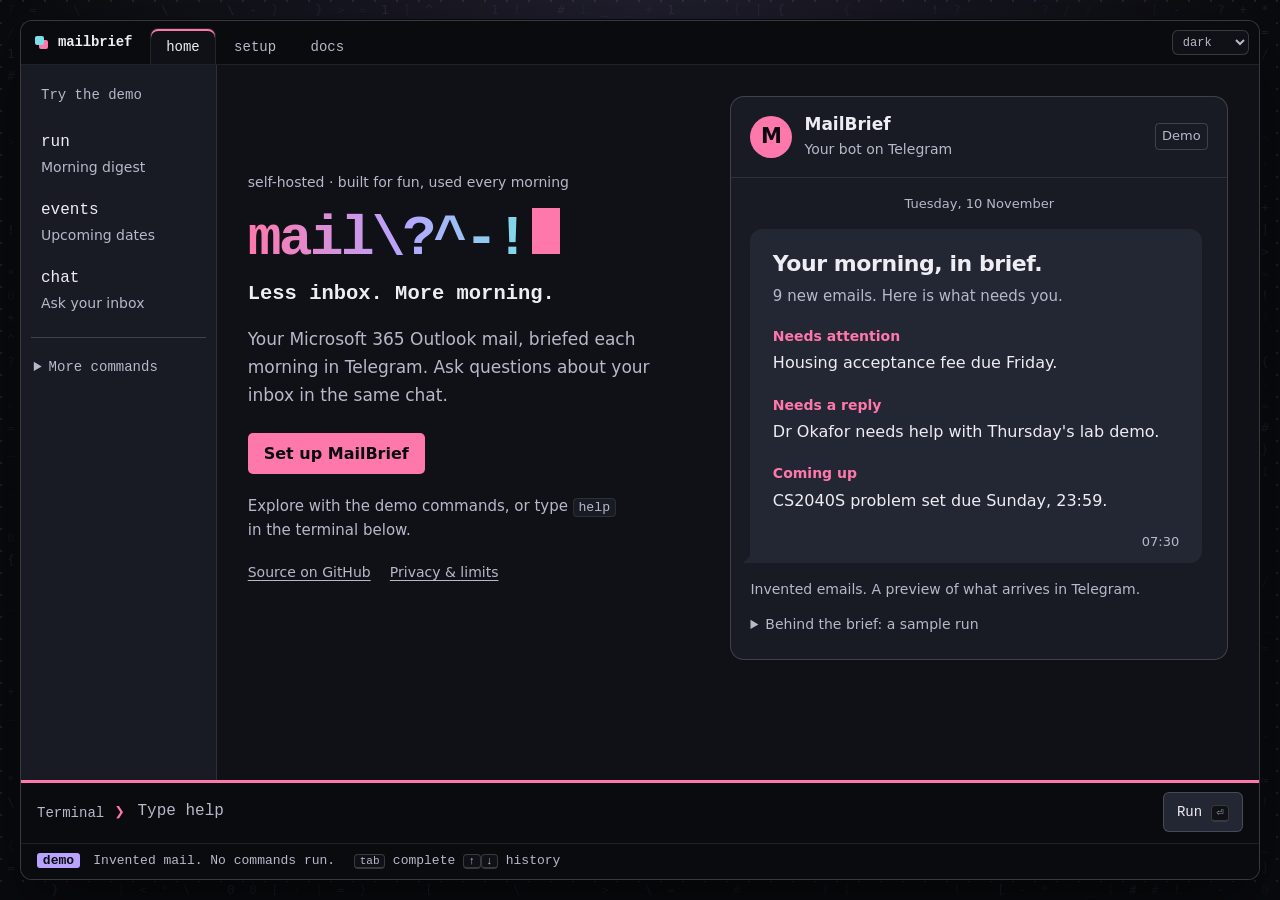
==== commit 3a40e6d8: "Finalize terminal website with Telegram preview and complete docs" ====
--- a/website/index.html
+++ b/website/index.html
@@ -1,713 +1,116 @@
 <!doctype html>
-<html lang="en">
+<html lang="en" data-theme="dark">
 <head>
 <meta charset="utf-8">
 <meta name="viewport" content="width=device-width, initial-scale=1">
-<title>MailBrief: a morning brief of your Outlook inbox, in Telegram</title>
-<meta name="description" content="MailBrief is a self-hosted, single-user Python tool. Each morning it reads your Outlook on the web inbox on your own machine, has the AI endpoint you choose classify and summarise new mail, labels it in Outlook, and sends a digest to your Telegram.">
-<meta property="og:type" content="website">
-<meta property="og:site_name" content="MailBrief">
-<meta property="og:title" content="MailBrief: a morning brief of your Outlook inbox, in Telegram">
-<meta property="og:description" content="Self-hosted and single-user. Reads your Outlook on the web inbox on your own machine, labels it, sends a digest and an events calendar to Telegram, and answers questions about your mail.">
-<meta property="og:url" content="https://kidcodert.github.io/mail-manager/">
-<meta name="twitter:card" content="summary">
-<meta name="color-scheme" content="light dark">
-<link rel="icon" href="data:image/svg+xml,%3Csvg xmlns='http://www.w3.org/2000/svg' viewBox='0 0 32 32'%3E%3Crect width='32' height='32' rx='6' fill='%2317212b'/%3E%3Crect x='5' y='10' width='22' height='15' rx='2' fill='none' stroke='%23fff' stroke-width='2.2'/%3E%3Cpath d='M6 12l10 7 10-7' fill='none' stroke='%23fff' stroke-width='2.2'/%3E%3Crect x='20' y='4' width='9' height='9' rx='2' fill='%23527cf0'/%3E%3C/svg%3E">
+<meta http-equiv="Content-Security-Policy" content="default-src 'none'; style-src 'self'; script-src 'self'; img-src 'self' data:; connect-src 'none'; base-uri 'none'; form-action 'none'">
+<meta name="referrer" content="no-referrer">
+<meta name="color-scheme" content="dark light">
+<title>MailBrief: a self-hosted morning digest for Outlook</title>
+<meta name="description" content="MailBrief is a self-hosted tool that turns new Microsoft 365 Outlook mail into a morning digest on Telegram, where you can also ask questions about your email.">
+<link rel="icon" href="assets/favicon.svg">
 <link rel="stylesheet" href="style.css">
-<script>try{document.documentElement.dataset.theme=localStorage.getItem("theme")||(matchMedia("(prefers-color-scheme: dark)").matches?"dark":"light")}catch(e){}</script>
+<script src="site.js"></script>
 </head>
-<body>
-<a class="skip" href="#main">Skip to content</a>
+<body class="home">
+<a class="skip-link" href="#main">Skip to content</a>
 
-<header class="top">
-  <div class="wrap">
-    <a class="brand" href="index.html" aria-label="MailBrief home">
-      <svg viewBox="0 0 32 32" aria-hidden="true"><rect x="3" y="9" width="24" height="17" rx="3" fill="none" stroke="currentColor" stroke-width="2.4"/><path d="M4.5 11.5 15 19.5l10.5-8" fill="none" stroke="currentColor" stroke-width="2.4" stroke-linejoin="round"/><rect x="20" y="3" width="10" height="10" rx="2" fill="#527cf0"/></svg>
-      MailBrief
-    </a>
-    <nav aria-label="Site"><ul><li><a href="#how">How it works</a></li><li><a href="#examples">Examples</a></li><li><a href="#privacy">Privacy &amp; limits</a></li><li><a href="setup.html">Setup</a></li></ul></nav>
-    <button class="theme" type="button" aria-label="Toggle light and dark theme" title="Toggle theme">
-      <svg class="sun" viewBox="0 0 24 24" aria-hidden="true" fill="none" stroke="currentColor" stroke-width="2" stroke-linecap="round"><circle cx="12" cy="12" r="4.2"/><path d="M12 2v2.2M12 19.8V22M4.2 4.2l1.6 1.6M18.2 18.2l1.6 1.6M2 12h2.2M19.8 12H22M4.2 19.8l1.6-1.6M18.2 5.8l1.6-1.6"/></svg>
-      <svg class="moon" viewBox="0 0 24 24" aria-hidden="true" fill="none" stroke="currentColor" stroke-width="2" stroke-linejoin="round"><path d="M20.5 14.5A8.5 8.5 0 0 1 9.5 3.5a8.5 8.5 0 1 0 11 11z"/></svg>
-    <span class="theme-label">Theme</span></button>
-  </div>
+<div class="window">
+<header class="titlebar">
+  <a class="brand" href="index.html"><span>mailbrief</span></a>
+  <nav class="tabs" aria-label="Main">
+    <a href="index.html" aria-current="page">home</a>
+    <a href="setup.html">setup</a>
+    <a href="docs.html">docs</a>
+  </nav>
+  <label class="theme-picker">
+    <span class="visually-hidden">Theme</span>
+    <select id="theme-select">
+      <option value="dark">dark</option>
+      <option value="light">light</option>
+      <option value="system">system</option>
+    </select>
+  </label>
 </header>
 
-<main id="main">
+<main id="main" class="session">
+  <aside class="rail needs-js" aria-label="Interactive demo">
+    <details class="contents" open><summary>Try the demo</summary><div class="command-menu">
+    <p class="rail-group">Try the demo</p>
+    <button type="button" data-command="mailbrief run"><span>run</span><span class="hint">Morning digest</span></button>
+    <button type="button" data-command="mailbrief events"><span>events</span><span class="hint">Upcoming dates</span></button>
+    <button type="button" data-command="mailbrief chat"><span>chat</span><span class="hint">Ask your inbox</span></button>
+    <details class="secondary-commands">
+      <summary>More commands</summary>
+      <button type="button" data-command="mailbrief status"><span>status</span><span class="hint">Check the scheduler</span></button>
+      <button type="button" data-command="mailbrief labels status"><span>labels</span><span class="hint">Outlook categories</span></button>
+      <button type="button" data-command="tour"><span>tour</span><span class="hint">Guided examples</span></button>
+      <button type="button" data-command="commands"><span>commands</span><span class="hint">Explore the CLI</span></button>
+      <button type="button" data-command="help"><span>help</span><span class="hint">Using this terminal</span></button>
+      <button type="button" data-command="clear"><span>clear</span><span class="hint">Clear the output</span></button>
+    </details>
+    </div></details>
+  </aside>
 
-<!-- ════════════════════════════ hero ════════════════════════════ -->
-<section class="hero">
-  <div class="wrap hero-grid">
-    <div class="hero-copy">
-      <p class="eyebrow">Your Outlook inbox, with perspective</p>
-      <h1>Start your day <br>with the mail <br>that matters.</h1>
-      <p class="lede">A morning digest, useful labels and answers from your email. MailBrief runs on your own machine and brings your Microsoft 365 inbox to Telegram.</p>
-      <p>For students and staff comfortable with a terminal. One person, one mailbox, and an AI endpoint you choose.</p>
-      <a class="btn primary" href="setup.html">Set up your first digest <span aria-hidden="true">&rarr;</span></a>
-      <p class="hero-constraints">Work or school Microsoft 365 accounts only. No personal Outlook.com or Gmail. Self-hosted; no hosted service.</p>
-      <p class="hero-disclosure">Email text goes to your AI provider; summaries and requested content go to Telegram. <a href="#privacy">Privacy &amp; limits</a></p>
-    </div>
-    <figure class="scene preview">
-      <div class="preview-bar"><span class="app-mark" aria-hidden="true">M</span><b>MailBrief</b><span>Telegram preview</span></div>
-      <div class="preview-body">
-        <p class="preview-date">Tuesday 10 November 2026 &middot; 07:31</p>
-        <h2>Your morning, in brief.</h2>
-        <p class="preview-tally">9 new emails &middot; FYI 3 &middot; Newsletter 2<br>Needs Reply 2 &middot; Urgent 1 &middot; Meetings 1</p>
-        <div class="brief-item"><span class="brief-tag">Needs attention</span><h3>Housing deposit due Friday</h3><p>Pay the spring deposit of 400 by 13 Nov. Unpaid rooms are released after that.</p></div>
-        <div class="brief-item"><span class="brief-tag">Needs a reply</span><h3>Choose your seminar week</h3><p>Dr Imogen Vastari asks: week 9 or week 10? Reply by Thursday.</p></div>
-        <div class="brief-item"><span class="brief-tag">Coming up</span><h3>Orbital Labs engineering talk</h3><p>Thu 12 Nov, 6:30pm &middot; Engineering Hall E2.<br>Talk + CV clinic. Sign up by Wednesday.</p></div>
-        <a class="text-link" href="#examples">Explore the full output <span aria-hidden="true">&rarr;</span></a>
-      </div>
-      <figcaption>Illustrated output using fictional mail. No live mailbox is connected.</figcaption>
-    </figure>
-  </div>
-</section>
-
-<!-- ════════════════════════════ what ════════════════════════════ -->
-<section id="what">
-  <div class="wrap">
-    <h2>Less sorting. More knowing what needs you.</h2>
-    <div class="cols wide-left">
-      <div>
-        <p class="intro">Catch the deadline buried in a newsletter, see who needs a reply, and find an answer without searching thread after thread.</p>
-        <details><summary>Who it is for</summary><p>A university or work inbox mixes urgent mail, announcements and newsletters. MailBrief is a Python command-line tool for students and staff with a Microsoft 365 account who are comfortable with a terminal and have an AI endpoint they trust with email text.</p></details>
-        <h3>What it does</h3>
-        <ul class="features">
-          <li><b>Classifies every new email</b> One of six categories (Urgent, Needs Reply, Meetings, FYI, Newsletter, Low Priority) with a priority from P1 to P5, a one-line summary, action items and a deadline.</li>
-          <li><b>Labels the mail inside Outlook</b> Coloured <code>MB:</code> categories that show on web, desktop and phone. Your own categories are left alone.</li>
-          <li><b>Applies labels you define</b> Course codes, particular senders, and topics you describe in plain words, each with an optional minimum priority.</li>
-          <li><b>Sends a digest to Telegram</b> Then a rolling 14-day calendar of the events your emails announce, including ones that only appear on a poster image.</li>
-          <li><b>Answers questions about your mail</b> In the same chat, quoting the emails, listing its sources, and linking each one back to the email in Outlook.</li>
-        </ul>
-      </div>
-      <div>
-        <h3>A day with it</h3>
-        <ol class="day">
-          <li><time datetime="07:30">07:30</time><p><b>The scheduled run starts.</b> Nothing to click. It reads only mail that arrived since yesterday's run.</p></li>
-          <li><time datetime="07:31">07:31</time><p><b>The digest arrives in Telegram,</b> then the events calendar. You read both on the way in.</p></li>
-          <li><time datetime="09:00">09:00</time><p><b>You open Outlook.</b> Everything is already labelled, so you filter to <code>MB: Needs Reply</code> and answer two people.</p></li>
-          <li><time datetime="13:40">13:40</time><p><b>You ask the bot</b> when the midterm is and what you may bring. It answers with quotes and a link to each email.</p></li>
-          <li><time datetime="21:00">21:00</time><p><b>A new course starts next week,</b> so you send <code>/label add course DES120</code>. Matching saved mail is labelled on the next run.</p></li>
-        </ol>
-      </div>
-    </div>
-  </div>
-</section>
-
-<!-- ════════════════════════════ how ════════════════════════════ -->
-<section id="how">
-  <div class="wrap">
-    <h2>How it works</h2>
-    <p class="intro">Run it from a terminal, or keep its service running for scheduled digests and Telegram chat. Outlook, your AI endpoint and Telegram each receive the data described below.</p>
-
-    <ol class="workflow">
-      <li><span>01</span><h3>Read &amp; classify</h3><p>Your local browser reads Outlook. Your AI endpoint finds priorities, actions and events.</p></li>
-      <li><span>02</span><h3>Label &amp; deliver</h3><p>MailBrief applies its own Outlook categories and sends a digest and calendar to Telegram.</p></li>
-      <li><span>03</span><h3>Ask &amp; follow up</h3><p>Ask about saved mail. Get answers with quotes, source links and requested attachments.</p></li>
-    </ol>
-    <details class="wide-details"><summary>See all five steps, data flows and local storage</summary><div class="detail-body">
-    <figure>
-      <div class="lanes">
-        <div class="lane-head" aria-hidden="true">
-          <div>Outlook on the web<small>your Microsoft 365 mailbox</small></div>
-          <div>Your machine<small>MailBrief and a local browser</small></div>
-          <div>Your AI endpoint<small>whichever one you configure</small></div>
-          <div>Telegram<small>your own bot, your chat</small></div>
-        </div>
-        <ol>
-          <li>
-            <div data-lane="Outlook on the web"><span class="flow from"><i>&larr; in</i>The message list and each new email's full text, through the same read-only calls the Outlook page itself makes. No email is opened, so unread mail stays unread.</span></div>
-            <div class="step"><b><span>1</span>Read</b>A headless Chromium on your machine opens Outlook on the web with your saved, encrypted session and collects the mail that arrived since the last run.</div>
-            <div class="empty" data-lane="Your AI endpoint"><span class="none">Nothing</span></div>
-            <div class="empty" data-lane="Telegram"><span class="none">Nothing</span></div>
-          </li>
-          <li>
-            <div class="empty" data-lane="Outlook on the web"><span class="none">Nothing</span></div>
-            <div class="step"><b><span>2</span>Classify</b>One AI call per new email. Course and sender labels are matched by code, with no AI. Results go into the encrypted archive, so a saved email is never sent to the AI twice.</div>
-            <div data-lane="Your AI endpoint"><span class="flow to"><i>out &rarr;</i>The email's text, and up to 4 of its images.</span><span class="flow from"><i>&larr; in</i>Category, priority, summary, action items, deadline, events, and which of your topics fit.</span></div>
-            <div class="empty" data-lane="Telegram"><span class="none">Nothing</span></div>
-          </li>
-          <li>
-            <div data-lane="Outlook on the web"><span class="flow to"><i>out &rarr;</i>The <code>MB:</code> categories for each email. A check in code refuses every other kind of change before it leaves your machine.</span></div>
-            <div class="step"><b><span>3</span>Label</b>Each inbox email gets its category and priority, plus any labels of your own, for example <span class="chip c-orange">MB: Needs Reply</span> <span class="chip c-darkred">MB: P1</span></div>
-            <div class="empty" data-lane="Your AI endpoint"><span class="none">Nothing</span></div>
-            <div class="empty" data-lane="Telegram"><span class="none">Nothing</span></div>
-          </li>
-          <li>
-            <div class="empty" data-lane="Outlook on the web"><span class="none">Nothing</span></div>
-            <div class="step"><b><span>4</span>Digest</b>A second AI call writes the digest. Code then turns its references into links and builds the events calendar from the archive, with no AI.</div>
-            <div data-lane="Your AI endpoint"><span class="flow to"><i>out &rarr;</i>The step 2 results only (sender, subject, summary, dates). Never email bodies.</span><span class="flow from"><i>&larr; in</i>The digest text.</span></div>
-            <div data-lane="Telegram"><span class="flow to"><i>out &rarr;</i>The digest, then the UPCOMING EVENTS message.</span></div>
-          </li>
-          <li>
-            <div data-lane="Outlook on the web"><span class="flow from"><i>&larr; in</i>An attachment, only when you tap its button or ask for the file.</span></div>
-            <div class="step"><b><span>5</span>Chat</b>Your question is answered from the local archive. A search index picks the dozen most relevant emails; no browser is opened to answer.</div>
-            <div data-lane="Your AI endpoint"><span class="flow to"><i>out &rarr;</i>Your question and the text of those emails. Email text is also sent once to make search vectors.</span><span class="flow from"><i>&larr; in</i>An answer that cites its emails.</span></div>
-            <div data-lane="Telegram"><span class="flow from"><i>&larr; in</i>Your question. Only your registered private chat is answered.</span><span class="flow to"><i>out &rarr;</i>The answer with quotes and sources, and files you asked for.</span></div>
-          </li>
-        </ol>
-      </div>
-      <figcaption class="legend"><span><b class="to">out &rarr;</b> leaves your machine</span><span><b class="from">&larr; in</b> comes to your machine</span><span>Every connection is opened by MailBrief. Nothing listens for incoming connections during normal use.</span></figcaption>
-    </figure>
-
-    <h3>What stays on your machine</h3>
-    <p>There is no database and no server component. Everything lives in a <code>data/</code> folder next to the code, which git ignores.</p>
-    <div class="store">
-      <div><code>data/session.enc</code>Your Outlook web session. Encrypted. <small>Treat it like a password: it gives full access to the mailbox.</small></div>
-      <div><code>data/archive/YYYY-MM.enc</code>Each month's emails, classifications and digests. Encrypted. <small>Kept until you set <code>ARCHIVE_DAYS</code>.</small></div>
-      <div><code>data/index.enc</code>Search vectors for chat. Encrypted. <small>No email text; rebuildable from the archive.</small></div>
-      <div><code>data/rules.json</code>Your own labels and profile. Plain JSON. <small>No email content.</small></div>
-      <div><code>data/logs/</code>Service log: progress, counts, timings. <small>Never subjects, digests, questions or answers.</small></div>
-      <div><code>.env</code>Your keys and settings. <small>Holds the encryption key, so encryption protects copies of <code>data/</code>, not someone already logged in as you.</small></div>
-    </div></div></details>
-  </div>
-</section>
-
-<!-- ════════════════════════════ examples ════════════════════════════ -->
-<section id="examples">
-  <div class="wrap">
-    <h2>What it produces</h2>
-    <p class="intro">These are mock-ups in the real message formats. Every sender, course, subject and address in them is invented. The morning examples are set on 10 November 2026; the housing-payment chat is a follow-up on 11 November.</p>
-    <p>Try the real archive and events views without an account: after <code>uv sync</code>, run <code>uv run python demo/run.py</code> or <code>uv run python demo/run.py events</code>. The offline tour uses 15 invented emails in a temporary folder. Its digest and chat views are prewritten examples.</p>
-
-    <div role="tablist" aria-label="Examples of MailBrief output">
-      <button type="button" role="tab" id="tab-digest" aria-controls="panel-digest">Morning digest</button>
-      <button type="button" role="tab" id="tab-events" aria-controls="panel-events">Events calendar</button>
-      <button type="button" role="tab" id="tab-chat" aria-controls="panel-chat">Inbox chat</button>
-      <button type="button" role="tab" id="tab-alert" aria-controls="panel-alert">Sign-in alert</button>
-      <button type="button" role="tab" id="tab-outlook" aria-controls="panel-outlook">Labels in Outlook</button>
-      <button type="button" role="tab" id="tab-term" aria-controls="panel-term">Terminal</button>
+  <section class="pane" id="playground" aria-labelledby="hero-title">
+    <div class="landing-grid">
+    <div class="hero">
+      <p class="boot">self-hosted &middot; built for fun, used every morning</p>
+      <h1 id="hero-title"><span class="wordmark" data-scramble>mailbrief</span><span class="cursor" aria-hidden="true"></span></h1>
+      <p class="tagline">Less inbox. More morning.</p>
+      <p class="lede">Your Microsoft 365 Outlook mail, briefed each morning in Telegram. Ask questions about your inbox in the same chat.</p>
+      <p class="hero-actions"><a class="setup-link" href="setup.html">Set up MailBrief</a></p>
+      <p class="hero-hint needs-js">Explore with the demo commands, or type <code>help</code> in the terminal below.</p>
+      <p class="project-links"><a href="https://github.com/KidCoderT/mail-manager" rel="noopener noreferrer">Source on GitHub</a><a href="docs.html#privacy">Privacy &amp; limits</a></p>
     </div>
 
-    <!-- digest -->
-    <div role="tabpanel" id="panel-digest" aria-labelledby="tab-digest" tabindex="0">
-      <h3>Morning digest</h3>
-      <div class="panel-grid">
-        <div class="tg">
-          <div class="tg-head"><svg viewBox="0 0 32 32" aria-hidden="true"><circle cx="16" cy="16" r="16" fill="#17212b"/><rect x="8" y="11" width="16" height="11" rx="2" fill="none" stroke="#fff" stroke-width="1.8"/><path d="M9 12.5l7 5 7-5" fill="none" stroke="#fff" stroke-width="1.8"/></svg><div><b>MailBrief</b><small>your own bot</small></div></div>
-          <div class="tg-body">
-<div class="msg">📬 9 new emails — FYI 3 · Newsletter 2 · Needs Reply 2 · Urgent 1 · Meetings 1
-
-TOP PRIORITIES TODAY
-• Housing Office: the spring deposit of 400 is due Fri 13 Nov; unpaid rooms are released after that <span class="lnk">↗</span>
-• BIO204 lab report 2 is due Wed 11 Nov 23:59 on the course portal <span class="lnk">↗</span>
-
-NEEDS A REPLY
-• Dr Imogen Vastari asks which week you can present your seminar, week 9 or week 10; she wants an answer by Thursday <span class="lnk">↗</span>
-• Petra Lindqvist asks if you can take the data-cleaning part of the group project <span class="lnk">↗</span>
-
-DEADLINES &amp; MEETINGS
-• Wed 11 Nov 23:59: BIO204 lab report 2 <span class="lnk">↗</span>
-• Thu 12 Nov 14:00: project group meeting, Library Pod 3 <span class="lnk">↗</span>
-• Fri 13 Nov: spring housing deposit <span class="lnk">↗</span>
-• Wed 18 Nov 14:00: STAT310 midterm, Hall B <span class="lnk">↗</span>
-
-OPPORTUNITIES &amp; EVENTS
-⭐ Orbital Labs engineering talk with a CV clinic, Thu 12 Nov 6:30pm; sign up by Wednesday <span class="lnk">↗</span>
-
-FYI
-• Library: one loan is due back Thu 12 Nov <span class="lnk">↗</span>
-• STAT310: the midterm seating plan is posted <span class="lnk">↗</span><time>07:31</time></div>
-          </div>
+      <section class="telegram-preview digest-preview" aria-labelledby="telegram-title">
+        <header class="chat-header">
+          <span class="chat-avatar" aria-hidden="true">M</span>
+          <div><h2 id="telegram-title">MailBrief</h2><p>Your bot on Telegram</p></div>
+          <span class="demo-label">Demo</span>
+        </header>
+        <div class="chat-body">
+          <p class="chat-date">Tuesday, 10 November</p>
+          <article class="chat-message" aria-label="Sample morning digest">
+            <h3>Your morning, in brief.</h3>
+            <p class="digest-meta">9 new emails. Here is what needs you.</p>
+            <div class="digest-item"><h4>Needs attention</h4><p>Housing acceptance fee due Friday.</p></div>
+            <div class="digest-item"><h4>Needs a reply</h4><p>Dr Okafor needs help with Thursday's lab demo.</p></div>
+            <div class="digest-item"><h4>Coming up</h4><p>CS2040S problem set due Sunday, 23:59.</p></div>
+            <p class="message-time">07:30</p>
+          </article>
+          <p class="preview-caption">Invented emails. A preview of what arrives in Telegram.</p>
+          <details class="run-log"><summary>Behind the brief: a sample run</summary>
+            <div class="ln t-dim">[00:04] Signed in</div>
+            <div class="ln t-dim">[00:52] Classifying 9 emails with the AI...</div>
+            <div class="ln t-dim">[01:07] Labelling in Outlook 9/9</div>
+            <div class="ln t-dim">[01:30] Digest ready. With --send, delivered to Telegram.</div>
+          </details>
         </div>
-        <aside><p class="example-summary">A short, linked digest puts priorities, replies and deadlines first.</p><details><summary>How this output works</summary><div class="detail-body">
-          <ul>
-            <li>The first line is built by code: the count, then a tally per category.</li>
-            <li>The sections are fixed: top priorities, needs a reply, deadlines and meetings, opportunities and events, FYI. Empty ones are skipped.</li>
-            <li>Every bullet ends with a ↗ for each email it is about. Tapping one opens that email in Outlook.</li>
-            <li>The model only writes a reference number. Code builds the link from the email's id, so an email cannot plant a link of its own in your digest.</li>
-            <li>An email you already answered is never listed under NEEDS A REPLY.</li>
-            <li>⭐ marks mail that matches your topics and profile, or a rule you marked as boosted.</li>
-            <li>A digest too long for one message is sent as one message per section, each tagged like <code>2/4</code>.</li>
-            <li>Weekly and monthly digests use different sections: STILL OPEN, DEADLINES &amp; MEETINGS, KEY EVENTS, NOISE.</li>
-          </ul>
-        </div></details></aside>
-      </div>
+      </section>
     </div>
-
-    <!-- events -->
-    <div role="tabpanel" id="panel-events" aria-labelledby="tab-events" tabindex="0">
-      <h3>Events calendar</h3>
-      <div class="panel-grid">
-        <div class="tg">
-          <div class="tg-head"><svg viewBox="0 0 32 32" aria-hidden="true"><circle cx="16" cy="16" r="16" fill="#17212b"/><rect x="8" y="11" width="16" height="11" rx="2" fill="none" stroke="#fff" stroke-width="1.8"/><path d="M9 12.5l7 5 7-5" fill="none" stroke="#fff" stroke-width="1.8"/></svg><div><b>MailBrief</b><small>your own bot</small></div></div>
-          <div class="tg-body">
-<div class="msg">📅 UPCOMING EVENTS · next 14 days (5)
-
-THU 12 NOV
-⭐🆕 6:30pm · Orbital Labs engineering talk · Engineering Hall E2 <span class="lnk">↗</span>
-   Talk + CV clinic for internship applicants, free dinner
-   sign up by Wed 11 Nov · https://careers.example.edu/orbital
-🆕 2pm · Project group meeting · Library Pod 3 <span class="lnk">↗</span>
-
-SAT 14 NOV
-• 10am · Robotics Society build day · Makerspace <span class="lnk">↗</span>
-   Build a line follower in teams, beginners welcome
-   sign-up closed
-
-WED 18 NOV
-🆕 2pm · STAT310 midterm · Hall B <span class="lnk">↗</span>
-   Covers weeks 1 to 6, one sheet of notes allowed
-
-DATE NOT GIVEN
-🆕 Open day volunteer call <span class="lnk">↗</span>
-   Campus Weekly is looking for student guides<time>07:31</time></div>
-          </div>
-        </div>
-        <aside><p class="example-summary">A rolling calendar brings dated events out of your saved email.</p><details><summary>How this output works</summary><div class="detail-body">
-          <ul>
-            <li>Sent as a second message after every digest. Built by code from the saved classifications, so nothing in it is rewritten or made up at this stage.</li>
-            <li>It covers all saved mail, not only today's: every event in the next <code>EVENTS_DAYS</code> days (default 14; <code>0</code> turns it off).</li>
-            <li>🆕 marks events from this digest's emails. ⭐ events come first within their day.</li>
-            <li>The same event announced in two emails is shown once.</li>
-            <li>Events with no date appear once, on the day their email arrives.</li>
-            <li>Events are also read from images: posters pasted into an email, and images a newsletter links to.</li>
-            <li>Any time: <code>mailbrief events</code> prints it, <code>/events 30</code> asks the bot for 30 days.</li>
-          </ul>
-        </div></details></aside>
-      </div>
-    </div>
-
-    <!-- chat -->
-    <div role="tabpanel" id="panel-chat" aria-labelledby="tab-chat" tabindex="0">
-      <h3>Inbox chat</h3>
-      <div class="panel-grid">
-        <div class="tg" data-chat-demo>
-          <div class="tg-head"><svg viewBox="0 0 32 32" aria-hidden="true"><circle cx="16" cy="16" r="16" fill="#17212b"/><rect x="8" y="11" width="16" height="11" rx="2" fill="none" stroke="#fff" stroke-width="1.8"/><path d="M9 12.5l7 5 7-5" fill="none" stroke="#fff" stroke-width="1.8"/></svg><div><b>MailBrief</b><small>your own bot</small></div></div>
-          <div class="tg-body">
-<div class="ex" data-exchange="when is the STAT310 midterm?">
-<div class="msg out">when is the STAT310 midterm?<time>13:40</time></div>
-<div class="msg">• The STAT310 midterm is on "Wednesday 18 November, 2:00pm to 3:30pm" in "Hall B" <span class="lnk">↗</span>
-• It covers "weeks 1 to 6" <span class="lnk">↗</span>
-• Seats are assigned, and the seating plan is attached to the second email <span class="lnk">↗</span>
-
-<b>Sources</b>
-<span class="src">05 Nov · STAT310 Teaching Team · STAT310 midterm logistics</span>
-<span class="src">09 Nov · STAT310 Teaching Team · Midterm seating plan posted</span><time>13:40</time></div>
-<div class="btns"><span>📎 STAT310_midterm_seating.pdf</span></div>
-</div>
-<div class="ex" data-exchange="and what can I bring?">
-<div class="msg out">and what can I bring?<time>13:41</time></div>
-<div class="msg">• You may bring "one A4 sheet of notes, both sides, handwritten or typed" <span class="lnk">↗</span>
-• A "non-programmable calculator" is allowed; phones and smartwatches are not <span class="lnk">↗</span>
-• Prof Quillfeather confirmed that "formulas copied from the slides are fine" on the sheet <span class="lnk">↗</span>
-
-<b>Sources</b>
-<span class="src">05 Nov · STAT310 Teaching Team · STAT310 midterm logistics</span>
-<span class="src">06 Nov · Prof Tobias Quillfeather · Re: notes sheet question</span><time>13:41</time></div>
-</div>
-<div class="ex" data-exchange="did I pay my housing deposit?"><p class="conversation-date">Wednesday 11 November &middot; after the receipt arrived</p>
-<div class="msg out">did I pay my housing deposit?<time>18:05</time></div>
-<div class="msg">• It looks paid. The Housing Office reminded you that the "spring deposit of 400" is due by "Friday 13 November" <span class="lnk">↗</span>
-• A receipt from Student Payments the next day confirms "payment received: 400.00, spring housing deposit" <span class="lnk">↗</span>
-
-<b>Sources</b>
-<span class="src">10 Nov · Housing Office · Reminder: spring deposit due Friday</span>
-<span class="src">11 Nov · Student Payments · Payment receipt HX-20411</span><time>18:05</time></div>
-<div class="btns"><span>📎 Receipt_HX-20411.pdf</span></div>
-</div>
-<div class="ex" data-exchange="what's on the canteen menu today?">
-<div class="msg out">what's on the canteen menu today?<time>18:06</time></div>
-<div class="msg">Your emails don't say what the canteen is serving today. The closest is a Campus Weekly item about the North Canteen's new opening hours.
-
-<b>Closest matches</b>
-<span class="src">09 Nov · Campus Weekly · This week at Harrowmere</span>
-<span class="src">02 Nov · Campus Weekly · This week at Harrowmere</span>
-<span class="src">28 Oct · Facilities · North Canteen closed for repairs on Friday</span><time>18:06</time></div>
-</div>
-          </div>
-        </div>
-        <aside><p class="example-summary">Ask in plain words and follow the sources back to Outlook.</p><details><summary>How this output works</summary><div class="detail-body">
-          <ul>
-            <li>Ask in plain words. Follow-ups work: the last three questions and answers are remembered, in memory only. <code>/new</code> forgets them.</li>
-            <li>Answers come only from your saved emails. Every claim carries a ↗ to its email, and exact wording is quoted where it matters.</li>
-            <li>Each source line opens that email in Outlook. Each attachment of a source gets a button; tap it and the file is fetched from Outlook and sent to the chat, without being written to disk.</li>
-            <li>If you ask for a file ("send me the seating plan"), it is sent after the answer. Code first checks that it really is an attachment of an email the answer cited.</li>
-            <li>When the emails do not answer the question, it says so and lists the closest matches instead.</li>
-            <li>Typical answers take 3 to 30 seconds. Broad questions over many emails can take a minute or more.</li>
-            <li>The same thing works without Telegram: <code>mailbrief chat "when is the STAT310 midterm?"</code></li>
-          </ul>
-        </div></details></aside>
-      </div>
-    </div>
-
-    <!-- alert -->
-    <div role="tabpanel" id="panel-alert" aria-labelledby="tab-alert" tabindex="0">
-      <h3>Sign-in alert</h3>
-      <div class="panel-grid">
-        <div class="tg">
-          <div class="tg-head"><svg viewBox="0 0 32 32" aria-hidden="true"><circle cx="16" cy="16" r="16" fill="#17212b"/><rect x="8" y="11" width="16" height="11" rx="2" fill="none" stroke="#fff" stroke-width="1.8"/><path d="M9 12.5l7 5 7-5" fill="none" stroke="#fff" stroke-width="1.8"/></svg><div><b>MailBrief</b><small>your own bot</small></div></div>
-          <div class="tg-body">
-<div class="msg">⚠️ MailBrief: the Outlook login has expired, so no digest until you send /login here to sign in again.<time>07:30</time></div>
-<div class="msg out">/login<time>08:12</time></div>
-<div class="msg">🔐 To sign in to Outlook again, open this in any web browser, e.g. on your phone:
-<span class="src">Open the sign-in page</span>
-
-Tap Start, then sign in as usual. After Start, the link only works in that browser, and it closes by itself after 10 minutes. Not needed? Just ignore it. Don't forward it.<time>08:12</time></div>
-<div class="msg">Logged in ✅ The sign-in page is closed. Digests carry on as scheduled.<time>08:15</time></div>
-          </div>
-        </div>
-        <aside><p class="example-summary">An expired session triggers an alert with ways to sign in again.</p><details><summary>How this output works</summary><div class="detail-body">
-          <ul>
-            <li>Microsoft ends web sessions from time to time. How often is set by your organisation. MailBrief notices at the next run and tells you, once a day.</li>
-            <li>At a PC, the fix is <code>mailbrief login</code>: a browser window opens and you sign in as usual.</li>
-            <li><code>/login</code> is for when MailBrief runs somewhere without a screen. It opens a temporary page that shows a live picture of MailBrief's own browser on Microsoft's sign-in screen, so you can sign in from a phone.</li>
-            <li>For the link to open on a phone, MailBrief needs an <code>https://</code> address (<code>PUBLIC_URL</code>) or the optional tunnel (<code>LOGIN_TUNNEL=cloudflared</code>). Without either, the link is a <code>localhost</code> one that only opens on the machine itself.</li>
-            <li>The safeguards on that page are listed under <a href="#privacy">Privacy</a>.</li>
-          </ul>
-        </div></details></aside>
-      </div>
-    </div>
-
-    <!-- outlook -->
-    <div role="tabpanel" id="panel-outlook" aria-labelledby="tab-outlook" tabindex="0">
-      <h3>Labels in Outlook</h3>
-      <div class="panel-grid">
-        <figure>
-          <div class="inbox">
-            <div class="inbox-bar"><b>Focused</b><span>Other</span><span>Filter</span></div>
-            <ol>
-              <li><span class="from">Housing Office</span><span class="when">06:58</span><span class="subj">Reminder: spring deposit due Friday</span>
-                <span class="chips"><span class="chip c-red">MB: Urgent</span><span class="chip c-darkred">MB: P1</span></span></li>
-              <li><span class="from">Dr Imogen Vastari</span><span class="when">Mon 21:14</span><span class="subj">Re: your seminar slot</span>
-                <span class="chips"><span class="chip c-orange">MB: Needs Reply</span><span class="chip c-darkred">MB: P1</span><span class="chip c-cranberry">MB: Dr Vastari</span><span class="chip c-darkblue">MB: BIO204</span></span></li>
-              <li><span class="from">Petra Lindqvist</span><span class="when">Mon 19:40</span><span class="subj">Group project: who takes data cleaning?</span>
-                <span class="chips"><span class="chip c-orange">MB: Needs Reply</span><span class="chip c-orange">MB: P2</span><span class="chip c-darkblue">MB: STAT310</span></span></li>
-              <li><span class="from">Careers Office</span><span class="when">Mon 17:30</span><span class="subj">Orbital Labs engineering talk, this Thursday</span>
-                <span class="chips"><span class="chip c-green">MB: Newsletter</span><span class="chip c-orange">MB: P2</span><span class="chip c-cranberry">MB: Careers</span></span></li>
-              <li class="read"><span class="from">Petra Lindqvist</span><span class="when">Mon 16:30</span><span class="subj">Project meeting Thursday 2pm, Library Pod 3</span>
-                <span class="chips"><span class="chip c-purple">MB: Meetings</span><span class="chip c-yellow">MB: P3</span></span></li>
-              <li class="read"><span class="from">STAT310 Teaching Team</span><span class="when">Mon 16:02</span><span class="subj">Midterm seating plan posted</span><span class="chips"><span class="chip c-blue">MB: FYI</span><span class="chip c-orange">MB: P2</span><span class="chip c-darkblue">MB: STAT310</span></span></li>
-              <li class="read"><span class="from">BIO204 Teaching Team</span><span class="when">Mon 14:11</span><span class="subj">BIO204 lab report 2 due Wednesday</span>
-                <span class="chips"><span class="chip c-blue">MB: FYI</span><span class="chip c-orange">MB: P2</span><span class="chip c-darkblue">MB: BIO204</span></span></li>
-              <li class="read"><span class="from">Campus Weekly</span><span class="when">Mon 12:00</span><span class="subj">This week at Harrowmere</span>
-                <span class="chips"><span class="chip c-green">MB: Newsletter</span><span class="chip c-grey">MB: P5</span></span></li>
-              <li class="read"><span class="from">Library Services</span><span class="when">Mon 09:03</span><span class="subj">Your loan is due Thu 12 Nov</span>
-                <span class="chips"><span class="chip c-blue">MB: FYI</span><span class="chip c-teal">MB: P4</span></span></li>
-            </ol>
-          </div>
-          <figcaption>A drawing of a message list, not a screenshot. In Outlook the labels appear as ordinary categories.</figcaption>
-        </figure>
-        <aside><p class="example-summary">Category and priority labels stay visible in Outlook on web, desktop and phone.</p><details><summary>How this output works</summary><div class="detail-body">
-          <p>Each inbox email gets two labels, a category and a priority, plus any of your own.</p>
-          <div class="table"><table>
-            <thead><tr><th>Category</th><th>Priority</th></tr></thead>
-            <tbody>
-              <tr><td><span class="chip c-red">MB: Urgent</span></td><td><span class="chip c-darkred">MB: P1</span></td></tr>
-              <tr><td><span class="chip c-orange">MB: Needs Reply</span></td><td><span class="chip c-orange">MB: P2</span></td></tr>
-              <tr><td><span class="chip c-purple">MB: Meetings</span></td><td><span class="chip c-yellow">MB: P3</span></td></tr>
-              <tr><td><span class="chip c-blue">MB: FYI</span></td><td><span class="chip c-teal">MB: P4</span></td></tr>
-              <tr><td><span class="chip c-green">MB: Newsletter</span></td><td><span class="chip c-grey">MB: P5</span></td></tr>
-              <tr><td><span class="chip c-grey">MB: Low Priority</span></td><td></td></tr>
-            </tbody>
-          </table></div>
-          <p>Your own: <span class="chip c-darkblue">courses</span> <span class="chip c-cranberry">senders</span> <span class="chip c-darkgreen">topics</span></p>
-          <ul>
-            <li>Categories live on the server, so they show in Outlook on the web, desktop and phone. Filter with <code>category:"MB: Urgent"</code>.</li>
-            <li>MailBrief reads an email's categories first and swaps only the <code>MB:</code> ones.</li>
-            <li>Read state, folder and flags stay as they were. Senders are not notified.</li>
-            <li>To undo everything: <code>mailbrief labels clear --all --colours</code>.</li>
-          </ul>
-        </div></details></aside>
-      </div>
-    </div>
-
-    <!-- terminal -->
-    <div role="tabpanel" id="panel-term" aria-labelledby="tab-term" tabindex="0">
-      <h3>Terminal</h3>
-      <div class="panel-grid">
-        <figure>
-          <div class="term">
-            <div class="term-bar">mail-manager</div>
-<pre><span class="prompt">$</span> uv run mailbrief run
-<span class="d">[00:00]</span> Loading saved emails…
-<span class="d">[00:03]</span> Opening Outlook…
-<span class="d">[00:03]</span> Signed in
-<span class="d">[00:06]</span> Loading the inbox list…
-<span class="d">[00:14]</span> Loading Focused tab 164/164
-<span class="d">[00:16]</span> Loading Other tab 48/48
-<span class="d">[00:21]</span> Fetching full text 11/11
-<span class="d">[00:22]</span> Fetching images 2/2
-<span class="d">[00:23]</span> Classifying 9 emails with the AI…
-<span class="d">[00:31]</span> Classifying 9/9
-<span class="d">[00:31]</span> Saving to the archive…
-<span class="d">[00:32]</span> Labelling 9 emails in Outlook…
-<span class="d">[00:39]</span> Labelling in Outlook 9/9
-<span class="d">[01:04]</span> <span class="p">✓</span> Writing the new digest of 9 emails (25s)
-9 inbox emails (since 2026-11-09 07:30), 9 need the AI, 0 already saved; inbox: 212 of 212 conversations; 2 of your replies / other-folder messages.
-  [Urgent/p1] 10 Nov 06:58  Housing Office — Reminder: spring deposit due Friday
-  [Needs Reply/p1] 09 Nov 21:14  Dr Imogen Vastari — Re: your seminar slot
-  [Needs Reply/p2] 09 Nov 19:40  Petra Lindqvist — Group project: who takes data cleaning?
-  [Newsletter/p2] 09 Nov 17:30  Careers Office — Orbital Labs engineering talk, this Thursday
-  [Meetings/p3] 09 Nov 16:30  Petra Lindqvist — Project meeting Thursday 2pm, Library Pod 3
-  <span class="d">… 4 more</span>
-
-📬 9 new emails — FYI 3 · Newsletter 2 · Needs Reply 2 · Urgent 1 · Meetings 1
-
-TOP PRIORITIES TODAY
-• Housing Office: the spring deposit of 400 is due Fri 13 Nov; unpaid rooms are released after that
-<span class="d">… the rest of the digest, then the events calendar</span>
-
-timing: read 19s, classify 8s (9 emails, 2 with images), digest 25s
-Saved (encrypted): 2026-11.enc in data\archive  (view with `mailbrief emails`)</pre>
-          </div>
-          <figcaption>Shortened. A plain <code>run</code> prints the digest and marks nothing as processed, so it is safe to repeat.</figcaption>
-        </figure>
-        <aside><p class="example-summary">The terminal shows each phase of a run, with progress and timings.</p><details><summary>How this output works</summary><div class="detail-body">
-          <ul>
-            <li>Each phase reports progress with the time since the start, so a slow step is visible instead of looking stuck.</li>
-            <li>Add <code>--send</code> to deliver the digest to Telegram and <code>--commit</code> to mark these emails as processed. Together they are the daily job.</li>
-            <li><code>--commit</code> refuses to advance if the digest reached no destination, so a failed delivery never loses a morning's mail.</li>
-            <li>Scheduled runs use <code>--quiet</code>, which leaves subjects and digest text out of the log.</li>
-          </ul>
-        </div></details></aside>
-      </div>
-    </div>
-  </div>
-</section>
-
-<!-- ════════════════════════════ using ════════════════════════════ -->
-<section id="using">
-  <div class="wrap">
-    <h2>Get your first digest. Then make it yours.</h2>
-    <p class="intro">Start with one digest on your own machine. Then choose whether to add older mail, custom labels or a daily schedule.</p>
-
-    <div class="setup-callout"><div><p class="eyebrow">From install to first digest</p><h3>Try it on your own inbox.</h3><p>Install, choose your AI endpoint, connect Outlook and register your Telegram chat. Send your first digest before any optional backfill.</p></div><a class="btn primary" href="setup.html">Follow the setup guide</a></div>
-    <p>Allow about half an hour for setup, including the bot and browser download. Scheduling, older-mail backfill and hosting come afterwards.</p>
-    <details class="wide-details" id="everyday"><summary>Everyday commands, custom labels and schedules</summary><div class="detail-body">
-    <p>Once it is set up you mostly leave it alone. These are the commands you will actually reach for. Run them from the project folder with <code>uv run</code>. The full list is in the <a href="https://github.com/KidCoderT/mail-manager/blob/main/commands.md">command reference</a>.</p>
-    <div class="cols">
-      <div>
-        <h3>In the terminal</h3>
-        <div class="table"><table>
-          <thead><tr><th>Command</th><th>What it does</th></tr></thead>
-          <tbody>
-            <tr><td><code>mailbrief run</code></td><td>Preview: read new mail, classify, label, print the digest. Nothing is marked processed.</td></tr>
-            <tr><td><code>mailbrief run --send --commit</code></td><td>The daily job: send the digest to Telegram, then mark the mail processed.</td></tr>
-            <tr><td><code>mailbrief run --digest this-week</code></td><td>A summary of a period: <code>this-week</code>, <code>this-month</code>, <code>last-month</code>, <code>older</code> or <code>all</code>.</td></tr>
-            <tr><td><code>mailbrief serve</code></td><td>Run on the schedule and answer the Telegram chat, until stopped.</td></tr>
-            <tr><td><code>mailbrief status</code></td><td>Is the service running, when is the next run, how did the last one go.</td></tr>
-            <tr><td><code>mailbrief stop</code></td><td>Stop a running <code>serve</code>. A run in progress finishes first.</td></tr>
-            <tr><td><code>mailbrief emails</code></td><td>Browse saved mail offline, grouped by thread. <code>--search</code>, <code>--show N</code>, <code>--thread N</code>, <code>--digest</code>.</td></tr>
-            <tr><td><code>mailbrief events</code></td><td>Print the events calendar. <code>--days N</code>, <code>--past N</code>, <code>--send</code>.</td></tr>
-            <tr><td><code>mailbrief chat "…"</code></td><td>Ask a question in the terminal instead of Telegram.</td></tr>
-            <tr><td><code>mailbrief labels status</code></td><td>How many emails are labelled or pending. Also <code>apply</code>, <code>clear</code>, <code>retag</code>.</td></tr>
-            <tr><td><code>mailbrief rules list</code></td><td>Your own labels. Also <code>add</code>, <code>remove</code>, <code>profile</code>.</td></tr>
-            <tr><td><code>mailbrief login</code></td><td>Sign in again when the session has expired.</td></tr>
-          </tbody>
-        </table></div>
-      </div>
-      <div>
-        <h3>In the Telegram chat</h3>
-        <p>Anything that is not a command is treated as a question about your email.</p>
-        <div class="table"><table>
-          <thead><tr><th>Command</th><th>What it does</th></tr></thead>
-          <tbody>
-            <tr><td><code>/help</code></td><td>What the bot can do.</td></tr>
-            <tr><td><code>/sync</code></td><td>Check for new mail now. The digest arrives as usual.</td></tr>
-            <tr><td><code>/digest</code></td><td>Send the latest saved digest again, then the calendar.</td></tr>
-            <tr><td><code>/events [days]</code></td><td>The events calendar (default 14 days).</td></tr>
-            <tr><td><code>/new</code></td><td>Forget this conversation.</td></tr>
-            <tr><td><code>/labels</code></td><td>List your label rules.</td></tr>
-            <tr><td><code>/label add …</code></td><td>Add a course, sender or topic rule.</td></tr>
-            <tr><td><code>/label remove …</code></td><td>Remove a rule. Old emails keep its label.</td></tr>
-            <tr><td><code>/profile text</code></td><td>Set who you are and what you want to hear about.</td></tr>
-            <tr><td><code>/login</code></td><td>Sign in to Outlook again through a one-time page.</td></tr>
-          </tbody>
-        </table></div>
-        <p>The bot acts only on private chats you registered from the terminal. Every other chat, and every group, is ignored without a reply.</p>
-      </div>
-    </div>
-
-    <h3 id="labels">Your own labels</h3>
-    <div class="cols">
-      <div>
-        <p>Beyond the six built-in categories you define rules of your own. They are stored in <code>data/rules.json</code> and you can change them from the terminal, from the chat, or by editing the file.</p>
-        <div class="table"><table>
-          <thead><tr><th>Kind</th><th>Decided by</th><th>Example label</th></tr></thead>
-          <tbody>
-            <tr><td>Course</td><td>Code: the course code appears as a whole word in the subject, sender name or start of the body.</td><td><span class="chip c-darkblue">MB: BIO204</span></td></tr>
-            <tr><td>Sender</td><td>Code: an exact address or part of a name. <code>--direct</code> limits it to mail where you are the only recipient.</td><td><span class="chip c-cranberry">MB: Dr Vastari</span></td></tr>
-            <tr><td>Topic</td><td>AI: you describe what counts, and the classifier tags mail that fits. Only names from your list are accepted.</td><td><span class="chip c-darkgreen">MB: Research</span></td></tr>
-            <tr><td>Profile</td><td>AI: a sentence about you. It shapes priorities and what gets a ⭐.</td><td>no label</td></tr>
-          </tbody>
-        </table></div>
-        <p>A rule can set a minimum priority ("at least P2"). Course and sender rules apply to all saved mail on the next run, with no AI calls. Topic and profile changes apply to new mail; <code>mailbrief labels retag --period this-month</code> re-asks the AI for older mail.</p>
-      </div>
-      <div>
-        <div class="code"><pre><span class="c"># in the terminal</span>
-uv run mailbrief rules profile "Second-year biology student looking for lab internships and research talks"
-uv run mailbrief rules add course BIO204
-uv run mailbrief rules add course STAT310 --priority 2
-uv run mailbrief rules add sender ivastari@example.edu --label "Dr Vastari" --direct --priority 1
-uv run mailbrief rules add sender "Careers Office" --label Careers --boost
-uv run mailbrief rules add topic Research "lab openings, research talks, summer studentships, poster sessions" --priority 2
-uv run mailbrief rules list</pre></div>
-        <div class="code"><pre><span class="c"># the same, sent to your bot</span>
-/label add course BIO204
-/label add sender ivastari@example.edu "Dr Vastari" direct p1
-/label add topic Research "lab openings, research talks, summer studentships" p2
-/label remove course DES120
-/profile Second-year biology student looking for lab internships</pre></div>
-      </div>
-    </div>
-
-    <h3 id="schedule">The schedule</h3>
-    <div class="cols">
-      <div>
-        <p><code>mailbrief serve</code> reads <code>RUN_AT</code> from <code>.env</code>. Entries are separated by <code>;</code> and each one is <code>&lt;days&gt; &lt;HH:MM&gt; [scope]</code>, in your <code>DEFAULT_TIMEZONE</code>.</p>
-        <div class="table"><table>
-          <thead><tr><th>Part</th><th>Allowed values</th></tr></thead>
-          <tbody>
-            <tr><td>days</td><td><code>daily</code>, <code>weekdays</code>, <code>weekends</code>, <code>mon</code> to <code>sun</code>, <code>day-N</code> (day of the month). Comma lists mix: <code>mon,day-15</code></td></tr>
-            <tr><td>time</td><td>24-hour <code>HH:MM</code></td></tr>
-            <tr><td>scope</td><td><code>new</code> (default), <code>this-week</code>, <code>this-month</code>, <code>last-month</code>, <code>older</code>, <code>all</code></td></tr>
-          </tbody>
-        </table></div>
-        <ul>
-          <li>If the machine was off or asleep at a scheduled time, the run happens when <code>serve</code> is next running. Three days off means one digest covering all three, not three digests.</li>
-          <li>A failed run is retried after 15 minutes, up to 3 attempts.</li>
-          <li>Only a <code>new</code> entry marks mail as processed. A weekly summary does not hide anything from the next daily digest.</li>
-        </ul>
-      </div>
-      <div>
-        <div class="code"><pre><span class="c"># .env: pick one</span>
-RUN_AT="daily 07:30"
-RUN_AT="daily 07:30; daily 18:00"
-RUN_AT="weekdays 08:00; weekends 10:00"
-RUN_AT="daily 07:30; sun 20:00 this-week; day-1 09:00 last-month"</pre></div>
-        <div class="code"><pre><span class="c"># try a schedule without editing .env (Ctrl+C stops it)</span>
-uv run mailbrief serve --at "daily 07:30; sun 20:00 this-week"</pre></div>
-      </div>
-    </div>
-
-</div></details>
-  </div>
-</section>
-
-<!-- ════════════════════════════ privacy ════════════════════════════ -->
-<section id="privacy">
-  <div class="wrap">
-    <h2>Privacy and safety, stated plainly</h2>
-    <p class="intro">Self-hosted does not mean all data stays local. Email text and images go to your AI endpoint; bot messages go to Telegram. Read these disclosures before connecting your mailbox.</p>
-
-    <div class="privacy-summary"><p><b>Provider policies apply.</b> AI retention is up to your provider. Telegram bot chats are not end-to-end encrypted.</p><p><b>Protect the machine and its keys.</b> A saved session grants mailbox access. Encryption does not protect against someone logged in as you who can read <code>.env</code>.</p><p><b>Check permission first.</b> The Outlook interface is undocumented and may break or be blocked. Your organisation may prohibit this automation or sharing mail with AI and Telegram.</p></div>
-    <ul class="facts-list">
-      <li><details><summary>The browser is local.</summary><p>Mail is read by a Chromium that runs on your machine, using the Outlook web session you already have. No app registration is needed, and no MailBrief server sits in the middle, because there is none.</p></details></li>
-      <li><details><summary>It only adds labels.</summary><p>The one change MailBrief makes in your mailbox is setting its own <code>MB:</code> categories. Every request to Outlook passes a check in code first; anything that would move, delete, send, mark as read or create a rule is refused before it leaves your machine. There is no delete code path.</p></details></li>
-      <li><details><summary>Saved mail is encrypted at rest.</summary><p>The session, the archive and the search index are encrypted with a key you generate. This protects copies of <code>data/</code> (backups, sync folders, an accidental commit). It does not protect against someone logged in to your computer as you, who can also read <code>.env</code>.</p></details></li>
-      <li><details><summary>Email text goes to the AI endpoint you choose.</summary><p>Classification sends each new email's text and some of its images. Chat sends your question and the text of about a dozen matching emails. Search sends email text to make vectors. What that provider keeps or logs is governed by its policy, not by MailBrief. An endpoint run by your own organisation, or a model on your own machine, keeps it closest to home.</p></details></li>
-      <li><details><summary>Telegram sees what the bot sends.</summary><p>Digests are summaries. Chat answers go further: they contain quotes, and files when you ask for them. Bot chats are not end-to-end encrypted. <code>CHAT=off</code> makes the bot send-only.</p></details></li>
-      <li><details><summary>Linked images can be switched off.</summary><p>To read event posters in newsletters, MailBrief downloads images the email links to. Those servers then see your IP address and when the mail was processed. Downloads are https only, refuse private network addresses, follow no redirects and carry no cookies. <code>REMOTE_IMAGES=off</code> stops them entirely.</p></details></li>
-      <li><details><summary>Emails are treated as untrusted input.</summary><p>The models that read email have no tools: they can only return text. Links are built by code from email ids, never taken from model output. A file is only sent if it is an attachment of an email the answer cited.</p></details></li>
-      <li><details><summary>The bot answers only you.</summary><p>Chats are registered from your terminal with <code>mailbrief add-destination</code>. The bot cannot add a chat itself and ignores everyone else silently. The bot token is a password: keep it in <code>.env</code>.</p></details></li>
-      <li><details><summary>The phone sign-in page is optional.</summary><p><code>/login</code> opens a temporary page showing MailBrief's own browser on Microsoft's sign-in screen. The link works once, binds to the first browser that taps Start, requires https, closes after 10 minutes, and never shows your inbox. With the optional <code>LOGIN_TUNNEL=cloudflared</code>, the tunnel provider can see that page's traffic, including what you type.</p></details></li>
-      <li><details><summary>A cloud host is a third party.</summary><p>If you run MailBrief on a rented server, that host holds your archive, your session and the key that decrypts them. Your own always-on PC or your own server is what keeps mail in-house.</p></details></li>
-    </ul>
-  </div>
-</section>
-
-<!-- ════════════════════════════ limits ════════════════════════════ -->
-<section id="limits">
-  <div class="wrap">
-    <h2>Limits, and a disclaimer</h2>
-    <div class="cols wide-left">
-      <div>
-        <div class="disclaimer">
-          <ul>
-            <li><b>Unofficial.</b> MailBrief is a personal project. It is not affiliated with, endorsed by or supported by Microsoft or Telegram. Outlook, Microsoft 365 and Telegram are named here only to describe what the tool works with.</li>
-            <li><b>It relies on an undocumented interface.</b> MailBrief talks to Outlook on the web the way the web page does. Microsoft can change or block that at any time, and the tool can stop working without warning.</li>
-            <li><b>Check your organisation's rules first.</b> Automating a work or school mailbox, and sending its contents to an AI endpoint and to Telegram, may or may not be allowed by your IT acceptable-use policy. Using your existing web session does not make it approved. Finding out is your responsibility.</li>
-            <li><b>Your own mailbox only.</b> Use it on an account that is yours.</li>
-            <li><b>No warranty.</b> Released under the <a href="https://github.com/KidCoderT/mail-manager/blob/main/LICENSE">MIT licence</a>, as is.</li>
-          </ul>
-        </div>
-      </div>
-      <div>
-        <h3>What it does not do</h3>
-        <ul>
-          <li><b>Microsoft 365 work and school accounts only.</b> No personal Outlook.com accounts, no Gmail or other providers.</li>
-          <li><b>Single-user and self-hosted only.</b> There is no hosted service, no sign-up and no multi-user mode, and none is planned.</li>
-          <li><b>It does not reply, send, delete, move or archive.</b> By design.</li>
-          <li><b>It does not read attachment text.</b> Images are read; PDFs and Office files are listed by name and can be sent to you, but their contents are not searched.</li>
-          <li><b>Answers are as fresh as the last run.</b> Send <code>/sync</code> to fetch new mail first.</li>
-          <li><b>Links can go stale.</b> Outlook usually gives an email a new id when you move it to another folder, so ↗ links and attachment buttons for moved mail may stop working.</li>
-          <li><b>AI output can be wrong.</b> A category, a date or an answer may be mistaken. Sources are always shown so you can check.</li>
-          <li><b>You will need to sign in again sometimes.</b> How often depends on your organisation's settings.</li>
-          <li><b>Autostart is Windows only.</b> Elsewhere, use Docker or your own service manager.</li>
-        </ul>
-      </div>
-    </div>
-  </div>
-</section>
-
-<!-- ════════════════════════════ faq ════════════════════════════ -->
-<section id="faq">
-  <div class="wrap">
-    <h2>Questions</h2>
-
-    <details>
-      <summary>Does it need admin approval or an app registration?</summary>
-      <p>It uses the Outlook web session you already have; no app registration is needed. That is a technical fact, not permission. Whether you may automate your mailbox and send its text to an AI endpoint and Telegram is decided by your organisation's policy, so check it before you start.</p>
-    </details>
-    <details>
-      <summary>Will it mark my emails as read?</summary>
-      <p>No. It reads mail through read-only calls without opening anything, so unread mail stays unread. Tapping a ↗ link opens the email in Outlook, which marks it read as Outlook always does.</p>
-    </details>
-    <details>
-      <summary>Which AI models do I need?</summary>
-      <p>Any OpenAI-compatible endpoint: one your organisation runs, a hosted provider, or a local server such as Ollama. It needs a chat model for classifying, one that accepts images, a stronger chat model for the digest and for answers, and an embedding model for search. One capable vision model can fill all the chat roles. The model must return JSON reliably and must not refuse to summarise your own email, so try it on a few messages first.</p>
-    </details>
-    <details>
-      <summary>What does it cost?</summary>
-      <p>MailBrief is free. Telegram bots are free. You pay whatever your AI endpoint charges: about one call per new email, one per digest, and two per chat question, plus embeddings.</p>
-    </details>
-    <details>
-      <summary>Does it work on macOS or Linux?</summary>
-      <p>It was built and is used on Windows, and it also runs in the Docker image, which is Linux. The code is plain Python with Playwright, so macOS should work, but that is not regularly tested. <code>mailbrief autostart</code> is Windows only.</p>
-    </details>
-    <details>
-      <summary>Can I run it on a server instead of my PC?</summary>
-      <p>Yes, with the Dockerfile in the repository, on a server of your own. The <a href="setup.html#always-on">setup guide</a> covers it. The command reference also has recipes for two rented cloud hosts; read the warning there first, because such a host holds both your encrypted data and the key, and sign-ins from data-centre addresses tend to expire sooner.</p>
-    </details>
-    <details>
-      <summary>Can I host it for my friends or my team?</summary>
-      <p>No. MailBrief is built for exactly one person and has no accounts or separation between users. Holding other people's mailbox sessions and email brings legal duties a personal project cannot carry, so that was deliberately left out. Each person would run their own copy.</p>
-    </details>
-    <details>
-      <summary>How do I remove everything it did?</summary>
-      <p><code>uv run mailbrief labels clear --all --colours</code> removes every <code>MB:</code> label and deletes the <code>MB:</code> categories from your category list. Then stop the service, turn off autostart, delete the project folder (which contains <code>data/</code>), and revoke the bot token in @BotFather.</p>
-    </details>
-    <details>
-      <summary>What happens if I lose the encryption key?</summary>
-      <p>The saved session and archive cannot be read. You generate a new key, sign in again, and rebuild the archive from Outlook with <code>mailbrief run --backfill</code>. Saved digests are gone; your email is untouched.</p>
-    </details>
-    <details>
-      <summary>Where is the documentation?</summary>
-      <ul>
-        <li><a href="https://github.com/KidCoderT/mail-manager/blob/main/README.md">README.md</a>: the design, the data model and the security notes.</li>
-        <li><a href="https://github.com/KidCoderT/mail-manager/blob/main/commands.md">commands.md</a>: every command, flag, setting and exit code.</li>
-        <li><a href="https://github.com/KidCoderT/mail-manager/blob/main/teaching.md">teaching.md</a>: how and why the code works, written as a walkthrough.</li>
-        <li><a href="https://github.com/KidCoderT/mail-manager/blob/main/.env.example">.env.example</a>: the settings file to copy.</li>
-      </ul>
-    </details>
-  </div>
-</section>
-
+    <section id="terminal-results" hidden aria-labelledby="results-title">
+      <h2 id="results-title">Terminal output <span>Simulated &middot; no commands execute</span></h2>
+      <div class="term-output" id="terminal-output" role="log" aria-live="polite" aria-label="Terminal output"></div>
+    </section>
+  </section>
 </main>
 
-<footer>
-  <div class="wrap">
-    <p>MailBrief is an unofficial personal project, not affiliated with or endorsed by Microsoft or Telegram. MIT licensed, no warranty. Every example on this site is invented. This site sets no cookies and loads nothing from other servers.</p>
-    <ul>
-      <li><a href="setup.html">Setup guide</a></li>
-      <li><a href="https://github.com/KidCoderT/mail-manager">Repository</a></li>
-      <li><a href="https://github.com/KidCoderT/mail-manager/blob/main/commands.md">Command reference</a></li>
-      <li><a href="https://github.com/KidCoderT/mail-manager/blob/main/LICENSE">Licence</a></li>
-    </ul>
+<form class="cmdline needs-js" id="terminal-form" autocomplete="off">
+  <label class="prompt" for="terminal-input"><span class="prompt-label">Terminal</span><span aria-hidden="true"> ❯</span><span class="visually-hidden"> command</span></label>
+  <div class="cmd-field">
+    <span class="ghost" aria-hidden="true"></span>
+    <input id="terminal-input" name="command" type="text" maxlength="120" placeholder="Type help" autocapitalize="off" autocorrect="off" spellcheck="false" enterkeyhint="go">
   </div>
+  <button id="stop-tour" type="button" hidden>Stop tour</button>
+  <button type="submit">Run <kbd>⏎</kbd></button>
+</form>
+
+<footer class="statusbar">
+  <p><span class="pill">demo</span> Invented mail. No commands run.</p>
+  <p class="keys needs-js"><kbd>tab</kbd> complete <kbd>↑</kbd><kbd>↓</kbd> history</p>
 </footer>
-
-<script src="site.js"></script>
+</div>
 </body>
 </html>
--- a/website/style.css
+++ b/website/style.css
@@ -1,239 +1,435 @@
-/* MailBrief: product-first surfaces, with terminal styling reserved for commands and output. */
+/* MailBrief site: every page is one terminal window.
+   System fonts only, no external assets. Dark is the default; [data-theme="light"] swaps the tokens. */
+
 :root {
-  color-scheme: light dark;
-  --paper: light-dark(#f5f6f8, #111318);
-  --surface: light-dark(#ffffff, #1b1e25);
-  --raise: light-dark(#eceff4, #222630);
-  --sunk: light-dark(#e8ebf1, #15181e);
-  --ink: light-dark(#202631, #f3f1eb);
-  --muted: light-dark(#566171, #b3bac7);
-  --line: light-dark(#d8dde6, #363d49);
-  --line-2: light-dark(#aab5c5, #596476);
-  --accent: light-dark(#2854c5, #91adff);
-  --button: #315ed2;
-  --link: var(--accent);
-  --accent-wash: light-dark(#eaf0ff, #242e47);
-  --ok: light-dark(#24683f, #8bd4a3);
-  --warn: light-dark(#8c5b13, #e1bc7d);
-  --term-bg: #191c23; --term-ink: #eeede7; --term-dim: #acb5c4;
-  --body: -apple-system, BlinkMacSystemFont, "Segoe UI", Arial, sans-serif;
-  --mono: ui-monospace, "Cascadia Code", "SFMono-Regular", Consolas, monospace;
-  --wrap: 1160px; --prose: 68ch; --r: 10px;
-  --red: #cf454c; --darkred: light-dark(#92282e,#d86e73); --orange: #b86924;
-  --yellow: #ae8200; --purple: #9466ce; --blue: #4b7bd8; --teal: #308a8e;
-  --green: #428855; --grey: #7b8698; --darkblue: light-dark(#2e4b8f,#7e9bdf);
-  --cranberry: light-dark(#a4264e,#d47696); --darkgreen: light-dark(#27683e,#83b58e);
-}
-:root[data-theme="light"] { color-scheme: light; }
-:root[data-theme="dark"] { color-scheme: dark; }
-* { box-sizing: border-box; }
-html { scroll-behavior: smooth; scroll-padding-top: 110px; }
-body { margin: 0; background: var(--paper); color: var(--ink); font: 17px/1.65 var(--body); overflow-wrap: break-word; }
-h1,h2,h3,h4 { margin: 0; line-height: 1.2; font-weight: 650; letter-spacing: -.025em; text-wrap: balance; }
-h1 { font-size: clamp(2.5rem,5vw,4.4rem); letter-spacing: -.045em; line-height: 1.06; }
-h2 { font-size: clamp(1.8rem,3vw,2.5rem); }
-h3 { font-size: 1.22rem; margin: 2rem 0 .8rem; }
-h4 { font-size: 1.1rem; }
-p { margin: 0 0 1.1em; max-width: var(--prose); }
-ul,ol { padding-left: 1.3em; margin: 0 0 1.2rem; }
-li { margin-bottom: .5em; }
-a { color: var(--link); text-underline-offset: .2em; }
-a:hover { text-decoration-thickness: 2px; }
-button { font: inherit; cursor: pointer; }
-button,a { -webkit-tap-highlight-color: transparent; }
-:focus-visible { outline: 3px solid var(--accent); outline-offset: 4px; }
-::selection { background: var(--accent-wash); color: var(--ink); }
-.wrap { max-width: var(--wrap); margin: auto; padding: 0 28px; }
-main > section { padding: 80px 0; border-bottom: 1px solid var(--line); }
-section > .wrap > h2 { margin-bottom: 1rem; }
-.intro { font-size: 1.15rem; color: var(--muted); max-width: 65ch; margin-bottom: 2rem; }
-.eyebrow { font: 500 .78rem/1.6 var(--mono); color: var(--muted); margin: 0 0 1.2rem; }
-.skip { position: absolute; top: -90px; left: 15px; padding: 12px; z-index: 40; background: var(--surface); }
-.skip:focus { top: 10px; }
-.vh { position: absolute; width: 1px; height: 1px; overflow: hidden; clip-path: inset(50%); }
+  --bg: #101116;
+  --deep: #0a0b0f;
+  --panel: #191b24;
+  --raise: #232633;
+  --text: #efedf4;
+  --muted: #a5a8ba;
+  --dim: #7d8198;
+  --pink: #ff78ab;
+  --cyan: #7ddde8;
+  --violet: #b8a4ff;
+  --line: rgba(255, 255, 255, .09);
+  --line-2: rgba(255, 255, 255, .17);
+  --glyph: #b8a4ff;
+  --glow: rgba(184, 164, 255, .13);
+  --shadow: 0 30px 80px rgba(0, 0, 0, .55);
+  --mono: "Cascadia Code", "JetBrains Mono", ui-monospace, "SF Mono", Consolas, "Liberation Mono", monospace;
+  --sans: "Segoe UI Variable Text", "Segoe UI", system-ui, -apple-system, sans-serif;
+  --bar: 44px;
+  color-scheme: dark;
+}
+
+[data-theme="light"] {
+  --bg: #fbfafd;
+  --deep: #eeecf3;
+  --panel: #f4f2f8;
+  --raise: #e6e3ee;
+  --text: #1b1c24;
+  --muted: #55586a;
+  --dim: #6d7084;
+  --pink: #c2256a;
+  --cyan: #0b7482;
+  --violet: #6a4fd6;
+  --line: rgba(20, 20, 40, .11);
+  --line-2: rgba(20, 20, 40, .2);
+  --glyph: #6a4fd6;
+  --glow: rgba(106, 79, 214, .1);
+  --shadow: 0 30px 80px rgba(40, 30, 80, .18);
+  color-scheme: light;
+}
+
+*, *::before, *::after { box-sizing: border-box; }
+
+html { scroll-padding: calc(var(--bar) + 16px) 0 72px; -webkit-text-size-adjust: 100%; }
+
+body {
+  margin: 0;
+  min-height: 100dvh;
+  font: 14px/1.6 var(--mono);
+  color: var(--text);
+  background:
+    radial-gradient(70% 45% at 50% 0%, var(--glow), transparent 70%),
+    radial-gradient(circle at 1px 1px, var(--line) 1px, transparent 0) 0 0 / 22px 22px,
+    var(--deep);
+  background-attachment: fixed;
+}
+
+a { color: var(--cyan); text-underline-offset: 3px; }
+a:hover { color: var(--text); }
+:focus-visible { outline: 2px solid var(--cyan); outline-offset: 2px; border-radius: 3px; }
+::selection { background: var(--pink); color: var(--deep); }
+
+.visually-hidden {
+  position: absolute; width: 1px; height: 1px; overflow: hidden;
+  clip-path: inset(50%); white-space: nowrap;
+}
+.skip-link { position: absolute; left: -999px; top: 0; z-index: 20; padding: .5rem 1rem; background: var(--pink); color: var(--deep); }
+.skip-link:focus { left: 0; }
+html:not(.js) .needs-js { display: none !important; }
 [hidden] { display: none !important; }
-/* Navigation stays visible on small screens without a sideways menu. */
-.top { position: sticky; top: 0; z-index: 20; background: var(--paper); border-bottom: 1px solid var(--line); }
-.top .wrap { display: flex; align-items: center; gap: 24px; min-height: 76px; }
-.brand { display: flex; align-items: center; gap: 10px; color: var(--ink); font-size: 1.18rem; font-weight: 700; text-decoration: none; }
-.brand svg { width: 30px; height: 30px; }
-.top nav { margin-left: auto; }
-.top nav ul { display: flex; gap: 22px; list-style: none; margin: 0; padding: 0; }
-.top nav li { margin: 0; }
-.top nav a { display: block; padding: 12px 0; color: var(--muted); text-decoration: none; font-size: .9rem; }
-.top nav a:hover,.top nav a[aria-current] { color: var(--ink); text-decoration: underline; }
-.theme { display: none; align-items: center; gap: 8px; min-width: 44px; height: 44px; padding: 10px; color: var(--ink); background: var(--surface); border: 1px solid var(--line); border-radius: 8px; font-size: .8rem; }
-.js .theme { display: flex; }
-.theme svg { width: 18px; height: 18px; }
-.theme .moon { display: none; }
-[data-theme="dark"] .theme .moon { display: block; }
-[data-theme="dark"] .theme .sun { display: none; }
-/* One setup action, one honest output preview. */
-.hero { padding: 76px 0 70px; }
-.hero-grid { display: grid; gap: 60px; align-items: center; grid-template-columns: 1fr 1fr; }
-.hero-copy > p:not(.eyebrow) { color: var(--muted); }
-.hero .lede { font-size: 1.2rem; margin: 1.6rem 0 1rem; }
-.hero-copy > .btn { margin: 14px 0 24px; }
-.hero-copy .hero-constraints,.hero-copy .hero-disclosure { font-size: .88rem; line-height: 1.6; }
-.hero-constraints { border-top: 1px solid var(--line); padding-top: 20px; }
-.btn { display: inline-flex; align-items: center; justify-content: center; gap: 16px; padding: 13px 20px; min-height: 48px; border: 1px solid var(--line); border-radius: 7px; color: var(--ink); background: var(--surface); text-decoration: none; font-size: 1rem; font-weight: 600; }
-.btn.primary { background: var(--button); color: #fff; border-color: var(--button); }
-.btn:hover { filter: brightness(1.1); }
-figure { margin: 0; min-width: 0; }
-.preview { border: 1px solid var(--line); border-radius: 12px; background: var(--surface); overflow: hidden; box-shadow: 0 16px 45px -28px #0009; }
-.preview-bar { display: flex; align-items: center; gap: 10px; padding: 16px 22px; border-bottom: 1px solid var(--line); }
-.app-mark { background: var(--button); color: #fff; border-radius: 8px; padding: 3px 9px; font-weight: 700; }
-.preview-bar > span:last-child { margin-left: auto; font: .72rem var(--mono); color: var(--muted); }
-.preview-body { padding: 26px; }
-.preview-date { font: .72rem/1.6 var(--mono); color: var(--muted); }
-.preview h2 { font-size: 1.65rem; }
-.preview-tally { font-size: .8rem; color: var(--muted); margin: 10px 0 22px; }
-.brief-item { padding: 16px 0; border-top: 1px solid var(--line); }
-.brief-tag { font: .72rem var(--mono); color: var(--muted); }
-.brief-item h3 { margin: 7px 0; font-size: 1.03rem; }
-.brief-item p { font-size: .92rem; color: var(--muted); margin: 0; }
-.text-link { display: inline-block; font-weight: 600; font-size: .9rem; margin-top: 12px; }
-.preview figcaption { margin: 0; padding: 14px 22px; background: var(--raise); font-size: .76rem; color: var(--muted); }
-.cols { display: grid; grid-template-columns: 1fr 1fr; gap: 44px; }
-.cols > *, .panel-grid > * { min-width: 0; }
-.cols h3:first-child { margin-top: 0; }
-.features { list-style: none; padding: 0; }
-.features li { padding: 18px 0; border-bottom: 1px solid var(--line); color: var(--muted); font-size: 1rem; }
-.features b { display: block; color: var(--ink); font-size: 1.08rem; margin-bottom: 5px; }
-.day { padding: 0; list-style: none; }
-.day li { display: grid; grid-template-columns: 60px 1fr; gap: 18px; padding: 20px 0; border-bottom: 1px solid var(--line); margin: 0; }
-.day time { font: .85rem/1.8 var(--mono); color: var(--muted); }
-.day p { margin: 0; color: var(--muted); }
-.day b { color: var(--ink); }
-.workflow { display: grid; grid-template-columns: repeat(3,1fr); gap: 28px; list-style: none; padding: 0; margin: 32px 0; }
-.workflow li { border-top: 2px solid var(--line-2); padding-top: 20px; }
-.workflow span { font: .78rem var(--mono); color: var(--accent); }
-.workflow h3 { margin: 12px 0; }
-.workflow p { color: var(--muted); }
-/* Native details retain the full reference without overwhelming the first read. */
-details { border: 1px solid var(--line); border-radius: 8px; background: var(--surface); margin: 16px 0; }
-summary { padding: 18px 22px; font-weight: 600; cursor: pointer; }
-summary:hover { color: var(--accent); }
-details > :not(summary) { margin: 0 22px 22px; }
-.detail-body { padding-top: 8px; }
-.detail-body > :last-child { margin-bottom: 0; }
-.detail-body h3 { margin-top: 28px; }
-.detail-body .cols { gap: 28px; }
-.wide-details { width: 100%; }
-.lanes { border: 1px solid var(--line); border-radius: 7px; overflow: hidden; }
-.lanes ol { list-style: none; margin: 0; padding: 0; }
-.lane-head,.lanes li { display: grid; grid-template-columns: 1fr 1.2fr 1fr 1fr; margin: 0; }
-.lane-head > div,.lanes li > div { padding: 16px; border-bottom: 1px solid var(--line); min-width: 0; font-size: .9rem; }
-.lane-head { background: var(--raise); font-weight: 650; }
-.lane-head small { display: block; font-weight: 400; color: var(--muted); }
-.lanes .step { background: var(--accent-wash); }
-.lanes .step b { display: block; margin-bottom: 10px; }
-.flow { display: block; margin-bottom: 12px; }
-.flow i { font: .75rem var(--mono); display: block; color: var(--muted); }
-.none { color: var(--muted); }
-.legend { display: flex; flex-wrap: wrap; gap: 10px 24px; margin-top: 14px; color: var(--muted); font-size: .85rem; }
-.store { display: grid; grid-template-columns: repeat(2,1fr); gap: 16px; }
-.store > div { padding: 18px; border: 1px solid var(--line); border-radius: 7px; font-size: .9rem; }
-.store code { display: block; border: 0; background: none; padding: 0; margin-bottom: 10px; overflow-wrap: anywhere; }
-.store small { display: block; margin-top: 8px; color: var(--muted); }
-/* Output examples retain their real category colours and message shapes. */
-[role="tablist"] { display: none; gap: 8px; flex-wrap: wrap; margin: 28px 0; }
-.js [role="tablist"] { display: flex; }
-[role="tab"] { padding: 12px 16px; background: var(--surface); color: var(--muted); border: 1px solid var(--line); border-radius: 6px; font-size: .9rem; }
-[role="tab"][aria-selected="true"] { background: var(--accent-wash); color: var(--ink); border-color: var(--accent); }
-[role="tabpanel"] { margin: 30px 0; }
-.js [role="tabpanel"] > h3:first-child { position: absolute; clip-path: inset(50%); width: 1px; height: 1px; overflow: hidden; }
-.panel-grid { display: grid; grid-template-columns: 1.15fr 1fr; gap: 40px; align-items: start; }
-.panel-grid aside { color: var(--muted); }
-.example-summary { font-size: 1.2rem; color: var(--ink); }
-.tg,.inbox { border: 1px solid var(--line); border-radius: 10px; overflow: hidden; background: var(--surface); }
-.tg { background: var(--sunk); }
-.tg-head { display: flex; align-items: center; gap: 10px; padding: 14px 18px; background: var(--surface); border-bottom: 1px solid var(--line); }
-.tg-head svg { width: 32px; height: 32px; }
-.tg-head b,.tg-head small { display: block; }
-.tg-head small { color: var(--muted); font-size: .78rem; }
-.tg-body { padding: 16px; display: flex; flex-direction: column; gap: 12px; }
-.msg { white-space: pre-wrap; background: var(--surface); border: 1px solid var(--line); border-radius: 10px 10px 10px 3px; padding: 12px 14px; align-self: flex-start; max-width: 96%; font-size: .94rem; line-height: 1.65; }
-.msg.out { align-self: flex-end; background: var(--accent-wash); border-radius: 10px 10px 3px 10px; }
-.msg time { display: block; text-align: right; color: var(--muted); font: .7rem var(--mono); margin-top: 8px; }
-.msg .lnk,.msg .src { color: var(--link); }
-.msg .src { text-decoration: underline; }
-.ex { display: flex; flex-direction: column; gap: 12px; }
-.conversation-date { font: .72rem/1.6 var(--mono); color: var(--muted); }
-.btns { display: flex; flex-direction: column; gap: 6px; font-size: .85rem; }
-.btns span { padding: 10px; text-align: center; background: var(--raise); border-radius: 6px; }
-.ask-row { padding: 16px; border-top: 1px solid var(--line); display: flex; flex-wrap: wrap; gap: 8px; }
-.ask-row button { background: var(--surface); color: var(--ink); padding: 10px 12px; border: 1px solid var(--line-2); border-radius: 6px; font-size: .85rem; }
-.ask-row button:disabled { color: var(--muted); cursor: default; border-color: var(--line); }
-.typing { color: var(--muted); font-size: .85rem; }
-.js [data-chat-demo] .tg-body { max-height: 38rem; overflow-y: auto; }
-.inbox-bar { display: flex; gap: 16px; padding: 14px; border-bottom: 1px solid var(--line); background: var(--raise); font-size: .85rem; }
-.inbox-bar span:last-child { margin-left: auto; }
-.inbox ol { list-style: none; padding: 0; margin: 0; }
-.inbox li { display: grid; grid-template-columns: 1fr auto; gap: 5px 10px; padding: 14px; border-bottom: 1px solid var(--line); margin: 0; font-size: .9rem; }
-.inbox .from { font-weight: 600; }.inbox .when { color: var(--muted); font-size: .75rem; }
-.inbox .subj,.inbox .chips { grid-column: 1/-1; }.chips { display: flex; gap: 6px; flex-wrap: wrap; }
-.chip { --c: var(--grey); display: inline-flex; align-items: center; gap: 6px; border: 1px solid color-mix(in srgb,var(--c) 55%,var(--line)); background: color-mix(in srgb,var(--c) 12%,var(--surface)); border-radius: 4px; padding: 3px 6px; font-size: .73rem; color: var(--ink); }
-.chip::before { content: ""; width: 6px; height: 6px; flex: none; background: var(--c); border-radius: 2px; }
-.c-red{--c:var(--red)}.c-darkred{--c:var(--darkred)}.c-orange{--c:var(--orange)}.c-yellow{--c:var(--yellow)}.c-purple{--c:var(--purple)}.c-blue{--c:var(--blue)}.c-teal{--c:var(--teal)}.c-green{--c:var(--green)}.c-grey{--c:var(--grey)}.c-darkblue{--c:var(--darkblue)}.c-cranberry{--c:var(--cranberry)}.c-darkgreen{--c:var(--darkgreen)}
-figcaption { color: var(--muted); font-size: .85rem; margin-top: 12px; }
-/* Terminal influence belongs in actual commands and logs. */
-code,kbd,pre { font-family: var(--mono); }
-:not(pre)>code { font-size: .85em; padding: 2px 5px; background: var(--raise); border: 1px solid var(--line); border-radius: 4px; overflow-wrap: anywhere; }
-pre { font-size: .85rem; line-height: 1.7; overflow-x: auto; margin: 0; tab-size: 2; }
-.code { position: relative; margin: 18px 0 24px; }
-.code pre { background: var(--term-bg); color: var(--term-ink); border: 1px solid #465063; border-radius: 8px; padding: 22px; }
-.js .code pre { padding-top: 62px; }
-.code .c { color: var(--term-dim); }
-.code button { position: absolute; right: 12px; top: 12px; padding: 8px 12px; border: 1px solid #596476; background: #262c37; color: #f3f1eb; border-radius: 5px; font-size: .78rem; }
-.term { background: var(--term-bg); color: var(--term-ink); border: 1px solid #465063; border-radius: 8px; overflow: hidden; }
-.term-bar { font: .78rem var(--mono); color: var(--term-dim); padding: 14px 18px; border-bottom: 1px solid #465063; }
-.term pre { padding: 20px; white-space: pre-wrap; overflow-wrap: anywhere; }.term .d { color: var(--term-dim); }.term .p { color: #9cdcb0; }.term .prompt { color: #91adff; }.term .y { color: #e1bc7d; }
-.table { overflow-x: auto; margin: 18px 0 24px; border: 1px solid var(--line); border-radius: 7px; }
-table { width: 100%; border-collapse: collapse; font-size: .92rem; }
-th,td { text-align: left; vertical-align: top; padding: 14px; border-bottom: 1px solid var(--line); }
-th { font-weight: 650; background: var(--raise); }
-tr:last-child td { border-bottom: 0; }
-.setup-callout { display: flex; align-items: center; gap: 32px; justify-content: space-between; padding: 30px; border: 1px solid var(--line); border-radius: 10px; background: var(--surface); margin: 28px 0; }
-.setup-callout .btn { flex: none; }.setup-callout h3 { font-size: 1.6rem; margin: 0 0 12px; }.setup-callout p { margin-bottom: 0; }.setup-callout .eyebrow { margin-bottom: 12px; }
-.privacy-summary { padding: 24px; border: 1px solid var(--line-2); border-radius: 8px; margin: 28px 0; background: var(--surface); }
-.privacy-summary p:last-child { margin-bottom: 0; }
-.facts-list { list-style: none; padding: 0; display: grid; grid-template-columns: 1fr 1fr; gap: 14px; align-items: start; }
-.facts-list li { margin: 0; }.facts-list details { margin: 0; }
-.disclaimer { border-left: 3px solid var(--warn); padding: 24px; background: var(--surface); border-radius: 4px; }
-.disclaimer ul { margin-bottom: 0; }
-.note { padding: 20px 24px; margin: 24px 0; border: 1px solid var(--line); border-left: 3px solid var(--warn); background: var(--surface); border-radius: 5px; }
-.note p:last-child { margin: 0; }.note.plain { border-left-color: var(--accent); }
-/* First digest is a complete route; everything after it is explicitly optional. */
-.page-head { padding: 64px 0 32px; max-width: 850px; }
-.page-head .intro { margin-top: 24px; }
-.route-title { font-size: 1.15rem; margin: 30px 0 14px; }
-.toc { columns: 2; column-gap: 30px; padding-left: 22px; font-size: .95rem; }
-.toc li { break-inside: avoid; padding: 4px 0; }
-.steps { list-style: none; padding: 0; margin: 0; counter-reset: step; max-width: 920px; }
-.steps > li { counter-increment: step; display: grid; grid-template-columns: 44px minmax(0,1fr); gap: 20px; padding: 42px 0; border-top: 1px solid var(--line); margin: 0; }
-.steps > li::before { content: counter(step,decimal-leading-zero); color: var(--muted); font: .9rem var(--mono); padding-top: 7px; }
-.steps h2 { font-size: 1.8rem; margin-bottom: 20px; }.steps h3 { margin-top: 28px; }
-.after-first { margin-top: 32px; padding: 32px; background: var(--accent-wash); border-radius: 8px; max-width: 920px; }
-.after-first p { margin: 14px 0 0; }.optional-steps { counter-reset: step 7; }
-kbd { font-size: .85em; border: 1px solid var(--line-2); border-bottom-width: 2px; padding: 2px 5px; border-radius: 4px; }
-footer { padding: 40px 0; color: var(--muted); font-size: .85rem; }
-footer .wrap { display: flex; justify-content: space-between; gap: 32px; }footer p { max-width: 65ch; }
-footer ul { list-style: none; padding: 0; flex: none; }
-@media(max-width: 1000px) { .hero-grid { gap: 32px; }.panel-grid,.cols { grid-template-columns: 1fr; }.hero h1 { font-size: 3.4rem; } }
-@media(max-width: 760px) {
-  .wrap { padding: 0 20px; } main>section { padding: 48px 0; }
-  .top .wrap { flex-wrap: wrap; gap: 6px 16px; padding-top: 12px; padding-bottom: 6px; }
-  .top nav { order: 3; width: 100%; margin: 0; }.top nav ul { justify-content: space-between; gap: 8px; }.top nav a { font-size: .8rem; }
-  .theme { margin-left: auto; }.hero-grid { grid-template-columns: 1fr; gap: 32px; }.hero h1 { font-size: clamp(2.7rem,8vw,3.8rem); }
-  .hero h1 br { display: none; }.hero h1 br::after { content: " "; }
-  .workflow { grid-template-columns: 1fr; gap: 12px; }.workflow li { padding-top: 18px; }
-  .facts-list,.store { grid-template-columns: 1fr; }.setup-callout { display: block; padding: 24px; }.setup-callout .btn { margin-top: 22px; }
-  .lane-head { display: none; }.lanes li { display: flex; flex-direction: column; border-bottom: 2px solid var(--line-2); }.lanes .step { order: -1; }.lanes .empty { display: none; }
-  .lanes [data-lane]::before { content: attr(data-lane); display: block; font-weight: 650; margin-bottom: 8px; }
-  .steps>li { grid-template-columns: minmax(0,1fr); gap: 12px; }.toc { columns: 1; }
-  .preview-body { padding: 22px; }.preview-bar { padding: 14px 18px; }.preview-bar>span:last-child { font-size: .65rem; }
-  .page-head { padding-top: 40px; }.page-head h1 { font-size: 2.8rem; } footer .wrap { display: block; }
-  details>:not(summary) { margin-left: 16px; margin-right: 16px; } summary { padding: 16px; }
-}
-@media(prefers-reduced-motion:reduce) { html { scroll-behavior: auto; } * { animation: none!important; transition: none!important; } }
+
+kbd {
+  font: inherit; font-size: .85em; padding: 0 .4em; border-radius: 4px;
+  border: 1px solid var(--line-2); border-bottom-width: 2px; color: var(--muted); background: var(--bg);
+}
+
+/* ---------- the window ---------- */
+.backdrop { position: fixed; inset: 0; width: 100%; height: 100%; pointer-events: none; }
+
+.window {
+  position: relative;
+  display: grid;
+  grid-template-rows: auto 1fr auto auto;
+  grid-template-columns: minmax(0, 1fr);
+  max-width: 1240px;
+  min-height: 100dvh;
+  margin-inline: auto;
+  background: var(--bg);
+  border-inline: 1px solid var(--line);
+}
+.home .window { height: 100dvh; min-height: 0; }
+
+@media (min-width: 900px) and (min-height: 620px) {
+  .home { display: grid; place-items: center; height: 100dvh; overflow: hidden; }
+  .home .window {
+    width: min(1120px, 100vw - 56px);
+    height: min(780px, 100dvh - 56px);
+    border: 1px solid var(--line-2);
+    border-radius: 12px;
+    box-shadow: var(--shadow), 0 0 0 1px var(--deep);
+    overflow: hidden;
+  }
+}
+
+/* ---------- title bar with tabs ---------- */
+.titlebar {
+  position: sticky; top: 0; z-index: 6;
+  display: flex; align-items: flex-end; gap: .5rem;
+  height: var(--bar); padding: 0 .6rem 0 .9rem;
+  background: var(--deep); border-bottom: 1px solid var(--line);
+}
+.brand {
+  align-self: center; display: flex; align-items: center; gap: .6rem;
+  font-weight: 700; color: var(--text); text-decoration: none; letter-spacing: -.01em;
+}
+.brand::before {
+  content: ""; width: 9px; height: 9px; margin: 0 4px 4px 0; border-radius: 2px;
+  background: var(--cyan); box-shadow: 4px 4px 0 var(--pink);
+}
+.tabs { display: flex; align-items: flex-end; gap: 2px; flex: 1; min-width: 0; margin-left: .6rem; overflow-x: auto; scrollbar-width: none; }
+.tabs a {
+  position: relative; top: 1px;
+  padding: .42rem .95rem; border: 1px solid transparent; border-bottom: 0; border-radius: 8px 8px 0 0;
+  color: var(--muted); text-decoration: none; white-space: nowrap;
+}
+.tabs a:hover { color: var(--text); background: var(--panel); }
+.tabs a[aria-current] { color: var(--text); background: var(--bg); border-color: var(--line); box-shadow: inset 0 2px 0 var(--pink); }
+.tabs .tab-ext { margin-left: auto; }
+.theme-picker { align-self: center; }
+.theme-picker select {
+  font: inherit; font-size: 12px; color: var(--muted); background: var(--bg);
+  border: 1px solid var(--line-2); border-radius: 6px; padding: .2rem .35rem; cursor: pointer;
+}
+
+/* ---------- home: rail + session pane ---------- */
+.session { display: grid; grid-template-columns: 216px minmax(0, 1fr); min-height: 0; overflow: hidden; }
+
+.rail { padding: .35rem .5rem 1rem; overflow-y: auto; border-right: 1px solid var(--line); background: var(--panel); }
+.rail-group { margin: 1rem .55rem .3rem; font-size: 11px; letter-spacing: .14em; text-transform: uppercase; color: var(--dim); }
+.rail button, .rail a {
+  display: flex; align-items: baseline; justify-content: space-between; gap: .5rem; width: 100%;
+  padding: .3rem .55rem; border: 0; border-radius: 6px; background: none;
+  font: inherit; color: var(--text); text-align: left; text-decoration: none; cursor: pointer;
+}
+.rail button:hover, .rail a:hover { background: var(--raise); }
+.rail button:hover .hint, .rail a:hover .hint { color: var(--pink); }
+.rail .hint { font-size: 12px; color: var(--dim); white-space: nowrap; }
+
+.pane { min-height: 0; overflow-y: auto; padding: 1.4rem 1.6rem 1.2rem; scrollbar-width: thin; scrollbar-color: var(--line-2) transparent; }
+.pane.cleared .hero { display: none; }
+
+.hero { margin-bottom: 1.3rem; padding-bottom: 1.3rem; border-bottom: 1px dashed var(--line-2); }
+.hero p { margin: 0; }
+.boot { font-size: 12px; color: var(--dim); letter-spacing: .04em; }
+.hero h1 { margin: .5rem 0 .45rem; font-size: clamp(2.6rem, 8vw, 4.6rem); line-height: 1; font-weight: 800; letter-spacing: -.05em; }
+.wordmark {
+  background: linear-gradient(90deg, var(--pink), var(--violet) 55%, var(--cyan));
+  -webkit-background-clip: text; background-clip: text; color: transparent;
+}
+.cursor { display: inline-block; width: .5em; height: .82em; margin-left: .1em; background: var(--pink); animation: blink 1.1s steps(1) 3; }
+.tagline { font-size: 1.15rem; font-weight: 600; }
+.lede { max-width: 60ch; margin-top: .35rem !important; font: 15px/1.55 var(--sans); color: var(--muted); }
+.hero-hint { margin-top: .9rem !important; color: var(--dim); }
+.hero-actions { display: flex; flex-wrap: wrap; align-items: center; gap: 1rem; margin-top: .85rem !important; font: 14px var(--sans); }
+.setup-link { background: var(--pink); color: var(--deep); border-radius: 5px; padding: .5rem .7rem; text-decoration: none; font-weight: 600; }
+.setup-link:hover { color: var(--deep); filter: brightness(1.1); }
+.digest-meta { margin: .5rem 0 .8rem; color: var(--muted); font: 13px var(--sans); }
+.digest-item { margin-bottom: .75rem; font: 15px/1.45 var(--sans); }
+.digest-item > span { font-size: 12px; }
+.digest-item p { margin: .15rem 0 0; }
+.run-log { margin-top: .9rem; color: var(--muted); font-size: 12px; }
+.run-log summary { cursor: pointer; padding-block: .35rem; }
+.contents > summary { display: none; cursor: pointer; padding: .4rem .2rem; color: var(--text); }
+
+.block { margin-bottom: 1.2rem; }
+.block-cmd { display: flex; gap: .6rem; font-weight: 600; overflow-wrap: anywhere; }
+.prompt { color: var(--pink); font-weight: 700; }
+.block-out { margin: .35rem 0 0 .28rem; padding-left: 1.05rem; border-left: 1px solid var(--line-2); }
+.ln { min-height: 1.6em; white-space: pre-wrap; overflow-wrap: anywhere; }
+.ln-pre { white-space: pre; overflow-x: auto; overflow-wrap: normal; scrollbar-width: none; }
+.ln-row { display: grid; align-items: start; grid-template-columns: 13.5rem minmax(0, 1fr); gap: 1rem; white-space: normal; }
+.block-new { animation: line-in .12s both; }
+
+.t-dim { color: var(--muted); }
+.t-h { font-weight: 700; }
+.t-pink { color: var(--pink); }
+.t-cyan { color: var(--cyan); }
+.t-violet { color: var(--violet); }
+
+.cmd-link {
+  padding: 0; border: 0; background: none; font: inherit; color: var(--cyan); text-align: left; cursor: pointer;
+  text-decoration: underline dotted; text-underline-offset: 3px;
+}
+.cmd-link:hover { color: var(--pink); text-decoration-style: solid; }
+
+/* ---------- the prompt and the status bar, on every page ---------- */
+.cmdline {
+  position: sticky; bottom: 0; z-index: 5;
+  display: flex; align-items: center; gap: .65rem;
+  padding: .5rem .6rem .5rem 1rem;
+  background: var(--panel); border-top: 1px solid var(--line-2);
+}
+.cmdline:focus-within { box-shadow: inset 0 1px 0 var(--pink); }
+.cmd-field { position: relative; flex: 1; min-width: 0; }
+.cmdline input, .ghost { display: block; width: 100%; padding: .3rem 0; font: inherit; }
+.cmdline input { position: relative; border: 0; outline: 0; background: none; color: var(--text); caret-color: var(--pink); }
+.cmdline input::placeholder { color: var(--dim); }
+.ghost { position: absolute; inset: 0; overflow: hidden; white-space: pre; color: var(--dim); pointer-events: none; }
+.ghost i { font-style: normal; visibility: hidden; }
+.cmdline button {
+  font: inherit; font-size: 12px; padding: .3rem .65rem; border-radius: 6px; cursor: pointer;
+  color: var(--text); background: var(--raise); border: 1px solid var(--line-2); white-space: nowrap;
+}
+.cmdline button:hover { border-color: var(--pink); }
+
+.statusbar {
+  display: flex; flex-wrap: wrap; align-items: center; gap: .2rem 1.2rem;
+  padding: .32rem 1rem; font-size: 12px; color: var(--muted);
+  background: var(--deep); border-top: 1px solid var(--line);
+}
+.statusbar p { margin: 0; }
+.statusbar nav { display: flex; flex-wrap: wrap; gap: .1rem 1rem; margin-left: auto; }
+.statusbar a { color: var(--muted); }
+.statusbar a:hover { color: var(--text); }
+.pill { margin-right: .35rem; padding: 0 .45em; border-radius: 3px; font-weight: 700; color: var(--deep); background: var(--violet); }
+
+/* ---------- setup and docs: a pager inside the same window ---------- */
+.docs-layout { display: grid; grid-template-columns: 240px minmax(0, 1fr); align-items: start; }
+
+.docs-nav {
+  position: sticky; top: var(--bar);
+  max-height: calc(100dvh - var(--bar) - 50px); overflow-y: auto;
+  padding: 1.1rem .7rem 2rem .9rem; font-size: 13px; scrollbar-width: thin; scrollbar-color: var(--line-2) transparent;
+}
+.docs-search label { display: block; margin-bottom: .3rem; font-size: 11px; letter-spacing: .14em; text-transform: uppercase; color: var(--dim); }
+.docs-search input {
+  width: 100%; padding: .4rem .6rem; font: inherit; color: var(--text);
+  background: var(--deep); border: 1px solid var(--line-2); border-radius: 6px;
+}
+.docs-search input:focus { outline: 0; border-color: var(--pink); }
+.docs-nav-group { margin: 1.1rem 0 .3rem .45rem; font-size: 11px; letter-spacing: .14em; text-transform: uppercase; color: var(--dim); }
+.docs-nav ul { margin: 0; padding: 0; list-style: none; }
+.docs-nav ul ul { margin-left: .7rem; padding-left: .3rem; border-left: 1px solid var(--line); }
+.docs-nav a { display: block; padding: .16rem .45rem; border-radius: 5px; color: var(--muted); text-decoration: none; }
+.docs-nav a:hover { color: var(--text); background: var(--raise); }
+
+.docs-content {
+  min-width: 0; min-height: calc(100dvh - var(--bar));
+  padding: 1.6rem clamp(1rem, 4vw, 3.2rem) 5rem;
+  border-left: 1px solid var(--line);
+  font: 15.5px/1.68 var(--sans);
+}
+.docs-content > * { max-width: 82ch; }
+.docs-content .table-wrap, .docs-content .code-block { max-width: none; }
+
+.page-intro { margin-bottom: 2rem; padding-bottom: 1.4rem; border-bottom: 1px dashed var(--line-2); }
+.page-intro p { color: var(--muted); }
+.eyebrow { margin: 0; font: 600 14px var(--mono); color: var(--text) !important; }
+.eyebrow::before { content: "❯ "; color: var(--pink); }
+.docs-content h1 { margin: .5rem 0 .8rem; font: 800 clamp(1.7rem, 4.5vw, 2.5rem)/1.12 var(--mono); letter-spacing: -.04em; }
+.docs-content h2 { margin: 0 0 .8rem; font: 700 1.3rem/1.3 var(--mono); letter-spacing: -.02em; }
+.docs-content h3 { margin: 1.8rem 0 .5rem; font: 700 1.02rem/1.4 var(--mono); }
+.docs-content h2::before { content: "# "; color: var(--pink); }
+.docs-content h3::before { content: "## "; color: var(--violet); }
+.docs-content h2 code, .docs-content h3 code { border: 0; padding: 0; background: none; font-size: 1em; color: inherit; }
+
+.doc-section { margin-top: 2.8rem; padding-top: 1.6rem; border-top: 1px solid var(--line); }
+.docs-empty { color: var(--muted); }
+
+code { font-family: var(--mono); font-size: .88em; padding: .08em .36em; border-radius: 4px; background: var(--panel); border: 1px solid var(--line); overflow-wrap: anywhere; }
+pre { margin: 0; padding: .85rem 1rem; overflow-x: auto; font: 13px/1.6 var(--mono); background: var(--deep); border: 1px solid var(--line); border-radius: 8px; }
+pre code { padding: 0; border: 0; background: none; font-size: inherit; overflow-wrap: normal; }
+.docs-content > pre, .doc-section > pre, .steps pre { margin-block: 1rem; }
+.code-block { position: relative; margin-block: 1rem; }
+.code-block pre { margin: 0; padding-right: 4.6rem; }
+.copy-button {
+  position: absolute; top: .45rem; right: .45rem;
+  font: 12px var(--mono); padding: .15rem .55rem; border-radius: 5px; cursor: pointer;
+  color: var(--muted); background: var(--panel); border: 1px solid var(--line-2);
+}
+.copy-button:hover { color: var(--text); border-color: var(--pink); }
+
+.table-wrap { margin-block: 1rem; overflow-x: auto; border: 1px solid var(--line); border-radius: 8px; }
+table { width: 100%; border-collapse: collapse; font-size: 14.5px; }
+caption { padding: .55rem .8rem; text-align: left; font: 600 12px var(--mono); letter-spacing: .1em; text-transform: uppercase; color: var(--dim); }
+th, td { padding: .55rem .8rem; text-align: left; vertical-align: top; border-top: 1px solid var(--line); }
+thead th { border-top: 0; font: 600 12px var(--mono); letter-spacing: .1em; text-transform: uppercase; color: var(--dim); background: var(--panel); }
+td:first-child { white-space: nowrap; }
+
+.callout { margin-block: 1.2rem; padding: .8rem 1rem; border: 1px solid var(--line); border-left: 3px solid var(--violet); border-radius: 0 8px 8px 0; background: var(--panel); }
+.callout p { margin: 0; }
+
+.steps { margin: 0; padding: 0; list-style: none; counter-reset: step; }
+.steps > li { position: relative; margin-top: 2.6rem; padding-top: 1.5rem; border-top: 1px solid var(--line); counter-increment: step; }
+.steps > li::before {
+  content: "step " counter(step, decimal-leading-zero);
+  display: block; margin-bottom: .3rem; font: 600 12px var(--mono); letter-spacing: .14em; text-transform: uppercase; color: var(--cyan);
+}
+.shell-pair { display: grid; grid-template-columns: minmax(0, 1fr); gap: .1rem; margin-block: 1rem; }
+.shell-pair .code-block, .shell-pair pre { margin-block: 0 .5rem; }
+.shell-label { margin: 0; font: 600 12px var(--mono); color: var(--dim) !important; }
+
+/* ---------- motion ---------- */
+@keyframes blink { 50% { opacity: 0; } }
+@keyframes line-in { from { opacity: 0; transform: translateY(4px); } }
+
+@media (prefers-reduced-motion: reduce) {
+  *, *::before, *::after { animation: none !important; transition-duration: .01s !important; scroll-behavior: auto !important; }
+}
+
+/* ---------- narrow screens ---------- */
+@media (max-width: 820px) {
+  .cmdline input, .ghost { font-size: 16px; } /* below 16px, iOS zooms the page on focus */
+  .statusbar .keys { display: none; }
+
+  .session { grid-template-columns: minmax(0, 1fr); grid-template-rows: auto minmax(0, 1fr); }
+  .rail { padding: .2rem .8rem; overflow-y: auto; max-height: 35dvh; border-right: 0; border-bottom: 1px solid var(--line); }
+  .contents > summary { display: list-item; margin-left: 1rem; }
+  .command-menu { display: grid; grid-template-columns: repeat(2, minmax(0, 1fr)); gap: .35rem; padding-block: .4rem; }
+  .rail-group, .rail .hint { display: none; }
+  .rail button, .rail a { width: auto; padding: .35rem .65rem; border: 1px solid var(--line-2); white-space: nowrap; }
+  .pane { padding: 1.1rem 1rem; }
+  .ln-row { grid-template-columns: minmax(0, 1fr); gap: 0; margin-bottom: .45rem; }
+
+  .docs-layout { grid-template-columns: minmax(0, 1fr); }
+  .docs-nav { position: static; max-height: none; padding: .9rem 1rem 0; }
+  .docs-nav nav { max-height: 45dvh; overflow-y: auto; padding-block: .5rem; }
+  .docs-nav .contents { border-bottom: 1px solid var(--line); margin-top: .4rem; }
+  .docs-content { border-left: 0; }
+  td:first-child { white-space: normal; }
+}
+
+@media (max-width: 480px) {
+  .brand span { display: none; }
+  .tabs { margin-left: 0; }
+  .tabs a { padding-inline: .6rem; }
+  .cmdline button kbd { display: none; }
+  .home .statusbar nav { display: none; }
+  .home .statusbar { font-size: 11px; }
+  .hero-hint { margin-top: .6rem !important; font-size: 12px; }
+  .hero { margin-bottom: .9rem; padding-bottom: .9rem; }
+  .boot { font-size: 11px; }
+  .pane { padding-top: .8rem; }
+}
+.page-intro + .doc-section { margin-top: 0; padding-top: 0; border-top: 0; }
+
+/* Landing page: navigation in the title bar, demo controls in the rail,
+   a Telegram message to read, and a separate terminal to interact with. */
+.home { --muted: #b6b9ca; --dim: #b6b9ca; }
+.home[data-theme="light"], [data-theme="light"] .home { --muted: #55586a; --dim: #55586a; }
+.home .session { grid-template-columns: 196px minmax(0, 1fr); }
+.home .rail { padding: 1rem .65rem; }
+.home .rail-group { font-size: 14px; letter-spacing: 0; text-transform: none; margin: .2rem .6rem .8rem; }
+.home .rail button { display: block; padding: .65rem .6rem; font-size: 16px; }
+.home .rail .hint { display: block; white-space: normal; margin-top: .1rem; font: 14px/1.45 var(--sans); color: var(--muted); }
+.secondary-commands { margin-top: .8rem; border-top: 1px solid var(--line-2); padding-top: .6rem; }
+.secondary-commands > summary { cursor: pointer; padding: .5rem .15rem; font-size: 14px; color: var(--muted); }
+.home .pane { padding: clamp(1rem, 2.4vw, 2rem); }
+.landing-grid { display: grid; gap: 2rem; align-items: center; }
+.home .hero { margin: 0; padding: 0; border: 0; }
+.home .boot { font: 14px/1.55 var(--sans); color: var(--muted); letter-spacing: 0; }
+.home .hero h1 { font-size: clamp(2.5rem, 4.4vw, 4.5rem); margin-block: .85rem .7rem; white-space: nowrap; }
+.home .tagline { font-size: clamp(1.2rem, 1.6vw, 1.5rem); }
+.home .lede { font: 17px/1.65 var(--sans); max-width: 43ch; margin-top: .85rem !important; }
+.home .hero-actions { margin-top: 1.5rem !important; font-size: 16px; }
+.home .setup-link { padding: .7rem 1rem; }
+.home .hero-hint { font: 15px/1.6 var(--sans); color: var(--muted); margin-top: 1.25rem !important; max-width: 40ch; }
+.project-links { display: flex; flex-wrap: wrap; gap: .5rem 1.2rem; margin-top: 1.25rem !important; font: 14px/1.5 var(--sans); }
+.project-links a { color: var(--muted); }
+
+.telegram-preview { min-width: 0; border: 1px solid var(--line-2); border-radius: 14px; background: var(--panel); overflow: hidden; font-family: var(--sans); }
+.chat-header { display: flex; gap: .75rem; align-items: center; padding: 1rem 1.2rem; border-bottom: 1px solid var(--line); }
+.chat-avatar { display: grid; place-items: center; flex: 0 0 42px; height: 42px; border-radius: 50%; background: var(--pink); color: var(--deep); font-weight: 700; font-size: 21px; }
+.chat-header h2 { margin: 0; font-size: 17px; line-height: 1.4; }
+.chat-header p { margin: .1rem 0 0; color: var(--muted); font-size: 14px; }
+.demo-label { margin-left: auto; font-size: 13px; color: var(--muted); border: 1px solid var(--line-2); border-radius: 4px; padding: .15rem .4rem; }
+.chat-body { padding: 1rem 1.2rem 1.1rem; }
+.chat-date { margin: 0 0 .9rem; text-align: center; font-size: 13px; color: var(--muted); }
+.chat-message { position: relative; background: var(--raise); border-radius: 12px 12px 12px 3px; padding: 1.25rem 1.4rem .65rem; margin-right: .4rem; }
+.chat-message::before { content: ""; position: absolute; bottom: 0; left: -7px; border: 8px solid transparent; border-bottom-color: var(--raise); }
+.chat-message h3 { margin: 0; font-size: 22px; line-height: 1.35; letter-spacing: -.02em; }
+.home .digest-meta { color: var(--muted); font: 15px/1.5 var(--sans); margin: .4rem 0 1.15rem; }
+.home .digest-item { margin: 0 0 1.15rem; font: 16px/1.55 var(--sans); }
+.digest-item h4 { color: var(--pink); font-size: 14px; font-weight: 600; margin: 0 0 .25rem; }
+.home .digest-item p { margin: 0; }
+.message-time { margin: 0; text-align: right; font-size: 13px; color: var(--muted); }
+.preview-caption { color: var(--muted); font-size: 14px; line-height: 1.5; margin: 1rem 0 0; }
+.home .run-log { font: 14px/1.55 var(--sans); margin-top: .5rem; }
+.home .run-log .ln { font: 13px/1.6 var(--mono); }
+#terminal-results { border-top: 1px solid var(--line-2); padding-top: 1.5rem; margin-top: 2rem; }
+#results-title { font: 600 15px/1.6 var(--mono); margin: 0 0 1rem; }
+#results-title span { display: block; font: 14px/1.5 var(--sans); color: var(--muted); }
+.home .term-output { font-size: 15px; }
+.home .cmdline { padding: .65rem 1rem; gap: .8rem; background: var(--deep); border-top: 2px solid var(--pink); }
+.home .cmdline input, .home .ghost { font-size: 16px; }
+.home .prompt { font-size: 17px; }
+.prompt-label { color: var(--muted); font-size: 14px; font-weight: 400; }
+.home .cmdline button { font-size: 14px; padding: .5rem .8rem; }
+.home .statusbar { font-size: 13px; padding-block: .45rem; }
+html:not(.js) .home .session { grid-template-columns: minmax(0, 1fr); }
+@media (min-width: 900px) and (min-height: 620px) {
+  .home .window { width: min(1440px, 100vw - 40px); max-width: 1440px; height: min(900px, 100dvh - 40px); }
+}
+@media (min-width: 1180px) {
+  .landing-grid { grid-template-columns: minmax(0, .95fr) minmax(0, 1.05fr); }
+}
+@media (max-width: 1179px) {
+  .telegram-preview { width: 100%; max-width: 640px; }
+}
+@media (max-width: 820px) {
+  .home .session { grid-template-columns: minmax(0, 1fr); }
+  .home .rail { padding: .3rem .8rem; }
+  .home .rail-group { display: none; }
+  .home .command-menu { grid-template-columns: repeat(3, minmax(0, 1fr)); }
+  .home .rail button { padding: .5rem; white-space: normal; }
+  .home .secondary-commands { grid-column: 1 / -1; }
+  .home .secondary-commands button { width: 100%; text-align: left; }
+  .home .secondary-commands > summary { padding-left: .5rem; }
+  .home .landing-grid { gap: 1.75rem; }
+}
+@media (max-width: 480px) {
+  .home .pane { padding: 1.25rem 1rem; }
+  .home .hero h1 { font-size: clamp(2.4rem, 10vw, 3rem); }
+  .home .lede { font-size: 16px; }
+  .chat-header { padding: .9rem; gap: .6rem; }
+  .chat-body { padding: .9rem; }
+  .chat-message { padding: 1rem 1rem .65rem; }
+  .chat-message h3 { font-size: 20px; }
+  .home .cmdline { gap: .5rem; padding-inline: .7rem; }
+  .prompt-label { display: none; }
+  .home .statusbar { font-size: 13px; }
+}
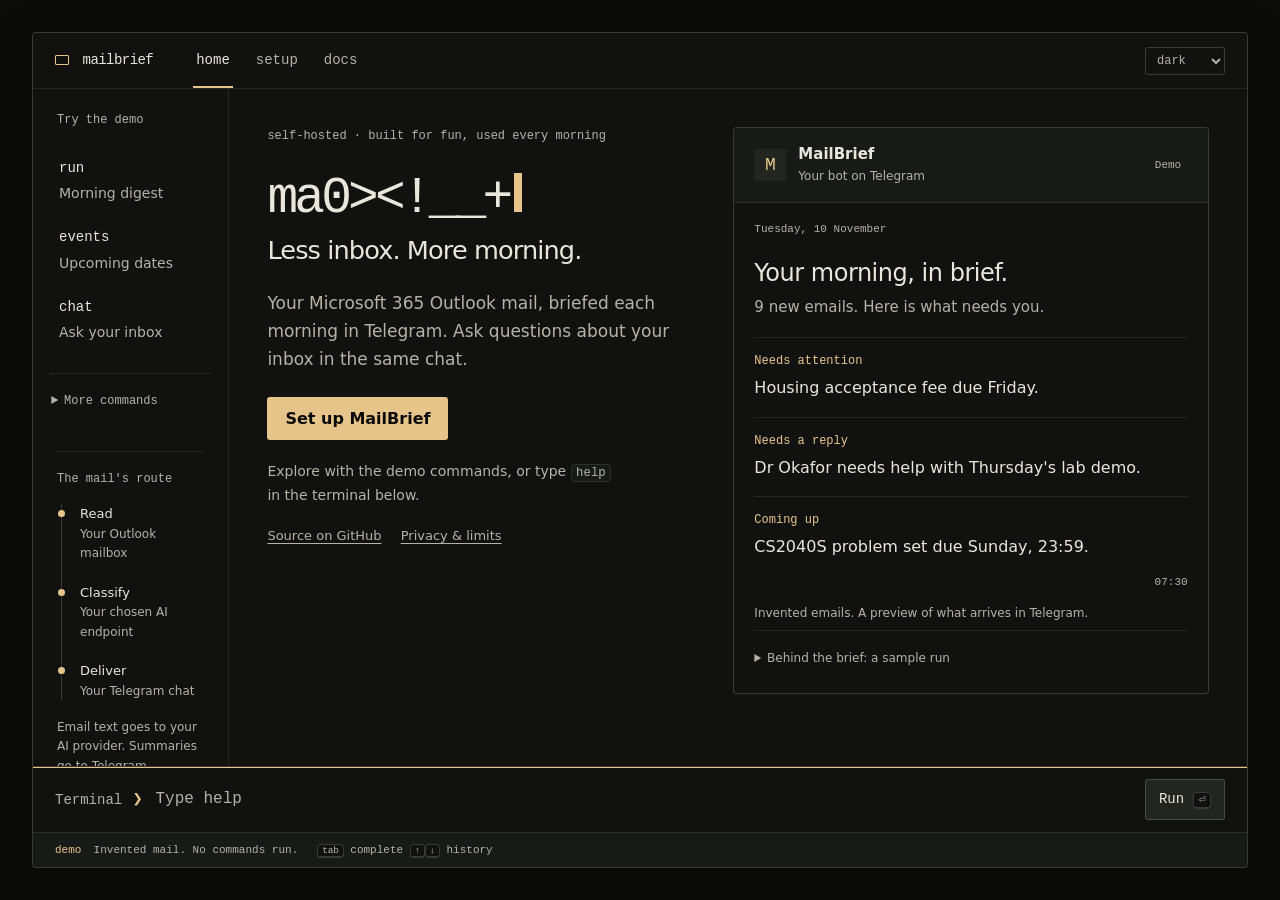
==== commit 50e43480: "Website: try a warm split-workspace design inspired by Git learning UI" ====
--- a/website/index.html
+++ b/website/index.html
@@ -50,6 +50,15 @@
       <button type="button" data-command="clear"><span>clear</span><span class="hint">Clear the output</span></button>
     </details>
     </div></details>
+    <section class="mail-route" aria-labelledby="route-title">
+      <h2 id="route-title">The mail's route</h2>
+      <ol>
+        <li><b>Read</b><span>Your Outlook mailbox</span></li>
+        <li><b>Classify</b><span>Your chosen AI endpoint</span></li>
+        <li><b>Deliver</b><span>Your Telegram chat</span></li>
+      </ol>
+      <p>Email text goes to your AI provider. Summaries go to Telegram.</p>
+    </section>
   </aside>
 
   <section class="pane" id="playground" aria-labelledby="hero-title">
--- a/website/style.css
+++ b/website/style.css
@@ -1,20 +1,20 @@
-/* MailBrief site: every page is one terminal window.
+/* MailBrief workspace experiment: warm monochrome, amber accents, quiet panes.
    System fonts only, no external assets. Dark is the default; [data-theme="light"] swaps the tokens. */
 
 :root {
-  --bg: #101116;
-  --deep: #0a0b0f;
-  --panel: #191b24;
-  --raise: #232633;
-  --text: #efedf4;
-  --muted: #a5a8ba;
-  --dim: #7d8198;
-  --pink: #ff78ab;
-  --cyan: #7ddde8;
-  --violet: #b8a4ff;
+  --bg: #111210;
+  --deep: #0b0b0a;
+  --panel: #181a17;
+  --raise: #232620;
+  --text: #ebe6db;
+  --muted: #b5b3a8;
+  --dim: #a19f94;
+  --pink: #e7c58a;
+  --cyan: #a9c6ce;
+  --violet: #d3c5a4;
   --line: rgba(255, 255, 255, .09);
   --line-2: rgba(255, 255, 255, .17);
-  --glyph: #b8a4ff;
+  --glyph: #d3c5a4;
   --glow: rgba(184, 164, 255, .13);
   --shadow: 0 30px 80px rgba(0, 0, 0, .55);
   --mono: "Cascadia Code", "JetBrains Mono", ui-monospace, "SF Mono", Consolas, "Liberation Mono", monospace;
@@ -24,19 +24,19 @@
 }
 
 [data-theme="light"] {
-  --bg: #fbfafd;
-  --deep: #eeecf3;
-  --panel: #f4f2f8;
-  --raise: #e6e3ee;
-  --text: #1b1c24;
-  --muted: #55586a;
-  --dim: #6d7084;
-  --pink: #c2256a;
-  --cyan: #0b7482;
-  --violet: #6a4fd6;
+  --bg: #f6f4ee;
+  --deep: #e9e7df;
+  --panel: #efeee7;
+  --raise: #e3e2d9;
+  --text: #242620;
+  --muted: #565b50;
+  --dim: #62675c;
+  --pink: #795517;
+  --cyan: #345f6c;
+  --violet: #795517;
   --line: rgba(20, 20, 40, .11);
   --line-2: rgba(20, 20, 40, .2);
-  --glyph: #6a4fd6;
+  --glyph: #795517;
   --glow: rgba(106, 79, 214, .1);
   --shadow: 0 30px 80px rgba(40, 30, 80, .18);
   color-scheme: light;
@@ -51,10 +51,7 @@
   min-height: 100dvh;
   font: 14px/1.6 var(--mono);
   color: var(--text);
-  background:
-    radial-gradient(70% 45% at 50% 0%, var(--glow), transparent 70%),
-    radial-gradient(circle at 1px 1px, var(--line) 1px, transparent 0) 0 0 / 22px 22px,
-    var(--deep);
+  background: var(--deep);
   background-attachment: fixed;
 }
 
@@ -349,8 +346,8 @@
 
 /* Landing page: navigation in the title bar, demo controls in the rail,
    a Telegram message to read, and a separate terminal to interact with. */
-.home { --muted: #b6b9ca; --dim: #b6b9ca; }
-.home[data-theme="light"], [data-theme="light"] .home { --muted: #55586a; --dim: #55586a; }
+.home { --muted: #b5b3a8; --dim: #b5b3a8; }
+.home[data-theme="light"], [data-theme="light"] .home { --muted: #565b50; --dim: #565b50; }
 .home .session { grid-template-columns: 196px minmax(0, 1fr); }
 .home .rail { padding: 1rem .65rem; }
 .home .rail-group { font-size: 14px; letter-spacing: 0; text-transform: none; margin: .2rem .6rem .8rem; }
@@ -433,3 +430,82 @@
   .prompt-label { display: none; }
   .home .statusbar { font-size: 13px; }
 }
+
+/* Workspace study: keep the demo controls, route and output legible together. */
+.backdrop { display: none; }
+.window { max-width: 1400px; }
+.titlebar { background: var(--bg); height: 56px; padding-inline: 22px; align-items: center; }
+:root { --bar: 56px; }
+.brand { font-weight: 500; letter-spacing: -.04em; }
+.brand::before { width: 14px; height: 10px; margin: 0 4px 0 0; border: 1px solid var(--pink); border-radius: 1px; background: none; box-shadow: none; }
+.tabs { align-self: stretch; align-items: stretch; gap: 20px; margin-left: 32px; }
+.tabs a { display: grid; align-items: center; top: 0; padding: 0 3px; border: 0; border-radius: 0; }
+.tabs a[aria-current] { border: 0; box-shadow: inset 0 -2px var(--pink); background: none; }
+.theme-picker select { border-radius: 3px; padding: 5px 7px; }
+.home .rail { background: var(--bg); padding: 24px 16px; }
+.home .rail-group { color: var(--muted); font: 12px var(--mono); margin: 0 8px 18px; }
+.home .rail button { border-radius: 2px; padding: 11px 8px; border-left: 2px solid transparent; }
+.home .rail button:hover, .home .rail button:focus-visible { border-left-color: var(--pink); background: var(--panel); }
+.home .rail button > span:first-child { font-size: 14px; color: var(--text); }
+.home .rail .hint { font-size: 14px; }
+.secondary-commands { margin-top: 20px; border-color: var(--line); }
+.secondary-commands > summary { font-size: 12px; }
+.mail-route { margin: 32px 8px 0; padding-top: 20px; border-top: 1px solid var(--line); }
+.mail-route h2 { margin: 0 0 18px; font: 12px var(--mono); color: var(--muted); }
+.mail-route ol { list-style: none; margin: 0 0 0 4px; padding: 0; border-left: 1px solid var(--line-2); }
+.mail-route li { position: relative; padding: 0 0 20px 18px; font: 13px/1.5 var(--sans); }
+.mail-route li:last-child { padding-bottom: 0; }
+.mail-route li::before { content: ''; position: absolute; left: -4px; top: 6px; width: 7px; height: 7px; background: var(--pink); border-radius: 50%; }
+.mail-route b { display: block; font-weight: 500; }
+.mail-route span { color: var(--muted); font-size: 12px; }
+.mail-route p { margin: 18px 0 0; font: 12px/1.6 var(--sans); color: var(--muted); }
+.home .pane { padding: clamp(24px, 3vw, 44px); }
+.landing-grid { gap: 36px; align-items: start; }
+.home .boot { font: 12px/1.6 var(--mono); }
+.home .hero h1 { margin-top: 26px; font-size: clamp(2.4rem, 4vw, 4rem); font-weight: 500; letter-spacing: -.075em; }
+.wordmark { background: none; color: var(--text); }
+.cursor { width: .14em; height: .75em; background: var(--pink); animation: none; }
+.home .tagline { font: 500 clamp(1.5rem, 2vw, 1.9rem)/1.25 var(--sans); letter-spacing: -.035em; }
+.home .lede { margin-top: 22px !important; font-size: 17px; }
+.home .setup-link { border-radius: 3px; padding: 12px 18px; }
+.home .hero-hint { font-size: 14px; }
+.project-links { font-size: 13px; }
+.telegram-preview { border-radius: 4px; background: var(--bg); }
+.chat-header { padding: 16px 20px; background: var(--panel); }
+.chat-avatar { flex-basis: 32px; height: 32px; font: 500 18px var(--mono); border-radius: 3px; background: var(--raise); color: var(--pink); }
+.chat-header h2 { font-size: 15px; }
+.chat-header p { font-size: 12px; }
+.demo-label { border: 0; font: 11px var(--mono); }
+.chat-body { padding: 20px; }
+.chat-date { font: 11px var(--mono); text-align: left; margin-bottom: 22px; }
+.chat-message { background: none; padding: 0; margin: 0; border-radius: 0; }
+.chat-message::before { display: none; }
+.chat-message h3 { font-size: 24px; font-weight: 500; }
+.home .digest-item { border-top: 1px solid var(--line); padding-top: 16px; margin-bottom: 16px; }
+.digest-item h4 { font: 12px var(--mono); color: var(--pink); margin-bottom: 8px; }
+.message-time { font: 11px var(--mono); }
+.preview-caption { font-size: 12px; }
+.home .run-log { font-size: 12px; border-top: 1px solid var(--line); padding-top: 12px; }
+.home .cmdline { border-top: 1px solid var(--line-2); background: var(--bg); padding: 12px 22px; }
+.cmdline button { border-radius: 3px; }
+.home .statusbar { font: 11px/1.5 var(--mono); background: var(--panel); padding: 9px 22px; }
+.pill { background: none; color: var(--pink); padding: 0; font-weight: 400; }
+.docs-nav { background: var(--bg); }
+.docs-content h1 { font-weight: 500; }
+.docs-content h2::before, .docs-content h3::before { content: none; }
+.page-intro { border-bottom-style: solid; }
+pre, .docs-search input, .copy-button { border-radius: 3px; }
+@media (min-width: 900px) and (min-height: 620px) {
+  .home .window { width: min(1400px, 100vw - 64px); height: min(900px, 100dvh - 64px); border-radius: 4px; box-shadow: 0 20px 60px #0003; }
+}
+@media (max-width: 820px) {
+  .titlebar { padding-inline: 14px; }
+  .tabs { gap: 14px; margin-left: 16px; }
+  .home .rail { padding: 6px 14px; }
+  .mail-route { display: none; }
+  .home .rail button { border: 1px solid var(--line-2); }
+  .home .pane { padding: 24px 20px; }
+  .home .hero h1 { margin-top: 18px; }
+  .home .cmdline { padding-inline: 14px; }
+  .home .statusbar { padding-inline: 14px; }
+}
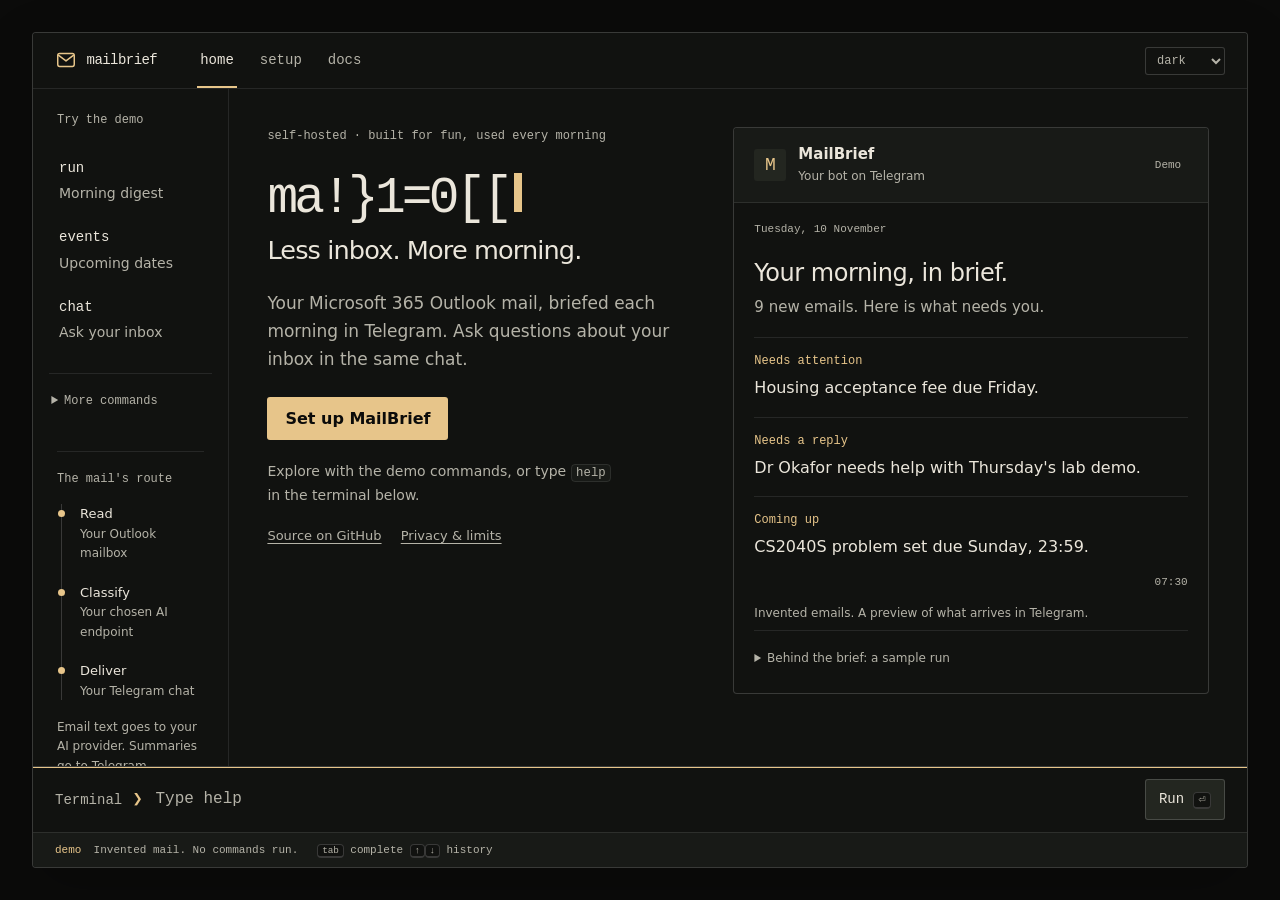
==== commit f28419e9: "Website: replace placeholder brand mark with an envelope" ====
--- a/website/index.html
+++ b/website/index.html
@@ -17,7 +17,7 @@
 
 <div class="window">
 <header class="titlebar">
-  <a class="brand" href="index.html"><span>mailbrief</span></a>
+  <a class="brand" href="index.html" aria-label="MailBrief home"><svg viewBox="0 0 24 24" aria-hidden="true" fill="none" stroke="currentColor" stroke-width="1.6" stroke-linecap="round" stroke-linejoin="round"><rect x="3" y="5" width="18" height="14" rx="2"/><path d="m4 7 8 6 8-6"/></svg><span>mailbrief</span></a>
   <nav class="tabs" aria-label="Main">
     <a href="index.html" aria-current="page">home</a>
     <a href="setup.html">setup</a>
--- a/website/style.css
+++ b/website/style.css
@@ -112,10 +112,6 @@
 .brand {
   align-self: center; display: flex; align-items: center; gap: .6rem;
   font-weight: 700; color: var(--text); text-decoration: none; letter-spacing: -.01em;
-}
-.brand::before {
-  content: ""; width: 9px; height: 9px; margin: 0 4px 4px 0; border-radius: 2px;
-  background: var(--cyan); box-shadow: 4px 4px 0 var(--pink);
 }
 .tabs { display: flex; align-items: flex-end; gap: 2px; flex: 1; min-width: 0; margin-left: .6rem; overflow-x: auto; scrollbar-width: none; }
 .tabs a {
@@ -437,7 +433,6 @@
 .titlebar { background: var(--bg); height: 56px; padding-inline: 22px; align-items: center; }
 :root { --bar: 56px; }
 .brand { font-weight: 500; letter-spacing: -.04em; }
-.brand::before { width: 14px; height: 10px; margin: 0 4px 0 0; border: 1px solid var(--pink); border-radius: 1px; background: none; box-shadow: none; }
 .tabs { align-self: stretch; align-items: stretch; gap: 20px; margin-left: 32px; }
 .tabs a { display: grid; align-items: center; top: 0; padding: 0 3px; border: 0; border-radius: 0; }
 .tabs a[aria-current] { border: 0; box-shadow: inset 0 -2px var(--pink); background: none; }
@@ -509,3 +504,5 @@
   .home .cmdline { padding-inline: 14px; }
   .home .statusbar { padding-inline: 14px; }
 }
+
+.brand svg { width: 22px; height: 22px; flex: none; color: var(--pink); }
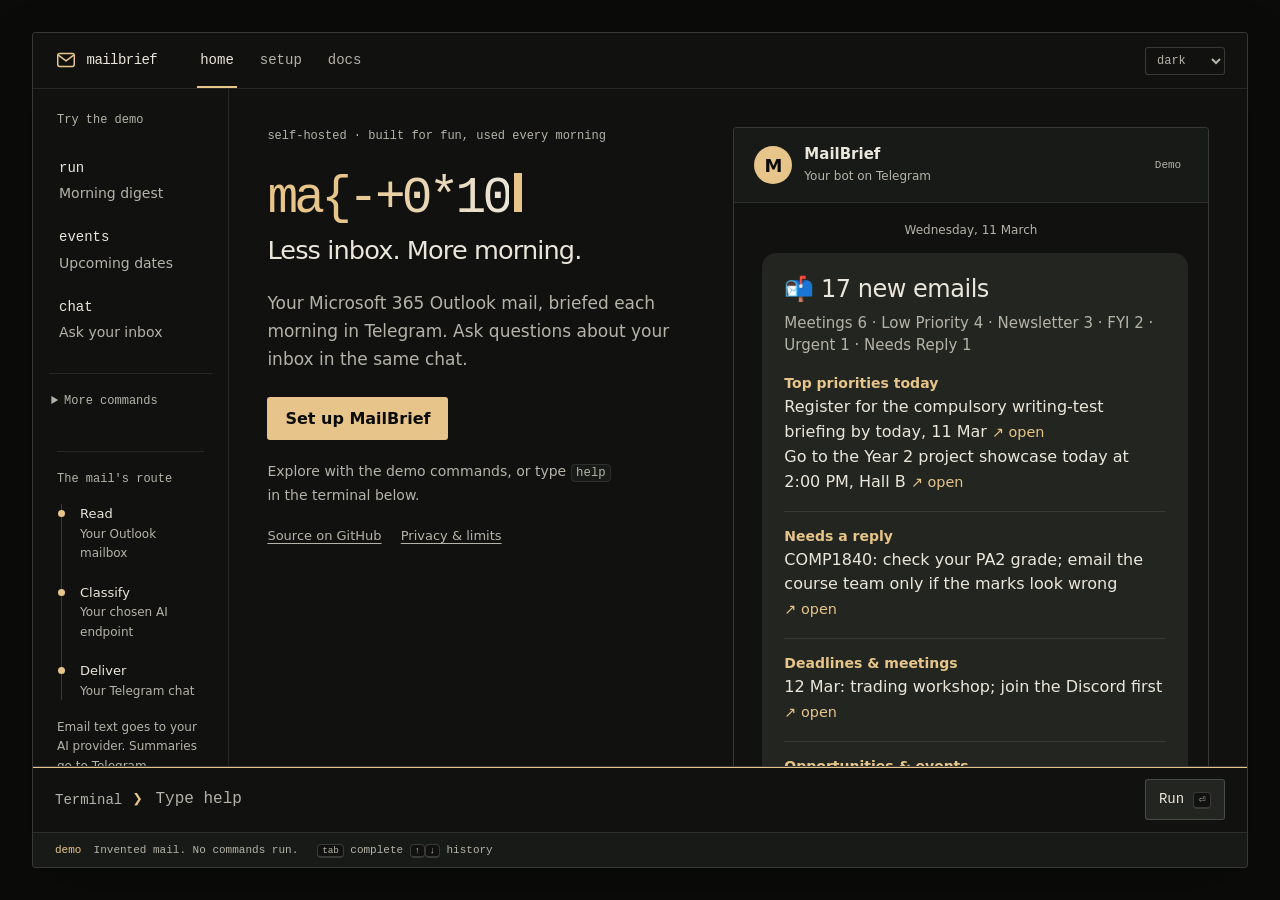
==== commit 84c0a4d9: "README and website: show a real digest's layout with invented content The preview images are rendere" ====
--- a/website/index.html
+++ b/website/index.html
@@ -80,16 +80,17 @@
           <span class="demo-label">Demo</span>
         </header>
         <div class="chat-body">
-          <p class="chat-date">Tuesday, 10 November</p>
+          <p class="chat-date">Wednesday, 11 March</p>
           <article class="chat-message" aria-label="Sample morning digest">
-            <h3>Your morning, in brief.</h3>
-            <p class="digest-meta">9 new emails. Here is what needs you.</p>
-            <div class="digest-item"><h4>Needs attention</h4><p>Housing acceptance fee due Friday.</p></div>
-            <div class="digest-item"><h4>Needs a reply</h4><p>Dr Okafor needs help with Thursday's lab demo.</p></div>
-            <div class="digest-item"><h4>Coming up</h4><p>CS2040S problem set due Sunday, 23:59.</p></div>
+            <h3>📬 17 new emails</h3>
+            <p class="digest-meta">Meetings 6 · Low Priority 4 · Newsletter 3 · FYI 2 · Urgent 1 · Needs Reply 1</p>
+            <div class="digest-item"><h4>Top priorities today</h4><p>Register for the compulsory writing-test briefing by today, 11 Mar <span class="open">↗&nbsp;open</span></p><p>Go to the Year 2 project showcase today at 2:00 PM, Hall B <span class="open">↗&nbsp;open</span></p></div>
+            <div class="digest-item"><h4>Needs a reply</h4><p>COMP1840: check your PA2 grade; email the course team only if the marks look wrong <span class="open">↗&nbsp;open</span></p></div>
+            <div class="digest-item"><h4>Deadlines &amp; meetings</h4><p>12 Mar: trading workshop; join the Discord first <span class="open">↗&nbsp;open</span></p></div>
+            <div class="digest-item"><h4>Opportunities &amp; events</h4><p>⭐ Deep-tech job list: AI, robotics and biotech internships <span class="open">↗&nbsp;open</span></p></div>
             <p class="message-time">07:30</p>
           </article>
-          <p class="preview-caption">Invented emails. A preview of what arrives in Telegram.</p>
+          <p class="preview-caption">Shortened from a real digest; every name, course and date is invented. In Telegram each ↗ opens that email in Outlook.</p>
           <details class="run-log"><summary>Behind the brief: a sample run</summary>
             <div class="ln t-dim">[00:04] Signed in</div>
             <div class="ln t-dim">[00:52] Classifying 9 emails with the AI...</div>
--- a/website/style.css
+++ b/website/style.css
@@ -458,7 +458,7 @@
 .landing-grid { gap: 36px; align-items: start; }
 .home .boot { font: 12px/1.6 var(--mono); }
 .home .hero h1 { margin-top: 26px; font-size: clamp(2.4rem, 4vw, 4rem); font-weight: 500; letter-spacing: -.075em; }
-.wordmark { background: none; color: var(--text); }
+.wordmark { background: linear-gradient(95deg, var(--pink) 0%, var(--pink) 30%, var(--text) 100%); -webkit-background-clip: text; background-clip: text; color: transparent; }
 .cursor { width: .14em; height: .75em; background: var(--pink); animation: none; }
 .home .tagline { font: 500 clamp(1.5rem, 2vw, 1.9rem)/1.25 var(--sans); letter-spacing: -.035em; }
 .home .lede { margin-top: 22px !important; font-size: 17px; }
@@ -467,19 +467,21 @@
 .project-links { font-size: 13px; }
 .telegram-preview { border-radius: 4px; background: var(--bg); }
 .chat-header { padding: 16px 20px; background: var(--panel); }
-.chat-avatar { flex-basis: 32px; height: 32px; font: 500 18px var(--mono); border-radius: 3px; background: var(--raise); color: var(--pink); }
+.chat-avatar { flex-basis: 38px; height: 38px; font: 700 18px var(--sans); border-radius: 50%; background: var(--pink); color: var(--deep); }
 .chat-header h2 { font-size: 15px; }
 .chat-header p { font-size: 12px; }
 .demo-label { border: 0; font: 11px var(--mono); }
 .chat-body { padding: 20px; }
-.chat-date { font: 11px var(--mono); text-align: left; margin-bottom: 22px; }
-.chat-message { background: none; padding: 0; margin: 0; border-radius: 0; }
-.chat-message::before { display: none; }
+.chat-date { font: 12px var(--sans); text-align: center; margin-bottom: 16px; }
+/* a real chat bubble: the preview must read as a message you receive */
+.chat-message { background: var(--raise); padding: 20px 22px 10px; margin: 0 0 0 8px; border-radius: 14px 14px 14px 4px; }
+.chat-message::before { display: block; border-bottom-color: var(--raise); }
+.chat-message .digest-item:first-of-type { border-top: 0; padding-top: 0; }
 .chat-message h3 { font-size: 24px; font-weight: 500; }
 .home .digest-item { border-top: 1px solid var(--line); padding-top: 16px; margin-bottom: 16px; }
-.digest-item h4 { font: 12px var(--mono); color: var(--pink); margin-bottom: 8px; }
-.message-time { font: 11px var(--mono); }
-.preview-caption { font-size: 12px; }
+.digest-item h4 { font: 600 14px var(--sans); color: var(--pink); margin-bottom: 4px; }
+.message-time { font: 12px var(--sans); }
+.preview-caption { font-size: 13px; }
 .home .run-log { font-size: 12px; border-top: 1px solid var(--line); padding-top: 12px; }
 .home .cmdline { border-top: 1px solid var(--line-2); background: var(--bg); padding: 12px 22px; }
 .cmdline button { border-radius: 3px; }
@@ -506,3 +508,5 @@
 }
 
 .brand svg { width: 22px; height: 22px; flex: none; color: var(--pink); }
+.digest-item .open { color: var(--pink); white-space: nowrap; font-size: .9em; }
+.digest-item p + p { margin-top: 6px; }
